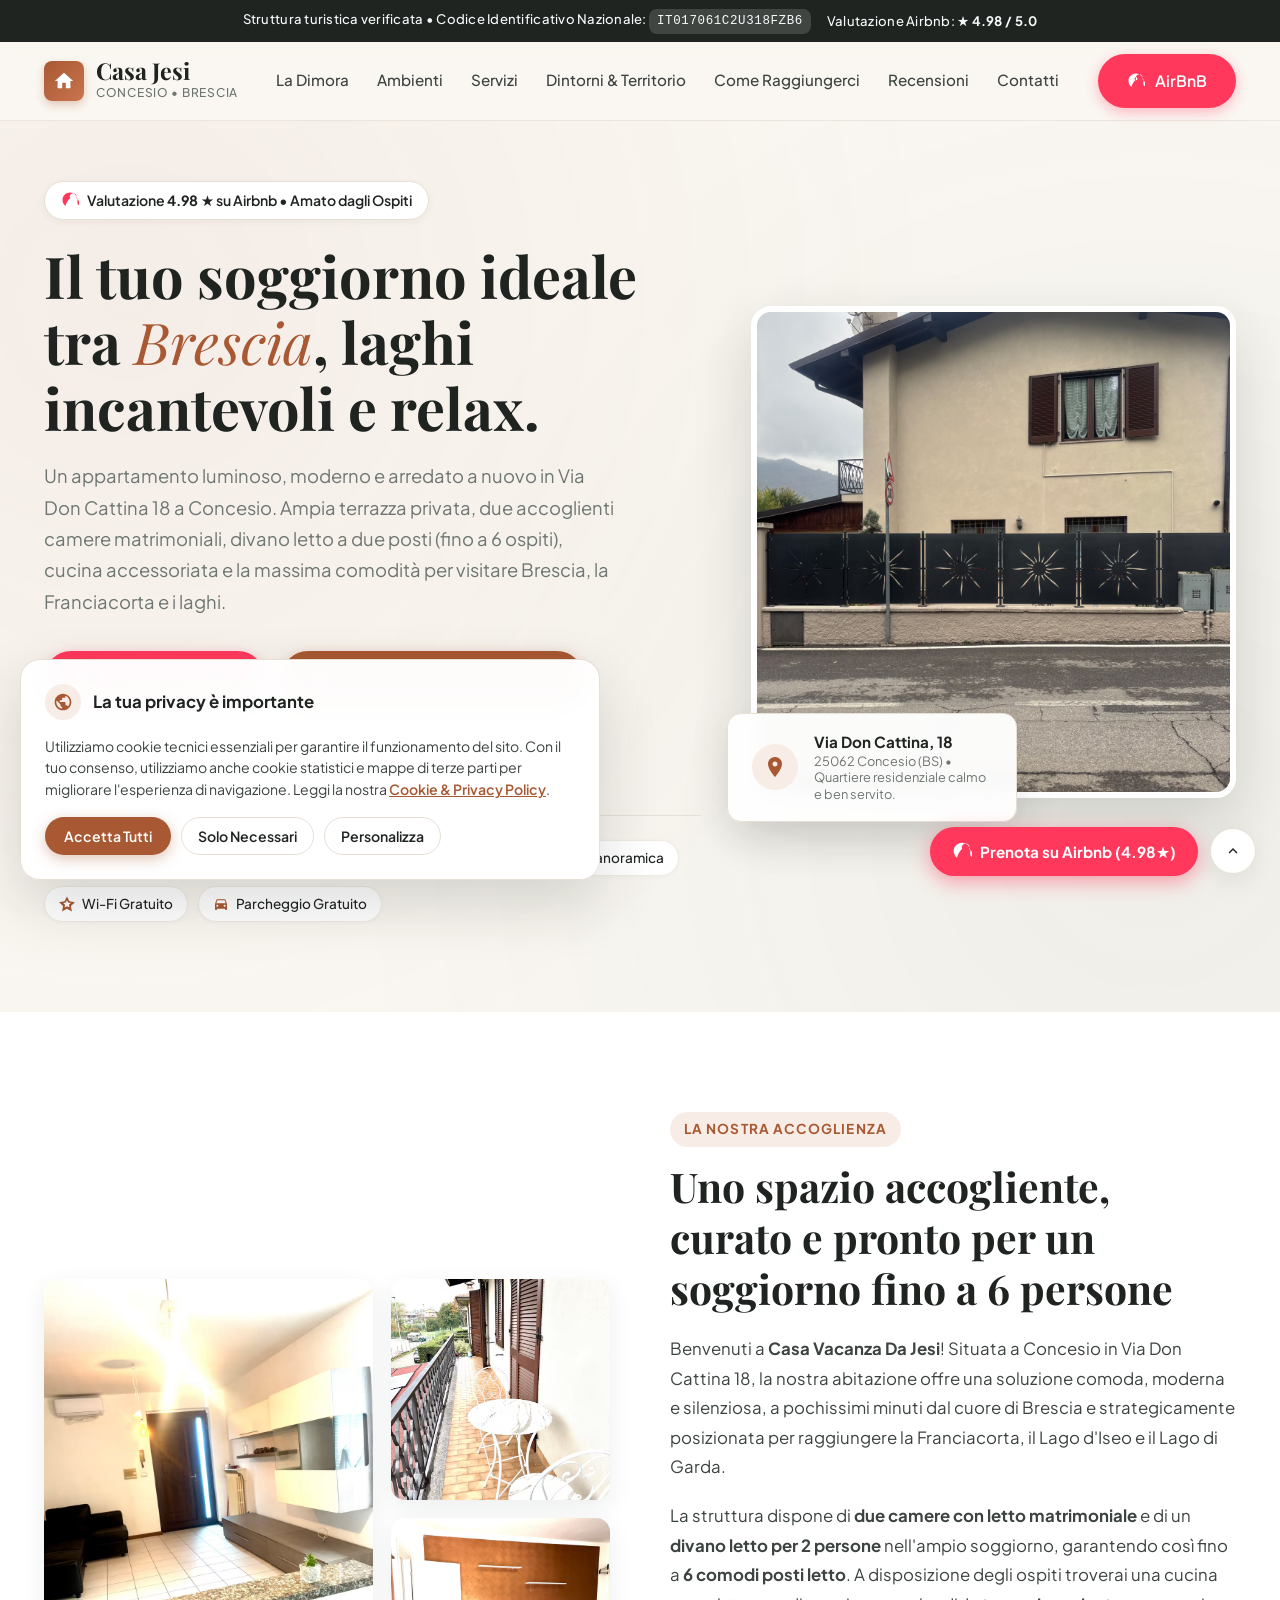
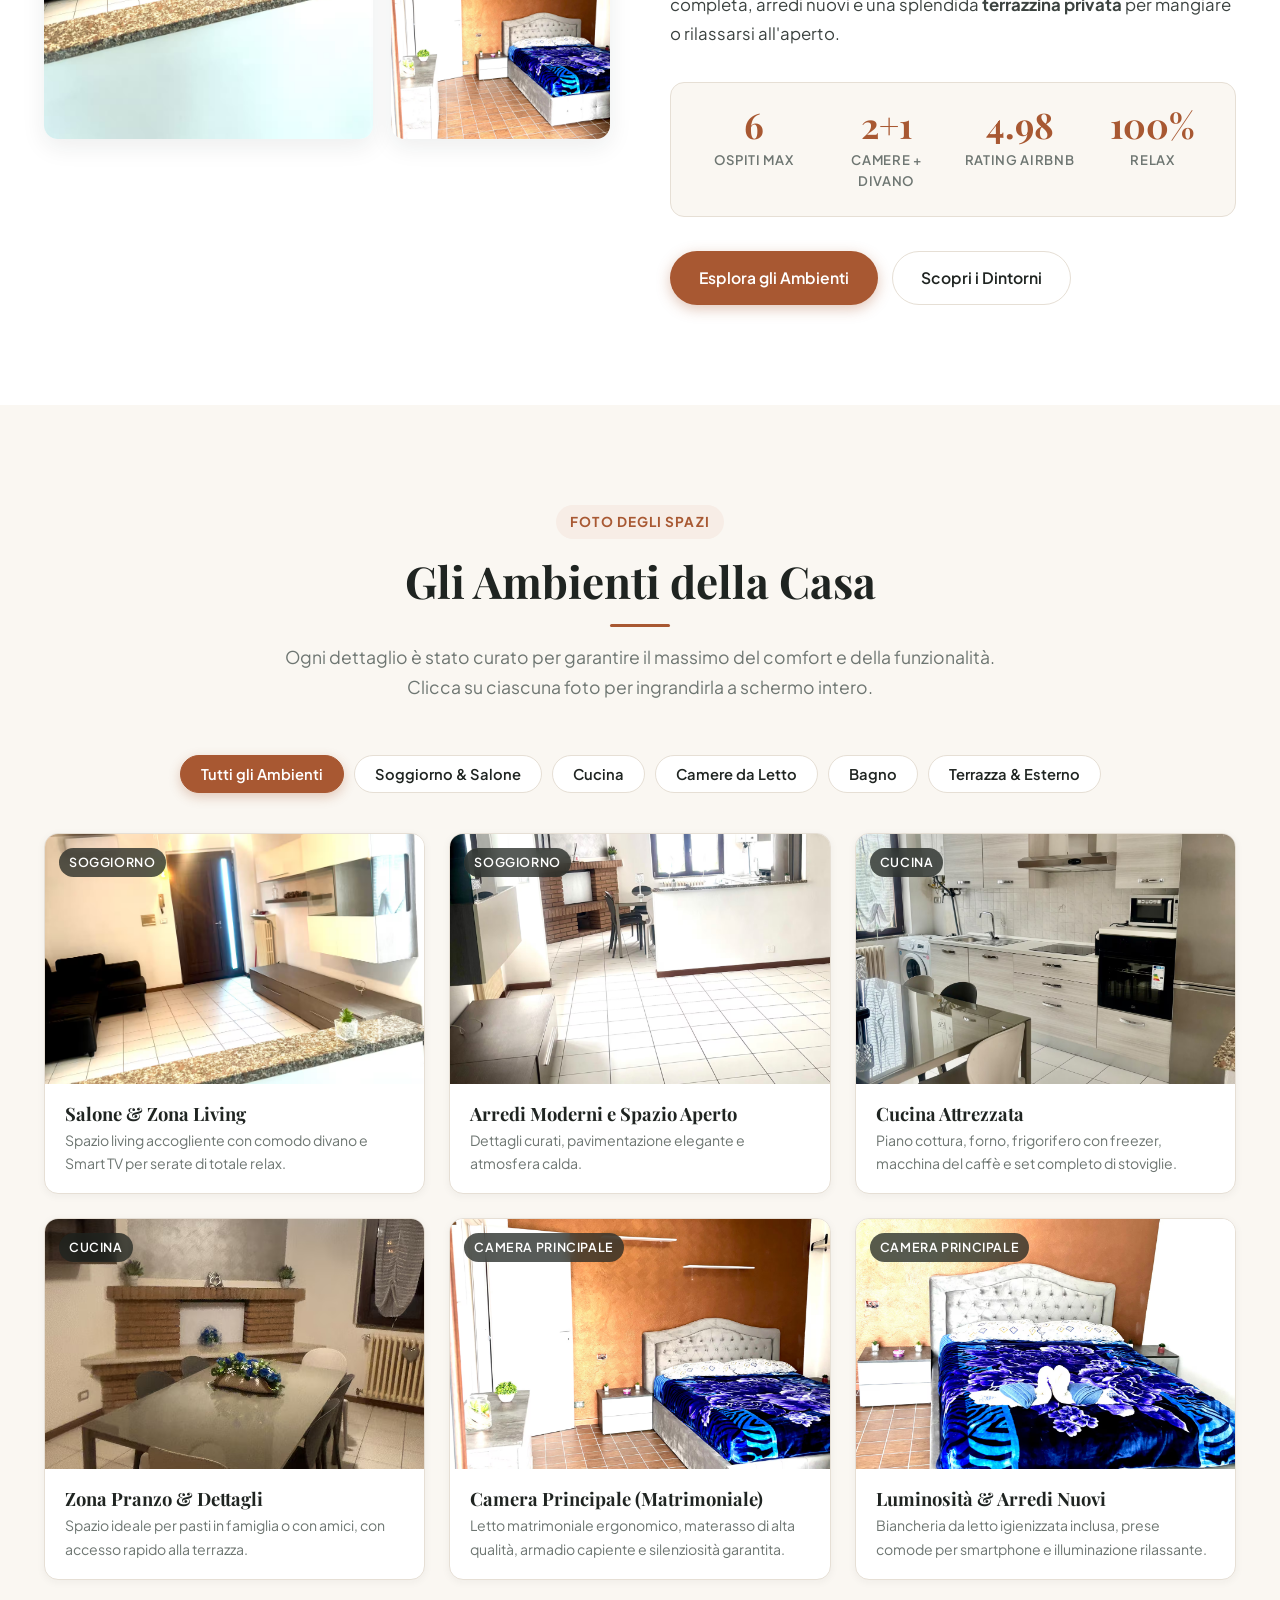
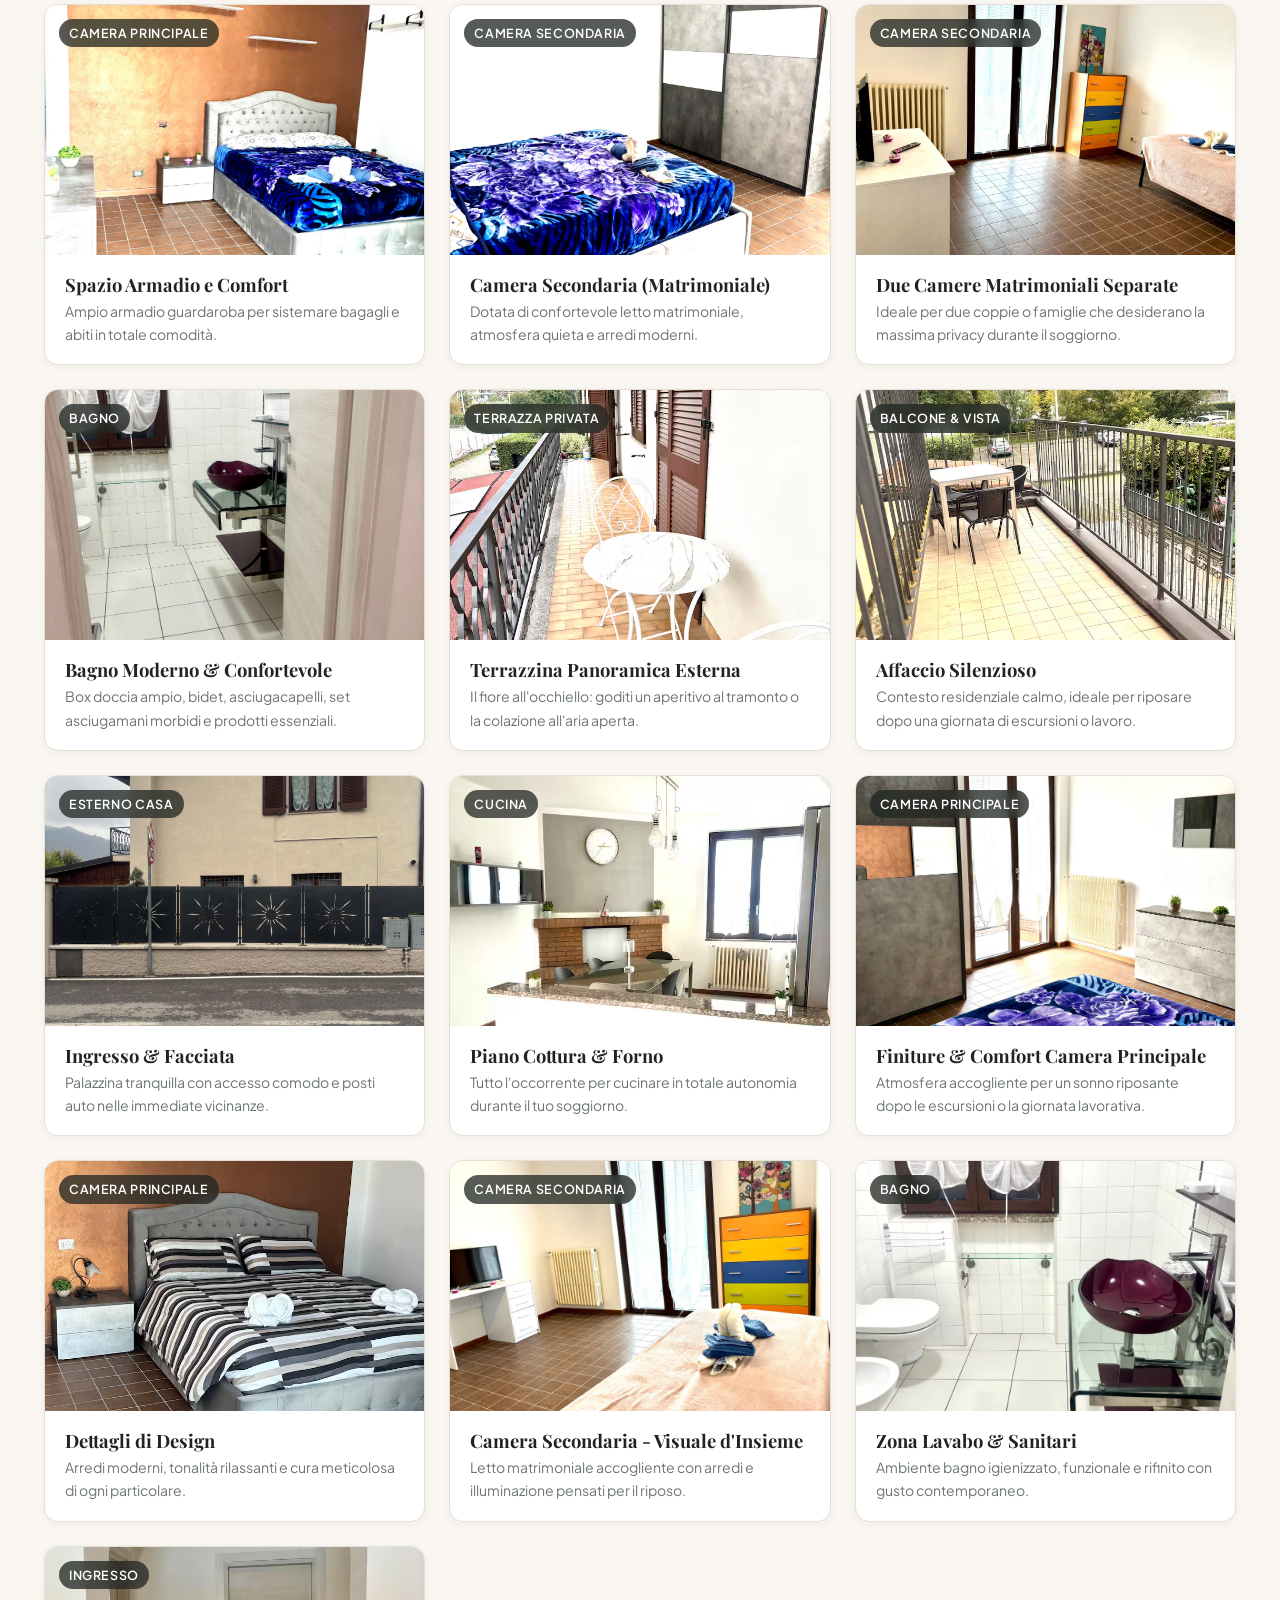
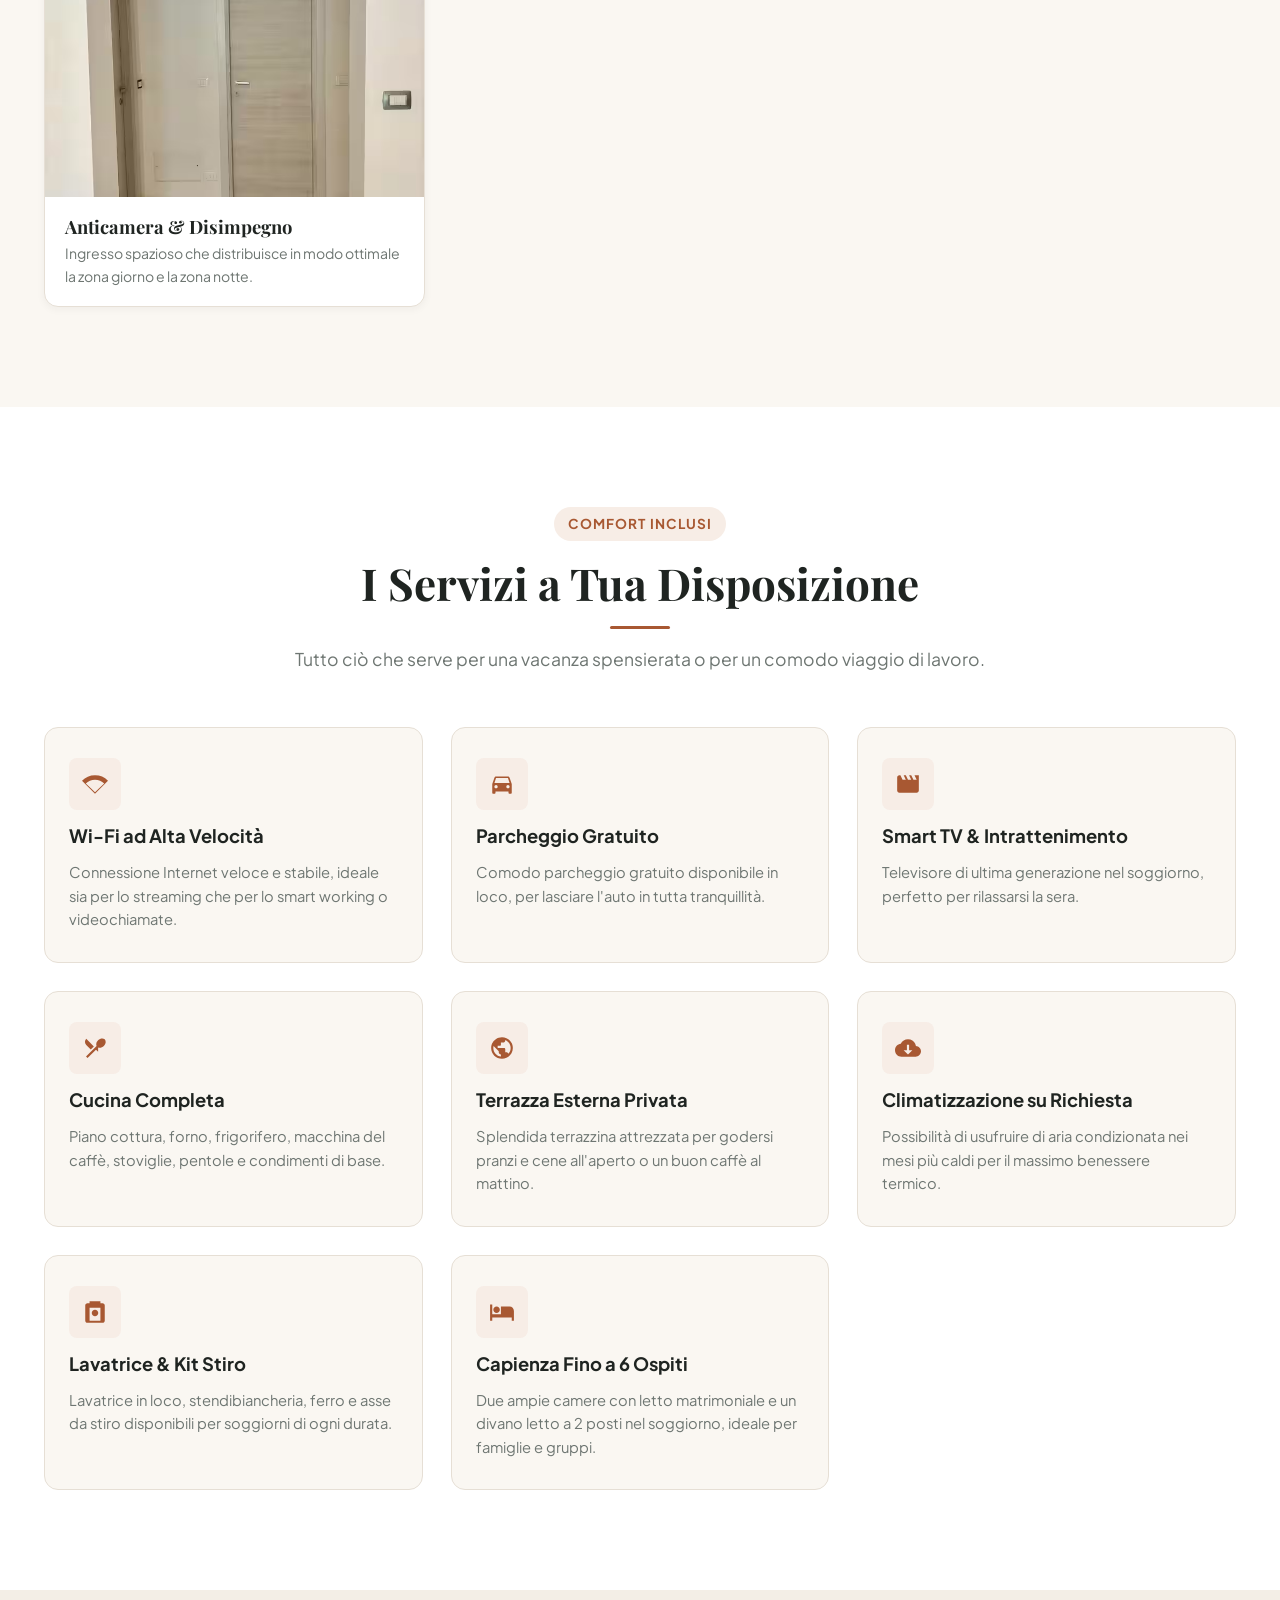
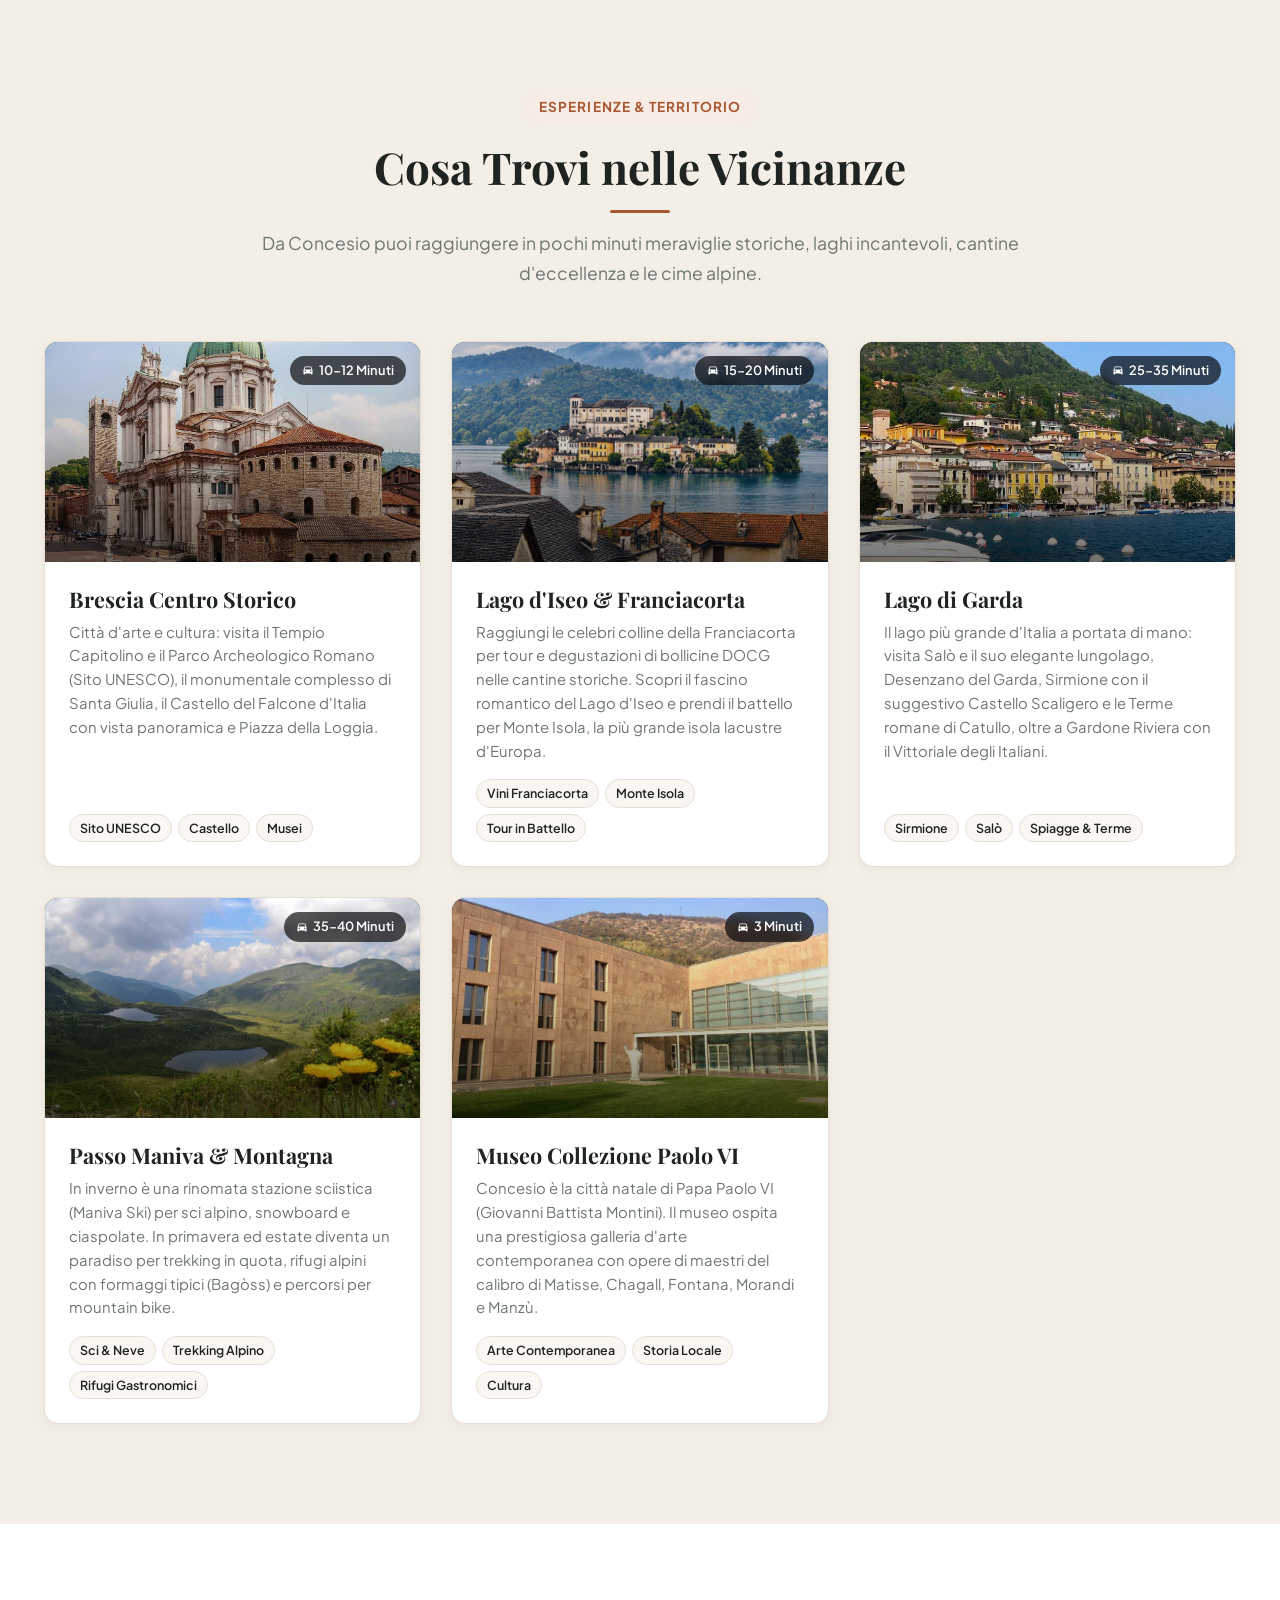
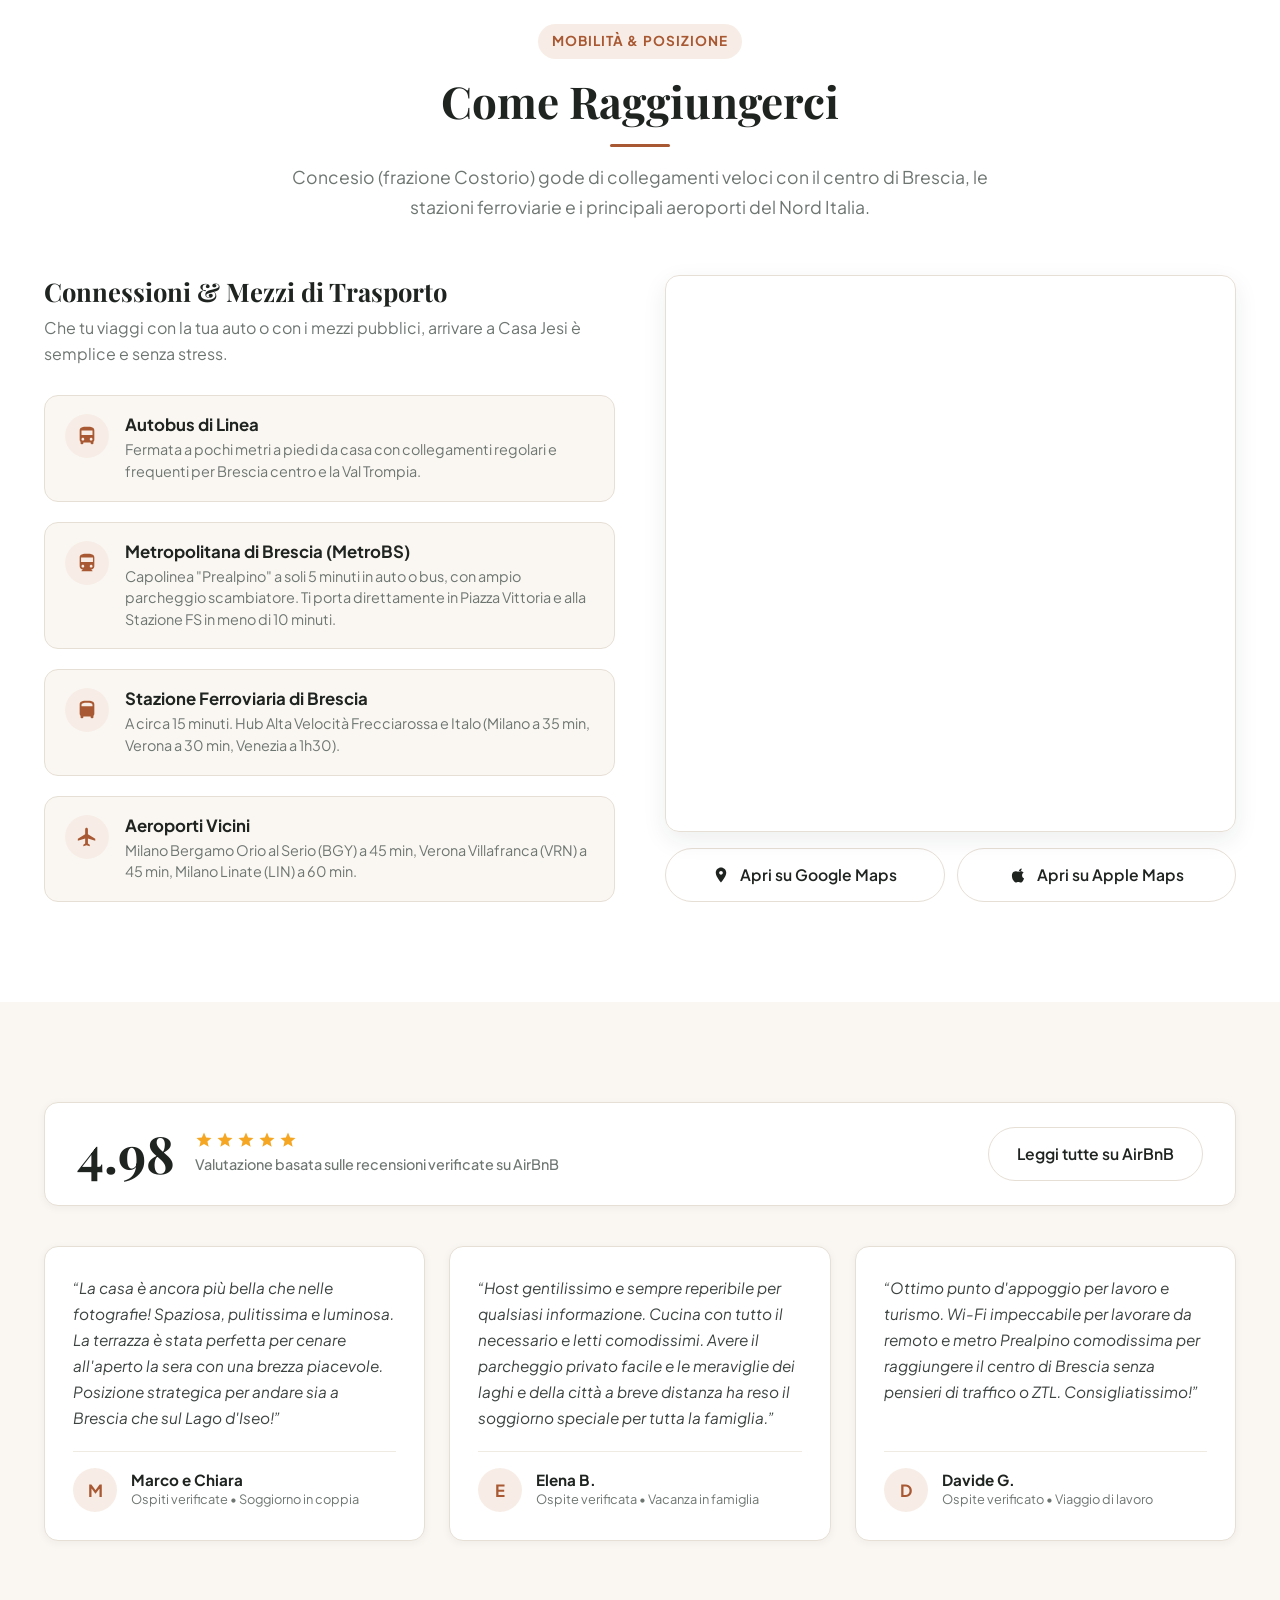
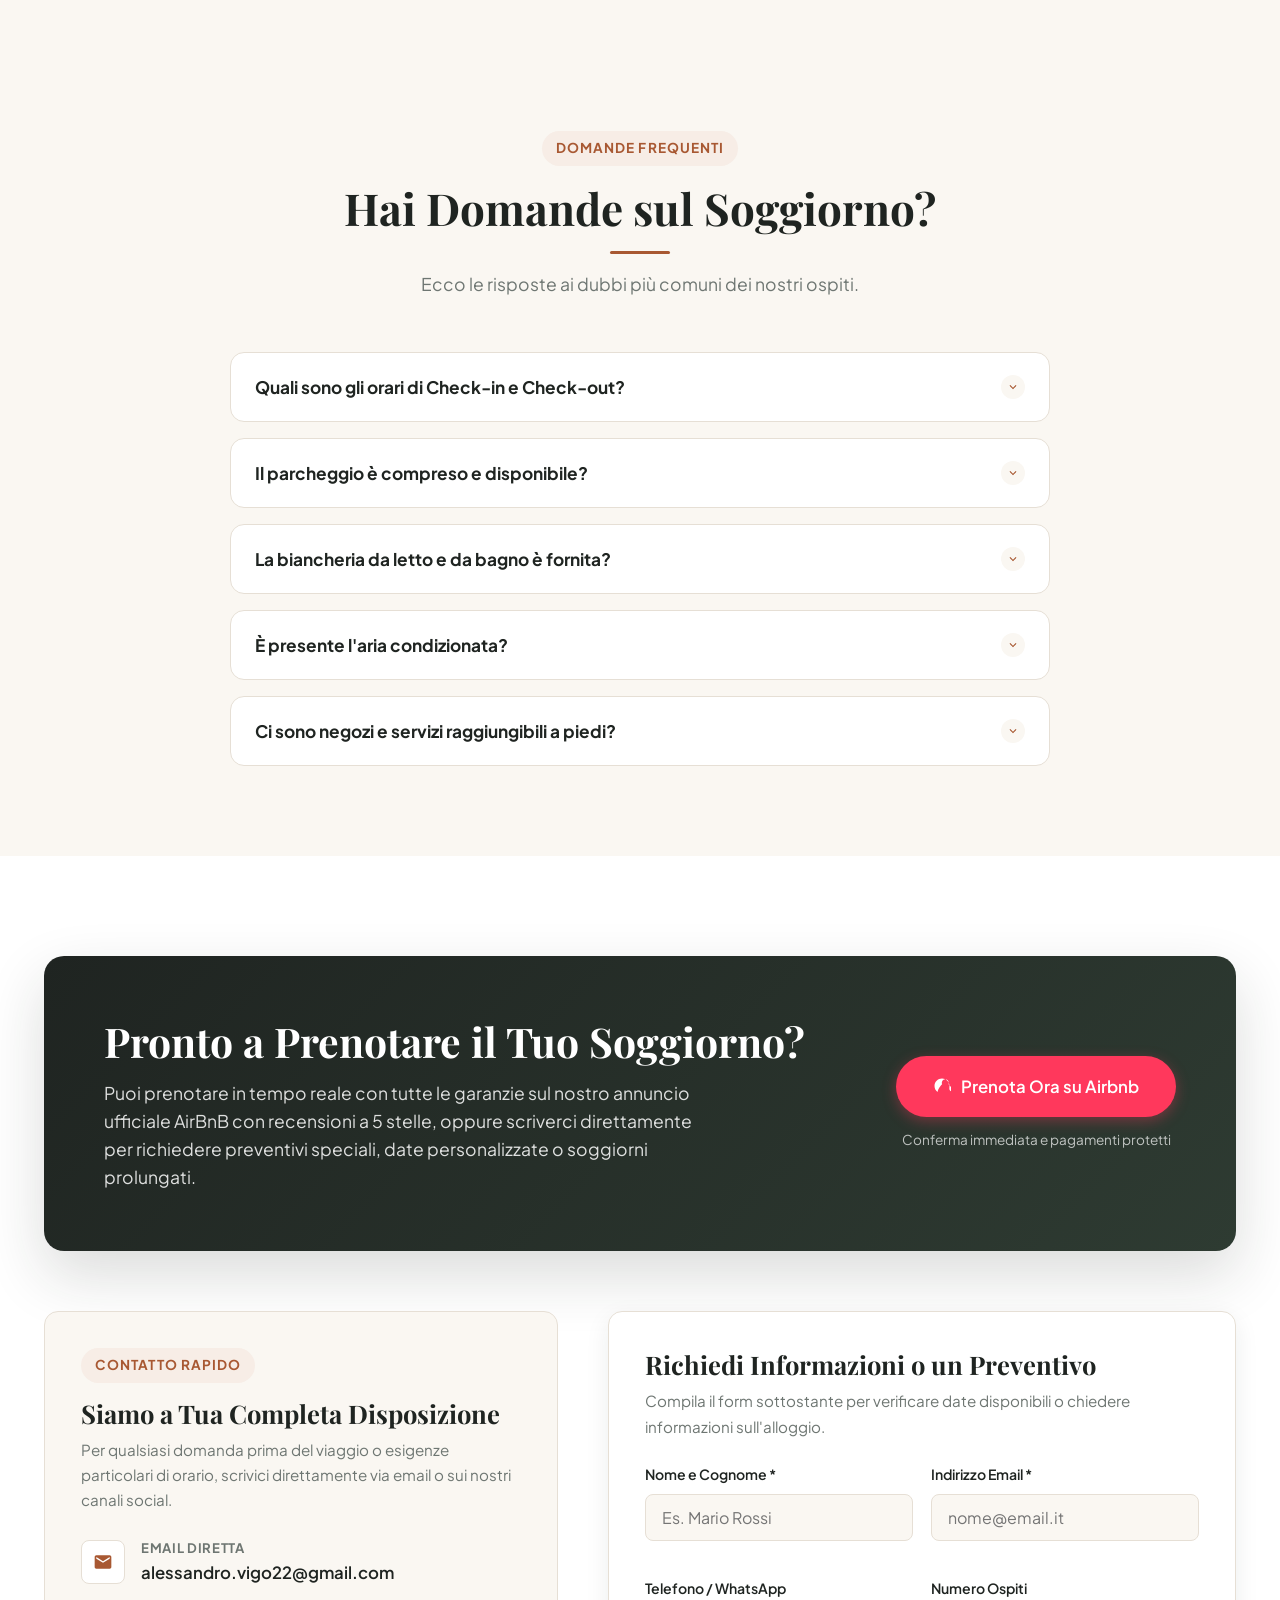
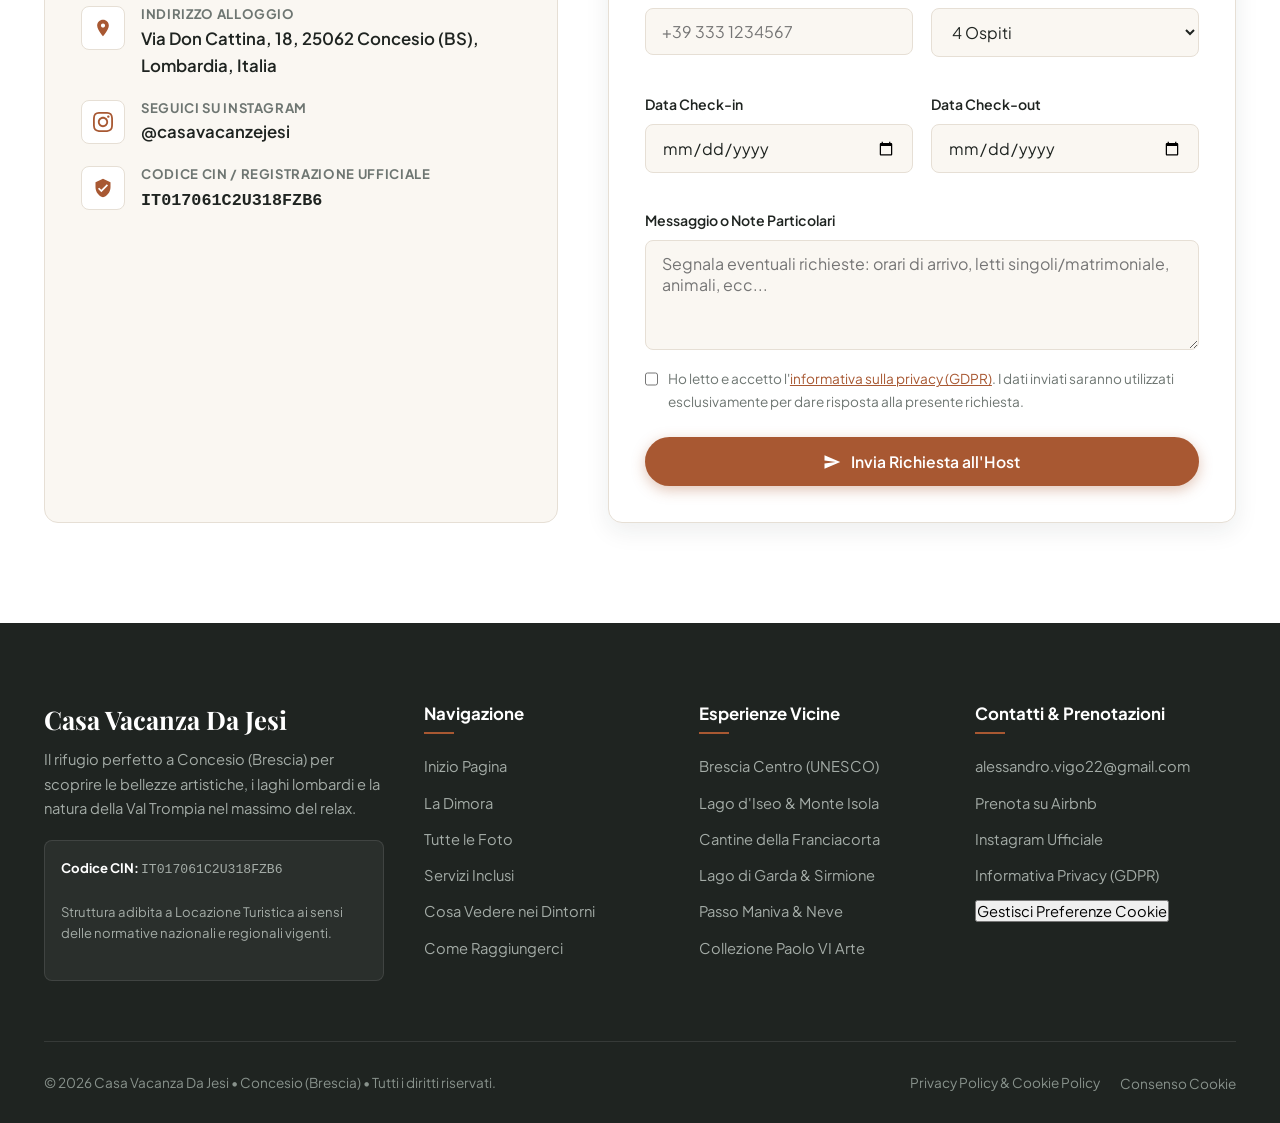
==== BB_Client_Concesio_1/index.html @ 8df3681d "Prima versione del Sito" ====
<!DOCTYPE html>
<html lang="it">
<head>
  <meta charset="UTF-8">
  <meta name="viewport" content="width=device-width, initial-scale=1.0, viewport-fit=cover">
  <meta http-equiv="X-UA-Compatible" content="ie=edge">

  <!-- SEO Primario & Meta Tags -->
  <title>Casa Vacanza Da Jesi | B&B e Alloggio a Concesio (Brescia) • Fino a 6 Ospiti • ★4.98 Airbnb</title>
  <meta name="description" content="Soggiorna a Casa Vacanza Da Jesi in Via Don Cattina, 18 a Concesio (Brescia). Fino a 6 ospiti, 2 camere matrimoniali, divano letto, terrazza, Wi-Fi e parcheggio gratuito.">
  <meta name="keywords" content="casa vacanze concesio, b&b concesio, alloggio brescia, appartamento don cattina concesio, b&b vicino lago d iseo, b&b lago di garda, franciacorta alloggi, passo maniva brescia">
  <meta name="author" content="Casa Vacanza Da Jesi">
  <meta name="theme-color" content="#1f2421">

  <!-- Open Graph / Facebook / WhatsApp -->
  <meta property="og:type" content="website">
  <meta property="og:url" content="https://casavacanzejesi.it/">
  <meta property="og:title" content="Casa Vacanza Da Jesi | Alloggio Confortevole a Concesio (Brescia)">
  <meta property="og:description" content="Elegante appartamento in Via Don Cattina 18 con terrazza privata, 2 camere matrimoniali, divano letto (fino a 6 ospiti), cucina attrezzata, parcheggio gratuito e Wi-Fi veloce. Valutazione 4.98 su Airbnb!">
  <meta property="og:image" content="assets/img_home/Casa_Esterna_1.jpeg">

  <!-- Twitter Card -->
  <meta name="twitter:card" content="summary_large_image">
  <meta name="twitter:title" content="Casa Vacanza Da Jesi - Concesio (Brescia)">
  <meta name="twitter:description" content="Alloggio per vacanze elegante e luminoso alle porte di Brescia. Fino a 6 ospiti.">
  <meta name="twitter:image" content="assets/img_home/Casa_Esterna_1.jpeg">

  <!-- Google Fonts ad alte prestazioni -->
  <link rel="preconnect" href="https://fonts.googleapis.com">
  <link rel="preconnect" href="https://fonts.gstatic.com" crossorigin>
  <link href="https://fonts.googleapis.com/css2?family=Playfair+Display:ital,wght@0,500;0,600;0,700;1,400&family=Plus+Jakarta+Sans:wght@400;500;600;700&display=swap" rel="stylesheet">

  <!-- Fogli di Stile Principale -->
  <link rel="stylesheet" href="css/style.css">

  <!-- Dati Strutturati JSON-LD per Motori di Ricerca (Schema.org LodgingBusiness) -->
  <script type="application/ld+json">
  {
    "@context": "https://schema.org",
    "@type": "LodgingBusiness",
    "name": "Casa Vacanza Da Jesi",
    "image": "assets/img_home/Casa_Esterna_1.jpeg",
    "description": "Appartamento vacanze e alloggio confortevole a Concesio, Brescia. Fino a 6 persone, terrazza, 2 camere matrimoniali, divano letto, climatizzazione e parcheggio.",
    "address": {
      "@type": "PostalAddress",
      "streetAddress": "Via Don Cattina, 18",
      "addressLocality": "Concesio",
      "addressRegion": "BS",
      "postalCode": "25062",
      "addressCountry": "IT"
    },
    "geo": {
      "@type": "GeoCoordinates",
      "latitude": 45.6022,
      "longitude": 10.2185
    },
    "aggregateRating": {
      "@type": "AggregateRating",
      "ratingValue": "4.98",
      "reviewCount": "50"
    },
    "identifier": "IT017061C2U318FZB6",
    "email": "alessandro.vigo22@gmail.com",
    "priceRange": "€€"
  }
  </script>
</head>
<body>

  <!-- Top Announcement Bar (CIN obbligatorio per Legge Italiana) -->
  <div class="top-announcement">
    <span>Struttura turistica verificata • Codice Identificativo Nazionale: <span class="cin-badge">IT017061C2U318FZB6</span></span>
    <span>Valutazione Airbnb: <strong>★ 4.98 / 5.0</strong></span>
  </div>

  <!-- Intestazione & Barra di Navigazione Principale -->
  <header class="site-header" role="banner">
    <div class="container">
      <nav class="nav-wrapper" role="navigation" aria-label="Navigazione Principale">
        
        <!-- Logo e Denominazione Struttura -->
        <a href="#hero" class="brand-logo" aria-label="Casa Vacanza Da Jesi - Torna all'inizio">
          <div class="brand-logo-icon">
            <svg viewBox="0 0 24 24"><path d="M10 20v-6h4v6h5v-8h3L12 3 2 12h3v8z"/></svg>
          </div>
          <div class="brand-title-wrap">
            <span class="brand-name">Casa Jesi</span>
            <span class="brand-tagline">Concesio • Brescia</span>
          </div>
        </a>

        <!-- Voci di Menu -->
        <ul class="nav-links">
          <li><a href="#la-casa" class="nav-link">La Dimora</a></li>
          <li><a href="#ambienti" class="nav-link">Ambienti</a></li>
          <li><a href="#servizi" class="nav-link">Servizi</a></li>
          <li><a href="#dintorni" class="nav-link">Dintorni & Territorio</a></li>
          <li><a href="#come-arrivare" class="nav-link">Come Raggiungerci</a></li>
          <li><a href="#recensioni" class="nav-link">Recensioni</a></li>
          <li><a href="#prenota" class="nav-link">Contatti</a></li>
        </ul>

        <!-- Gruppo CTA & Menu Mobile -->
        <div class="header-cta-group">
          <a href="https://www.airbnb.it/rooms/1531911886260116109" target="_blank" rel="noopener" class="btn btn-airbnb" title="Prenota direttamente su Airbnb">
            <svg viewBox="0 0 24 24" class="icon-airbnb"><path d="M12 2C6.48 2 2 6.48 2 12c0 3.31 1.61 6.24 4.09 8.04.16-.9.44-1.99.96-3.26.8-1.95 2-4.04 3.73-5.91.43-.46.88-.9 1.34-1.32-.23-.6-.38-1.24-.38-1.92 0-2.58 2.09-4.67 4.67-4.67s4.67 2.09 4.67 4.67c0 .68-.15 1.32-.38 1.92.46.42.91.86 1.34 1.32 1.73 1.87 2.93 3.96 3.73 5.91.52 1.27.8 2.36.96 3.26C20.39 18.24 22 15.31 22 12c0-5.52-4.48-10-10-10zm0 9c-1.1 0-2-.9-2-2s.9-2 2-2 2 .9 2 2-.9 2-2 2z"/></svg>
            <span>AirBnB</span>
          </a>

          <button class="mobile-menu-btn" aria-label="Apri o chiudi menu di navigazione" aria-expanded="false">
            <span></span>
            <span></span>
            <span></span>
          </button>
        </div>

      </nav>
    </div>
  </header>

  <main id="main-content">

    <!-- ==========================================================================
         HERO SECTION
         ========================================================================== -->
    <section id="hero" class="hero-section">
      <div class="container">
        <div class="hero-grid">
          
          <!-- Testi & Presentazione Hero -->
          <div class="hero-content">
            <div class="airbnb-badge-hero">
              <svg viewBox="0 0 24 24" class="icon-airbnb"><path d="M12 2C6.48 2 2 6.48 2 12c0 3.31 1.61 6.24 4.09 8.04.16-.9.44-1.99.96-3.26.8-1.95 2-4.04 3.73-5.91.43-.46.88-.9 1.34-1.32-.23-.6-.38-1.24-.38-1.92 0-2.58 2.09-4.67 4.67-4.67s4.67 2.09 4.67 4.67c0 .68-.15 1.32-.38 1.92.46.42.91.86 1.34 1.32 1.73 1.87 2.93 3.96 3.73 5.91.52 1.27.8 2.36.96 3.26C20.39 18.24 22 15.31 22 12c0-5.52-4.48-10-10-10z"/></svg>
              <span>Valutazione <strong>4.98 ★</strong> su Airbnb • Amato dagli Ospiti</span>
            </div>

            <h1 class="hero-title">
              Il tuo soggiorno ideale tra <span class="highlight">Brescia</span>, laghi incantevoli e relax.
            </h1>

            <p class="hero-description">
              Un appartamento luminoso, moderno e arredato a nuovo in Via Don Cattina 18 a Concesio. Ampia terrazza privata, due accoglienti camere matrimoniali, divano letto a due posti (fino a 6 ospiti), cucina accessoriata e la massima comodità per visitare Brescia, la Franciacorta e i laghi.
            </p>

            <div class="hero-actions">
              <a href="https://www.airbnb.it/rooms/1531911886260116109" target="_blank" rel="noopener" class="btn btn-airbnb">
                <svg viewBox="0 0 24 24"><path d="M12 21.35l-1.45-1.32C5.4 15.36 2 12.28 2 8.5 2 5.42 4.42 3 7.5 3c1.74 0 3.41.81 4.5 2.09C13.09 3.81 14.76 3 16.5 3 19.58 3 22 5.42 22 8.5c0 3.78-3.4 6.86-8.55 11.54L12 21.35z"/></svg>
                Prenota su AirBnB
              </a>
              <a href="#prenota" class="btn btn-primary">
                <svg viewBox="0 0 24 24"><path d="M20 4H4c-1.1 0-1.99.9-1.99 2L2 18c0 1.1.9 2 2 2h16c1.1 0 2-.9 2-2V6c0-1.1-.9-2-2-2zm0 4l-8 5-8-5V6l8 5 8-5v2z"/></svg>
                Richiedi Disponibilità Diretta
              </a>
              <a href="#ambienti" class="btn btn-outline">
                Guarda le Foto
              </a>
            </div>

            <div class="hero-features-pill">
              <span class="feature-pill-item">
                <svg viewBox="0 0 24 24"><path d="M16 11c1.66 0 2.99-1.34 2.99-3S17.66 5 16 5c-1.66 0-3 1.34-3 3s1.34 3 3 3zm-8 0c1.66 0 2.99-1.34 2.99-3S9.66 5 8 5C6.34 5 5 6.34 5 3s1.34 3 3 3zm0 2c-2.33 0-7 1.17-7 3.5V19h14v-2.5c0-2.33-4.67-3.5-7-3.5zm8 0c-.29 0-.62.02-.97.05 1.16.84 1.97 1.97 1.97 3.45V19h6v-2.5c0-2.33-4.67-3.5-7-3.5z"/></svg>
                Fino a 6 Ospiti
              </span>
              <span class="feature-pill-item">
                <svg viewBox="0 0 24 24"><path d="M7 13c1.66 0 3-1.34 3-3S8.66 7 7 7s-3 1.34-3 3 1.34 3 3 3zm12-6h-8v7H3V5H1v15h2v-3h18v3h2v-9c0-2.21-1.79-4-4-4z"/></svg>
                2 Camere Matrimoniali + Divano Letto
              </span>
              <span class="feature-pill-item">
                <svg viewBox="0 0 24 24"><path d="M12 3L2 12h3v8h14v-8h3L12 3zm0 12.5c-1.38 0-2.5-1.12-2.5-2.5s1.12-2.5 2.5-2.5 2.5 1.12 2.5 2.5-1.12 2.5-2.5 2.5z"/></svg>
                Terrazza Panoramica
              </span>
              <span class="feature-pill-item">
                <svg viewBox="0 0 24 24"><path d="M12 .587l3.668 7.431 8.2 1.192-5.934 5.784 1.399 8.163-7.333-3.856-7.333 3.856 1.399-8.163-5.934-5.784 8.2-1.192zm0 5.701l-1.782 3.61-3.985.579 2.883 2.81-.68 3.968 3.564-1.874 3.564 1.874-.68-3.968 2.883-2.81-3.985-.579z"/></svg>
                Wi-Fi Gratuito
              </span>
              <span class="feature-pill-item">
                <svg viewBox="0 0 24 24"><path d="M18.92 6.01C18.72 5.42 18.16 5 17.5 5h-11c-.66 0-1.21.42-1.42 1.01L3 12v8c0 .55.45 1 1 1h1c.55 0 1-.45 1-1v-1h12v1c0 .55.45 1 1 1h1c.55 0 1-.45 1-1v-8l-2.08-5.99zM6.5 16c-.83 0-1.5-.67-1.5-1.5S5.67 13 6.5 13s1.5.67 1.5 1.5S7.33 16 6.5 16zm11 0c-.83 0-1.5-.67-1.5-1.5s.67-1.5 1.5-1.5 1.5.67 1.5 1.5-.67 1.5-1.5 1.5zM5 11l1.5-4.5h11L19 11H5z"/></svg>
                Parcheggio Gratuito
              </span>
            </div>
          </div>

          <!-- Card Immagine Principale Hero con Floating Badge -->
          <div class="hero-visual">
            <div class="hero-card-main">
              <img src="assets/img_home/Casa_Esterna_1.jpeg" alt="Casa Vacanza Da Jesi - Esterno e Facciata della Casa" width="700" height="480" fetchpriority="high">
            </div>

            <div class="hero-floating-card">
              <div class="floating-icon">
                <svg viewBox="0 0 24 24"><path d="M12 2C8.13 2 5 5.13 5 9c0 5.25 7 13 7 13s7-7.75 7-13c0-3.87-3.13-7-7-7zm0 9.5c-1.38 0-2.5-1.12-2.5-2.5s1.12-2.5 2.5-2.5 2.5 1.12 2.5 2.5-1.12 2.5-2.5 2.5z"/></svg>
              </div>
              <div class="floating-text">
                <h4>Via Don Cattina, 18</h4>
                <p>25062 Concesio (BS) • Quartiere residenziale calmo e ben servito.</p>
              </div>
            </div>
          </div>

        </div>
      </div>
    </section>

    <!-- ==========================================================================
         SEZIONE LA DIMORA / ABOUT
         ========================================================================== */ -->
    <section id="la-casa" class="about-section">
      <div class="container">
        <div class="about-grid">
          
          <!-- Collage Immagini -->
          <div class="about-images-collage">
            <div class="collage-item main">
              <img src="assets/img_home/Salone_1.jpeg" alt="Ampio salone e living room moderna" loading="lazy">
            </div>
            <div class="collage-item sub">
              <img src="assets/img_home/Casa_Esterna_Terrazzo_1.jpeg" alt="Terrazzino per mangiare all'esterno" loading="lazy">
            </div>
            <div class="collage-item sub">
              <img src="assets/img_home/CameraLettoA_1.jpeg" alt="Camera matrimoniale accogliente e luminosa" loading="lazy">
            </div>
          </div>

          <!-- Testo Descrittivo -->
          <div class="about-text">
            <span class="section-badge">La Nostra Accoglienza</span>
            <h2>Uno spazio accogliente, curato e pronto per un soggiorno fino a 6 persone</h2>
            <p>
              Benvenuti a <strong>Casa Vacanza Da Jesi</strong>! Situata a Concesio in Via Don Cattina 18, la nostra abitazione offre una soluzione comoda, moderna e silenziosa, a pochissimi minuti dal cuore di Brescia e strategicamente posizionata per raggiungere la Franciacorta, il Lago d'Iseo e il Lago di Garda.
            </p>
            <p>
              La struttura dispone di <strong>due camere con letto matrimoniale</strong> e di un <strong>divano letto per 2 persone</strong> nell'ampio soggiorno, garantendo così fino a <strong>6 comodi posti letto</strong>. A disposizione degli ospiti troverai una cucina completa, arredi nuovi e una splendida <strong>terrazzina privata</strong> per mangiare o rilassarsi all'aperto.
            </p>

            <!-- Griglia Statistiche -->
            <div class="stats-grid">
              <div class="stat-item">
                <div class="stat-number">6</div>
                <div class="stat-label">Ospiti Max</div>
              </div>
              <div class="stat-item">
                <div class="stat-number">2+1</div>
                <div class="stat-label">Camere + Divano</div>
              </div>
              <div class="stat-item">
                <div class="stat-number">4.98</div>
                <div class="stat-label">Rating Airbnb</div>
              </div>
              <div class="stat-item">
                <div class="stat-number">100%</div>
                <div class="stat-label">Relax</div>
              </div>
            </div>

            <div style="display:flex; gap:14px; flex-wrap:wrap;">
              <a href="#ambienti" class="btn btn-primary">Esplora gli Ambienti</a>
              <a href="#dintorni" class="btn btn-outline">Scopri i Dintorni</a>
            </div>
          </div>

        </div>
      </div>
    </section>

    <!-- ==========================================================================
         GALLERIA AMBIENTI FOTOGRAFICA CON FILTRI E LIGHTBOX
         ========================================================================== -->
    <section id="ambienti" class="gallery-section">
      <div class="container">
        
        <div class="section-header">
          <span class="section-badge">Foto degli Spazi</span>
          <h2 class="section-title">Gli Ambienti della Casa</h2>
          <p class="section-subtitle">
            Ogni dettaglio è stato curato per garantire il massimo del comfort e della funzionalità. Clicca su ciascuna foto per ingrandirla a schermo intero.
          </p>
        </div>

        <!-- Filtri per Ambiente -->
        <div class="gallery-filter-tabs">
          <button type="button" class="filter-btn active" data-filter="all">Tutti gli Ambienti</button>
          <button type="button" class="filter-btn" data-filter="salone">Soggiorno & Salone</button>
          <button type="button" class="filter-btn" data-filter="cucina">Cucina</button>
          <button type="button" class="filter-btn" data-filter="camere">Camere da Letto</button>
          <button type="button" class="filter-btn" data-filter="bagno">Bagno</button>
          <button type="button" class="filter-btn" data-filter="esterno">Terrazza & Esterno</button>
        </div>

        <!-- Griglia Galleria con Immagini Originali -->
        <div class="gallery-grid">

          <!-- Salone -->
          <article class="gallery-card" data-category="salone">
            <div class="gallery-img-wrap">
              <span class="gallery-badge">Soggiorno</span>
              <img src="assets/img_home/Salone_1.jpeg" alt="Ampio Salone con divano confortevole e luce naturale" loading="lazy">
              <div class="gallery-zoom-overlay">
                <div class="gallery-zoom-icon">
                  <svg viewBox="0 0 24 24"><path d="M15.5 14h-.79l-.28-.27A6.471 6.471 0 0 0 16 9.5 6.5 6.5 0 1 0 9.5 16c1.61 0 3.09-.59 4.23-1.57l.27.28v.79l5 4.99L20.49 19l-4.99-5zm-6 0C7.01 14 5 11.99 5 9.5S7.01 5 9.5 5 14 7.01 14 9.5 11.99 14 9.5 14z"/></svg>
                </div>
              </div>
            </div>
            <div class="gallery-card-content">
              <h3 class="gallery-card-title">Salone & Zona Living</h3>
              <p class="gallery-card-desc">Spazio living accogliente con comodo divano e Smart TV per serate di totale relax.</p>
            </div>
          </article>

          <article class="gallery-card" data-category="salone">
            <div class="gallery-img-wrap">
              <span class="gallery-badge">Soggiorno</span>
              <img src="assets/img_home/Salone_2.jpeg" alt="Zona relax soggiorno panoramica" loading="lazy">
              <div class="gallery-zoom-overlay">
                <div class="gallery-zoom-icon">
                  <svg viewBox="0 0 24 24"><path d="M15.5 14h-.79l-.28-.27A6.471 6.471 0 0 0 16 9.5 6.5 6.5 0 1 0 9.5 16c1.61 0 3.09-.59 4.23-1.57l.27.28v.79l5 4.99L20.49 19l-4.99-5zm-6 0C7.01 14 5 11.99 5 9.5S7.01 5 9.5 5 14 7.01 14 9.5 11.99 14 9.5 14z"/></svg>
                </div>
              </div>
            </div>
            <div class="gallery-card-content">
              <h3 class="gallery-card-title">Arredi Moderni e Spazio Aperto</h3>
              <p class="gallery-card-desc">Dettagli curati, pavimentazione elegante e atmosfera calda.</p>
            </div>
          </article>

          <!-- Cucina -->
          <article class="gallery-card" data-category="cucina">
            <div class="gallery-img-wrap">
              <span class="gallery-badge">Cucina</span>
              <img src="assets/img_home/Cucina_1.jpeg" alt="Cucina moderna completamente accessoriata" loading="lazy">
              <div class="gallery-zoom-overlay">
                <div class="gallery-zoom-icon">
                  <svg viewBox="0 0 24 24"><path d="M15.5 14h-.79l-.28-.27A6.471 6.471 0 0 0 16 9.5 6.5 6.5 0 1 0 9.5 16c1.61 0 3.09-.59 4.23-1.57l.27.28v.79l5 4.99L20.49 19l-4.99-5zm-6 0C7.01 14 5 11.99 5 9.5S7.01 5 9.5 5 14 7.01 14 9.5 11.99 14 9.5 14z"/></svg>
                </div>
              </div>
            </div>
            <div class="gallery-card-content">
              <h3 class="gallery-card-title">Cucina Attrezzata</h3>
              <p class="gallery-card-desc">Piano cottura, forno, frigorifero con freezer, macchina del caffè e set completo di stoviglie.</p>
            </div>
          </article>

          <article class="gallery-card" data-category="cucina">
            <div class="gallery-img-wrap">
              <span class="gallery-badge">Cucina</span>
              <img src="assets/img_home/Cucina_3.jpeg" alt="Tavolo da pranzo e vista cucina" loading="lazy">
              <div class="gallery-zoom-overlay">
                <div class="gallery-zoom-icon">
                  <svg viewBox="0 0 24 24"><path d="M15.5 14h-.79l-.28-.27A6.471 6.471 0 0 0 16 9.5 6.5 6.5 0 1 0 9.5 16c1.61 0 3.09-.59 4.23-1.57l.27.28v.79l5 4.99L20.49 19l-4.99-5zm-6 0C7.01 14 5 11.99 5 9.5S7.01 5 9.5 5 14 7.01 14 9.5 11.99 14 9.5 14z"/></svg>
                </div>
              </div>
            </div>
            <div class="gallery-card-content">
              <h3 class="gallery-card-title">Zona Pranzo & Dettagli</h3>
              <p class="gallery-card-desc">Spazio ideale per pasti in famiglia o con amici, con accesso rapido alla terrazza.</p>
            </div>
          </article>

          <!-- Camera da Letto Principale -->
          <article class="gallery-card" data-category="camere">
            <div class="gallery-img-wrap">
              <span class="gallery-badge">Camera Principale</span>
              <img src="assets/img_home/CameraLettoA_1.jpeg" alt="Camera da letto matrimoniale principale spaziosa con letto confortevole" loading="lazy">
              <div class="gallery-zoom-overlay">
                <div class="gallery-zoom-icon">
                  <svg viewBox="0 0 24 24"><path d="M15.5 14h-.79l-.28-.27A6.471 6.471 0 0 0 16 9.5 6.5 6.5 0 1 0 9.5 16c1.61 0 3.09-.59 4.23-1.57l.27.28v.79l5 4.99L20.49 19l-4.99-5zm-6 0C7.01 14 5 11.99 5 9.5S7.01 5 9.5 5 14 7.01 14 9.5 11.99 14 9.5 14z"/></svg>
                </div>
              </div>
            </div>
            <div class="gallery-card-content">
              <h3 class="gallery-card-title">Camera Principale (Matrimoniale)</h3>
              <p class="gallery-card-desc">Letto matrimoniale ergonomico, materasso di alta qualità, armadio capiente e silenziosità garantita.</p>
            </div>
          </article>

          <article class="gallery-card" data-category="camere">
            <div class="gallery-img-wrap">
              <span class="gallery-badge">Camera Principale</span>
              <img src="assets/img_home/CameraLettoA_2.jpeg" alt="Dettaglio testiera e comodini camera da letto matrimoniale principale" loading="lazy">
              <div class="gallery-zoom-overlay">
                <div class="gallery-zoom-icon">
                  <svg viewBox="0 0 24 24"><path d="M15.5 14h-.79l-.28-.27A6.471 6.471 0 0 0 16 9.5 6.5 6.5 0 1 0 9.5 16c1.61 0 3.09-.59 4.23-1.57l.27.28v.79l5 4.99L20.49 19l-4.99-5zm-6 0C7.01 14 5 11.99 5 9.5S7.01 5 9.5 5 14 7.01 14 9.5 11.99 14 9.5 14z"/></svg>
                </div>
              </div>
            </div>
            <div class="gallery-card-content">
              <h3 class="gallery-card-title">Luminosità & Arredi Nuovi</h3>
              <p class="gallery-card-desc">Biancheria da letto igienizzata inclusa, prese comode per smartphone e illuminazione rilassante.</p>
            </div>
          </article>

          <article class="gallery-card" data-category="camere">
            <div class="gallery-img-wrap">
              <span class="gallery-badge">Camera Principale</span>
              <img src="assets/img_home/CameraLettoA_3.jpeg" alt="Vista prospettica della camera matrimoniale principale" loading="lazy">
              <div class="gallery-zoom-overlay">
                <div class="gallery-zoom-icon">
                  <svg viewBox="0 0 24 24"><path d="M15.5 14h-.79l-.28-.27A6.471 6.471 0 0 0 16 9.5 6.5 6.5 0 1 0 9.5 16c1.61 0 3.09-.59 4.23-1.57l.27.28v.79l5 4.99L20.49 19l-4.99-5zm-6 0C7.01 14 5 11.99 5 9.5S7.01 5 9.5 5 14 7.01 14 9.5 11.99 14 9.5 14z"/></svg>
                </div>
              </div>
            </div>
            <div class="gallery-card-content">
              <h3 class="gallery-card-title">Spazio Armadio e Comfort</h3>
              <p class="gallery-card-desc">Ampio armadio guardaroba per sistemare bagagli e abiti in totale comodità.</p>
            </div>
          </article>

          <!-- Seconda Camera da Letto (Matrimoniale) -->
          <article class="gallery-card" data-category="camere">
            <div class="gallery-img-wrap">
              <span class="gallery-badge">Camera Secondaria</span>
              <img src="assets/img_home/CameraLettoB_1.jpeg" alt="Seconda camera da letto matrimoniale accogliente" loading="lazy">
              <div class="gallery-zoom-overlay">
                <div class="gallery-zoom-icon">
                  <svg viewBox="0 0 24 24"><path d="M15.5 14h-.79l-.28-.27A6.471 6.471 0 0 0 16 9.5 6.5 6.5 0 1 0 9.5 16c1.61 0 3.09-.59 4.23-1.57l.27.28v.79l5 4.99L20.49 19l-4.99-5zm-6 0C7.01 14 5 11.99 5 9.5S7.01 5 9.5 5 14 7.01 14 9.5 11.99 14 9.5 14z"/></svg>
                </div>
              </div>
            </div>
            <div class="gallery-card-content">
              <h3 class="gallery-card-title">Camera Secondaria (Matrimoniale)</h3>
              <p class="gallery-card-desc">Dotata di confortevole letto matrimoniale, atmosfera quieta e arredi moderni.</p>
            </div>
          </article>

          <article class="gallery-card" data-category="camere">
            <div class="gallery-img-wrap">
              <span class="gallery-badge">Camera Secondaria</span>
              <img src="assets/img_home/CameraLettoB_2.jpeg" alt="Dettaglio seconda camera matrimoniale" loading="lazy">
              <div class="gallery-zoom-overlay">
                <div class="gallery-zoom-icon">
                  <svg viewBox="0 0 24 24"><path d="M15.5 14h-.79l-.28-.27A6.471 6.471 0 0 0 16 9.5 6.5 6.5 0 1 0 9.5 16c1.61 0 3.09-.59 4.23-1.57l.27.28v.79l5 4.99L20.49 19l-4.99-5zm-6 0C7.01 14 5 11.99 5 9.5S7.01 5 9.5 5 14 7.01 14 9.5 11.99 14 9.5 14z"/></svg>
                </div>
              </div>
            </div>
            <div class="gallery-card-content">
              <h3 class="gallery-card-title">Due Camere Matrimoniali Separate</h3>
              <p class="gallery-card-desc">Ideale per due coppie o famiglie che desiderano la massima privacy durante il soggiorno.</p>
            </div>
          </article>

          <!-- Bagno -->
          <article class="gallery-card" data-category="bagno">
            <div class="gallery-img-wrap">
              <span class="gallery-badge">Bagno</span>
              <img src="assets/img_home/Bagno_2.jpeg" alt="Bagno moderno con box doccia spazioso, sanitari e specchio" loading="lazy">
              <div class="gallery-zoom-overlay">
                <div class="gallery-zoom-icon">
                  <svg viewBox="0 0 24 24"><path d="M15.5 14h-.79l-.28-.27A6.471 6.471 0 0 0 16 9.5 6.5 6.5 0 1 0 9.5 16c1.61 0 3.09-.59 4.23-1.57l.27.28v.79l5 4.99L20.49 19l-4.99-5zm-6 0C7.01 14 5 11.99 5 9.5S7.01 5 9.5 5 14 7.01 14 9.5 11.99 14 9.5 14z"/></svg>
                </div>
              </div>
            </div>
            <div class="gallery-card-content">
              <h3 class="gallery-card-title">Bagno Moderno & Confortevole</h3>
              <p class="gallery-card-desc">Box doccia ampio, bidet, asciugacapelli, set asciugamani morbidi e prodotti essenziali.</p>
            </div>
          </article>

          <!-- Terrazza & Esterno -->
          <article class="gallery-card" data-category="esterno">
            <div class="gallery-img-wrap">
              <span class="gallery-badge">Terrazza Privata</span>
              <img src="assets/img_home/Casa_Esterna_Terrazzo_1.jpeg" alt="Terrazzino privato con tavolo per pranzi all'aperto" loading="lazy">
              <div class="gallery-zoom-overlay">
                <div class="gallery-zoom-icon">
                  <svg viewBox="0 0 24 24"><path d="M15.5 14h-.79l-.28-.27A6.471 6.471 0 0 0 16 9.5 6.5 6.5 0 1 0 9.5 16c1.61 0 3.09-.59 4.23-1.57l.27.28v.79l5 4.99L20.49 19l-4.99-5zm-6 0C7.01 14 5 11.99 5 9.5S7.01 5 9.5 5 14 7.01 14 9.5 11.99 14 9.5 14z"/></svg>
                </div>
              </div>
            </div>
            <div class="gallery-card-content">
              <h3 class="gallery-card-title">Terrazzina Panoramica Esterna</h3>
              <p class="gallery-card-desc">Il fiore all'occhiello: goditi un aperitivo al tramonto o la colazione all'aria aperta.</p>
            </div>
          </article>

          <article class="gallery-card" data-category="esterno">
            <div class="gallery-img-wrap">
              <span class="gallery-badge">Balcone & Vista</span>
              <img src="assets/img_home/Casa_Esterna_Balcone_1.jpeg" alt="Balcone con affaccio tranquillo" loading="lazy">
              <div class="gallery-zoom-overlay">
                <div class="gallery-zoom-icon">
                  <svg viewBox="0 0 24 24"><path d="M15.5 14h-.79l-.28-.27A6.471 6.471 0 0 0 16 9.5 6.5 6.5 0 1 0 9.5 16c1.61 0 3.09-.59 4.23-1.57l.27.28v.79l5 4.99L20.49 19l-4.99-5zm-6 0C7.01 14 5 11.99 5 9.5S7.01 5 9.5 5 14 7.01 14 9.5 11.99 14 9.5 14z"/></svg>
                </div>
              </div>
            </div>
            <div class="gallery-card-content">
              <h3 class="gallery-card-title">Affaccio Silenzioso</h3>
              <p class="gallery-card-desc">Contesto residenziale calmo, ideale per riposare dopo una giornata di escursioni o lavoro.</p>
            </div>
          </article>

          <!-- Foto Esterne & Facciata -->
          <article class="gallery-card" data-category="esterno">
            <div class="gallery-img-wrap">
              <span class="gallery-badge">Esterno Casa</span>
              <img src="assets/img_home/Casa_Esterna_1.jpeg" alt="Edificio e contesto esterno di Casa Jesi" loading="lazy">
              <div class="gallery-zoom-overlay">
                <div class="gallery-zoom-icon">
                  <svg viewBox="0 0 24 24"><path d="M15.5 14h-.79l-.28-.27A6.471 6.471 0 0 0 16 9.5 6.5 6.5 0 1 0 9.5 16c1.61 0 3.09-.59 4.23-1.57l.27.28v.79l5 4.99L20.49 19l-4.99-5zm-6 0C7.01 14 5 11.99 5 9.5S7.01 5 9.5 5 14 7.01 14 9.5 11.99 14 9.5 14z"/></svg>
                </div>
              </div>
            </div>
            <div class="gallery-card-content">
              <h3 class="gallery-card-title">Ingresso & Facciata</h3>
              <p class="gallery-card-desc">Palazzina tranquilla con accesso comodo e posti auto nelle immediate vicinanze.</p>
            </div>
          </article>

          <!-- Altre foto Cucina -->
          <article class="gallery-card" data-category="cucina">
            <div class="gallery-img-wrap">
              <span class="gallery-badge">Cucina</span>
              <img src="assets/img_home/Cucina_2.jpeg" alt="Elettrodomestici cucina e dettagli" loading="lazy">
              <div class="gallery-zoom-overlay">
                <div class="gallery-zoom-icon">
                  <svg viewBox="0 0 24 24"><path d="M15.5 14h-.79l-.28-.27A6.471 6.471 0 0 0 16 9.5 6.5 6.5 0 1 0 9.5 16c1.61 0 3.09-.59 4.23-1.57l.27.28v.79l5 4.99L20.49 19l-4.99-5zm-6 0C7.01 14 5 11.99 5 9.5S7.01 5 9.5 5 14 7.01 14 9.5 11.99 14 9.5 14z"/></svg>
                </div>
              </div>
            </div>
            <div class="gallery-card-content">
              <h3 class="gallery-card-title">Piano Cottura & Forno</h3>
              <p class="gallery-card-desc">Tutto l'occorrente per cucinare in totale autonomia durante il tuo soggiorno.</p>
            </div>
          </article>

          <!-- Altre foto Camere -->
          <article class="gallery-card" data-category="camere">
            <div class="gallery-img-wrap">
              <span class="gallery-badge">Camera Principale</span>
              <img src="assets/img_home/CameraLettoA_4.jpeg" alt="Dettaglio finiture e arredi Camera Matrimoniale Principale" loading="lazy">
              <div class="gallery-zoom-overlay">
                <div class="gallery-zoom-icon">
                  <svg viewBox="0 0 24 24"><path d="M15.5 14h-.79l-.28-.27A6.471 6.471 0 0 0 16 9.5 6.5 6.5 0 1 0 9.5 16c1.61 0 3.09-.59 4.23-1.57l.27.28v.79l5 4.99L20.49 19l-4.99-5zm-6 0C7.01 14 5 11.99 5 9.5S7.01 5 9.5 5 14 7.01 14 9.5 11.99 14 9.5 14z"/></svg>
                </div>
              </div>
            </div>
            <div class="gallery-card-content">
              <h3 class="gallery-card-title">Finiture & Comfort Camera Principale</h3>
              <p class="gallery-card-desc">Atmosfera accogliente per un sonno riposante dopo le escursioni o la giornata lavorativa.</p>
            </div>
          </article>

          <article class="gallery-card" data-category="camere">
            <div class="gallery-img-wrap">
              <span class="gallery-badge">Camera Principale</span>
              <img src="assets/img_home/CameraLettoA_5.jpeg" alt="Angolo specchio e dettagli Camera Matrimoniale Principale" loading="lazy">
              <div class="gallery-zoom-overlay">
                <div class="gallery-zoom-icon">
                  <svg viewBox="0 0 24 24"><path d="M15.5 14h-.79l-.28-.27A6.471 6.471 0 0 0 16 9.5 6.5 6.5 0 1 0 9.5 16c1.61 0 3.09-.59 4.23-1.57l.27.28v.79l5 4.99L20.49 19l-4.99-5zm-6 0C7.01 14 5 11.99 5 9.5S7.01 5 9.5 5 14 7.01 14 9.5 11.99 14 9.5 14z"/></svg>
                </div>
              </div>
            </div>
            <div class="gallery-card-content">
              <h3 class="gallery-card-title">Dettagli di Design</h3>
              <p class="gallery-card-desc">Arredi moderni, tonalità rilassanti e cura meticolosa di ogni particolare.</p>
            </div>
          </article>

          <article class="gallery-card" data-category="camere">
            <div class="gallery-img-wrap">
              <span class="gallery-badge">Camera Secondaria</span>
              <img src="assets/img_home/CameraLettoB_3.jpeg" alt="Seconda Camera Matrimoniale vista completa" loading="lazy">
              <div class="gallery-zoom-overlay">
                <div class="gallery-zoom-icon">
                  <svg viewBox="0 0 24 24"><path d="M15.5 14h-.79l-.28-.27A6.471 6.471 0 0 0 16 9.5 6.5 6.5 0 1 0 9.5 16c1.61 0 3.09-.59 4.23-1.57l.27.28v.79l5 4.99L20.49 19l-4.99-5zm-6 0C7.01 14 5 11.99 5 9.5S7.01 5 9.5 5 14 7.01 14 9.5 11.99 14 9.5 14z"/></svg>
                </div>
              </div>
            </div>
            <div class="gallery-card-content">
              <h3 class="gallery-card-title">Camera Secondaria - Visuale d'Insieme</h3>
              <p class="gallery-card-desc">Letto matrimoniale accogliente con arredi e illuminazione pensati per il riposo.</p>
            </div>
          </article>

          <!-- Bagno 1 e Anticamera -->
          <article class="gallery-card" data-category="bagno">
            <div class="gallery-img-wrap">
              <span class="gallery-badge">Bagno</span>
              <img src="assets/img_home/Bagno_1.jpeg" alt="Dettaglio lavabo e specchio bagno" loading="lazy">
              <div class="gallery-zoom-overlay">
                <div class="gallery-zoom-icon">
                  <svg viewBox="0 0 24 24"><path d="M15.5 14h-.79l-.28-.27A6.471 6.471 0 0 0 16 9.5 6.5 6.5 0 1 0 9.5 16c1.61 0 3.09-.59 4.23-1.57l.27.28v.79l5 4.99L20.49 19l-4.99-5zm-6 0C7.01 14 5 11.99 5 9.5S7.01 5 9.5 5 14 7.01 14 9.5 11.99 14 9.5 14z"/></svg>
                </div>
              </div>
            </div>
            <div class="gallery-card-content">
              <h3 class="gallery-card-title">Zona Lavabo & Sanitari</h3>
              <p class="gallery-card-desc">Ambiente bagno igienizzato, funzionale e rifinito con gusto contemporaneo.</p>
            </div>
          </article>

          <article class="gallery-card" data-category="salone">
            <div class="gallery-img-wrap">
              <span class="gallery-badge">Ingresso</span>
              <img src="assets/img_home/Anticamera_1.jpeg" alt="Anticamera e corridoio d'ingresso" loading="lazy">
              <div class="gallery-zoom-overlay">
                <div class="gallery-zoom-icon">
                  <svg viewBox="0 0 24 24"><path d="M15.5 14h-.79l-.28-.27A6.471 6.471 0 0 0 16 9.5 6.5 6.5 0 1 0 9.5 16c1.61 0 3.09-.59 4.23-1.57l.27.28v.79l5 4.99L20.49 19l-4.99-5zm-6 0C7.01 14 5 11.99 5 9.5S7.01 5 9.5 5 14 7.01 14 9.5 11.99 14 9.5 14z"/></svg>
                </div>
              </div>
            </div>
            <div class="gallery-card-content">
              <h3 class="gallery-card-title">Anticamera & Disimpegno</h3>
              <p class="gallery-card-desc">Ingresso spazioso che distribuisce in modo ottimale la zona giorno e la zona notte.</p>
            </div>
          </article>
        </div>

      </div>
    </section>

    <!-- Lightbox Modale per Visualizzazione Schermo Intero -->
    <div class="lightbox-modal" role="dialog" aria-modal="true" aria-label="Visualizzatore immagini a schermo intero">
      <div class="lightbox-container">
        <button type="button" class="lightbox-btn lightbox-close-btn" aria-label="Chiudi visualizzatore">&times;</button>
        <button type="button" class="lightbox-btn lightbox-nav-btn lightbox-prev-btn" aria-label="Immagine precedente">&#10094;</button>
        <button type="button" class="lightbox-btn lightbox-nav-btn lightbox-next-btn" aria-label="Immagine successiva">&#10095;</button>

        <div class="lightbox-img-wrapper">
          <img src="" alt="" class="lightbox-img">
        </div>

        <div class="lightbox-caption-bar">
          <span class="lightbox-caption-title">Ambiente</span>
          <span class="lightbox-caption-counter">1 / 12</span>
        </div>
      </div>
    </div>

    <!-- ==========================================================================
         SEZIONE SERVIZI & COMFORT
         ========================================================================== -->
    <section id="servizi" class="amenities-section">
      <div class="container">
        
        <div class="section-header">
          <span class="section-badge">Comfort Inclusi</span>
          <h2 class="section-title">I Servizi a Tua Disposizione</h2>
          <p class="section-subtitle">
            Tutto ciò che serve per una vacanza spensierata o per un comodo viaggio di lavoro.
          </p>
        </div>

        <div class="amenities-grid">
          
          <div class="amenity-card">
            <div class="amenity-icon-box">
              <svg viewBox="0 0 24 24"><path d="M12 4C7.31 4 3.07 5.9 0 8.98L12 21 24 8.98A16.88 16.88 0 0 0 12 4zm0 4c3.31 0 6.33 1.34 8.5 3.51L12 19.5 3.5 11.51C5.67 9.34 8.69 8 12 8z"/></svg>
            </div>
            <h3>Wi-Fi ad Alta Velocità</h3>
            <p>Connessione Internet veloce e stabile, ideale sia per lo streaming che per lo smart working o videochiamate.</p>
          </div>

          <div class="amenity-card">
            <div class="amenity-icon-box">
              <svg viewBox="0 0 24 24"><path d="M18.92 6.01C18.72 5.42 18.16 5 17.5 5h-11c-.66 0-1.21.42-1.42 1.01L3 12v8c0 .55.45 1 1 1h1c.55 0 1-.45 1-1v-1h12v1c0 .55.45 1 1 1h1c.55 0 1-.45 1-1v-8l-2.08-5.99zM6.5 16c-.83 0-1.5-.67-1.5-1.5S5.67 13 6.5 13s1.5.67 1.5 1.5S7.33 16 6.5 16zm11 0c-.83 0-1.5-.67-1.5-1.5s.67-1.5 1.5-1.5 1.5.67 1.5 1.5-.67 1.5-1.5 1.5zM5 11l1.5-4.5h11L19 11H5z"/></svg>
            </div>
            <h3>Parcheggio Gratuito</h3>
            <p>Comodo parcheggio gratuito disponibile in loco, per lasciare l'auto in tutta tranquillità.</p>
          </div>

          <div class="amenity-card">
            <div class="amenity-icon-box">
              <svg viewBox="0 0 24 24"><path d="M18 4l2 4h-3l-2-4h-2l2 4h-3l-2-4H8l2 4H7L5 4H4c-1.1 0-1.99.9-1.99 2L2 18c0 1.1.9 2 2 2h16c1.1 0 2-.9 2-2V4h-4z"/></svg>
            </div>
            <h3>Smart TV & Intrattenimento</h3>
            <p>Televisore di ultima generazione nel soggiorno, perfetto per rilassarsi la sera.</p>
          </div>

          <div class="amenity-card">
            <div class="amenity-icon-box">
              <svg viewBox="0 0 24 24"><path d="M8.1 13.34l2.83-2.83L3.91 3.5c-1.56 1.56-1.56 4.09 0 5.66l4.19 4.18zm6.78-1.81c1.53.71 3.68.21 5.27-1.38 1.91-1.91 2.28-4.65.81-6.12-1.46-1.46-4.2-1.1-6.12.81-1.59 1.59-2.09 3.74-1.38 5.27L3.7 19.87l1.41 1.41 7.78-7.78 1.99 1.99z"/></svg>
            </div>
            <h3>Cucina Completa</h3>
            <p>Piano cottura, forno, frigorifero, macchina del caffè, stoviglie, pentole e condimenti di base.</p>
          </div>

          <div class="amenity-card">
            <div class="amenity-icon-box">
              <svg viewBox="0 0 24 24"><path d="M12 2C6.48 2 2 6.48 2 12s4.48 10 10 10 10-4.48 10-10S17.52 2 12 2zm-1 17.93c-3.95-.49-7-3.85-7-7.93 0-.62.08-1.21.21-1.79L9 15v1c0 1.1.9 2 2 2v1.93zm6.9-2.54c-.26-.81-1-1.39-1.9-1.39h-1v-3c0-.55-.45-1-1-1H8v-2h2c.55 0 1-.45 1-1V7h2c1.1 0 2-.9 2-2v-.41c2.93 1.19 5 4.06 5 7.41 0 2.08-.8 3.97-2.1 5.39z"/></svg>
            </div>
            <h3>Terrazza Esterna Privata</h3>
            <p>Splendida terrazzina attrezzata per godersi pranzi e cene all'aperto o un buon caffè al mattino.</p>
          </div>

          <div class="amenity-card">
            <div class="amenity-icon-box">
              <svg viewBox="0 0 24 24"><path d="M19.35 10.04C18.67 6.59 15.64 4 12 4 9.11 4 6.6 5.64 5.35 8.04 2.34 8.36 0 10.91 0 14c0 3.31 2.69 6 6 6h13c2.76 0 5-2.24 5-5 0-2.64-2.05-4.78-4.65-4.96zM12 18l-4-4h3V9h2v5h3l-4 4z"/></svg>
            </div>
            <h3>Climatizzazione su Richiesta</h3>
            <p>Possibilità di usufruire di aria condizionata nei mesi più caldi per il massimo benessere termico.</p>
          </div>

          <div class="amenity-card">
            <div class="amenity-icon-box">
              <svg viewBox="0 0 24 24"><path d="M10 4h4v2h-4zm7 0h2c1.1 0 2 .9 2 2v14c0 1.1-.9 2-2 2H5c-1.1 0-2-.9-2-2V6c0-1.1.9-2 2-2h2V2h10v2zm0 4H7v12h10V8zm-5 2c1.66 0 3 1.34 3 3s-1.34 3-3 3-3-1.34-3-3 1.34-3 3-3z"/></svg>
            </div>
            <h3>Lavatrice & Kit Stiro</h3>
            <p>Lavatrice in loco, stendibiancheria, ferro e asse da stiro disponibili per soggiorni di ogni durata.</p>
          </div>

          <div class="amenity-card">
            <div class="amenity-icon-box">
              <svg viewBox="0 0 24 24"><path d="M7 13c1.66 0 3-1.34 3-3S8.66 7 7 7s-3 1.34-3 3 1.34 3 3 3zm12-6h-8v7H3V5H1v15h2v-3h18v3h2v-9c0-2.21-1.79-4-4-4z"/></svg>
            </div>
            <h3>Capienza Fino a 6 Ospiti</h3>
            <p>Due ampie camere con letto matrimoniale e un divano letto a 2 posti nel soggiorno, ideale per famiglie e gruppi.</p>
          </div>

        </div>

      </div>
    </section>

    <!-- ==========================================================================
         SEZIONE DINTORNI & TERRITORIO (COSA VEDERE NEI DINTORNI)
         ========================================================================== -->
    <section id="dintorni" class="surroundings-section">
      <div class="container">
        
        <div class="section-header">
          <span class="section-badge">Esperienze & Territorio</span>
          <h2 class="section-title">Cosa Trovi nelle Vicinanze</h2>
          <p class="section-subtitle">
            Da Concesio puoi raggiungere in pochi minuti meraviglie storiche, laghi incantevoli, cantine d'eccellenza e le cime alpine.
          </p>
        </div>

        <div class="attractions-grid">

          <!-- Card 1: Brescia Centro Storico -->
          <article class="attraction-card">
            <div class="attraction-header-visual">
              <img src="assets/img_dintorni/brescia_centro.jpg" alt="Brescia Centro Storico e Tempio Capitolino" class="attraction-img" loading="lazy">
              <div class="attraction-img-overlay"></div>
              <span class="attraction-distance">
                <svg viewBox="0 0 24 24"><path d="M18.92 6.01C18.72 5.42 18.16 5 17.5 5h-11c-.66 0-1.21.42-1.42 1.01L3 12v8c0 .55.45 1 1 1h1c.55 0 1-.45 1-1v-1h12v1c0 .55.45 1 1 1h1c.55 0 1-.45 1-1v-8l-2.08-5.99zM6.5 16c-.83 0-1.5-.67-1.5-1.5S5.67 13 6.5 13s1.5.67 1.5 1.5S7.33 16 6.5 16zm11 0c-.83 0-1.5-.67-1.5-1.5s.67-1.5 1.5-1.5 1.5.67 1.5 1.5-.67 1.5-1.5 1.5zM5 11l1.5-4.5h11L19 11H5z"/></svg>
                10-12 Minuti
              </span>
            </div>
            <div class="attraction-content">
              <h3>Brescia Centro Storico</h3>
              <p>
                Città d'arte e cultura: visita il Tempio Capitolino e il Parco Archeologico Romano (Sito UNESCO), il monumentale complesso di Santa Giulia, il Castello del Falcone d'Italia con vista panoramica e Piazza della Loggia.
              </p>
              <div class="attraction-tags">
                <span class="attraction-tag">Sito UNESCO</span>
                <span class="attraction-tag">Castello</span>
                <span class="attraction-tag">Musei</span>
              </div>
            </div>
          </article>

          <!-- Card 2: Franciacorta & Lago d'Iseo -->
          <article class="attraction-card">
            <div class="attraction-header-visual">
              <img src="assets/img_dintorni/lago_iseo_franciacorta.jpg" alt="Lago d'Iseo e colline della Franciacorta" class="attraction-img" loading="lazy">
              <div class="attraction-img-overlay"></div>
              <span class="attraction-distance">
                <svg viewBox="0 0 24 24"><path d="M18.92 6.01C18.72 5.42 18.16 5 17.5 5h-11c-.66 0-1.21.42-1.42 1.01L3 12v8c0 .55.45 1 1 1h1c.55 0 1-.45 1-1v-1h12v1c0 .55.45 1 1 1h1c.55 0 1-.45 1-1v-8l-2.08-5.99zM6.5 16c-.83 0-1.5-.67-1.5-1.5S5.67 13 6.5 13s1.5.67 1.5 1.5S7.33 16 6.5 16zm11 0c-.83 0-1.5-.67-1.5-1.5s.67-1.5 1.5-1.5 1.5.67 1.5 1.5-.67 1.5-1.5 1.5zM5 11l1.5-4.5h11L19 11H5z"/></svg>
                15-20 Minuti
              </span>
            </div>
            <div class="attraction-content">
              <h3>Lago d'Iseo & Franciacorta</h3>
              <p>
                Raggiungi le celebri colline della Franciacorta per tour e degustazioni di bollicine DOCG nelle cantine storiche. Scopri il fascino romantico del Lago d'Iseo e prendi il battello per Monte Isola, la più grande isola lacustre d'Europa.
              </p>
              <div class="attraction-tags">
                <span class="attraction-tag">Vini Franciacorta</span>
                <span class="attraction-tag">Monte Isola</span>
                <span class="attraction-tag">Tour in Battello</span>
              </div>
            </div>
          </article>

          <!-- Card 3: Lago di Garda -->
          <article class="attraction-card">
            <div class="attraction-header-visual">
              <img src="assets/img_dintorni/lago_garda.jpg" alt="Lago di Garda, Salò e Sirmione" class="attraction-img" loading="lazy">
              <div class="attraction-img-overlay"></div>
              <span class="attraction-distance">
                <svg viewBox="0 0 24 24"><path d="M18.92 6.01C18.72 5.42 18.16 5 17.5 5h-11c-.66 0-1.21.42-1.42 1.01L3 12v8c0 .55.45 1 1 1h1c.55 0 1-.45 1-1v-1h12v1c0 .55.45 1 1 1h1c.55 0 1-.45 1-1v-8l-2.08-5.99zM6.5 16c-.83 0-1.5-.67-1.5-1.5S5.67 13 6.5 13s1.5.67 1.5 1.5S7.33 16 6.5 16zm11 0c-.83 0-1.5-.67-1.5-1.5s.67-1.5 1.5-1.5 1.5.67 1.5 1.5-.67 1.5-1.5 1.5zM5 11l1.5-4.5h11L19 11H5z"/></svg>
                25-35 Minuti
              </span>
            </div>
            <div class="attraction-content">
              <h3>Lago di Garda</h3>
              <p>
                Il lago più grande d'Italia a portata di mano: visita Salò e il suo elegante lungolago, Desenzano del Garda, Sirmione con il suggestivo Castello Scaligero e le Terme romane di Catullo, oltre a Gardone Riviera con il Vittoriale degli Italiani.
              </p>
              <div class="attraction-tags">
                <span class="attraction-tag">Sirmione</span>
                <span class="attraction-tag">Salò</span>
                <span class="attraction-tag">Spiagge & Terme</span>
              </div>
            </div>
          </article>

          <!-- Card 4: Passo Maniva & Val Trompia -->
          <article class="attraction-card">
            <div class="attraction-header-visual">
              <img src="assets/img_dintorni/passo_maniva.jpg" alt="Passo Maniva neve, sci e trekking" class="attraction-img" loading="lazy">
              <div class="attraction-img-overlay"></div>
              <span class="attraction-distance">
                <svg viewBox="0 0 24 24"><path d="M18.92 6.01C18.72 5.42 18.16 5 17.5 5h-11c-.66 0-1.21.42-1.42 1.01L3 12v8c0 .55.45 1 1 1h1c.55 0 1-.45 1-1v-1h12v1c0 .55.45 1 1 1h1c.55 0 1-.45 1-1v-8l-2.08-5.99zM6.5 16c-.83 0-1.5-.67-1.5-1.5S5.67 13 6.5 13s1.5.67 1.5 1.5S7.33 16 6.5 16zm11 0c-.83 0-1.5-.67-1.5-1.5s.67-1.5 1.5-1.5 1.5.67 1.5 1.5-.67 1.5-1.5 1.5zM5 11l1.5-4.5h11L19 11H5z"/></svg>
                35-40 Minuti
              </span>
            </div>
            <div class="attraction-content">
              <h3>Passo Maniva & Montagna</h3>
              <p>
                In inverno è una rinomata stazione sciistica (Maniva Ski) per sci alpino, snowboard e ciaspolate. In primavera ed estate diventa un paradiso per trekking in quota, rifugi alpini con formaggi tipici (Bagòss) e percorsi per mountain bike.
              </p>
              <div class="attraction-tags">
                <span class="attraction-tag">Sci & Neve</span>
                <span class="attraction-tag">Trekking Alpino</span>
                <span class="attraction-tag">Rifugi Gastronomici</span>
              </div>
            </div>
          </article>

          <!-- Card 5: Cultura a Concesio - Collezione Paolo VI -->
          <article class="attraction-card">
            <div class="attraction-header-visual">
              <img src="assets/img_dintorni/cultura_concesio.jpg" alt="Collezione Paolo VI Museo di Arte Contemporanea Concesio" class="attraction-img" loading="lazy">
              <div class="attraction-img-overlay"></div>
              <span class="attraction-distance">
                <svg viewBox="0 0 24 24"><path d="M18.92 6.01C18.72 5.42 18.16 5 17.5 5h-11c-.66 0-1.21.42-1.42 1.01L3 12v8c0 .55.45 1 1 1h1c.55 0 1-.45 1-1v-1h12v1c0 .55.45 1 1 1h1c.55 0 1-.45 1-1v-8l-2.08-5.99zM6.5 16c-.83 0-1.5-.67-1.5-1.5S5.67 13 6.5 13s1.5.67 1.5 1.5S7.33 16 6.5 16zm11 0c-.83 0-1.5-.67-1.5-1.5s.67-1.5 1.5-1.5 1.5.67 1.5 1.5-.67 1.5-1.5 1.5zM5 11l1.5-4.5h11L19 11H5z"/></svg>
                3 Minuti
              </span>
            </div>
            <div class="attraction-content">
              <h3>Museo Collezione Paolo VI</h3>
              <p>
                Concesio è la città natale di Papa Paolo VI (Giovanni Battista Montini). Il museo ospita una prestigiosa galleria d'arte contemporanea con opere di maestri del calibro di Matisse, Chagall, Fontana, Morandi e Manzù.
              </p>
              <div class="attraction-tags">
                <span class="attraction-tag">Arte Contemporanea</span>
                <span class="attraction-tag">Storia Locale</span>
                <span class="attraction-tag">Cultura</span>
              </div>
            </div>
          </article>

        </div>

      </div>
    </section>

    <!-- ==========================================================================
         COME RAGGIUNGERCI, TRASPORTI & MAPPA INTERATTIVA
         ========================================================================== -->
    <section id="come-arrivare" class="transport-section">
      <div class="container">
        
        <div class="section-header">
          <span class="section-badge">Mobilità & Posizione</span>
          <h2 class="section-title">Come Raggiungerci</h2>
          <p class="section-subtitle">
            Concesio (frazione Costorio) gode di collegamenti veloci con il centro di Brescia, le stazioni ferroviarie e i principali aeroporti del Nord Italia.
          </p>
        </div>

        <div class="transport-layout">
          
          <!-- Lista Opzioni Trasporti -->
          <div class="transport-info-box">
            <h3 style="font-size: 1.6rem; margin-bottom: 8px;">Connessioni & Mezzi di Trasporto</h3>
            <p style="color: var(--color-text-muted);">
              Che tu viaggi con la tua auto o con i mezzi pubblici, arrivare a Casa Jesi è semplice e senza stress.
            </p>

            <div class="transport-list">
              
              <div class="transport-item">
                <div class="transport-item-icon">
                  <svg viewBox="0 0 24 24"><path d="M4 16c0 .88.39 1.67 1 2.22V20c0 .55.45 1 1 1h1c.55 0 1-.45 1-1v-1h8v1c0 .55.45 1 1 1h1c.55 0 1-.45 1-1v-1.78c.61-.55 1-1.34 1-2.22V6c0-3.5-3.58-4-8-4s-8 .5-8 4v10zm3.5 1c-.83 0-1.5-.67-1.5-1.5S6.67 14 7.5 14s1.5.67 1.5 1.5S8.33 17 7.5 17zm9 0c-.83 0-1.5-.67-1.5-1.5s.67-1.5 1.5-1.5 1.5.67 1.5 1.5-.67 1.5-1.5 1.5zm1.5-6H6V6h12v5z"/></svg>
                </div>
                <div class="transport-item-text">
                  <h4>Autobus di Linea</h4>
                  <p>Fermata a pochi metri a piedi da casa con collegamenti regolari e frequenti per Brescia centro e la Val Trompia.</p>
                </div>
              </div>

              <div class="transport-item">
                <div class="transport-item-icon">
                  <svg viewBox="0 0 24 24"><path d="M12 2c-4 0-8 .5-8 4v9.5C4 17.43 5.57 19 7.5 19L6 20.5v.5h12v-.5L16.5 19c1.93 0 3.5-1.57 3.5-3.5V6c0-3.5-4-4-8-4zM7.5 17c-.83 0-1.5-.67-1.5-1.5S6.67 14 7.5 14s1.5.67 1.5 1.5S8.33 17 7.5 17zm9 0c-.83 0-1.5-.67-1.5-1.5s.67-1.5 1.5-1.5 1.5.67 1.5 1.5-.67 1.5-1.5 1.5zm2-6H5.5V6H18.5v5z"/></svg>
                </div>
                <div class="transport-item-text">
                  <h4>Metropolitana di Brescia (MetroBS)</h4>
                  <p>Capolinea "Prealpino" a soli 5 minuti in auto o bus, con ampio parcheggio scambiatore. Ti porta direttamente in Piazza Vittoria e alla Stazione FS in meno di 10 minuti.</p>
                </div>
              </div>

              <div class="transport-item">
                <div class="transport-item-icon">
                  <svg viewBox="0 0 24 24"><path d="M12 2c-4.42 0-8 .5-8 4v10c0 .88.39 1.67 1 2.22V20c0 .55.45 1 1 1h1c.55 0 1-.45 1-1v-1h8v1c0 .55.45 1 1 1h1c.55 0 1-.45 1-1v-1.78c.61-.55 1-1.34 1-2.22V6c0-3.5-3.58-4-8-4zm0 2c3.5 0 6 .4 6 2.5V8H6V6.5C6 4.4 8.5 4 12 4z"/></svg>
                </div>
                <div class="transport-item-text">
                  <h4>Stazione Ferroviaria di Brescia</h4>
                  <p>A circa 15 minuti. Hub Alta Velocità Frecciarossa e Italo (Milano a 35 min, Verona a 30 min, Venezia a 1h30).</p>
                </div>
              </div>

              <div class="transport-item">
                <div class="transport-item-icon">
                  <svg viewBox="0 0 24 24"><path d="M21 16v-2l-8-5V3.5c0-.83-.67-1.5-1.5-1.5S10 2.67 10 3.5V9l-8 5v2l8-2.5V19l-2 1.5V22l3.5-1 3.5 1v-1.5L13 19v-5.5l8 2.5z"/></svg>
                </div>
                <div class="transport-item-text">
                  <h4>Aeroporti Vicini</h4>
                  <p>Milano Bergamo Orio al Serio (BGY) a 45 min, Verona Villafranca (VRN) a 45 min, Milano Linate (LIN) a 60 min.</p>
                </div>
              </div>

            </div>
          </div>

          <!-- Mappa Interattiva & Indicazioni -->
          <div class="map-container-wrap">
            <div class="map-card">
              <!-- Mappa Google Maps incorporata con PIN esatto su Via Don Cattina 18, Concesio -->
              <iframe 
                src="https://maps.google.com/maps?q=Via+Don+Cattina+18,+25062+Concesio+BS&amp;t=&amp;z=16&amp;ie=UTF8&amp;iwloc=&amp;output=embed" 
                title="Mappa Posizione Esatta Casa Vacanza Da Jesi - Via Don Cattina 18, Concesio" 
                loading="lazy" 
                referrerpolicy="no-referrer-when-downgrade" 
                allowfullscreen>
              </iframe>
            </div>

            <div class="map-actions">
              <a href="https://maps.google.com/?q=Via+Don+Cattina+18,+25062+Concesio+BS" target="_blank" rel="noopener" class="btn btn-outline" style="flex:1;">
                <svg viewBox="0 0 24 24"><path d="M12 2C8.13 2 5 5.13 5 9c0 5.25 7 13 7 13s7-7.75 7-13c0-3.87-3.13-7-7-7zm0 9.5c-1.38 0-2.5-1.12-2.5-2.5s1.12-2.5 2.5-2.5 2.5 1.12 2.5 2.5-1.12 2.5-2.5 2.5z"/></svg>
                Apri su Google Maps
              </a>
              <a href="https://maps.apple.com/?q=Via+Don+Cattina+18,+25062+Concesio+BS" target="_blank" rel="noopener" class="btn btn-outline" style="flex:1;">
                <svg viewBox="0 0 24 24"><path d="M18.71 19.5c-.83 1.24-1.71 2.45-3.05 2.47-1.34.03-1.77-.79-3.29-.79-1.53 0-2 .77-3.27.82-1.31.05-2.3-1.32-3.14-2.53C4.25 17 2.94 12.45 4.7 9.39c.87-1.52 2.43-2.48 4.12-2.51 1.28-.02 2.5.87 3.29.87.78 0 2.26-1.07 3.81-.91.65.03 2.47.26 3.64 1.98-.09.06-2.17 1.28-2.15 3.81.03 3.02 2.65 4.03 2.68 4.04-.03.07-.42 1.44-1.38 2.83M15.97 6.37c.63-.78 1.06-1.85.94-2.94-.92.04-2.07.63-2.73 1.4-.58.67-1.1 1.77-.96 2.83 1.04.08 2.12-.51 2.75-1.29z"/></svg>
                Apri su Apple Maps
              </a>
            </div>
          </div>

        </div>

      </div>
    </section>

    <!-- ==========================================================================
         SEZIONE RECENSIONI DEGLI OSPITI AIRBNB
         ========================================================================== -->
    <section id="recensioni" class="reviews-section">
      <div class="container">
        
        <div class="reviews-header-card">
          <div class="reviews-summary-left">
            <div class="score-display">4.98</div>
            <div class="score-stars-wrap">
              <div class="score-stars">
                <svg viewBox="0 0 24 24"><path d="M12 17.27L18.18 21l-1.64-7.03L22 9.24l-7.19-.61L12 2 9.19 8.63 2 9.24l5.46 4.73L5.82 21z"/></svg>
                <svg viewBox="0 0 24 24"><path d="M12 17.27L18.18 21l-1.64-7.03L22 9.24l-7.19-.61L12 2 9.19 8.63 2 9.24l5.46 4.73L5.82 21z"/></svg>
                <svg viewBox="0 0 24 24"><path d="M12 17.27L18.18 21l-1.64-7.03L22 9.24l-7.19-.61L12 2 9.19 8.63 2 9.24l5.46 4.73L5.82 21z"/></svg>
                <svg viewBox="0 0 24 24"><path d="M12 17.27L18.18 21l-1.64-7.03L22 9.24l-7.19-.61L12 2 9.19 8.63 2 9.24l5.46 4.73L5.82 21z"/></svg>
                <svg viewBox="0 0 24 24"><path d="M12 17.27L18.18 21l-1.64-7.03L22 9.24l-7.19-.61L12 2 9.19 8.63 2 9.24l5.46 4.73L5.82 21z"/></svg>
              </div>
              <span class="score-caption">Valutazione basata sulle recensioni verificate su AirBnB</span>
            </div>
          </div>

          <a href="https://www.airbnb.it/rooms/1531911886260116109" target="_blank" rel="noopener" class="btn btn-outline">
            Leggi tutte su AirBnB
          </a>
        </div>

        <div class="reviews-grid">
          
          <div class="review-card">
            <p class="review-text">
              “La casa è ancora più bella che nelle fotografie! Spaziosa, pulitissima e luminosa. La terrazza è stata perfetta per cenare all'aperto la sera con una brezza piacevole. Posizione strategica per andare sia a Brescia che sul Lago d'Iseo!”
            </p>
            <div class="review-author-wrap">
              <div class="author-avatar">M</div>
              <div class="author-info">
                <h4>Marco e Chiara</h4>
                <p>Ospiti verificate • Soggiorno in coppia</p>
              </div>
            </div>
          </div>

          <div class="review-card">
            <p class="review-text">
              “Host gentilissimo e sempre reperibile per qualsiasi informazione. Cucina con tutto il necessario e letti comodissimi. Avere il parcheggio privato facile e le meraviglie dei laghi e della città a breve distanza ha reso il soggiorno speciale per tutta la famiglia.”
            </p>
            <div class="review-author-wrap">
              <div class="author-avatar">E</div>
              <div class="author-info">
                <h4>Elena B.</h4>
                <p>Ospite verificata • Vacanza in famiglia</p>
              </div>
            </div>
          </div>

          <div class="review-card">
            <p class="review-text">
              “Ottimo punto d'appoggio per lavoro e turismo. Wi-Fi impeccabile per lavorare da remoto e metro Prealpino comodissima per raggiungere il centro di Brescia senza pensieri di traffico o ZTL. Consigliatissimo!”
            </p>
            <div class="review-author-wrap">
              <div class="author-avatar">D</div>
              <div class="author-info">
                <h4>Davide G.</h4>
                <p>Ospite verificato • Viaggio di lavoro</p>
              </div>
            </div>
          </div>

        </div>

      </div>
    </section>

    <!-- ==========================================================================
         DOMANDE FREQUENTI (FAQ)
         ========================================================================== -->
    <section class="faq-section">
      <div class="container">
        
        <div class="section-header">
          <span class="section-badge">Domande Frequenti</span>
          <h2 class="section-title">Hai Domande sul Soggiorno?</h2>
          <p class="section-subtitle">Ecco le risposte ai dubbi più comuni dei nostri ospiti.</p>
        </div>

        <div class="faq-accordion">
          
          <div class="faq-item">
            <button type="button" class="faq-question">
              <span>Quali sono gli orari di Check-in e Check-out?</span>
              <div class="faq-toggle-icon">
                <svg viewBox="0 0 24 24"><path d="M7.41 8.59L12 13.17l4.59-4.58L18 10l-6 6-6-6 1.41-1.41z"/></svg>
              </div>
            </button>
            <div class="faq-answer">
              <div class="faq-answer-inner">
                Il check-in è concordabile in base alle tue esigenze (generalmente a partire dalle ore 15:00), con massima disponibilità per accogliervi al vostro arrivo. Il check-out è previsto entro le ore 10:00 o 11:00 per consentire l'accurata pulizia e sanificazione degli ambienti.
              </div>
            </div>
          </div>

          <div class="faq-item">
            <button type="button" class="faq-question">
              <span>Il parcheggio è compreso e disponibile?</span>
              <div class="faq-toggle-icon">
                <svg viewBox="0 0 24 24"><path d="M7.41 8.59L12 13.17l4.59-4.58L18 10l-6 6-6-6 1.41-1.41z"/></svg>
              </div>
            </button>
            <div class="faq-answer">
              <div class="faq-answer-inner">
                Sì! C'è ampia disponibilità di parcheggio comodo e gratuito proprio adiacente alla struttura, senza alcuna difficoltà nel trovare posto a qualunque ora del giorno o della notte.
              </div>
            </div>
          </div>

          <div class="faq-item">
            <button type="button" class="faq-question">
              <span>La biancheria da letto e da bagno è fornita?</span>
              <div class="faq-toggle-icon">
                <svg viewBox="0 0 24 24"><path d="M7.41 8.59L12 13.17l4.59-4.58L18 10l-6 6-6-6 1.41-1.41z"/></svg>
              </div>
            </button>
            <div class="faq-answer">
              <div class="faq-answer-inner">
                Certamente. Forniamo lenzuola pulite, piumoni/coperte, set completo di asciugamani per ogni ospite, asciugacapelli e sapone per garantire un soggiorno piacevole sin dal primo istante.
              </div>
            </div>
          </div>

          <div class="faq-item">
            <button type="button" class="faq-question">
              <span>È presente l'aria condizionata?</span>
              <div class="faq-toggle-icon">
                <svg viewBox="0 0 24 24"><path d="M7.41 8.59L12 13.17l4.59-4.58L18 10l-6 6-6-6 1.41-1.41z"/></svg>
              </div>
            </button>
            <div class="faq-answer">
              <div class="faq-answer-inner">
                Sì, è disponibile l'aria condizionata su richiesta a pagamento per i periodi estivi.
              </div>
            </div>
          </div>

          <div class="faq-item">
            <button type="button" class="faq-question">
              <span>Ci sono negozi e servizi raggiungibili a piedi?</span>
              <div class="faq-toggle-icon">
                <svg viewBox="0 0 24 24"><path d="M7.41 8.59L12 13.17l4.59-4.58L18 10l-6 6-6-6 1.41-1.41z"/></svg>
              </div>
            </button>
            <div class="faq-answer">
              <div class="faq-answer-inner">
                Sì, nelle immediate vicinanze troverai supermercati, panetterie, farmacia, tabaccheria, bar, ristoranti, pizzerie e la fermata dei bus di linea.
              </div>
            </div>
          </div>

        </div>

      </div>
    </section>

    <!-- ==========================================================================
         BANNER PRENOTAZIONE RAPIDA & FORM DI CONTATTO DIRETTO
         ========================================================================== -->
    <section id="prenota" class="booking-section">
      <div class="container">
        
        <!-- Big Banner Airbnb -->
        <div class="booking-banner-card">
          <div class="booking-banner-text">
            <h2>Pronto a Prenotare il Tuo Soggiorno?</h2>
            <p>
              Puoi prenotare in tempo reale con tutte le garanzie sul nostro annuncio ufficiale AirBnB con recensioni a 5 stelle, oppure scriverci direttamente per richiedere preventivi speciali, date personalizzate o soggiorni prolungati.
            </p>
          </div>
          <div class="booking-banner-action">
            <a href="https://www.airbnb.it/rooms/1531911886260116109" target="_blank" rel="noopener" class="btn btn-airbnb" style="padding: 16px 36px; font-size: 1.05rem;">
              <svg viewBox="0 0 24 24"><path d="M12 2C6.48 2 2 6.48 2 12c0 3.31 1.61 6.24 4.09 8.04.16-.9.44-1.99.96-3.26.8-1.95 2-4.04 3.73-5.91.43-.46.88-.9 1.34-1.32-.23-.6-.38-1.24-.38-1.92 0-2.58 2.09-4.67 4.67-4.67s4.67 2.09 4.67 4.67c0 .68-.15 1.32-.38 1.92.46.42.91.86 1.34 1.32 1.73 1.87 2.93 3.96 3.73 5.91.52 1.27.8 2.36.96 3.26C20.39 18.24 22 15.31 22 12c0-5.52-4.48-10-10-10z"/></svg>
              Prenota Ora su Airbnb
            </a>
            <span style="font-size:0.85rem; color: rgba(255,255,255,0.7);">Conferma immediata e pagamenti protetti</span>
          </div>
        </div>

        <!-- Layout Contatto Diretto & Modulo -->
        <div class="contact-layout">
          
          <!-- Dati di Contatto Rapido -->
          <div class="contact-direct-card">
            <div>
              <span class="section-badge">Contatto Rapido</span>
              <h3>Siamo a Tua Completa Disposizione</h3>
              <p style="color:var(--color-text-muted); font-size: 0.95rem; margin-top:8px;">
                Per qualsiasi domanda prima del viaggio o esigenze particolari di orario, scrivici direttamente via email o sui nostri canali social.
              </p>
            </div>

            <div class="contact-items-list">
              
              <div class="contact-entry">
                <div class="contact-entry-icon">
                  <svg viewBox="0 0 24 24"><path d="M20 4H4c-1.1 0-1.99.9-1.99 2L2 18c0 1.1.9 2 2 2h16c1.1 0 2-.9 2-2V6c0-1.1-.9-2-2-2zm0 4l-8 5-8-5V6l8 5 8-5v2z"/></svg>
                </div>
                <div class="contact-entry-content">
                  <h5>Email Diretta</h5>
                  <a href="mailto:alessandro.vigo22@gmail.com">alessandro.vigo22@gmail.com</a>
                </div>
              </div>

              <div class="contact-entry">
                <div class="contact-entry-icon">
                  <svg viewBox="0 0 24 24"><path d="M12 2C8.13 2 5 5.13 5 9c0 5.25 7 13 7 13s7-7.75 7-13c0-3.87-3.13-7-7-7zm0 9.5c-1.38 0-2.5-1.12-2.5-2.5s1.12-2.5 2.5-2.5 2.5 1.12 2.5 2.5-1.12 2.5-2.5 2.5z"/></svg>
                </div>
                <div class="contact-entry-content">
                  <h5>Indirizzo Alloggio</h5>
                  <p>Via Don Cattina, 18, 25062 Concesio (BS), Lombardia, Italia</p>
                </div>
              </div>

              <div class="contact-entry">
                <div class="contact-entry-icon">
                  <svg viewBox="0 0 24 24"><path d="M12 2.163c3.204 0 3.584.012 4.85.07 3.252.148 4.771 1.691 4.919 4.919.058 1.265.069 1.645.069 4.849 0 3.205-.012 3.584-.069 4.849-.149 3.225-1.664 4.771-4.919 4.919-1.266.058-1.644.07-4.85.07-3.204 0-3.584-.012-4.849-.07-3.26-.149-4.771-1.699-4.919-4.92-.058-1.265-.07-1.644-.07-4.849 0-3.204.013-3.583.07-4.849.149-3.227 1.664-4.771 4.919-4.919 1.266-.057 1.645-.069 4.849-.069zm0-2.163c-3.259 0-3.667.014-4.947.072-4.358.2-6.78 2.618-6.98 6.98-.059 1.281-.073 1.689-.073 4.948 0 3.259.014 3.668.072 4.948.2 4.358 2.618 6.78 6.98 6.98 1.281.058 1.689.072 4.948.072 3.259 0 3.668-.014 4.948-.072 4.354-.2 6.782-2.618 6.979-6.98.059-1.28.073-1.689.073-4.948 0-3.259-.014-3.667-.072-4.947-.196-4.354-2.617-6.78-6.979-6.98-1.281-.059-1.69-.073-4.949-.073zm0 5.838c-3.403 0-6.162 2.759-6.162 6.162s2.759 6.163 6.162 6.163 6.162-2.759 6.162-6.163c0-3.403-2.759-6.162-6.162-6.162zm0 10.162c-2.209 0-4-1.79-4-4 0-2.209 1.791-4 4-4s4 1.791 4 4c0 2.21-1.791 4-4 4zm6.406-11.845c-.796 0-1.441.645-1.441 1.44s.645 1.44 1.441 1.44c.795 0 1.439-.645 1.439-1.44s-.644-1.44-1.439-1.44z"/></svg>
                </div>
                <div class="contact-entry-content">
                  <h5>Seguici su Instagram</h5>
                  <a href="https://casavacanzejesi.it/" target="_blank" rel="noopener">@casavacanzejesi</a>
                </div>
              </div>

              <div class="contact-entry">
                <div class="contact-entry-icon">
                  <svg viewBox="0 0 24 24"><path d="M12 1L3 5v6c0 5.55 3.84 10.74 9 12 5.16-1.26 9-6.45 9-12V5l-9-4zm-2 16l-4-4 1.41-1.41L10 14.17l6.59-6.59L18 9l-8 8z"/></svg>
                </div>
                <div class="contact-entry-content">
                  <h5>Codice CIN / Registrazione Ufficiale</h5>
                  <p><code>IT017061C2U318FZB6</code></p>
                </div>
              </div>

            </div>
          </div>

          <!-- Modulo di Richiesta Disponibilità -->
          <div class="booking-form-card">
            <h3>Richiedi Informazioni o un Preventivo</h3>
            <p>Compila il form sottostante per verificare date disponibili o chiedere informazioni sull'alloggio.</p>

            <form id="bookingForm">
              <div class="form-grid-row">
                <div class="form-group">
                  <label for="name">Nome e Cognome *</label>
                  <input type="text" id="name" class="form-control" placeholder="Es. Mario Rossi" required>
                </div>
                <div class="form-group">
                  <label for="email">Indirizzo Email *</label>
                  <input type="email" id="email" class="form-control" placeholder="nome@email.it" required>
                </div>
              </div>

              <div class="form-grid-row">
                <div class="form-group">
                  <label for="phone">Telefono / WhatsApp</label>
                  <input type="tel" id="phone" class="form-control" placeholder="+39 333 1234567">
                </div>
                <div class="form-group">
                  <label for="guests">Numero Ospiti</label>
                  <select id="guests" class="form-control">
                    <option value="1">1 Ospite</option>
                    <option value="2">2 Ospiti</option>
                    <option value="3">3 Ospiti</option>
                    <option value="4" selected>4 Ospiti</option>
                    <option value="5">5 Ospiti</option>
                    <option value="6">6 Ospiti (Massimo alloggio)</option>
                  </select>
                </div>
              </div>

              <div class="form-grid-row">
                <div class="form-group">
                  <label for="checkin">Data Check-in</label>
                  <input type="date" id="checkin" class="form-control">
                </div>
                <div class="form-group">
                  <label for="checkout">Data Check-out</label>
                  <input type="date" id="checkout" class="form-control">
                </div>
              </div>

              <div class="form-group">
                <label for="message">Messaggio o Note Particolari</label>
                <textarea id="message" class="form-control" placeholder="Segnala eventuali richieste: orari di arrivo, letti singoli/matrimoniale, animali, ecc..."></textarea>
              </div>

              <div class="form-privacy-check">
                <input type="checkbox" id="privacyCheck" required>
                <label for="privacyCheck">
                  Ho letto e accetto l'<a href="privacy-cookie-policy.html" target="_blank">informativa sulla privacy (GDPR)</a>. I dati inviati saranno utilizzati esclusivamente per dare risposta alla presente richiesta.
                </label>
              </div>

              <button type="submit" class="btn btn-primary" style="width: 100%; padding: 14px;">
                <svg viewBox="0 0 24 24"><path d="M2.01 21L23 12 2.01 3 2 10l15 2-15 2z"/></svg>
                Invia Richiesta all'Host
              </button>

              <div id="formAlert" class="form-alert"></div>
            </form>
          </div>

        </div>

      </div>
    </section>

  </main>

  <!-- ==========================================================================
       FOOTER CON DATI LEGALI COMPLETI & PRIVACY
       ========================================================================== -->
  <footer class="site-footer" role="contentinfo">
    <div class="container">
      
      <div class="footer-grid">
        
        <div class="footer-brand">
          <h3>Casa Vacanza Da Jesi</h3>
          <p>
            Il rifugio perfetto a Concesio (Brescia) per scoprire le bellezze artistiche, i laghi lombardi e la natura della Val Trompia nel massimo del relax.
          </p>
          <div class="footer-legal-box">
            <p><strong>Codice CIN:</strong> <code>IT017061C2U318FZB6</code></p>
            <p>Struttura adibita a Locazione Turistica ai sensi delle normative nazionali e regionali vigenti.</p>
          </div>
        </div>

        <div class="footer-col">
          <h4>Navigazione</h4>
          <ul class="footer-links">
            <li><a href="#hero">Inizio Pagina</a></li>
            <li><a href="#la-casa">La Dimora</a></li>
            <li><a href="#ambienti">Tutte le Foto</a></li>
            <li><a href="#servizi">Servizi Inclusi</a></li>
            <li><a href="#dintorni">Cosa Vedere nei Dintorni</a></li>
            <li><a href="#come-arrivare">Come Raggiungerci</a></li>
          </ul>
        </div>

        <div class="footer-col">
          <h4>Esperienze Vicine</h4>
          <ul class="footer-links">
            <li><a href="#dintorni">Brescia Centro (UNESCO)</a></li>
            <li><a href="#dintorni">Lago d'Iseo & Monte Isola</a></li>
            <li><a href="#dintorni">Cantine della Franciacorta</a></li>
            <li><a href="#dintorni">Lago di Garda & Sirmione</a></li>
            <li><a href="#dintorni">Passo Maniva & Neve</a></li>
            <li><a href="#dintorni">Collezione Paolo VI Arte</a></li>
          </ul>
        </div>

        <div class="footer-col">
          <h4>Contatti & Prenotazioni</h4>
          <ul class="footer-links">
            <li><a href="mailto:alessandro.vigo22@gmail.com">alessandro.vigo22@gmail.com</a></li>
            <li><a href="https://www.airbnb.it/rooms/1531911886260116109" target="_blank" rel="noopener">Prenota su Airbnb</a></li>
            <li><a href="https://casavacanzejesi.it/" target="_blank" rel="noopener">Instagram Ufficiale</a></li>
            <li><a href="privacy-cookie-policy.html">Informativa Privacy (GDPR)</a></li>
            <li><button type="button" class="manage-cookies-trigger" style="text-align:left;">Gestisci Preferenze Cookie</button></li>
          </ul>
        </div>

      </div>

      <div class="footer-bottom">
        <p>&copy; 2026 Casa Vacanza Da Jesi • Concesio (Brescia) • Tutti i diritti riservati.</p>
        <div class="footer-legal-links">
          <a href="privacy-cookie-policy.html">Privacy Policy & Cookie Policy</a>
          <button type="button" class="manage-cookies-trigger">Consenso Cookie</button>
        </div>
      </div>

    </div>
  </footer>

  <!-- ==========================================================================
       PULSANTE FLOTTANTE PRENOTAZIONE AIRBNB & TORNA SU
       ========================================================================== -->
  <div class="floating-booking-bar">
    <a href="https://www.airbnb.it/rooms/1531911886260116109" target="_blank" rel="noopener" class="floating-airbnb-btn" title="Prenota direttamente su Airbnb">
      <svg viewBox="0 0 24 24"><path d="M12 2C6.48 2 2 6.48 2 12c0 3.31 1.61 6.24 4.09 8.04.16-.9.44-1.99.96-3.26.8-1.95 2-4.04 3.73-5.91.43-.46.88-.9 1.34-1.32-.23-.6-.38-1.24-.38-1.92 0-2.58 2.09-4.67 4.67-4.67s4.67 2.09 4.67 4.67c0 .68-.15 1.32-.38 1.92.46.42.91.86 1.34 1.32 1.73 1.87 2.93 3.96 3.73 5.91.52 1.27.8 2.36.96 3.26C20.39 18.24 22 15.31 22 12c0-5.52-4.48-10-10-10z"/></svg>
      <span>Prenota su Airbnb (4.98★)</span>
    </a>
    <button type="button" class="back-to-top-btn" aria-label="Torna all'inizio della pagina">
      <svg viewBox="0 0 24 24"><path d="M7.41 15.41L12 10.83l4.59 4.58L18 14l-6-6-6 6z"/></svg>
    </button>
  </div>

  <!-- ==========================================================================
       BANNER COOKIE CONFORME GDPR (TUTELA LEGALE)
       ========================================================================== -->
  <aside class="cookie-banner" id="cookieBanner" aria-label="Informativa e Consenso Cookie">
    <div class="cookie-header">
      <div class="cookie-header-icon">
        <svg viewBox="0 0 24 24"><path d="M12 2C6.48 2 2 6.48 2 12s4.48 10 10 10 10-4.48 10-10S17.52 2 12 2zm-1 17.93c-3.95-.49-7-3.85-7-7.93 0-.62.08-1.21.21-1.79L9 15v1c0 1.1.9 2 2 2v1.93zm6.9-2.54c-.26-.81-1-1.39-1.9-1.39h-1v-3c0-.55-.45-1-1-1H8v-2h2c.55 0 1-.45 1-1V7h2c1.1 0 2-.9 2-2v-.41c2.93 1.19 5 4.06 5 7.41 0 2.08-.8 3.97-2.1 5.39z"/></svg>
      </div>
      <h4>La tua privacy è importante</h4>
    </div>
    <p>
      Utilizziamo cookie tecnici essenziali per garantire il funzionamento del sito. Con il tuo consenso, utilizziamo anche cookie statistici e mappe di terze parti per migliorare l'esperienza di navigazione. Leggi la nostra <a href="privacy-cookie-policy.html">Cookie & Privacy Policy</a>.
    </p>
    <div class="cookie-actions">
      <button type="button" class="btn btn-primary cookie-btn-primary" id="cookieAcceptAll">Accetta Tutti</button>
      <button type="button" class="btn btn-outline cookie-btn-secondary" id="cookieReject">Solo Necessari</button>
      <button type="button" class="btn btn-outline cookie-btn-secondary" id="cookieCustomize">Personalizza</button>
    </div>
  </aside>

  <!-- ==========================================================================
       MODALE PERSONALIZZAZIONE COOKIE
       ========================================================================== -->
  <div class="cookie-modal-overlay" id="cookieModal" role="dialog" aria-modal="true" aria-labelledby="cookieModalTitle">
    <div class="cookie-modal">
      <div class="cookie-modal-header">
        <h3 id="cookieModalTitle">Preferenze sui Cookie & Consenso</h3>
        <button type="button" class="cookie-modal-close" id="cookieModalClose" aria-label="Chiudi modale">&times;</button>
      </div>
      <div class="cookie-modal-body">
        <p>
          In conformità al Regolamento UE 2016/679 (GDPR) e alle disposizioni del Garante per la Privacy, puoi personalizzare quali categorie di cookie abilitare durante la tua visita:
        </p>
        
        <div class="cookie-category">
          <div class="cookie-cat-top">
            <h4>Cookie Tecnici e di Navigazione</h4>
            <span class="cookie-cat-status">Sempre Attivi</span>
          </div>
          <p>Indispensabili per consentire la corretta fruizione dei contenuti, navigare tra le sezioni del sito e memorizzare le tue preferenze di consenso. Non richiedono consenso preventivo.</p>
        </div>

        <div class="cookie-category">
          <div class="cookie-cat-top">
            <h4>Cookie Analitici Anonimizzati</h4>
            <label class="switch">
              <input type="checkbox" id="cookieAnalytics" checked>
              <span class="slider"></span>
            </label>
          </div>
          <p>Ci permettono di raccogliere statistiche anonime ed aggregate sul numero di visitatori al fine di migliorare la chiarezza e le prestazioni delle pagine.</p>
        </div>

        <div class="cookie-category">
          <div class="cookie-cat-top">
            <h4>Mappe Interattive & Servizi Esterni</h4>
            <label class="switch">
              <input type="checkbox" id="cookieMarketing">
              <span class="slider"></span>
            </label>
          </div>
          <p>Consentono l'integrazione di servizi multimediali esterni, come la mappa Google Maps della posizione o widget social.</p>
        </div>
      </div>
      <div class="cookie-modal-footer">
        <button type="button" class="btn btn-outline" onclick="document.getElementById('cookieModal').classList.remove('active');">Annulla</button>
        <button type="button" class="btn btn-primary" id="cookieSavePrefs">Salva le Mie Preferenze</button>
      </div>
    </div>
  </div>

  <!-- Script Funzionale -->
  <script src="js/main.js"></script>
</body>
</html>
---- BB_Client_Concesio_1/css/style.css ----
/* ==========================================================================
   CASA VACANZA DA JESI - CONCESIO (BRESCIA)
   Stile Elegante, Moderno e Totalmente Responsive
   ========================================================================== */

:root {
  /* Palette cromatica calda e raffinata */
  --color-primary: #a85832;
  --color-primary-hover: #8e4725;
  --color-primary-light: #f7ede6;
  --color-primary-rgb: 168, 88, 50;

  --color-accent: #2e5339;
  --color-accent-light: #eaf2ec;
  --color-gold: #c59b27;
  --color-airbnb: #ff385c;
  --color-airbnb-hover: #e00b41;

  --color-dark: #1f2421;
  --color-dark-surface: #2b322e;
  --color-text: #3c4340;
  --color-text-muted: #6e7672;
  --color-text-light: #f8f9fa;

  --color-bg: #faf7f2;
  --color-bg-alt: #f3eee6;
  --color-white: #ffffff;
  --color-border: #e6dfd5;
  --color-border-subtle: #efeae2;

  /* Tipografia */
  --font-serif: 'Playfair Display', Georgia, serif;
  --font-sans: 'Plus Jakarta Sans', -apple-system, BlinkMacSystemFont, 'Segoe UI', Roboto, Helvetica, Arial, sans-serif;

  /* Transizioni ed ombreggiature */
  --transition-fast: 0.2s cubic-bezier(0.16, 1, 0.3, 1);
  --transition-normal: 0.35s cubic-bezier(0.16, 1, 0.3, 1);
  --shadow-sm: 0 2px 8px rgba(31, 36, 33, 0.05);
  --shadow-md: 0 8px 24px rgba(31, 36, 33, 0.08);
  --shadow-lg: 0 16px 40px rgba(31, 36, 33, 0.12);
  --shadow-xl: 0 24px 60px rgba(31, 36, 33, 0.16);

  /* Spaziature e raggio */
  --radius-sm: 8px;
  --radius-md: 14px;
  --radius-lg: 20px;
  --radius-full: 9999px;
  --container-max: 1240px;
}

/* Reset universale */
*, *::before, *::after {
  box-sizing: border-box;
  margin: 0;
  padding: 0;
}

html {
  font-size: 16px;
  scroll-behavior: smooth;
  scroll-padding-top: 80px;
  -webkit-text-size-adjust: 100%;
}

body {
  font-family: var(--font-sans);
  background-color: var(--color-bg);
  color: var(--color-text);
  line-height: 1.65;
  -webkit-font-smoothing: antialiased;
  -moz-osx-font-smoothing: grayscale;
  overflow-x: hidden;
}

img {
  max-width: 100%;
  height: auto;
  display: block;
}

a {
  color: inherit;
  text-decoration: none;
  transition: color var(--transition-fast);
}

button, input, select, textarea {
  font-family: inherit;
  font-size: inherit;
}

ul {
  list-style: none;
}

.container {
  width: 100%;
  max-width: var(--container-max);
  margin-left: auto;
  margin-right: auto;
  padding-left: 24px;
  padding-right: 24px;
}

/* ==========================================================================
   TIPOGRAFIA & TITOLI
   ========================================================================== */

h1, h2, h3, h4, h5, h6 {
  font-family: var(--font-serif);
  color: var(--color-dark);
  line-height: 1.25;
  font-weight: 700;
}

.section-badge {
  display: inline-flex;
  align-items: center;
  gap: 8px;
  padding: 6px 14px;
  background-color: var(--color-primary-light);
  color: var(--color-primary);
  font-size: 0.85rem;
  font-weight: 700;
  letter-spacing: 0.08em;
  text-transform: uppercase;
  border-radius: var(--radius-full);
  margin-bottom: 14px;
}

.section-badge svg {
  width: 14px;
  height: 14px;
  fill: currentColor;
}

.section-header {
  text-align: center;
  max-width: 760px;
  margin: 0 auto 52px;
}

.section-title {
  font-size: clamp(2rem, 3.5vw, 2.75rem);
  margin-bottom: 16px;
  position: relative;
}

.section-title::after {
  content: '';
  display: block;
  width: 60px;
  height: 3px;
  background-color: var(--color-primary);
  margin: 16px auto 0;
  border-radius: 2px;
}

.section-subtitle {
  font-size: 1.1rem;
  color: var(--color-text-muted);
  line-height: 1.7;
}

/* ==========================================================================
   PULSANTI & COMPONENTI UI
   ========================================================================== */

.btn {
  display: inline-flex;
  align-items: center;
  justify-content: center;
  gap: 10px;
  padding: 13px 28px;
  border-radius: var(--radius-full);
  font-weight: 600;
  font-size: 0.98rem;
  cursor: pointer;
  border: 1px solid transparent;
  transition: all var(--transition-normal);
  text-align: center;
  white-space: nowrap;
}

.btn svg {
  width: 18px;
  height: 18px;
  fill: currentColor;
  flex-shrink: 0;
  transition: transform var(--transition-fast);
}

.btn:hover svg {
  transform: translateX(3px);
}

.btn-primary {
  background-color: var(--color-primary);
  color: var(--color-white);
  box-shadow: 0 4px 14px rgba(var(--color-primary-rgb), 0.35);
}

.btn-primary:hover {
  background-color: var(--color-primary-hover);
  box-shadow: 0 6px 20px rgba(var(--color-primary-rgb), 0.45);
  transform: translateY(-2px);
}

.btn-airbnb {
  background-color: var(--color-airbnb);
  color: var(--color-white);
  box-shadow: 0 4px 14px rgba(255, 56, 92, 0.35);
}

.btn-airbnb:hover {
  background-color: var(--color-airbnb-hover);
  box-shadow: 0 6px 20px rgba(255, 56, 92, 0.45);
  transform: translateY(-2px);
}

.btn-outline {
  background-color: transparent;
  color: var(--color-dark);
  border-color: var(--color-border);
}

.btn-outline:hover {
  background-color: var(--color-white);
  border-color: var(--color-primary);
  color: var(--color-primary);
  transform: translateY(-2px);
  box-shadow: var(--shadow-sm);
}

.btn-white {
  background-color: var(--color-white);
  color: var(--color-dark);
  box-shadow: var(--shadow-md);
}

.btn-white:hover {
  background-color: var(--color-primary-light);
  color: var(--color-primary);
  transform: translateY(-2px);
}

/* ==========================================================================
   TOP BAR AVVISO & CIN IDENTIFICATIVO
   ========================================================================== */

.top-announcement {
  background-color: var(--color-dark);
  color: var(--color-text-light);
  font-size: 0.82rem;
  padding: 8px 16px;
  display: flex;
  align-items: center;
  justify-content: center;
  gap: 16px;
  text-align: center;
  font-weight: 500;
  letter-spacing: 0.02em;
}

.top-announcement a {
  color: #ff9d76;
  text-decoration: underline;
  margin-left: 6px;
}

.top-announcement a:hover {
  color: var(--color-white);
}

.cin-badge {
  display: inline-block;
  background: rgba(255, 255, 255, 0.15);
  padding: 2px 8px;
  border-radius: var(--radius-sm);
  font-family: monospace;
  font-size: 0.78rem;
  letter-spacing: 0.05em;
}

/* ==========================================================================
   HEADER & NAVBAR
   ========================================================================== */

.site-header {
  position: sticky;
  top: 0;
  z-index: 1000;
  background-color: rgba(250, 247, 242, 0.95);
  backdrop-filter: blur(12px);
  -webkit-backdrop-filter: blur(12px);
  border-bottom: 1px solid rgba(230, 223, 213, 0.7);
  transition: all var(--transition-normal);
}

.site-header.scrolled {
  background-color: rgba(255, 255, 255, 0.98);
  box-shadow: var(--shadow-md);
  border-bottom-color: var(--color-border);
}

.nav-wrapper {
  display: flex;
  align-items: center;
  justify-content: space-between;
  height: 78px;
}

.brand-logo {
  display: flex;
  align-items: center;
  gap: 12px;
  font-family: var(--font-serif);
  font-size: 1.45rem;
  font-weight: 700;
  color: var(--color-dark);
}

.brand-logo-icon {
  width: 40px;
  height: 40px;
  background: linear-gradient(135deg, var(--color-primary), #c9754f);
  color: var(--color-white);
  border-radius: var(--radius-sm);
  display: flex;
  align-items: center;
  justify-content: center;
  box-shadow: 0 4px 10px rgba(var(--color-primary-rgb), 0.3);
}

.brand-logo-icon svg {
  width: 22px;
  height: 22px;
  fill: currentColor;
}

.brand-title-wrap {
  display: flex;
  flex-direction: column;
}

.brand-name {
  line-height: 1.1;
}

.brand-tagline {
  font-family: var(--font-sans);
  font-size: 0.75rem;
  font-weight: 500;
  color: var(--color-text-muted);
  letter-spacing: 0.06em;
  text-transform: uppercase;
}

.nav-links {
  display: flex;
  align-items: center;
  gap: 28px;
}

.nav-link {
  font-size: 0.95rem;
  font-weight: 500;
  color: var(--color-text);
  position: relative;
  padding: 6px 0;
}

.nav-link::after {
  content: '';
  position: absolute;
  bottom: 0;
  left: 0;
  width: 0;
  height: 2px;
  background-color: var(--color-primary);
  transition: width var(--transition-fast);
}

.nav-link:hover {
  color: var(--color-primary);
}

.nav-link:hover::after {
  width: 100%;
}

.header-cta-group {
  display: flex;
  align-items: center;
  gap: 12px;
}

.mobile-menu-btn {
  display: none;
  background: transparent;
  border: none;
  width: 44px;
  height: 44px;
  cursor: pointer;
  padding: 8px;
  flex-direction: column;
  justify-content: space-around;
  z-index: 1100;
}

.mobile-menu-btn span {
  display: block;
  width: 100%;
  height: 2.5px;
  background-color: var(--color-dark);
  border-radius: 2px;
  transition: all var(--transition-fast);
}

.mobile-menu-btn.active span:nth-child(1) {
  transform: translateY(8px) rotate(45deg);
}

.mobile-menu-btn.active span:nth-child(2) {
  opacity: 0;
}

.mobile-menu-btn.active span:nth-child(3) {
  transform: translateY(-8px) rotate(-45deg);
}

/* ==========================================================================
   HERO SECTION
   ========================================================================== */

.hero-section {
  position: relative;
  min-height: calc(100vh - 120px);
  display: flex;
  align-items: center;
  padding: 60px 0 90px;
  background: radial-gradient(circle at 10% 20%, rgba(168, 88, 50, 0.06) 0%, transparent 60%),
              radial-gradient(circle at 90% 80%, rgba(46, 83, 57, 0.05) 0%, transparent 60%),
              var(--color-bg);
  overflow: hidden;
}

.hero-grid {
  display: grid;
  grid-template-columns: 1.15fr 0.85fr;
  gap: 50px;
  align-items: center;
}

.hero-content {
  z-index: 2;
}

.airbnb-badge-hero {
  display: inline-flex;
  align-items: center;
  gap: 8px;
  background: var(--color-white);
  border: 1px solid var(--color-border);
  padding: 7px 16px;
  border-radius: var(--radius-full);
  font-size: 0.88rem;
  font-weight: 600;
  color: var(--color-dark);
  box-shadow: var(--shadow-sm);
  margin-bottom: 22px;
}

.airbnb-badge-hero svg.icon-airbnb {
  width: 18px;
  height: 18px;
  fill: var(--color-airbnb);
}

.airbnb-badge-hero .rating-stars {
  color: #f5a623;
  display: inline-flex;
  gap: 2px;
}

.hero-title {
  font-size: clamp(2.4rem, 4.5vw, 3.8rem);
  line-height: 1.15;
  margin-bottom: 20px;
  color: var(--color-dark);
}

.hero-title span.highlight {
  color: var(--color-primary);
  font-style: italic;
  font-weight: 400;
}

.hero-description {
  font-size: 1.15rem;
  line-height: 1.7;
  color: var(--color-text-muted);
  margin-bottom: 34px;
  max-width: 580px;
}

.hero-actions {
  display: flex;
  flex-wrap: wrap;
  gap: 16px;
  margin-bottom: 40px;
}

.hero-features-pill {
  display: flex;
  flex-wrap: wrap;
  gap: 10px;
  padding-top: 24px;
  border-top: 1px solid var(--color-border);
}

.feature-pill-item {
  display: inline-flex;
  align-items: center;
  gap: 7px;
  padding: 6px 14px;
  background: var(--color-white);
  border: 1px solid var(--color-border-subtle);
  border-radius: var(--radius-full);
  font-size: 0.85rem;
  font-weight: 500;
  color: var(--color-dark);
  box-shadow: 0 1px 4px rgba(0,0,0,0.03);
}

.feature-pill-item svg {
  width: 16px;
  height: 16px;
  fill: var(--color-primary);
}

/* Immagine Hero Visual */
.hero-visual {
  position: relative;
  z-index: 1;
}

.hero-card-main {
  position: relative;
  border-radius: var(--radius-lg);
  overflow: hidden;
  box-shadow: var(--shadow-xl);
  border: 6px solid var(--color-white);
}

.hero-card-main img {
  width: 100%;
  height: 480px;
  object-fit: cover;
  transition: transform 0.6s ease;
}

.hero-card-main:hover img {
  transform: scale(1.03);
}

.hero-floating-card {
  position: absolute;
  bottom: -24px;
  left: -24px;
  background: rgba(255, 255, 255, 0.95);
  backdrop-filter: blur(10px);
  padding: 18px 24px;
  border-radius: var(--radius-md);
  box-shadow: var(--shadow-lg);
  border: 1px solid var(--color-border);
  display: flex;
  align-items: center;
  gap: 16px;
  max-width: 290px;
}

.floating-icon {
  width: 46px;
  height: 46px;
  border-radius: 50%;
  background: var(--color-primary-light);
  color: var(--color-primary);
  display: flex;
  align-items: center;
  justify-content: center;
  flex-shrink: 0;
}

.floating-icon svg {
  width: 24px;
  height: 24px;
  fill: currentColor;
}

.floating-text h4 {
  font-family: var(--font-sans);
  font-size: 0.95rem;
  font-weight: 700;
  margin-bottom: 2px;
}

.floating-text p {
  font-size: 0.8rem;
  color: var(--color-text-muted);
  line-height: 1.3;
}

/* ==========================================================================
   SEZIONE PANORAMICA CASA & PUNTI DI FORZA
   ========================================================================== */

.about-section {
  padding: 100px 0;
  background-color: var(--color-white);
}

.about-grid {
  display: grid;
  grid-template-columns: 1fr 1fr;
  gap: 60px;
  align-items: center;
}

.about-images-collage {
  position: relative;
  display: grid;
  grid-template-columns: 1.2fr 0.8fr;
  gap: 18px;
}

.collage-item {
  border-radius: var(--radius-md);
  overflow: hidden;
  box-shadow: var(--shadow-md);
}

.collage-item img {
  width: 100%;
  height: 100%;
  object-fit: cover;
  transition: transform var(--transition-normal);
}

.collage-item:hover img {
  transform: scale(1.05);
}

.collage-item.main {
  grid-row: span 2;
  height: 460px;
}

.collage-item.sub {
  height: 221px;
}

.about-text h2 {
  font-size: clamp(2rem, 3.2vw, 2.6rem);
  margin-bottom: 20px;
}

.about-text p {
  font-size: 1.05rem;
  color: var(--color-text);
  margin-bottom: 20px;
  line-height: 1.75;
}

.stats-grid {
  display: grid;
  grid-template-columns: repeat(4, 1fr);
  gap: 16px;
  margin: 34px 0;
  padding: 24px;
  background: var(--color-bg);
  border-radius: var(--radius-md);
  border: 1px solid var(--color-border);
}

.stat-item {
  text-align: center;
}

.stat-number {
  font-family: var(--font-serif);
  font-size: 2.2rem;
  font-weight: 700;
  color: var(--color-primary);
  line-height: 1;
  margin-bottom: 6px;
}

.stat-label {
  font-size: 0.82rem;
  font-weight: 600;
  color: var(--color-text-muted);
  text-transform: uppercase;
  letter-spacing: 0.05em;
}

/* ==========================================================================
   GALLERIA AMBIENTI (INTERATTIVA & LIGHTBOX)
   ========================================================================== */

.gallery-section {
  padding: 100px 0;
  background-color: var(--color-bg);
}

.gallery-filter-tabs {
  display: flex;
  align-items: center;
  justify-content: center;
  flex-wrap: wrap;
  gap: 10px;
  margin-bottom: 40px;
}

.filter-btn {
  background: var(--color-white);
  border: 1px solid var(--color-border);
  padding: 9px 20px;
  border-radius: var(--radius-full);
  font-size: 0.92rem;
  font-weight: 600;
  color: var(--color-dark);
  cursor: pointer;
  transition: all var(--transition-fast);
}

.filter-btn:hover {
  background: var(--color-primary-light);
  border-color: var(--color-primary);
  color: var(--color-primary);
}

.filter-btn.active {
  background: var(--color-primary);
  color: var(--color-white);
  border-color: var(--color-primary);
  box-shadow: 0 4px 12px rgba(var(--color-primary-rgb), 0.3);
}

.gallery-grid {
  display: grid;
  grid-template-columns: repeat(auto-fill, minmax(350px, 1fr));
  gap: 24px;
}

.gallery-card {
  position: relative;
  background: var(--color-white);
  border-radius: var(--radius-md);
  overflow: hidden;
  box-shadow: var(--shadow-sm);
  border: 1px solid var(--color-border);
  cursor: pointer;
  transition: all var(--transition-normal);
}

.gallery-card:hover {
  transform: translateY(-6px);
  box-shadow: var(--shadow-lg);
  border-color: var(--color-primary-light);
}

.gallery-img-wrap {
  position: relative;
  width: 100%;
  height: 250px;
  overflow: hidden;
  background-color: #eee;
}

.gallery-img-wrap img {
  width: 100%;
  height: 100%;
  object-fit: cover;
  transition: transform 0.5s ease;
}

.gallery-card:hover .gallery-img-wrap img {
  transform: scale(1.08);
}

.gallery-badge {
  position: absolute;
  top: 14px;
  left: 14px;
  background: rgba(31, 36, 33, 0.75);
  backdrop-filter: blur(6px);
  color: var(--color-white);
  font-size: 0.78rem;
  font-weight: 600;
  text-transform: uppercase;
  letter-spacing: 0.05em;
  padding: 4px 10px;
  border-radius: var(--radius-full);
}

.gallery-zoom-overlay {
  position: absolute;
  inset: 0;
  background: rgba(0, 0, 0, 0.35);
  display: flex;
  align-items: center;
  justify-content: center;
  opacity: 0;
  transition: opacity var(--transition-fast);
}

.gallery-zoom-icon {
  width: 48px;
  height: 48px;
  border-radius: 50%;
  background: var(--color-white);
  color: var(--color-dark);
  display: flex;
  align-items: center;
  justify-content: center;
  box-shadow: var(--shadow-md);
  transform: scale(0.8);
  transition: transform var(--transition-fast);
}

.gallery-zoom-icon svg {
  width: 22px;
  height: 22px;
  fill: currentColor;
}

.gallery-card:hover .gallery-zoom-overlay {
  opacity: 1;
}

.gallery-card:hover .gallery-zoom-icon {
  transform: scale(1);
}

.gallery-card-content {
  padding: 18px 20px;
}

.gallery-card-title {
  font-size: 1.15rem;
  margin-bottom: 4px;
}

.gallery-card-desc {
  font-size: 0.88rem;
  color: var(--color-text-muted);
}

/* ==========================================================================
   LIGHTBOX MODALE
   ========================================================================== */

.lightbox-modal {
  position: fixed;
  inset: 0;
  z-index: 2000;
  background-color: rgba(15, 18, 16, 0.94);
  backdrop-filter: blur(10px);
  display: flex;
  align-items: center;
  justify-content: center;
  padding: 24px;
  opacity: 0;
  pointer-events: none;
  transition: opacity var(--transition-normal);
}

.lightbox-modal.active {
  opacity: 1;
  pointer-events: auto;
}

.lightbox-container {
  position: relative;
  max-width: 1050px;
  width: 100%;
  display: flex;
  flex-direction: column;
  align-items: center;
}

.lightbox-img-wrapper {
  max-height: 80vh;
  width: 100%;
  display: flex;
  align-items: center;
  justify-content: center;
}

.lightbox-img {
  max-width: 100%;
  max-height: 75vh;
  object-fit: contain;
  border-radius: var(--radius-sm);
  box-shadow: 0 20px 50px rgba(0,0,0,0.5);
  border: 1px solid rgba(255,255,255,0.1);
}

.lightbox-caption-bar {
  margin-top: 16px;
  color: var(--color-white);
  text-align: center;
  display: flex;
  justify-content: space-between;
  width: 100%;
  align-items: center;
  font-size: 0.95rem;
}

.lightbox-caption-title {
  font-weight: 600;
  font-family: var(--font-serif);
  font-size: 1.2rem;
}

.lightbox-caption-counter {
  color: rgba(255, 255, 255, 0.6);
  font-size: 0.9rem;
}

.lightbox-btn {
  background: rgba(255, 255, 255, 0.15);
  border: 1px solid rgba(255, 255, 255, 0.2);
  color: var(--color-white);
  width: 48px;
  height: 48px;
  border-radius: 50%;
  display: flex;
  align-items: center;
  justify-content: center;
  cursor: pointer;
  transition: all var(--transition-fast);
}

.lightbox-btn:hover {
  background: var(--color-primary);
  border-color: var(--color-primary);
}

.lightbox-btn svg {
  width: 22px;
  height: 22px;
  fill: currentColor;
}

.lightbox-close-btn {
  position: absolute;
  top: -54px;
  right: 0;
}

.lightbox-nav-btn {
  position: absolute;
  top: 50%;
  transform: translateY(-50%);
}

.lightbox-prev-btn {
  left: -64px;
}

.lightbox-next-btn {
  right: -64px;
}

/* ==========================================================================
   SERVIZI & COMFORT
   ========================================================================== */

.amenities-section {
  padding: 100px 0;
  background-color: var(--color-white);
}

.amenities-grid {
  display: grid;
  grid-template-columns: repeat(auto-fill, minmax(280px, 1fr));
  gap: 28px;
}

.amenity-card {
  background: var(--color-bg);
  border: 1px solid var(--color-border);
  padding: 30px 24px;
  border-radius: var(--radius-md);
  transition: all var(--transition-normal);
  display: flex;
  flex-direction: column;
  gap: 14px;
}

.amenity-card:hover {
  background: var(--color-white);
  border-color: var(--color-primary-light);
  transform: translateY(-4px);
  box-shadow: var(--shadow-md);
}

.amenity-icon-box {
  width: 52px;
  height: 52px;
  border-radius: var(--radius-sm);
  background: var(--color-primary-light);
  color: var(--color-primary);
  display: flex;
  align-items: center;
  justify-content: center;
}

.amenity-icon-box svg {
  width: 26px;
  height: 26px;
  fill: currentColor;
}

.amenity-card h3 {
  font-family: var(--font-sans);
  font-size: 1.15rem;
  font-weight: 700;
  color: var(--color-dark);
}

.amenity-card p {
  font-size: 0.92rem;
  color: var(--color-text-muted);
  line-height: 1.6;
}

/* ==========================================================================
   DINTORNI & TERRITORIO (COSA VEDERE DA COSTORIO)
   ========================================================================== */

.surroundings-section {
  padding: 100px 0;
  background-color: var(--color-bg-alt);
}

.attractions-grid {
  display: grid;
  grid-template-columns: repeat(3, 1fr);
  gap: 30px;
}

.attraction-card {
  background: var(--color-white);
  border-radius: var(--radius-md);
  overflow: hidden;
  box-shadow: var(--shadow-sm);
  border: 1px solid var(--color-border);
  display: flex;
  flex-direction: column;
  transition: all var(--transition-normal);
}

.attraction-card:hover {
  transform: translateY(-6px);
  box-shadow: var(--shadow-lg);
  border-color: var(--color-primary);
}

.attraction-header-visual {
  position: relative;
  height: 220px;
  background-color: var(--color-dark-surface);
  overflow: hidden;
}

.attraction-img {
  width: 100%;
  height: 100%;
  object-fit: cover;
  transition: transform 0.6s cubic-bezier(0.16, 1, 0.3, 1);
}

.attraction-card:hover .attraction-img {
  transform: scale(1.08);
}

.attraction-img-overlay {
  position: absolute;
  inset: 0;
  background: linear-gradient(to top, rgba(0, 0, 0, 0.55) 0%, rgba(0, 0, 0, 0.1) 60%, transparent 100%);
  pointer-events: none;
}

.attraction-icon-badge svg {
  width: 32px;
  height: 32px;
  fill: currentColor;
}

.attraction-distance {
  position: absolute;
  top: 14px;
  right: 14px;
  z-index: 2;
  background: rgba(0, 0, 0, 0.65);
  backdrop-filter: blur(4px);
  color: var(--color-white);
  padding: 4px 12px;
  border-radius: var(--radius-full);
  font-size: 0.8rem;
  font-weight: 600;
  display: flex;
  align-items: center;
  gap: 5px;
}

.attraction-distance svg {
  width: 12px;
  height: 12px;
  fill: currentColor;
}

.attraction-content {
  padding: 24px;
  flex: 1;
  display: flex;
  flex-direction: column;
}

.attraction-content h3 {
  font-size: 1.35rem;
  margin-bottom: 8px;
}

.attraction-content p {
  font-size: 0.93rem;
  color: var(--color-text-muted);
  line-height: 1.6;
  margin-bottom: 16px;
  flex: 1;
}

.attraction-tags {
  display: flex;
  flex-wrap: wrap;
  gap: 6px;
}

.attraction-tag {
  background: var(--color-bg);
  border: 1px solid var(--color-border);
  color: var(--color-dark);
  font-size: 0.78rem;
  font-weight: 600;
  padding: 3px 10px;
  border-radius: var(--radius-full);
}

/* ==========================================================================
   COME RAGGIUNGERCI & TRASPORTI & MAPPA
   ========================================================================== */

.transport-section {
  padding: 100px 0;
  background-color: var(--color-white);
}

.transport-layout {
  display: grid;
  grid-template-columns: 1fr 1fr;
  gap: 50px;
  align-items: stretch;
}

.transport-info-box {
  display: flex;
  flex-direction: column;
  justify-content: center;
}

.transport-list {
  display: flex;
  flex-direction: column;
  gap: 20px;
  margin-top: 28px;
}

.transport-item {
  display: flex;
  align-items: flex-start;
  gap: 16px;
  padding: 18px 20px;
  background: var(--color-bg);
  border: 1px solid var(--color-border);
  border-radius: var(--radius-md);
  transition: all var(--transition-fast);
}

.transport-item:hover {
  background: var(--color-white);
  border-color: var(--color-primary-light);
  box-shadow: var(--shadow-sm);
  transform: translateX(4px);
}

.transport-item-icon {
  width: 44px;
  height: 44px;
  border-radius: 50%;
  background: var(--color-primary-light);
  color: var(--color-primary);
  display: flex;
  align-items: center;
  justify-content: center;
  flex-shrink: 0;
}

.transport-item-icon svg {
  width: 22px;
  height: 22px;
  fill: currentColor;
}

.transport-item-text h4 {
  font-family: var(--font-sans);
  font-size: 1.05rem;
  font-weight: 700;
  color: var(--color-dark);
  margin-bottom: 4px;
}

.transport-item-text p {
  font-size: 0.9rem;
  color: var(--color-text-muted);
  line-height: 1.5;
}

.map-container-wrap {
  display: flex;
  flex-direction: column;
  gap: 16px;
}

.map-card {
  position: relative;
  width: 100%;
  height: 100%;
  min-height: 420px;
  border-radius: var(--radius-md);
  overflow: hidden;
  box-shadow: var(--shadow-md);
  border: 1px solid var(--color-border);
}

.map-card iframe {
  width: 100%;
  height: 100%;
  min-height: 420px;
  border: none;
}

.map-actions {
  display: flex;
  gap: 12px;
  flex-wrap: wrap;
}

/* ==========================================================================
   RECENSIONI OSPITI AIRBNB
   ========================================================================== */

.reviews-section {
  padding: 100px 0;
  background-color: var(--color-bg);
}

.reviews-header-card {
  background: var(--color-white);
  border: 1px solid var(--color-border);
  border-radius: var(--radius-md);
  padding: 24px 32px;
  margin-bottom: 40px;
  display: flex;
  align-items: center;
  justify-content: space-between;
  box-shadow: var(--shadow-sm);
}

.reviews-summary-left {
  display: flex;
  align-items: center;
  gap: 20px;
}

.score-display {
  font-family: var(--font-serif);
  font-size: 3.2rem;
  font-weight: 700;
  color: var(--color-dark);
  line-height: 1;
}

.score-stars-wrap {
  display: flex;
  flex-direction: column;
  gap: 4px;
}

.score-stars {
  color: #f5a623;
  display: flex;
  gap: 3px;
}

.score-stars svg {
  width: 18px;
  height: 18px;
  fill: currentColor;
}

.score-caption {
  font-size: 0.9rem;
  color: var(--color-text-muted);
  font-weight: 500;
}

.reviews-grid {
  display: grid;
  grid-template-columns: repeat(3, 1fr);
  gap: 24px;
}

.review-card {
  background: var(--color-white);
  border: 1px solid var(--color-border);
  padding: 28px;
  border-radius: var(--radius-md);
  box-shadow: var(--shadow-sm);
  display: flex;
  flex-direction: column;
  justify-content: space-between;
  transition: all var(--transition-normal);
}

.review-card:hover {
  transform: translateY(-4px);
  box-shadow: var(--shadow-md);
  border-color: var(--color-primary-light);
}

.review-text {
  font-size: 0.96rem;
  line-height: 1.7;
  color: var(--color-text);
  margin-bottom: 20px;
  font-style: italic;
  position: relative;
}

.review-author-wrap {
  display: flex;
  align-items: center;
  gap: 14px;
  border-top: 1px solid var(--color-border-subtle);
  padding-top: 16px;
}

.author-avatar {
  width: 44px;
  height: 44px;
  border-radius: 50%;
  background: var(--color-primary-light);
  color: var(--color-primary);
  font-weight: 700;
  font-size: 1.05rem;
  display: flex;
  align-items: center;
  justify-content: center;
}

.author-info h4 {
  font-family: var(--font-sans);
  font-size: 0.95rem;
  font-weight: 700;
  color: var(--color-dark);
}

.author-info p {
  font-size: 0.8rem;
  color: var(--color-text-muted);
}

/* ==========================================================================
   BANNER AIRBNB & FORM PRENOTAZIONE / CONTATTI
   ========================================================================== */

.booking-section {
  padding: 100px 0;
  background-color: var(--color-white);
}

.booking-banner-card {
  background: linear-gradient(135deg, #1f2421 0%, #2e3b32 100%);
  border-radius: var(--radius-lg);
  padding: 60px;
  color: var(--color-white);
  box-shadow: var(--shadow-xl);
  margin-bottom: 60px;
  display: flex;
  align-items: center;
  justify-content: space-between;
  gap: 40px;
}

.booking-banner-text h2 {
  color: var(--color-white);
  font-size: clamp(2rem, 3.2vw, 2.6rem);
  margin-bottom: 12px;
}

.booking-banner-text p {
  color: rgba(255, 255, 255, 0.85);
  font-size: 1.1rem;
  max-width: 600px;
  line-height: 1.6;
}

.booking-banner-action {
  flex-shrink: 0;
  display: flex;
  flex-direction: column;
  gap: 12px;
  align-items: center;
}

.contact-layout {
  display: grid;
  grid-template-columns: 0.9fr 1.1fr;
  gap: 50px;
}

.contact-direct-card {
  background: var(--color-bg);
  border: 1px solid var(--color-border);
  border-radius: var(--radius-md);
  padding: 36px;
  display: flex;
  flex-direction: column;
  gap: 28px;
}

.contact-direct-card h3 {
  font-size: 1.6rem;
}

.contact-items-list {
  display: flex;
  flex-direction: column;
  gap: 20px;
}

.contact-entry {
  display: flex;
  align-items: flex-start;
  gap: 16px;
}

.contact-entry-icon {
  width: 44px;
  height: 44px;
  border-radius: var(--radius-sm);
  background: var(--color-white);
  border: 1px solid var(--color-border);
  color: var(--color-primary);
  display: flex;
  align-items: center;
  justify-content: center;
  flex-shrink: 0;
}

.contact-entry-icon svg {
  width: 20px;
  height: 20px;
  fill: currentColor;
}

.contact-entry-content h5 {
  font-family: var(--font-sans);
  font-size: 0.82rem;
  text-transform: uppercase;
  letter-spacing: 0.05em;
  color: var(--color-text-muted);
  margin-bottom: 2px;
}

.contact-entry-content a,
.contact-entry-content p {
  font-size: 1.05rem;
  font-weight: 600;
  color: var(--color-dark);
}

.contact-entry-content a:hover {
  color: var(--color-primary);
}

/* Modulo di Contatto & Richiesta Disponibilità */
.booking-form-card {
  background: var(--color-white);
  border: 1px solid var(--color-border);
  border-radius: var(--radius-md);
  padding: 36px;
  box-shadow: var(--shadow-md);
}

.booking-form-card h3 {
  font-size: 1.6rem;
  margin-bottom: 8px;
}

.booking-form-card p {
  color: var(--color-text-muted);
  font-size: 0.95rem;
  margin-bottom: 24px;
}

.form-grid-row {
  display: grid;
  grid-template-columns: 1fr 1fr;
  gap: 18px;
  margin-bottom: 18px;
}

.form-group {
  display: flex;
  flex-direction: column;
  gap: 8px;
  margin-bottom: 18px;
}

.form-group label {
  font-size: 0.88rem;
  font-weight: 600;
  color: var(--color-dark);
}

.form-control {
  width: 100%;
  padding: 12px 16px;
  border: 1px solid var(--color-border);
  border-radius: var(--radius-sm);
  background-color: var(--color-bg);
  color: var(--color-dark);
  transition: all var(--transition-fast);
}

.form-control:focus {
  outline: none;
  background-color: var(--color-white);
  border-color: var(--color-primary);
  box-shadow: 0 0 0 3px rgba(var(--color-primary-rgb), 0.15);
}

textarea.form-control {
  resize: vertical;
  min-height: 110px;
}

.form-privacy-check {
  display: flex;
  align-items: flex-start;
  gap: 10px;
  margin-bottom: 24px;
  font-size: 0.85rem;
  color: var(--color-text-muted);
}

.form-privacy-check input[type="checkbox"] {
  margin-top: 3px;
  accent-color: var(--color-primary);
  width: 16px;
  height: 16px;
}

.form-privacy-check a {
  color: var(--color-primary);
  text-decoration: underline;
}

.form-alert {
  padding: 14px 18px;
  border-radius: var(--radius-sm);
  margin-top: 18px;
  font-size: 0.92rem;
  display: none;
}

.form-alert.success {
  background-color: #eaf5ea;
  color: #1e6b24;
  border: 1px solid #c2e2c4;
}

/* ==========================================================================
   DOMANDE FREQUENTI (FAQ ACCORDION)
   ========================================================================== */

.faq-section {
  padding: 90px 0;
  background-color: var(--color-bg);
}

.faq-accordion {
  max-width: 820px;
  margin: 0 auto;
  display: flex;
  flex-direction: column;
  gap: 16px;
}

.faq-item {
  background: var(--color-white);
  border: 1px solid var(--color-border);
  border-radius: var(--radius-md);
  overflow: hidden;
  transition: all var(--transition-fast);
}

.faq-item:hover {
  border-color: var(--color-primary-light);
}

.faq-question {
  width: 100%;
  text-align: left;
  background: none;
  border: none;
  padding: 22px 24px;
  font-size: 1.08rem;
  font-weight: 700;
  color: var(--color-dark);
  cursor: pointer;
  display: flex;
  align-items: center;
  justify-content: space-between;
  gap: 16px;
}

.faq-toggle-icon {
  width: 24px;
  height: 24px;
  border-radius: 50%;
  background: var(--color-bg);
  display: flex;
  align-items: center;
  justify-content: center;
  flex-shrink: 0;
  transition: transform var(--transition-fast);
}

.faq-toggle-icon svg {
  width: 14px;
  height: 14px;
  fill: var(--color-primary);
}

.faq-item.active .faq-toggle-icon {
  transform: rotate(180deg);
  background: var(--color-primary);
}

.faq-item.active .faq-toggle-icon svg {
  fill: var(--color-white);
}

.faq-answer {
  max-height: 0;
  overflow: hidden;
  transition: max-height var(--transition-normal);
}

.faq-answer-inner {
  padding: 0 24px 22px;
  font-size: 0.96rem;
  color: var(--color-text);
  line-height: 1.65;
}

/* ==========================================================================
   FOOTER COMPLETO & DATI LEGALI
   ========================================================================== */

.site-footer {
  background-color: var(--color-dark);
  color: #c5cbc7;
  padding: 80px 0 30px;
  font-size: 0.92rem;
}

.footer-grid {
  display: grid;
  grid-template-columns: 1.3fr 0.9fr 0.9fr 1fr;
  gap: 40px;
  margin-bottom: 60px;
}

.footer-brand h3 {
  font-family: var(--font-serif);
  color: var(--color-white);
  font-size: 1.6rem;
  margin-bottom: 12px;
}

.footer-brand p {
  line-height: 1.65;
  margin-bottom: 20px;
  color: #a4aca7;
}

.footer-col h4 {
  font-family: var(--font-sans);
  color: var(--color-white);
  font-size: 1.05rem;
  font-weight: 700;
  margin-bottom: 20px;
  position: relative;
}

.footer-col h4::after {
  content: '';
  display: block;
  width: 30px;
  height: 2px;
  background-color: var(--color-primary);
  margin-top: 8px;
}

.footer-links {
  display: flex;
  flex-direction: column;
  gap: 12px;
}

.footer-links a {
  color: #a4aca7;
}

.footer-links a:hover {
  color: var(--color-white);
  transform: translateX(4px);
  display: inline-block;
}

.footer-legal-box {
  background: rgba(255, 255, 255, 0.05);
  border: 1px solid rgba(255, 255, 255, 0.1);
  padding: 16px;
  border-radius: var(--radius-sm);
  font-size: 0.82rem;
  line-height: 1.6;
}

.footer-legal-box strong {
  color: var(--color-white);
}

.footer-bottom {
  border-top: 1px solid rgba(255, 255, 255, 0.1);
  padding-top: 30px;
  display: flex;
  align-items: center;
  justify-content: space-between;
  flex-wrap: wrap;
  gap: 20px;
  font-size: 0.85rem;
  color: #88928c;
}

.footer-legal-links {
  display: flex;
  gap: 20px;
  flex-wrap: wrap;
}

.footer-legal-links a,
.footer-legal-links button {
  color: #88928c;
  background: none;
  border: none;
  cursor: pointer;
  font-size: inherit;
  padding: 0;
}

.footer-legal-links a:hover,
.footer-legal-links button:hover {
  color: var(--color-white);
  text-decoration: underline;
}

/* ==========================================================================
   COOKIE BANNER & PREFERENCE MODAL (CONFORME GDPR)
   ========================================================================== */

.cookie-banner {
  position: fixed;
  bottom: 20px;
  left: 20px;
  right: 20px;
  max-width: 580px;
  background: rgba(255, 255, 255, 0.98);
  backdrop-filter: blur(14px);
  -webkit-backdrop-filter: blur(14px);
  border: 1px solid var(--color-border);
  border-radius: var(--radius-lg);
  padding: 24px;
  box-shadow: var(--shadow-xl);
  z-index: 9999;
  display: none;
  flex-direction: column;
  gap: 16px;
  animation: slideUpCookie 0.4s cubic-bezier(0.16, 1, 0.3, 1) forwards;
}

@keyframes slideUpCookie {
  from {
    opacity: 0;
    transform: translateY(30px);
  }
  to {
    opacity: 1;
    transform: translateY(0);
  }
}

.cookie-banner.show {
  display: flex;
}

.cookie-header {
  display: flex;
  align-items: center;
  gap: 12px;
}

.cookie-header-icon {
  width: 36px;
  height: 36px;
  border-radius: 50%;
  background: var(--color-primary-light);
  color: var(--color-primary);
  display: flex;
  align-items: center;
  justify-content: center;
  flex-shrink: 0;
}

.cookie-header-icon svg {
  width: 20px;
  height: 20px;
  fill: currentColor;
}

.cookie-header h4 {
  font-family: var(--font-sans);
  font-size: 1.05rem;
  font-weight: 700;
  color: var(--color-dark);
}

.cookie-banner p {
  font-size: 0.88rem;
  color: var(--color-text);
  line-height: 1.55;
}

.cookie-banner p a {
  color: var(--color-primary);
  text-decoration: underline;
  font-weight: 600;
}

.cookie-actions {
  display: flex;
  flex-wrap: wrap;
  gap: 10px;
  align-items: center;
}

.cookie-btn-primary {
  padding: 9px 18px;
  font-size: 0.88rem;
}

.cookie-btn-secondary {
  padding: 9px 16px;
  font-size: 0.88rem;
}

/* Modale Preferenze Cookie & Privacy */
.cookie-modal-overlay {
  position: fixed;
  inset: 0;
  background: rgba(15, 18, 16, 0.7);
  backdrop-filter: blur(6px);
  z-index: 10000;
  display: flex;
  align-items: center;
  justify-content: center;
  padding: 20px;
  opacity: 0;
  pointer-events: none;
  transition: opacity var(--transition-fast);
}

.cookie-modal-overlay.active {
  opacity: 1;
  pointer-events: auto;
}

.cookie-modal {
  background: var(--color-white);
  border-radius: var(--radius-lg);
  max-width: 680px;
  width: 100%;
  max-height: 88vh;
  display: flex;
  flex-direction: column;
  box-shadow: var(--shadow-xl);
  overflow: hidden;
}

.cookie-modal-header {
  padding: 24px 28px;
  border-bottom: 1px solid var(--color-border);
  display: flex;
  align-items: center;
  justify-content: space-between;
}

.cookie-modal-header h3 {
  font-size: 1.35rem;
}

.cookie-modal-close {
  background: none;
  border: none;
  cursor: pointer;
  color: var(--color-text-muted);
  width: 32px;
  height: 32px;
  border-radius: 50%;
  display: flex;
  align-items: center;
  justify-content: center;
}

.cookie-modal-close:hover {
  background: var(--color-bg);
  color: var(--color-dark);
}

.cookie-modal-body {
  padding: 28px;
  overflow-y: auto;
  display: flex;
  flex-direction: column;
  gap: 24px;
}

.cookie-category {
  border: 1px solid var(--color-border);
  border-radius: var(--radius-md);
  padding: 18px 20px;
  background: var(--color-bg);
}

.cookie-cat-top {
  display: flex;
  align-items: center;
  justify-content: space-between;
  margin-bottom: 8px;
}

.cookie-cat-top h4 {
  font-family: var(--font-sans);
  font-size: 1.02rem;
  font-weight: 700;
}

.cookie-cat-status {
  font-size: 0.82rem;
  font-weight: 700;
  color: var(--color-accent);
  background: var(--color-accent-light);
  padding: 3px 10px;
  border-radius: var(--radius-full);
}

.cookie-category p {
  font-size: 0.88rem;
  color: var(--color-text-muted);
  line-height: 1.5;
}

/* Switch toggle */
.switch {
  position: relative;
  display: inline-block;
  width: 44px;
  height: 24px;
}

.switch input {
  opacity: 0;
  width: 0;
  height: 0;
}

.slider {
  position: absolute;
  cursor: pointer;
  inset: 0;
  background-color: #ccc;
  transition: 0.3s;
  border-radius: 34px;
}

.slider:before {
  position: absolute;
  content: "";
  height: 18px;
  width: 18px;
  left: 3px;
  bottom: 3px;
  background-color: white;
  transition: 0.3s;
  border-radius: 50%;
}

input:checked + .slider {
  background-color: var(--color-primary);
}

input:checked + .slider:before {
  transform: translateX(20px);
}

.cookie-modal-footer {
  padding: 18px 28px;
  border-top: 1px solid var(--color-border);
  display: flex;
  justify-content: flex-end;
  gap: 12px;
  background: var(--color-bg);
}

/* ==========================================================================
   PULSANTE FLOTTANTE DI PRENOTAZIONE RAPIDA & SCROLL TOP
   ========================================================================== */

.floating-booking-bar {
  position: fixed;
  bottom: 24px;
  right: 24px;
  z-index: 900;
  display: flex;
  align-items: center;
  gap: 12px;
}

.floating-airbnb-btn {
  background-color: var(--color-airbnb);
  color: var(--color-white);
  padding: 12px 22px;
  border-radius: var(--radius-full);
  font-weight: 700;
  font-size: 0.95rem;
  box-shadow: 0 6px 20px rgba(255, 56, 92, 0.45);
  display: flex;
  align-items: center;
  gap: 8px;
  transition: all var(--transition-fast);
}

.floating-airbnb-btn:hover {
  background-color: var(--color-airbnb-hover);
  transform: translateY(-3px) scale(1.02);
  box-shadow: 0 10px 25px rgba(255, 56, 92, 0.55);
}

.floating-airbnb-btn svg {
  width: 20px;
  height: 20px;
  fill: currentColor;
}

.back-to-top-btn {
  width: 46px;
  height: 46px;
  border-radius: 50%;
  background: var(--color-white);
  border: 1px solid var(--color-border);
  color: var(--color-dark);
  display: flex;
  align-items: center;
  justify-content: center;
  box-shadow: var(--shadow-md);
  cursor: pointer;
  opacity: 0;
  visibility: hidden;
  transition: all var(--transition-fast);
}

.back-to-top-btn.visible {
  opacity: 1;
  visibility: visible;
}

.back-to-top-btn:hover {
  background: var(--color-primary);
  color: var(--color-white);
  border-color: var(--color-primary);
  transform: translateY(-3px);
}

.back-to-top-btn svg {
  width: 18px;
  height: 18px;
  fill: currentColor;
}

/* ==========================================================================
   RESPONSIVE DESIGN (MOBILE, TABLET, DESKTOP)
   ========================================================================== */

@media (max-width: 1024px) {
  .hero-grid {
    grid-template-columns: 1fr;
    gap: 40px;
  }

  .hero-card-main img {
    height: 400px;
  }

  .about-grid {
    grid-template-columns: 1fr;
    gap: 40px;
  }

  .attractions-grid {
    grid-template-columns: repeat(2, 1fr);
  }

  .transport-layout {
    grid-template-columns: 1fr;
  }

  .reviews-grid {
    grid-template-columns: 1fr;
  }

  .contact-layout {
    grid-template-columns: 1fr;
  }

  .footer-grid {
    grid-template-columns: repeat(2, 1fr);
  }
}

@media (max-width: 768px) {
  .site-header {
    height: 70px;
  }

  .nav-wrapper {
    height: 70px;
  }

  .mobile-menu-btn {
    display: flex;
  }

  .nav-links {
    position: fixed;
    top: 70px;
    left: 0;
    right: 0;
    background: var(--color-white);
    flex-direction: column;
    padding: 30px 24px;
    gap: 20px;
    box-shadow: var(--shadow-lg);
    border-bottom: 1px solid var(--color-border);
    transform: translateY(-120%);
    opacity: 0;
    pointer-events: none;
    transition: all var(--transition-normal);
  }

  .nav-links.active {
    transform: translateY(0);
    opacity: 1;
    pointer-events: auto;
  }

  .header-cta-group .btn-airbnb {
    display: none;
  }

  .stats-grid {
    grid-template-columns: repeat(2, 1fr);
    gap: 20px;
  }

  .attractions-grid {
    grid-template-columns: 1fr;
  }

  .gallery-grid {
    grid-template-columns: 1fr;
  }

  .form-grid-row {
    grid-template-columns: 1fr;
  }

  .booking-banner-card {
    flex-direction: column;
    text-align: center;
    padding: 36px 24px;
  }

  .booking-banner-action {
    width: 100%;
  }

  .booking-banner-action .btn {
    width: 100%;
  }

  .reviews-header-card {
    flex-direction: column;
    gap: 16px;
    text-align: center;
  }

  .reviews-summary-left {
    flex-direction: column;
  }

  .footer-grid {
    grid-template-columns: 1fr;
    gap: 32px;
  }

  .footer-bottom {
    flex-direction: column;
    text-align: center;
  }

  .lightbox-prev-btn {
    left: 10px;
  }

  .lightbox-next-btn {
    right: 10px;
  }

  .lightbox-close-btn {
    top: 10px;
    right: 10px;
  }

  .floating-booking-bar {
    left: 16px;
    right: 16px;
    bottom: 16px;
    justify-content: space-between;
  }

  .floating-airbnb-btn {
    flex: 1;
    justify-content: center;
  }
}
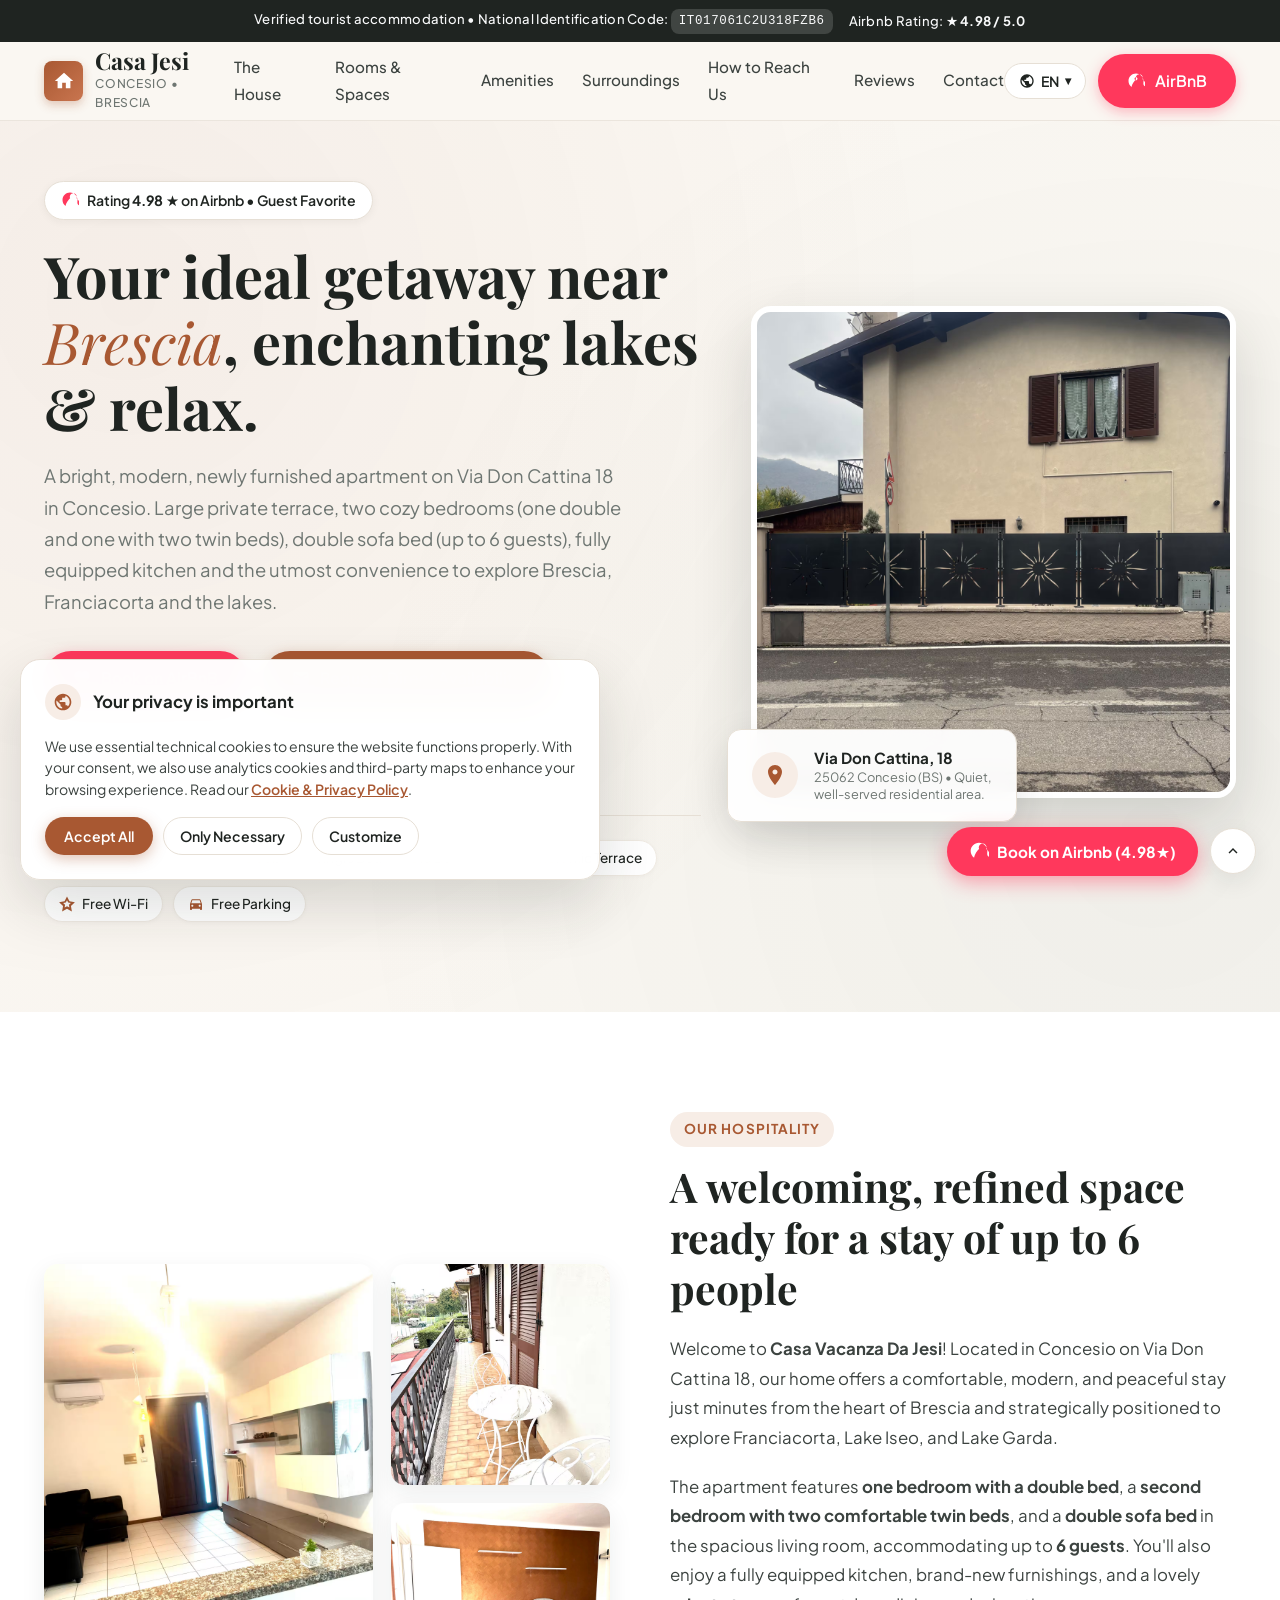
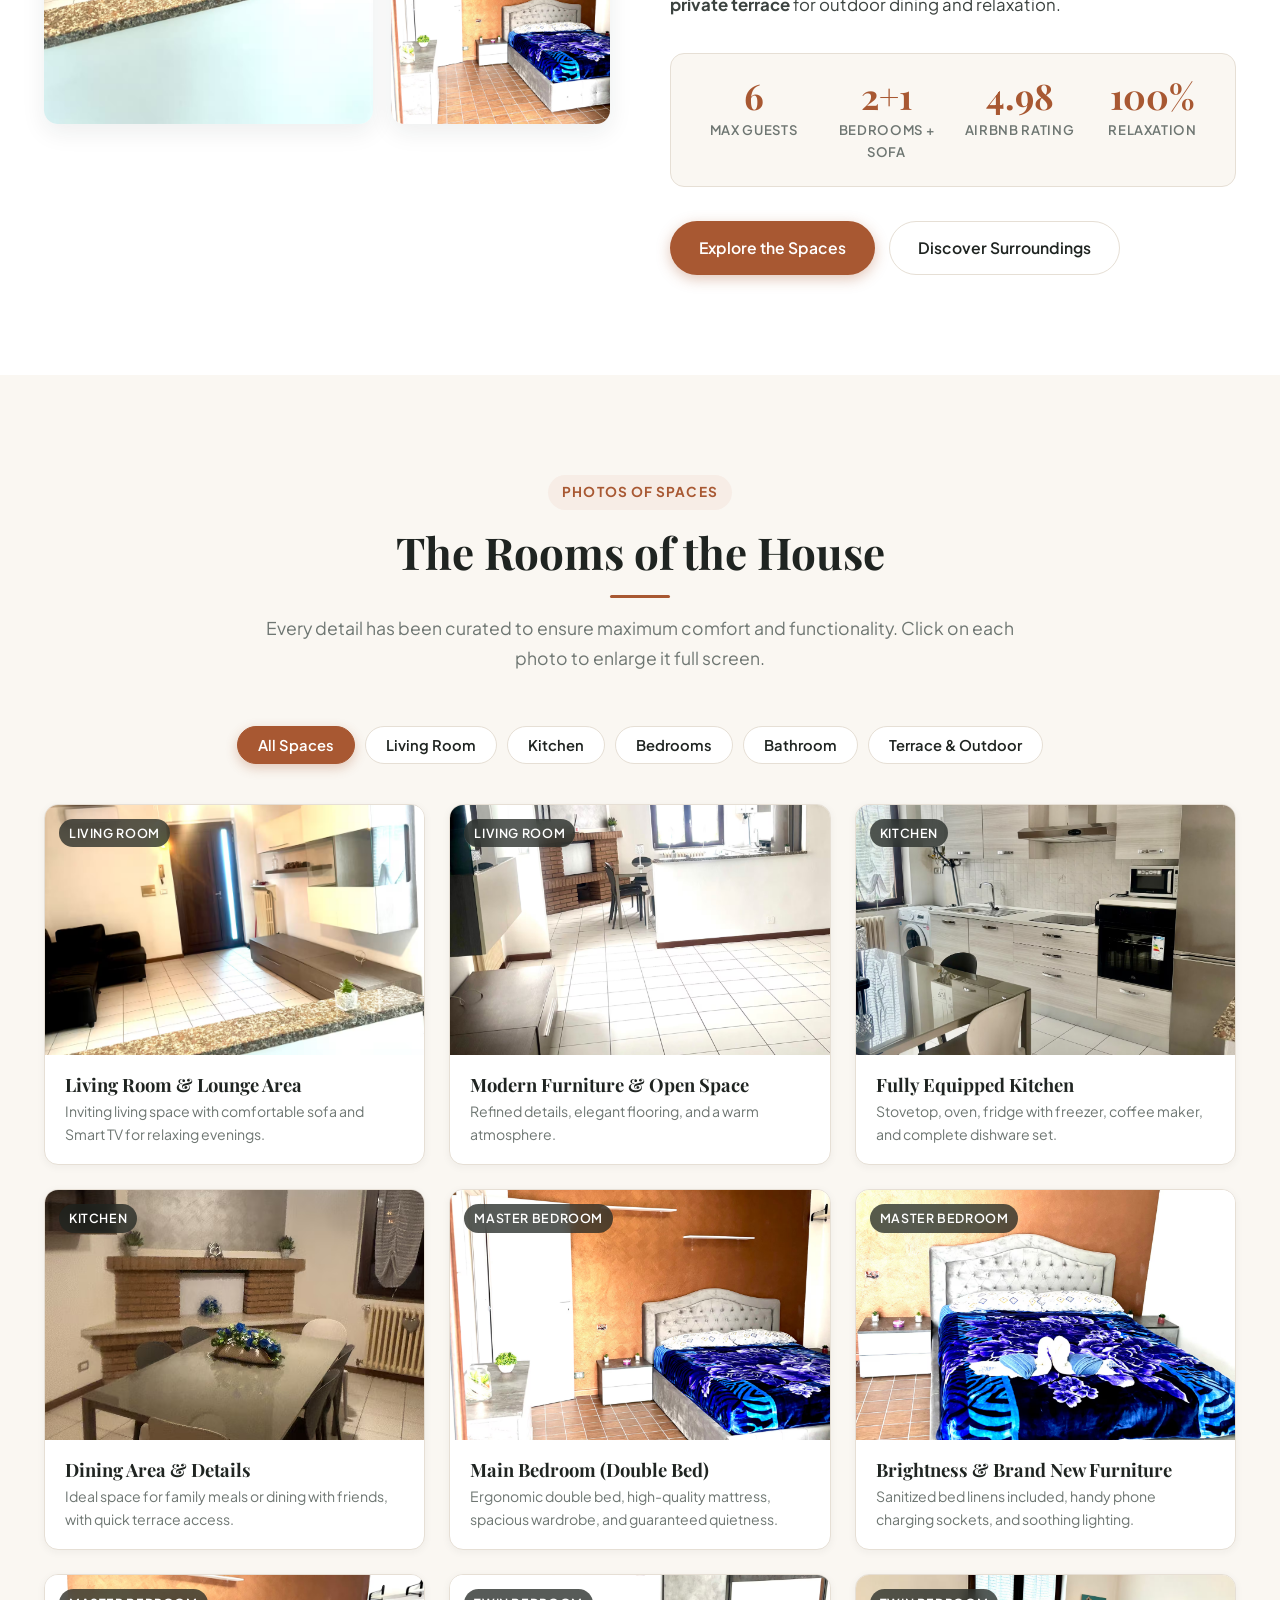
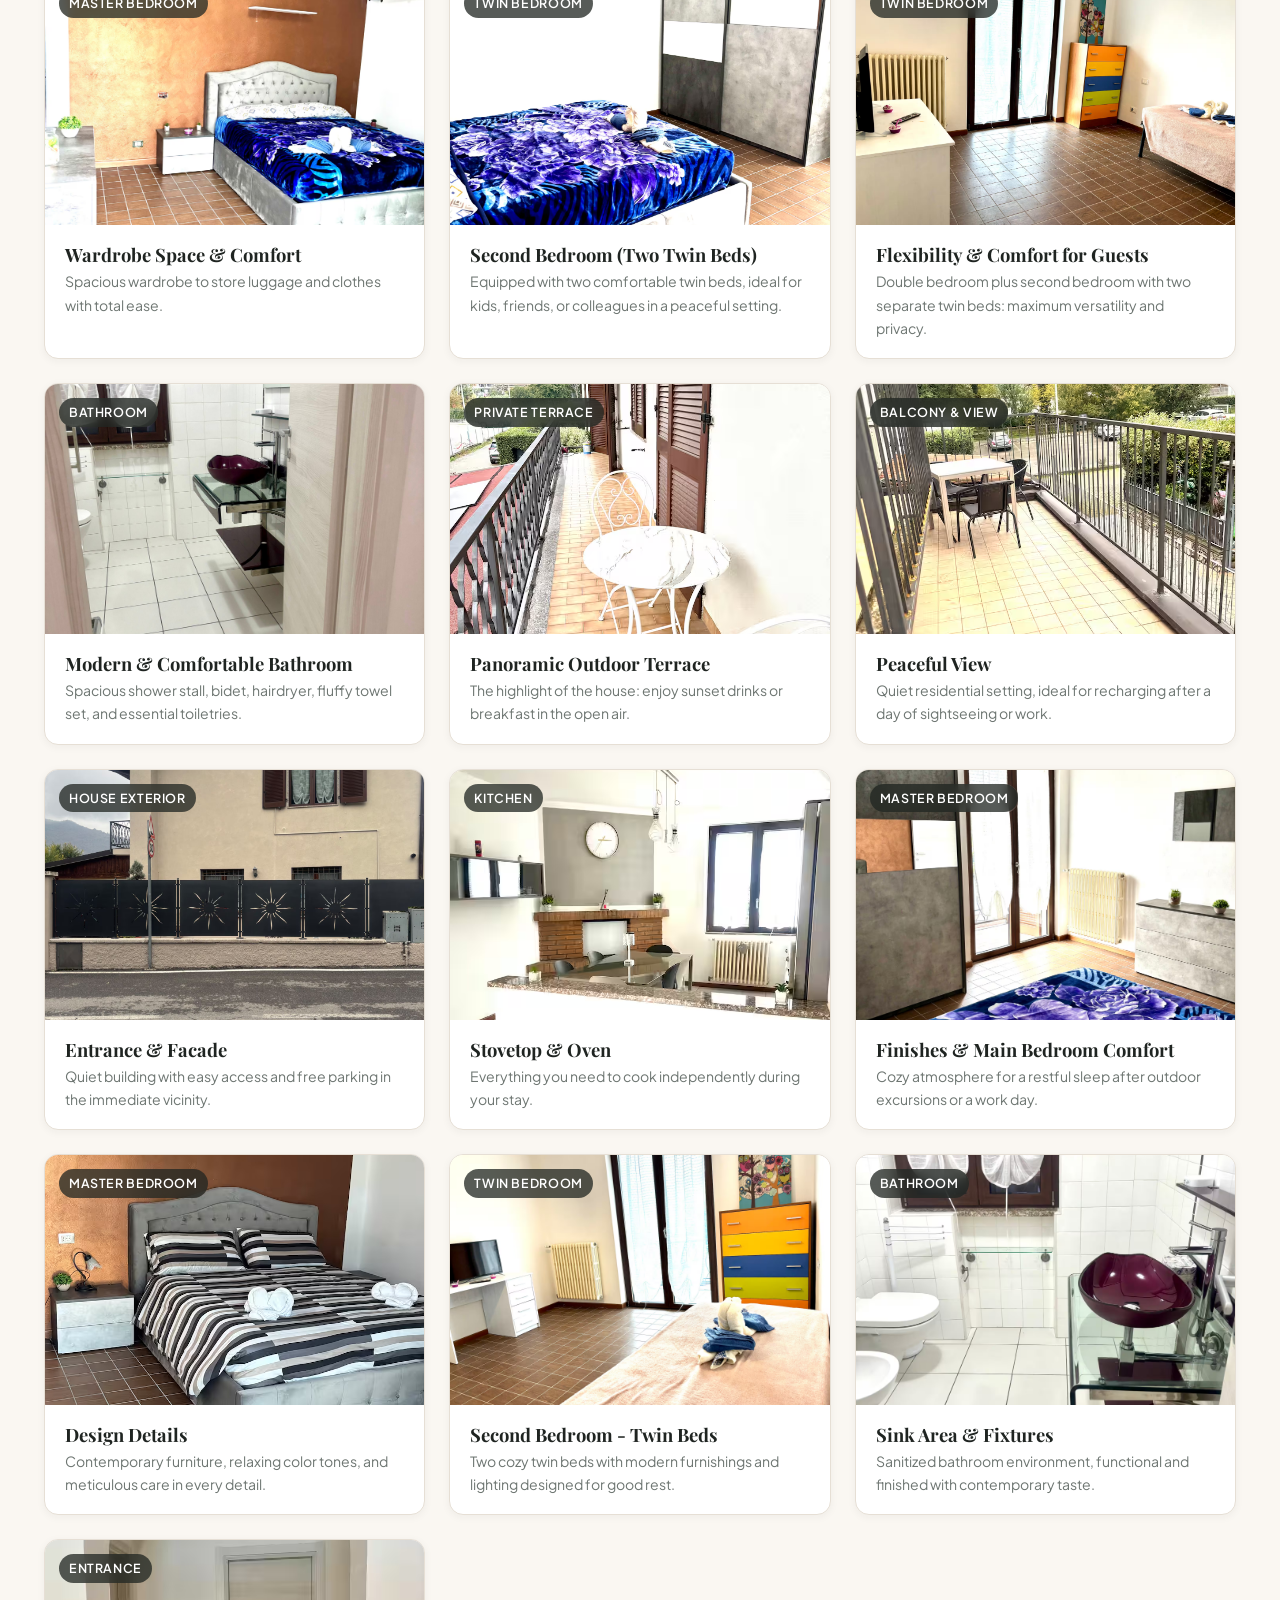
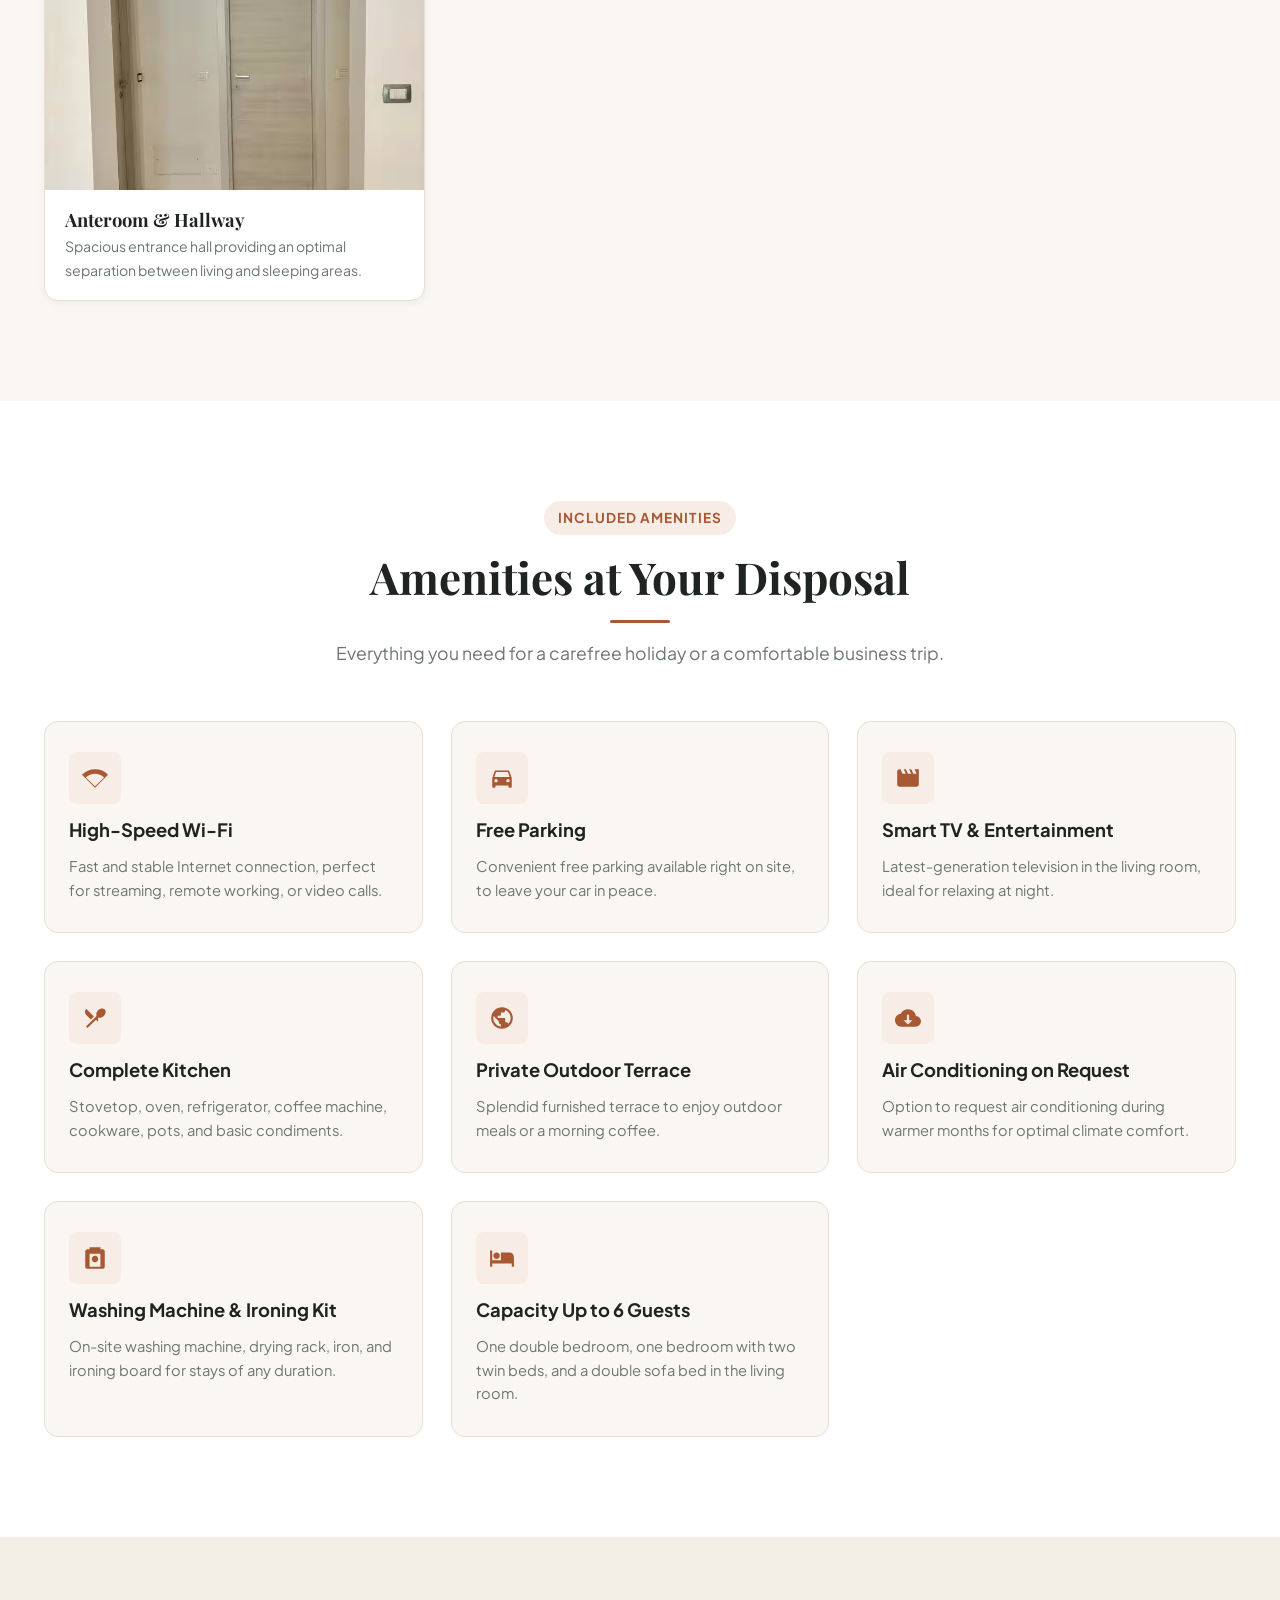
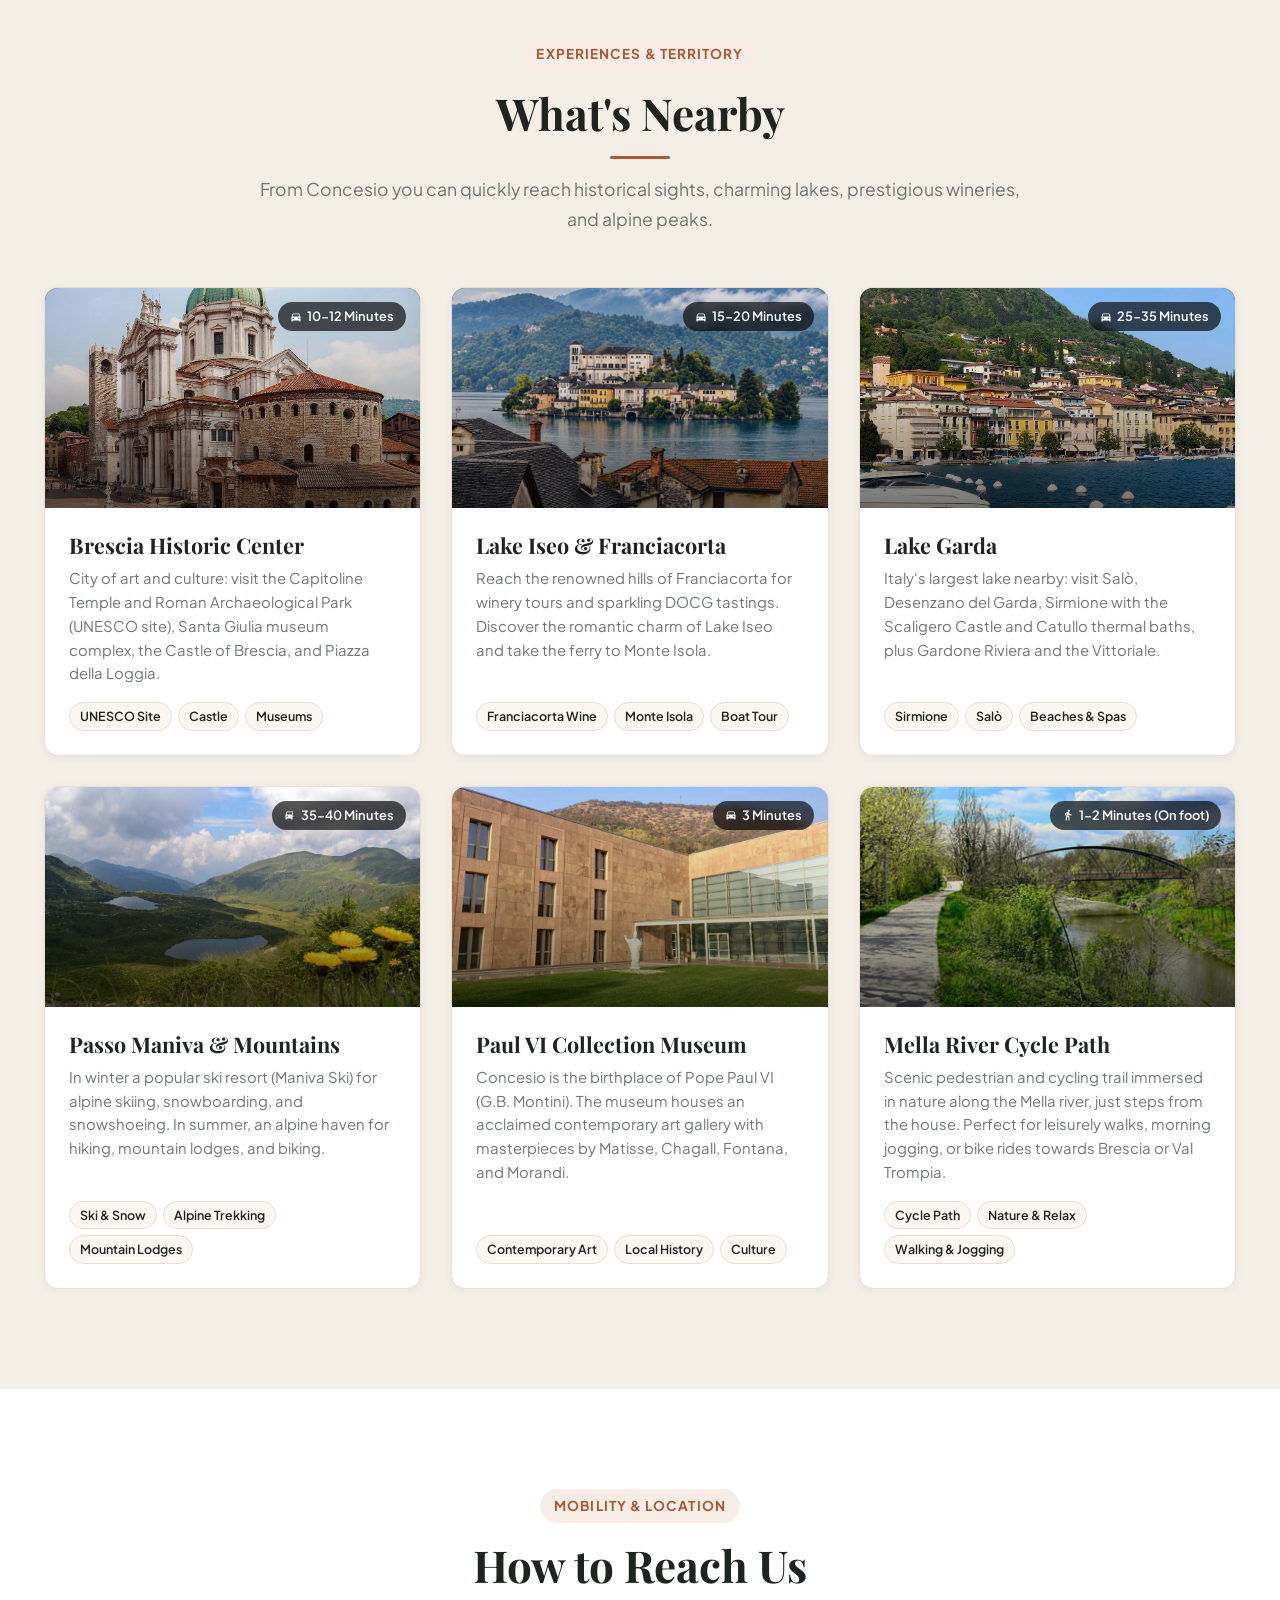
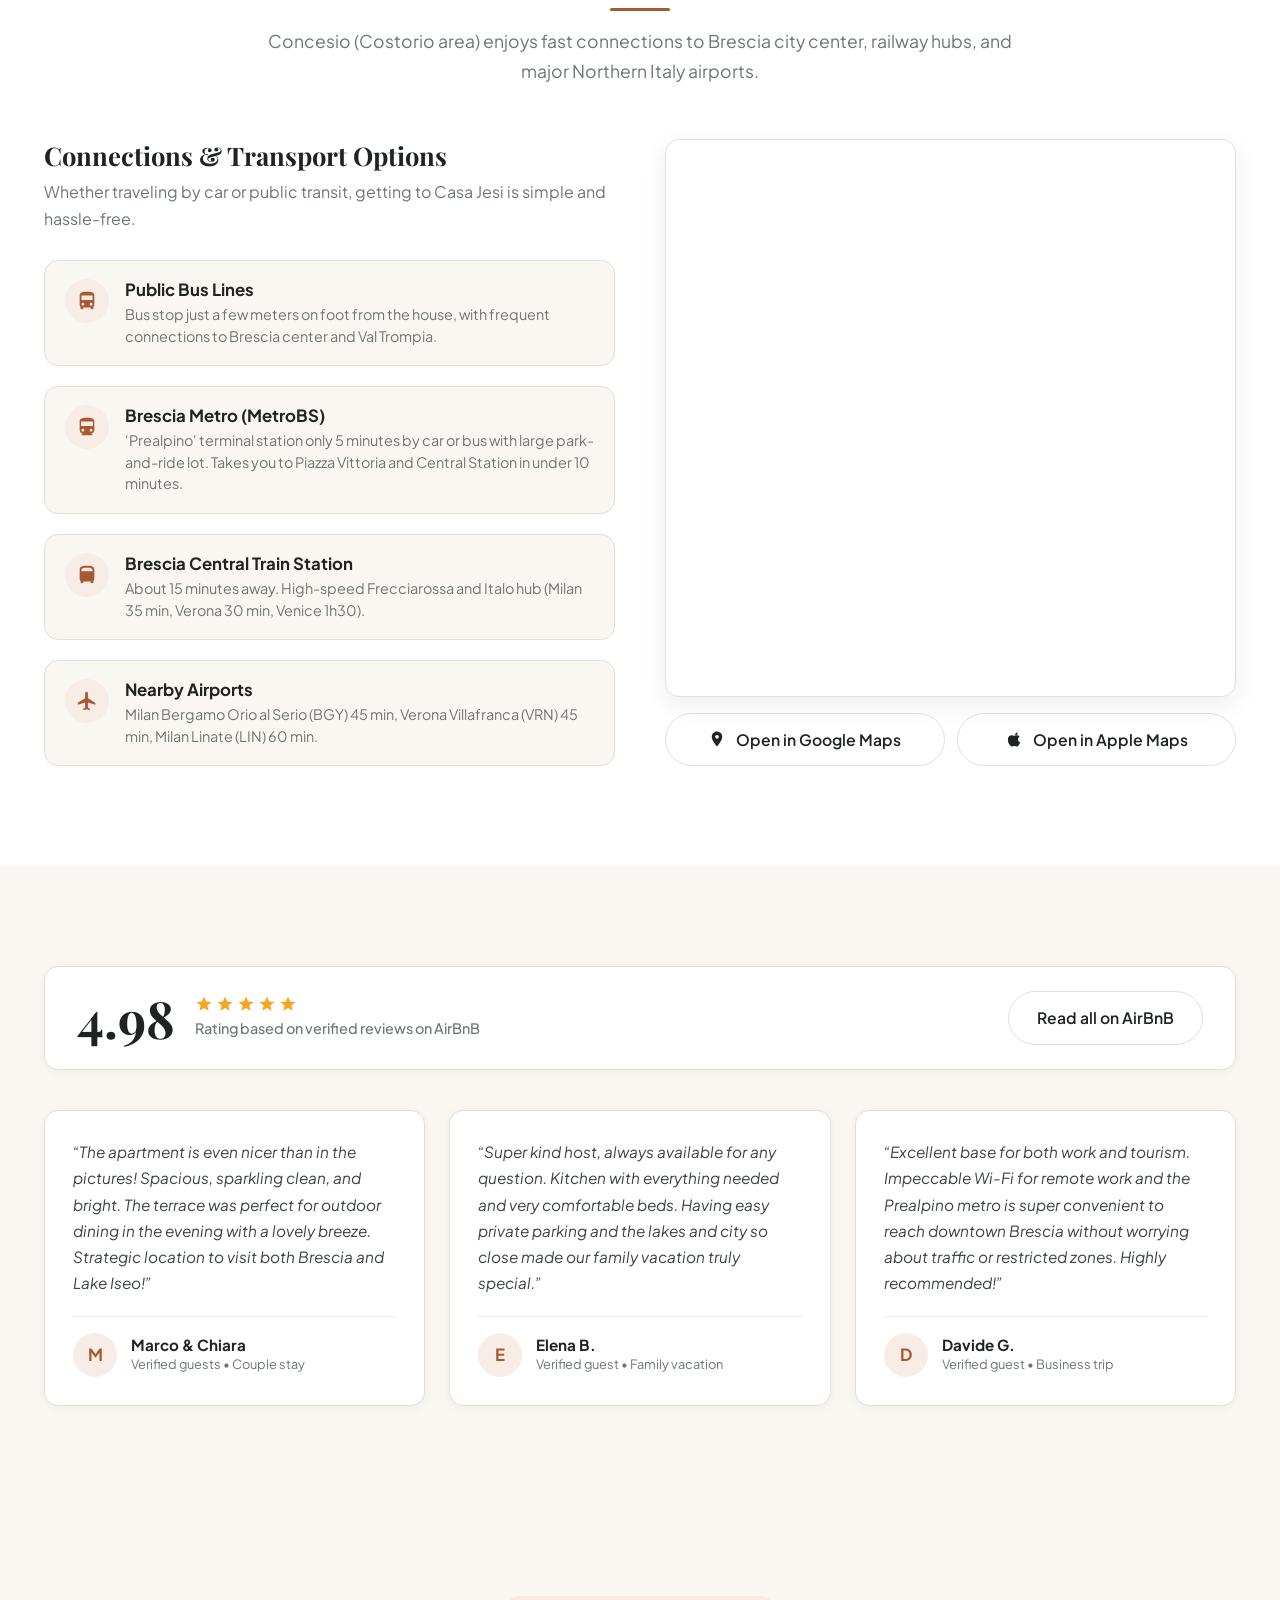
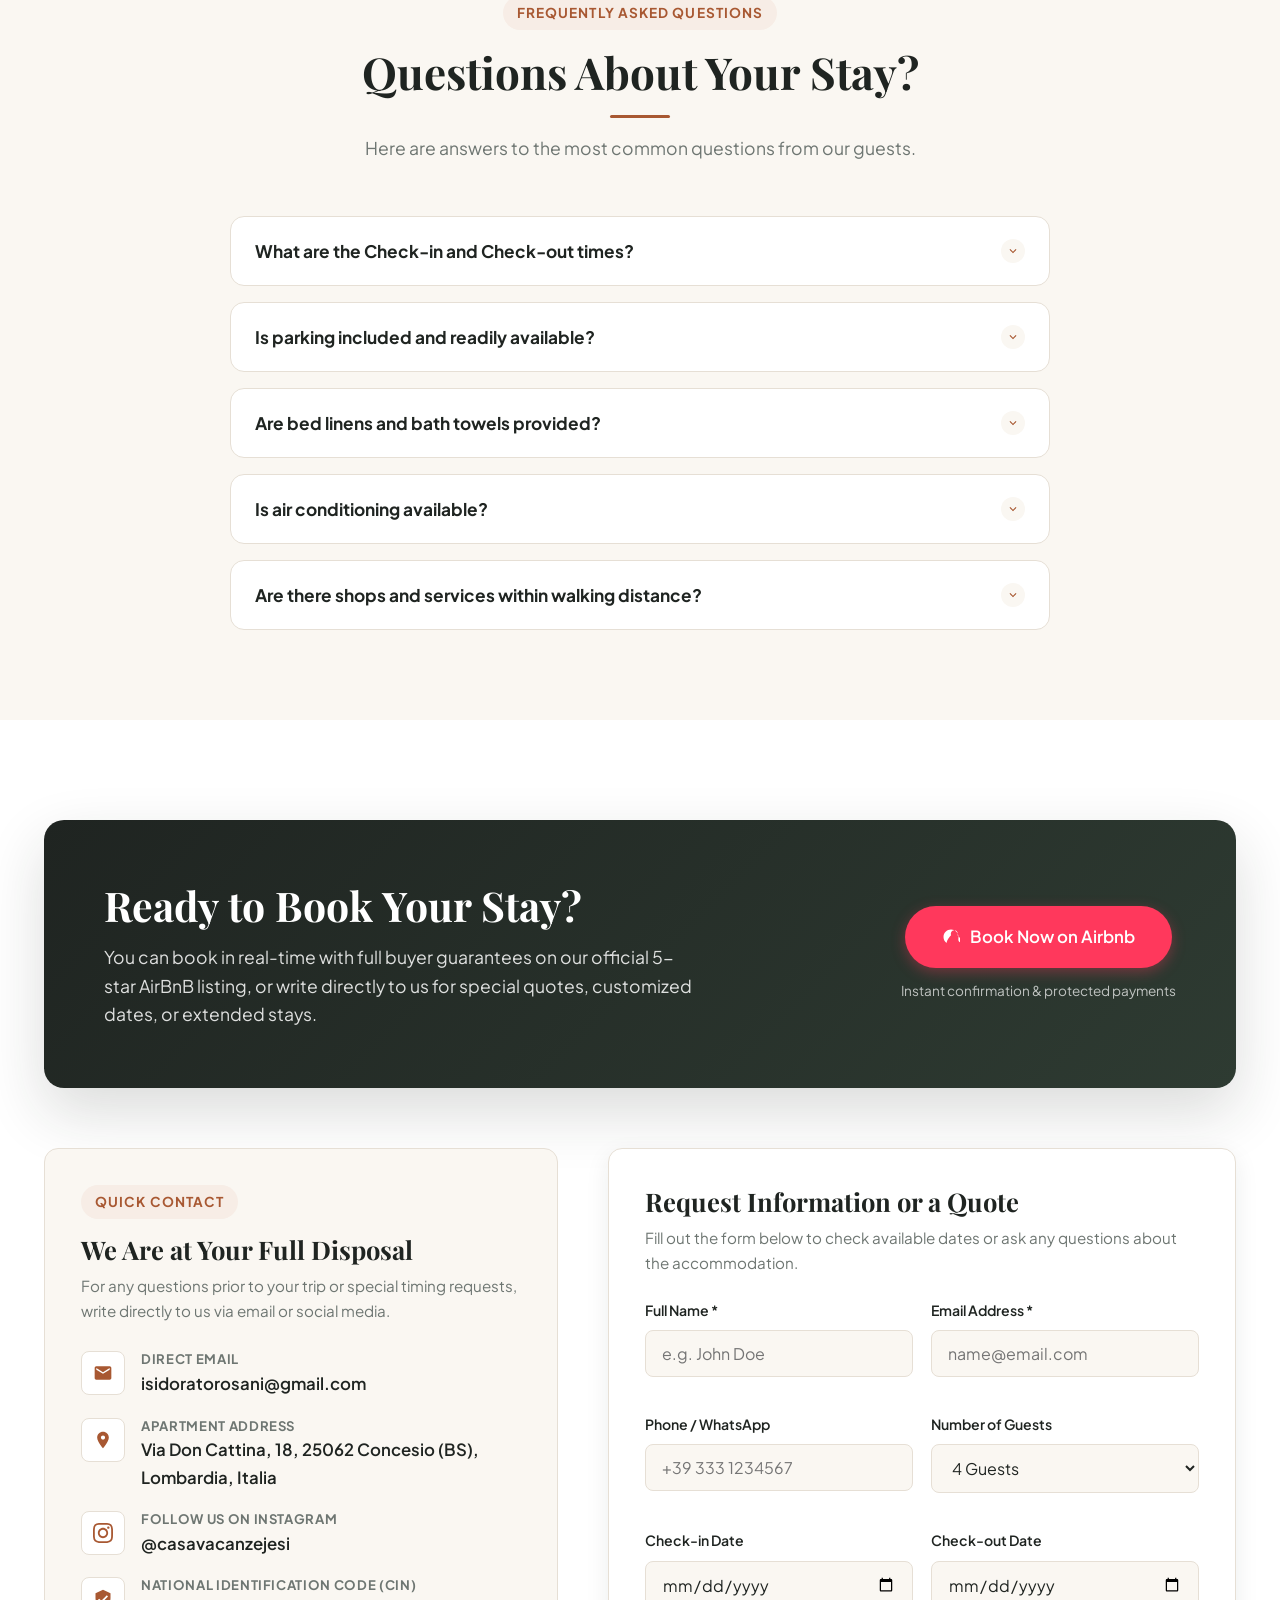
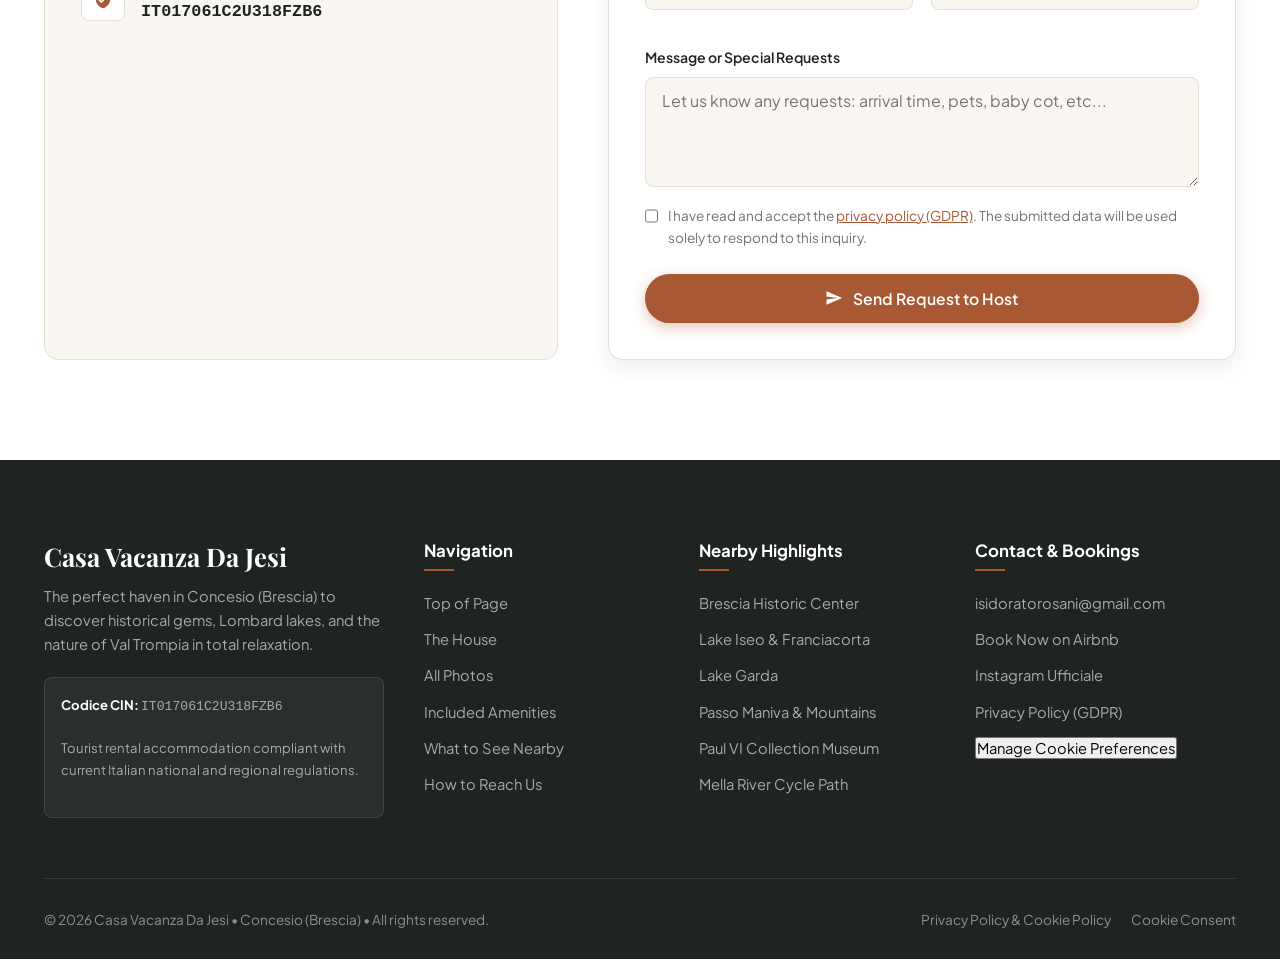
==== commit 16bed692: "SEO: robots.txt, sitemap.xml, canonical, translations and carousels" ====
--- a/BB_Client_Concesio_1/index.html
+++ b/BB_Client_Concesio_1/index.html
@@ -7,23 +7,24 @@
 
   <!-- SEO Primario & Meta Tags -->
   <title>Casa Vacanza Da Jesi | B&B e Alloggio a Concesio (Brescia) • Fino a 6 Ospiti • ★4.98 Airbnb</title>
-  <meta name="description" content="Soggiorna a Casa Vacanza Da Jesi in Via Don Cattina, 18 a Concesio (Brescia). Fino a 6 ospiti, 2 camere matrimoniali, divano letto, terrazza, Wi-Fi e parcheggio gratuito.">
-  <meta name="keywords" content="casa vacanze concesio, b&b concesio, alloggio brescia, appartamento don cattina concesio, b&b vicino lago d iseo, b&b lago di garda, franciacorta alloggi, passo maniva brescia">
+  <meta name="description" content="Soggiorna a Casa Vacanza Da Jesi in Via Don Cattina, 18 a Concesio (Brescia). Fino a 6 ospiti, 1 camera matrimoniale, 1 camera con 2 letti singoli, divano letto, terrazza, Wi-Fi e parcheggio gratuito.">
+  <meta name="keywords" content="casa vacanze concesio, b&b concesio, alloggio brescia, appartamento don cattina concesio, b&b vicino lago d iseo, b&b lago di garda, franciacorta alloggi, passo maniva brescia, casa jesi">
   <meta name="author" content="Casa Vacanza Da Jesi">
   <meta name="theme-color" content="#1f2421">
+  <link rel="canonical" href="https://www.casajesi.com/">
 
   <!-- Open Graph / Facebook / WhatsApp -->
   <meta property="og:type" content="website">
-  <meta property="og:url" content="https://casavacanzejesi.it/">
+  <meta property="og:url" content="https://www.casajesi.com/">
   <meta property="og:title" content="Casa Vacanza Da Jesi | Alloggio Confortevole a Concesio (Brescia)">
-  <meta property="og:description" content="Elegante appartamento in Via Don Cattina 18 con terrazza privata, 2 camere matrimoniali, divano letto (fino a 6 ospiti), cucina attrezzata, parcheggio gratuito e Wi-Fi veloce. Valutazione 4.98 su Airbnb!">
-  <meta property="og:image" content="assets/img_home/Casa_Esterna_1.jpeg">
+  <meta property="og:description" content="Elegante appartamento in Via Don Cattina 18 con terrazza privata, 1 camera matrimoniale, 1 camera con 2 letti singoli, divano letto (fino a 6 ospiti), cucina attrezzata, parcheggio gratuito e Wi-Fi veloce. Valutazione 4.98 su Airbnb!">
+  <meta property="og:image" content="https://www.casajesi.com/assets/img_home/Casa_Esterna_1.jpeg">
 
   <!-- Twitter Card -->
   <meta name="twitter:card" content="summary_large_image">
   <meta name="twitter:title" content="Casa Vacanza Da Jesi - Concesio (Brescia)">
   <meta name="twitter:description" content="Alloggio per vacanze elegante e luminoso alle porte di Brescia. Fino a 6 ospiti.">
-  <meta name="twitter:image" content="assets/img_home/Casa_Esterna_1.jpeg">
+  <meta name="twitter:image" content="https://www.casajesi.com/assets/img_home/Casa_Esterna_1.jpeg">
 
   <!-- Google Fonts ad alte prestazioni -->
   <link rel="preconnect" href="https://fonts.googleapis.com">
@@ -39,8 +40,9 @@
     "@context": "https://schema.org",
     "@type": "LodgingBusiness",
     "name": "Casa Vacanza Da Jesi",
-    "image": "assets/img_home/Casa_Esterna_1.jpeg",
-    "description": "Appartamento vacanze e alloggio confortevole a Concesio, Brescia. Fino a 6 persone, terrazza, 2 camere matrimoniali, divano letto, climatizzazione e parcheggio.",
+    "url": "https://www.casajesi.com/",
+    "image": "https://www.casajesi.com/assets/img_home/Casa_Esterna_1.jpeg",
+    "description": "Appartamento vacanze e alloggio confortevole a Concesio, Brescia. Fino a 6 persone, terrazza, 1 camera matrimoniale, 1 camera con 2 letti singoli, divano letto, climatizzazione e parcheggio.",
     "address": {
       "@type": "PostalAddress",
       "streetAddress": "Via Don Cattina, 18",
@@ -60,7 +62,7 @@
       "reviewCount": "50"
     },
     "identifier": "IT017061C2U318FZB6",
-    "email": "alessandro.vigo22@gmail.com",
+    "email": "isidoratorosani@gmail.com",
     "priceRange": "€€"
   }
   </script>
@@ -69,8 +71,8 @@
 
   <!-- Top Announcement Bar (CIN obbligatorio per Legge Italiana) -->
   <div class="top-announcement">
-    <span>Struttura turistica verificata • Codice Identificativo Nazionale: <span class="cin-badge">IT017061C2U318FZB6</span></span>
-    <span>Valutazione Airbnb: <strong>★ 4.98 / 5.0</strong></span>
+    <span><span data-i18n="announcement_cin">Struttura turistica verificata • Codice Identificativo Nazionale: </span><span class="cin-badge">IT017061C2U318FZB6</span></span>
+    <span><span data-i18n="announcement_rating">Valutazione Airbnb: </span><strong>★ 4.98 / 5.0</strong></span>
   </div>
 
   <!-- Intestazione & Barra di Navigazione Principale -->
@@ -91,20 +93,48 @@
 
         <!-- Voci di Menu -->
         <ul class="nav-links">
-          <li><a href="#la-casa" class="nav-link">La Dimora</a></li>
-          <li><a href="#ambienti" class="nav-link">Ambienti</a></li>
-          <li><a href="#servizi" class="nav-link">Servizi</a></li>
-          <li><a href="#dintorni" class="nav-link">Dintorni & Territorio</a></li>
-          <li><a href="#come-arrivare" class="nav-link">Come Raggiungerci</a></li>
-          <li><a href="#recensioni" class="nav-link">Recensioni</a></li>
-          <li><a href="#prenota" class="nav-link">Contatti</a></li>
+          <li><a href="#la-casa" class="nav-link" data-i18n="nav_dimora">La Dimora</a></li>
+          <li><a href="#ambienti" class="nav-link" data-i18n="nav_ambienti">Ambienti</a></li>
+          <li><a href="#servizi" class="nav-link" data-i18n="nav_servizi">Servizi</a></li>
+          <li><a href="#dintorni" class="nav-link" data-i18n="nav_dintorni">Dintorni & Territorio</a></li>
+          <li><a href="#come-arrivare" class="nav-link" data-i18n="nav_arrivare">Come Raggiungerci</a></li>
+          <li><a href="#recensioni" class="nav-link" data-i18n="nav_recensioni">Recensioni</a></li>
+          <li><a href="#prenota" class="nav-link" data-i18n="nav_contatti">Contatti</a></li>
+          <li class="mobile-lang-row">
+            <span class="mobile-lang-label" data-i18n="mobile_lang_label">Lingua:</span>
+            <div class="mobile-lang-pills">
+              <button type="button" class="lang-pill active" data-lang="it">🇮🇹 IT</button>
+              <button type="button" class="lang-pill" data-lang="en">🇬🇧 EN</button>
+              <button type="button" class="lang-pill" data-lang="es">🇪🇸 ES</button>
+            </div>
+          </li>
         </ul>
 
         <!-- Gruppo CTA & Menu Mobile -->
         <div class="header-cta-group">
+          <!-- Selettore Lingua Header -->
+          <div class="lang-selector-wrap">
+            <button type="button" class="lang-btn-current" id="langToggleBtn" aria-label="Seleziona lingua / Select language" aria-expanded="false">
+              <svg viewBox="0 0 24 24" class="icon-globe"><path d="M12 2C6.48 2 2 6.48 2 12s4.48 10 10 10 10-4.48 10-10S17.52 2 12 2zm-1 17.93c-3.95-.49-7-3.85-7-7.93 0-.62.08-1.21.21-1.79L9 15v1c0 1.1.9 2 2 2v1.93zm6.9-2.54c-.26-.81-1-1.39-1.9-1.39h-1v-3c0-.55-.45-1-1-1H8v-2h2c.55 0 1-.45 1-1V7h2c1.1 0 2-.9 2-2v-.41c2.93 1.19 5 4.06 5 7.41 0 2.08-.8 3.97-2.1 5.39z"/></svg>
+              <span class="current-lang-code">IT</span>
+              <span class="lang-arrow">▾</span>
+            </button>
+            <div class="lang-dropdown">
+              <button type="button" class="lang-option active" data-lang="it">
+                <span class="lang-flag">🇮🇹</span> Italiano
+              </button>
+              <button type="button" class="lang-option" data-lang="en">
+                <span class="lang-flag">🇬🇧</span> English
+              </button>
+              <button type="button" class="lang-option" data-lang="es">
+                <span class="lang-flag">🇪🇸</span> Español
+              </button>
+            </div>
+          </div>
+
           <a href="https://www.airbnb.it/rooms/1531911886260116109" target="_blank" rel="noopener" class="btn btn-airbnb" title="Prenota direttamente su Airbnb">
             <svg viewBox="0 0 24 24" class="icon-airbnb"><path d="M12 2C6.48 2 2 6.48 2 12c0 3.31 1.61 6.24 4.09 8.04.16-.9.44-1.99.96-3.26.8-1.95 2-4.04 3.73-5.91.43-.46.88-.9 1.34-1.32-.23-.6-.38-1.24-.38-1.92 0-2.58 2.09-4.67 4.67-4.67s4.67 2.09 4.67 4.67c0 .68-.15 1.32-.38 1.92.46.42.91.86 1.34 1.32 1.73 1.87 2.93 3.96 3.73 5.91.52 1.27.8 2.36.96 3.26C20.39 18.24 22 15.31 22 12c0-5.52-4.48-10-10-10zm0 9c-1.1 0-2-.9-2-2s.9-2 2-2 2 .9 2 2-.9 2-2 2z"/></svg>
-            <span>AirBnB</span>
+            <span data-i18n="btn_airbnb">AirBnB</span>
           </a>
 
           <button class="mobile-menu-btn" aria-label="Apri o chiudi menu di navigazione" aria-expanded="false">
@@ -131,27 +161,27 @@
           <div class="hero-content">
             <div class="airbnb-badge-hero">
               <svg viewBox="0 0 24 24" class="icon-airbnb"><path d="M12 2C6.48 2 2 6.48 2 12c0 3.31 1.61 6.24 4.09 8.04.16-.9.44-1.99.96-3.26.8-1.95 2-4.04 3.73-5.91.43-.46.88-.9 1.34-1.32-.23-.6-.38-1.24-.38-1.92 0-2.58 2.09-4.67 4.67-4.67s4.67 2.09 4.67 4.67c0 .68-.15 1.32-.38 1.92.46.42.91.86 1.34 1.32 1.73 1.87 2.93 3.96 3.73 5.91.52 1.27.8 2.36.96 3.26C20.39 18.24 22 15.31 22 12c0-5.52-4.48-10-10-10z"/></svg>
-              <span>Valutazione <strong>4.98 ★</strong> su Airbnb • Amato dagli Ospiti</span>
-            </div>
-
-            <h1 class="hero-title">
+              <span data-i18n="hero_badge">Valutazione <strong>4.98 ★</strong> su Airbnb • Amato dagli Ospiti</span>
+            </div>
+
+            <h1 class="hero-title" data-i18n="hero_title">
               Il tuo soggiorno ideale tra <span class="highlight">Brescia</span>, laghi incantevoli e relax.
             </h1>
 
-            <p class="hero-description">
-              Un appartamento luminoso, moderno e arredato a nuovo in Via Don Cattina 18 a Concesio. Ampia terrazza privata, due accoglienti camere matrimoniali, divano letto a due posti (fino a 6 ospiti), cucina accessoriata e la massima comodità per visitare Brescia, la Franciacorta e i laghi.
+            <p class="hero-description" data-i18n="hero_desc">
+              Un appartamento luminoso, moderno e arredato a nuovo in Via Don Cattina 18 a Concesio. Ampia terrazza privata, due accoglienti camere da letto (una matrimoniale e una con due letti singoli), divano letto a due posti (fino a 6 ospiti), cucina accessoriata e la massima comodità per visitare Brescia, la Franciacorta e i laghi.
             </p>
 
             <div class="hero-actions">
               <a href="https://www.airbnb.it/rooms/1531911886260116109" target="_blank" rel="noopener" class="btn btn-airbnb">
                 <svg viewBox="0 0 24 24"><path d="M12 21.35l-1.45-1.32C5.4 15.36 2 12.28 2 8.5 2 5.42 4.42 3 7.5 3c1.74 0 3.41.81 4.5 2.09C13.09 3.81 14.76 3 16.5 3 19.58 3 22 5.42 22 8.5c0 3.78-3.4 6.86-8.55 11.54L12 21.35z"/></svg>
-                Prenota su AirBnB
+                <span data-i18n="hero_btn_airbnb">Prenota su AirBnB</span>
               </a>
               <a href="#prenota" class="btn btn-primary">
                 <svg viewBox="0 0 24 24"><path d="M20 4H4c-1.1 0-1.99.9-1.99 2L2 18c0 1.1.9 2 2 2h16c1.1 0 2-.9 2-2V6c0-1.1-.9-2-2-2zm0 4l-8 5-8-5V6l8 5 8-5v2z"/></svg>
-                Richiedi Disponibilità Diretta
+                <span data-i18n="hero_btn_direct">Richiedi Disponibilità Diretta</span>
               </a>
-              <a href="#ambienti" class="btn btn-outline">
+              <a href="#ambienti" class="btn btn-outline" data-i18n="hero_btn_photos">
                 Guarda le Foto
               </a>
             </div>
@@ -159,23 +189,23 @@
             <div class="hero-features-pill">
               <span class="feature-pill-item">
                 <svg viewBox="0 0 24 24"><path d="M16 11c1.66 0 2.99-1.34 2.99-3S17.66 5 16 5c-1.66 0-3 1.34-3 3s1.34 3 3 3zm-8 0c1.66 0 2.99-1.34 2.99-3S9.66 5 8 5C6.34 5 5 6.34 5 3s1.34 3 3 3zm0 2c-2.33 0-7 1.17-7 3.5V19h14v-2.5c0-2.33-4.67-3.5-7-3.5zm8 0c-.29 0-.62.02-.97.05 1.16.84 1.97 1.97 1.97 3.45V19h6v-2.5c0-2.33-4.67-3.5-7-3.5z"/></svg>
-                Fino a 6 Ospiti
+                <span data-i18n="hero_pill_guests">Fino a 6 Ospiti</span>
               </span>
               <span class="feature-pill-item">
                 <svg viewBox="0 0 24 24"><path d="M7 13c1.66 0 3-1.34 3-3S8.66 7 7 7s-3 1.34-3 3 1.34 3 3 3zm12-6h-8v7H3V5H1v15h2v-3h18v3h2v-9c0-2.21-1.79-4-4-4z"/></svg>
-                2 Camere Matrimoniali + Divano Letto
+                <span data-i18n="hero_pill_beds">1 Matrimoniale + 2 Singoli + Divano Letto</span>
               </span>
               <span class="feature-pill-item">
                 <svg viewBox="0 0 24 24"><path d="M12 3L2 12h3v8h14v-8h3L12 3zm0 12.5c-1.38 0-2.5-1.12-2.5-2.5s1.12-2.5 2.5-2.5 2.5 1.12 2.5 2.5-1.12 2.5-2.5 2.5z"/></svg>
-                Terrazza Panoramica
+                <span data-i18n="hero_pill_terrace">Terrazza Panoramica</span>
               </span>
               <span class="feature-pill-item">
                 <svg viewBox="0 0 24 24"><path d="M12 .587l3.668 7.431 8.2 1.192-5.934 5.784 1.399 8.163-7.333-3.856-7.333 3.856 1.399-8.163-5.934-5.784 8.2-1.192zm0 5.701l-1.782 3.61-3.985.579 2.883 2.81-.68 3.968 3.564-1.874 3.564 1.874-.68-3.968 2.883-2.81-3.985-.579z"/></svg>
-                Wi-Fi Gratuito
+                <span data-i18n="hero_pill_wifi">Wi-Fi Gratuito</span>
               </span>
               <span class="feature-pill-item">
                 <svg viewBox="0 0 24 24"><path d="M18.92 6.01C18.72 5.42 18.16 5 17.5 5h-11c-.66 0-1.21.42-1.42 1.01L3 12v8c0 .55.45 1 1 1h1c.55 0 1-.45 1-1v-1h12v1c0 .55.45 1 1 1h1c.55 0 1-.45 1-1v-8l-2.08-5.99zM6.5 16c-.83 0-1.5-.67-1.5-1.5S5.67 13 6.5 13s1.5.67 1.5 1.5S7.33 16 6.5 16zm11 0c-.83 0-1.5-.67-1.5-1.5s.67-1.5 1.5-1.5 1.5.67 1.5 1.5-.67 1.5-1.5 1.5zM5 11l1.5-4.5h11L19 11H5z"/></svg>
-                Parcheggio Gratuito
+                <span data-i18n="hero_pill_parking">Parcheggio Gratuito</span>
               </span>
             </div>
           </div>
@@ -191,8 +221,8 @@
                 <svg viewBox="0 0 24 24"><path d="M12 2C8.13 2 5 5.13 5 9c0 5.25 7 13 7 13s7-7.75 7-13c0-3.87-3.13-7-7-7zm0 9.5c-1.38 0-2.5-1.12-2.5-2.5s1.12-2.5 2.5-2.5 2.5 1.12 2.5 2.5-1.12 2.5-2.5 2.5z"/></svg>
               </div>
               <div class="floating-text">
-                <h4>Via Don Cattina, 18</h4>
-                <p>25062 Concesio (BS) • Quartiere residenziale calmo e ben servito.</p>
+                <h4 data-i18n="hero_floating_title">Via Don Cattina, 18</h4>
+                <p data-i18n="hero_floating_desc">25062 Concesio (BS) • Quartiere residenziale calmo e ben servito.</p>
               </div>
             </div>
           </div>
@@ -223,38 +253,38 @@
 
           <!-- Testo Descrittivo -->
           <div class="about-text">
-            <span class="section-badge">La Nostra Accoglienza</span>
-            <h2>Uno spazio accogliente, curato e pronto per un soggiorno fino a 6 persone</h2>
-            <p>
+            <span class="section-badge" data-i18n="about_badge">La Nostra Accoglienza</span>
+            <h2 data-i18n="about_title">Uno spazio accogliente, curato e pronto per un soggiorno fino a 6 persone</h2>
+            <p data-i18n="about_p1">
               Benvenuti a <strong>Casa Vacanza Da Jesi</strong>! Situata a Concesio in Via Don Cattina 18, la nostra abitazione offre una soluzione comoda, moderna e silenziosa, a pochissimi minuti dal cuore di Brescia e strategicamente posizionata per raggiungere la Franciacorta, il Lago d'Iseo e il Lago di Garda.
             </p>
-            <p>
-              La struttura dispone di <strong>due camere con letto matrimoniale</strong> e di un <strong>divano letto per 2 persone</strong> nell'ampio soggiorno, garantendo così fino a <strong>6 comodi posti letto</strong>. A disposizione degli ospiti troverai una cucina completa, arredi nuovi e una splendida <strong>terrazzina privata</strong> per mangiare o rilassarsi all'aperto.
+            <p data-i18n="about_p2">
+              La struttura dispone di <strong>una camera con letto matrimoniale</strong>, una <strong>seconda camera con due comodi letti singoli</strong> e di un <strong>divano letto per 2 persone</strong> nell'ampio soggiorno, garantendo così fino a <strong>6 comodi posti letto</strong>. A disposizione degli ospiti troverai una cucina completa, arredi nuovi e una splendida <strong>terrazzina privata</strong> per mangiare o rilassarsi all'aperto.
             </p>
 
             <!-- Griglia Statistiche -->
             <div class="stats-grid">
               <div class="stat-item">
                 <div class="stat-number">6</div>
-                <div class="stat-label">Ospiti Max</div>
+                <div class="stat-label" data-i18n="stat_guests">Ospiti Max</div>
               </div>
               <div class="stat-item">
                 <div class="stat-number">2+1</div>
-                <div class="stat-label">Camere + Divano</div>
+                <div class="stat-label" data-i18n="stat_rooms">Camere + Divano</div>
               </div>
               <div class="stat-item">
                 <div class="stat-number">4.98</div>
-                <div class="stat-label">Rating Airbnb</div>
+                <div class="stat-label" data-i18n="stat_rating">Rating Airbnb</div>
               </div>
               <div class="stat-item">
                 <div class="stat-number">100%</div>
-                <div class="stat-label">Relax</div>
+                <div class="stat-label" data-i18n="stat_relax">Relax</div>
               </div>
             </div>
 
             <div style="display:flex; gap:14px; flex-wrap:wrap;">
-              <a href="#ambienti" class="btn btn-primary">Esplora gli Ambienti</a>
-              <a href="#dintorni" class="btn btn-outline">Scopri i Dintorni</a>
+              <a href="#ambienti" class="btn btn-primary" data-i18n="about_btn_explore">Esplora gli Ambienti</a>
+              <a href="#dintorni" class="btn btn-outline" data-i18n="about_btn_surroundings">Scopri i Dintorni</a>
             </div>
           </div>
 
@@ -269,21 +299,27 @@
       <div class="container">
         
         <div class="section-header">
-          <span class="section-badge">Foto degli Spazi</span>
-          <h2 class="section-title">Gli Ambienti della Casa</h2>
-          <p class="section-subtitle">
+          <span class="section-badge" data-i18n="gallery_badge">Foto degli Spazi</span>
+          <h2 class="section-title" data-i18n="gallery_title">Gli Ambienti della Casa</h2>
+          <p class="section-subtitle" data-i18n="gallery_subtitle">
             Ogni dettaglio è stato curato per garantire il massimo del comfort e della funzionalità. Clicca su ciascuna foto per ingrandirla a schermo intero.
           </p>
         </div>
 
         <!-- Filtri per Ambiente -->
         <div class="gallery-filter-tabs">
-          <button type="button" class="filter-btn active" data-filter="all">Tutti gli Ambienti</button>
-          <button type="button" class="filter-btn" data-filter="salone">Soggiorno & Salone</button>
-          <button type="button" class="filter-btn" data-filter="cucina">Cucina</button>
-          <button type="button" class="filter-btn" data-filter="camere">Camere da Letto</button>
-          <button type="button" class="filter-btn" data-filter="bagno">Bagno</button>
-          <button type="button" class="filter-btn" data-filter="esterno">Terrazza & Esterno</button>
+          <button type="button" class="filter-btn active" data-filter="all" data-i18n="filter_all">Tutti gli Ambienti</button>
+          <button type="button" class="filter-btn" data-filter="salone" data-i18n="filter_living">Soggiorno & Salone</button>
+          <button type="button" class="filter-btn" data-filter="cucina" data-i18n="filter_kitchen">Cucina</button>
+          <button type="button" class="filter-btn" data-filter="camere" data-i18n="filter_bedrooms">Camere da Letto</button>
+          <button type="button" class="filter-btn" data-filter="bagno" data-i18n="filter_bathroom">Bagno</button>
+          <button type="button" class="filter-btn" data-filter="esterno" data-i18n="filter_outdoor">Terrazza & Esterno</button>
+        </div>
+
+        <!-- Indicatore di scorrimento orizzontale (solo mobile) -->
+        <div class="carousel-hint-mobile">
+          <span data-i18n="hint_swipe">Scorri per esplorare</span>
+          <svg viewBox="0 0 24 24"><path d="M5 13h11.86l-5.43 5.43 1.42 1.42L21.14 12l-8.29-7.85-1.42 1.42L16.86 11H5v2z"/></svg>
         </div>
 
         <!-- Griglia Galleria con Immagini Originali -->
@@ -292,7 +328,7 @@
           <!-- Salone -->
           <article class="gallery-card" data-category="salone">
             <div class="gallery-img-wrap">
-              <span class="gallery-badge">Soggiorno</span>
+              <span class="gallery-badge" data-i18n="card_badge_salone">Soggiorno</span>
               <img src="assets/img_home/Salone_1.jpeg" alt="Ampio Salone con divano confortevole e luce naturale" loading="lazy">
               <div class="gallery-zoom-overlay">
                 <div class="gallery-zoom-icon">
@@ -301,14 +337,14 @@
               </div>
             </div>
             <div class="gallery-card-content">
-              <h3 class="gallery-card-title">Salone & Zona Living</h3>
-              <p class="gallery-card-desc">Spazio living accogliente con comodo divano e Smart TV per serate di totale relax.</p>
+              <h3 class="gallery-card-title" data-i18n="card_living_1_title">Salone & Zona Living</h3>
+              <p class="gallery-card-desc" data-i18n="card_living_1_desc">Spazio living accogliente con comodo divano e Smart TV per serate di totale relax.</p>
             </div>
           </article>
 
           <article class="gallery-card" data-category="salone">
             <div class="gallery-img-wrap">
-              <span class="gallery-badge">Soggiorno</span>
+              <span class="gallery-badge" data-i18n="card_badge_salone">Soggiorno</span>
               <img src="assets/img_home/Salone_2.jpeg" alt="Zona relax soggiorno panoramica" loading="lazy">
               <div class="gallery-zoom-overlay">
                 <div class="gallery-zoom-icon">
@@ -317,15 +353,15 @@
               </div>
             </div>
             <div class="gallery-card-content">
-              <h3 class="gallery-card-title">Arredi Moderni e Spazio Aperto</h3>
-              <p class="gallery-card-desc">Dettagli curati, pavimentazione elegante e atmosfera calda.</p>
+              <h3 class="gallery-card-title" data-i18n="card_living_2_title">Arredi Moderni e Spazio Aperto</h3>
+              <p class="gallery-card-desc" data-i18n="card_living_2_desc">Dettagli curati, pavimentazione elegante e atmosfera calda.</p>
             </div>
           </article>
 
           <!-- Cucina -->
           <article class="gallery-card" data-category="cucina">
             <div class="gallery-img-wrap">
-              <span class="gallery-badge">Cucina</span>
+              <span class="gallery-badge" data-i18n="card_badge_cucina">Cucina</span>
               <img src="assets/img_home/Cucina_1.jpeg" alt="Cucina moderna completamente accessoriata" loading="lazy">
               <div class="gallery-zoom-overlay">
                 <div class="gallery-zoom-icon">
@@ -334,14 +370,14 @@
               </div>
             </div>
             <div class="gallery-card-content">
-              <h3 class="gallery-card-title">Cucina Attrezzata</h3>
-              <p class="gallery-card-desc">Piano cottura, forno, frigorifero con freezer, macchina del caffè e set completo di stoviglie.</p>
+              <h3 class="gallery-card-title" data-i18n="card_kitchen_1_title">Cucina Attrezzata</h3>
+              <p class="gallery-card-desc" data-i18n="card_kitchen_1_desc">Piano cottura, forno, frigorifero con freezer, macchina del caffè e set completo di stoviglie.</p>
             </div>
           </article>
 
           <article class="gallery-card" data-category="cucina">
             <div class="gallery-img-wrap">
-              <span class="gallery-badge">Cucina</span>
+              <span class="gallery-badge" data-i18n="card_badge_cucina">Cucina</span>
               <img src="assets/img_home/Cucina_3.jpeg" alt="Tavolo da pranzo e vista cucina" loading="lazy">
               <div class="gallery-zoom-overlay">
                 <div class="gallery-zoom-icon">
@@ -350,15 +386,15 @@
               </div>
             </div>
             <div class="gallery-card-content">
-              <h3 class="gallery-card-title">Zona Pranzo & Dettagli</h3>
-              <p class="gallery-card-desc">Spazio ideale per pasti in famiglia o con amici, con accesso rapido alla terrazza.</p>
+              <h3 class="gallery-card-title" data-i18n="card_kitchen_2_title">Zona Pranzo & Dettagli</h3>
+              <p class="gallery-card-desc" data-i18n="card_kitchen_2_desc">Spazio ideale per pasti in famiglia o con amici, con accesso rapido alla terrazza.</p>
             </div>
           </article>
 
           <!-- Camera da Letto Principale -->
           <article class="gallery-card" data-category="camere">
             <div class="gallery-img-wrap">
-              <span class="gallery-badge">Camera Principale</span>
+              <span class="gallery-badge" data-i18n="card_badge_principale">Camera Principale</span>
               <img src="assets/img_home/CameraLettoA_1.jpeg" alt="Camera da letto matrimoniale principale spaziosa con letto confortevole" loading="lazy">
               <div class="gallery-zoom-overlay">
                 <div class="gallery-zoom-icon">
@@ -367,14 +403,14 @@
               </div>
             </div>
             <div class="gallery-card-content">
-              <h3 class="gallery-card-title">Camera Principale (Matrimoniale)</h3>
-              <p class="gallery-card-desc">Letto matrimoniale ergonomico, materasso di alta qualità, armadio capiente e silenziosità garantita.</p>
+              <h3 class="gallery-card-title" data-i18n="card_bed_a1_title">Camera Principale (Matrimoniale)</h3>
+              <p class="gallery-card-desc" data-i18n="card_bed_a1_desc">Letto matrimoniale ergonomico, materasso di alta qualità, armadio capiente e silenziosità garantita.</p>
             </div>
           </article>
 
           <article class="gallery-card" data-category="camere">
             <div class="gallery-img-wrap">
-              <span class="gallery-badge">Camera Principale</span>
+              <span class="gallery-badge" data-i18n="card_badge_principale">Camera Principale</span>
               <img src="assets/img_home/CameraLettoA_2.jpeg" alt="Dettaglio testiera e comodini camera da letto matrimoniale principale" loading="lazy">
               <div class="gallery-zoom-overlay">
                 <div class="gallery-zoom-icon">
@@ -383,14 +419,14 @@
               </div>
             </div>
             <div class="gallery-card-content">
-              <h3 class="gallery-card-title">Luminosità & Arredi Nuovi</h3>
-              <p class="gallery-card-desc">Biancheria da letto igienizzata inclusa, prese comode per smartphone e illuminazione rilassante.</p>
+              <h3 class="gallery-card-title" data-i18n="card_bed_a2_title">Luminosità & Arredi Nuovi</h3>
+              <p class="gallery-card-desc" data-i18n="card_bed_a2_desc">Biancheria da letto igienizzata inclusa, prese comode per smartphone e illuminazione rilassante.</p>
             </div>
           </article>
 
           <article class="gallery-card" data-category="camere">
             <div class="gallery-img-wrap">
-              <span class="gallery-badge">Camera Principale</span>
+              <span class="gallery-badge" data-i18n="card_badge_principale">Camera Principale</span>
               <img src="assets/img_home/CameraLettoA_3.jpeg" alt="Vista prospettica della camera matrimoniale principale" loading="lazy">
               <div class="gallery-zoom-overlay">
                 <div class="gallery-zoom-icon">
@@ -399,48 +435,48 @@
               </div>
             </div>
             <div class="gallery-card-content">
-              <h3 class="gallery-card-title">Spazio Armadio e Comfort</h3>
-              <p class="gallery-card-desc">Ampio armadio guardaroba per sistemare bagagli e abiti in totale comodità.</p>
-            </div>
-          </article>
-
-          <!-- Seconda Camera da Letto (Matrimoniale) -->
+              <h3 class="gallery-card-title" data-i18n="card_bed_a3_title">Spazio Armadio e Comfort</h3>
+              <p class="gallery-card-desc" data-i18n="card_bed_a3_desc">Ampio armadio guardaroba per sistemare bagagli e abiti in totale comodità.</p>
+            </div>
+          </article>
+
+          <!-- Seconda Camera da Letto (Due Letti Singoli) -->
           <article class="gallery-card" data-category="camere">
             <div class="gallery-img-wrap">
-              <span class="gallery-badge">Camera Secondaria</span>
-              <img src="assets/img_home/CameraLettoB_1.jpeg" alt="Seconda camera da letto matrimoniale accogliente" loading="lazy">
-              <div class="gallery-zoom-overlay">
-                <div class="gallery-zoom-icon">
-                  <svg viewBox="0 0 24 24"><path d="M15.5 14h-.79l-.28-.27A6.471 6.471 0 0 0 16 9.5 6.5 6.5 0 1 0 9.5 16c1.61 0 3.09-.59 4.23-1.57l.27.28v.79l5 4.99L20.49 19l-4.99-5zm-6 0C7.01 14 5 11.99 5 9.5S7.01 5 9.5 5 14 7.01 14 9.5 11.99 14 9.5 14z"/></svg>
-                </div>
-              </div>
-            </div>
-            <div class="gallery-card-content">
-              <h3 class="gallery-card-title">Camera Secondaria (Matrimoniale)</h3>
-              <p class="gallery-card-desc">Dotata di confortevole letto matrimoniale, atmosfera quieta e arredi moderni.</p>
+              <span class="gallery-badge" data-i18n="card_badge_secondaria">Camera Singoli</span>
+              <img src="assets/img_home/CameraLettoB_1.jpeg" alt="Seconda camera da letto con due comodi letti singoli" loading="lazy">
+              <div class="gallery-zoom-overlay">
+                <div class="gallery-zoom-icon">
+                  <svg viewBox="0 0 24 24"><path d="M15.5 14h-.79l-.28-.27A6.471 6.471 0 0 0 16 9.5 6.5 6.5 0 1 0 9.5 16c1.61 0 3.09-.59 4.23-1.57l.27.28v.79l5 4.99L20.49 19l-4.99-5zm-6 0C7.01 14 5 11.99 5 9.5S7.01 5 9.5 5 14 7.01 14 9.5 11.99 14 9.5 14z"/></svg>
+                </div>
+              </div>
+            </div>
+            <div class="gallery-card-content">
+              <h3 class="gallery-card-title" data-i18n="card_bed_b1_title">Camera Secondaria (Due Letti Singoli)</h3>
+              <p class="gallery-card-desc" data-i18n="card_bed_b1_desc">Dotata di due comodi letti singoli, ideale per bambini, amici o colleghi in un'atmosfera quieta.</p>
             </div>
           </article>
 
           <article class="gallery-card" data-category="camere">
             <div class="gallery-img-wrap">
-              <span class="gallery-badge">Camera Secondaria</span>
-              <img src="assets/img_home/CameraLettoB_2.jpeg" alt="Dettaglio seconda camera matrimoniale" loading="lazy">
-              <div class="gallery-zoom-overlay">
-                <div class="gallery-zoom-icon">
-                  <svg viewBox="0 0 24 24"><path d="M15.5 14h-.79l-.28-.27A6.471 6.471 0 0 0 16 9.5 6.5 6.5 0 1 0 9.5 16c1.61 0 3.09-.59 4.23-1.57l.27.28v.79l5 4.99L20.49 19l-4.99-5zm-6 0C7.01 14 5 11.99 5 9.5S7.01 5 9.5 5 14 7.01 14 9.5 11.99 14 9.5 14z"/></svg>
-                </div>
-              </div>
-            </div>
-            <div class="gallery-card-content">
-              <h3 class="gallery-card-title">Due Camere Matrimoniali Separate</h3>
-              <p class="gallery-card-desc">Ideale per due coppie o famiglie che desiderano la massima privacy durante il soggiorno.</p>
+              <span class="gallery-badge" data-i18n="card_badge_secondaria">Camera Singoli</span>
+              <img src="assets/img_home/CameraLettoB_2.jpeg" alt="Dettaglio seconda camera con due comodi letti singoli" loading="lazy">
+              <div class="gallery-zoom-overlay">
+                <div class="gallery-zoom-icon">
+                  <svg viewBox="0 0 24 24"><path d="M15.5 14h-.79l-.28-.27A6.471 6.471 0 0 0 16 9.5 6.5 6.5 0 1 0 9.5 16c1.61 0 3.09-.59 4.23-1.57l.27.28v.79l5 4.99L20.49 19l-4.99-5zm-6 0C7.01 14 5 11.99 5 9.5S7.01 5 9.5 5 14 7.01 14 9.5 11.99 14 9.5 14z"/></svg>
+                </div>
+              </div>
+            </div>
+            <div class="gallery-card-content">
+              <h3 class="gallery-card-title" data-i18n="card_bed_b2_title">Flessibilità & Comfort per Ospiti</h3>
+              <p class="gallery-card-desc" data-i18n="card_bed_b2_desc">Camera matrimoniale e seconda camera con due letti singoli separati: versatilità e privacy.</p>
             </div>
           </article>
 
           <!-- Bagno -->
           <article class="gallery-card" data-category="bagno">
             <div class="gallery-img-wrap">
-              <span class="gallery-badge">Bagno</span>
+              <span class="gallery-badge" data-i18n="card_badge_bagno">Bagno</span>
               <img src="assets/img_home/Bagno_2.jpeg" alt="Bagno moderno con box doccia spazioso, sanitari e specchio" loading="lazy">
               <div class="gallery-zoom-overlay">
                 <div class="gallery-zoom-icon">
@@ -449,15 +485,15 @@
               </div>
             </div>
             <div class="gallery-card-content">
-              <h3 class="gallery-card-title">Bagno Moderno & Confortevole</h3>
-              <p class="gallery-card-desc">Box doccia ampio, bidet, asciugacapelli, set asciugamani morbidi e prodotti essenziali.</p>
+              <h3 class="gallery-card-title" data-i18n="card_bath_1_title">Bagno Moderno & Confortevole</h3>
+              <p class="gallery-card-desc" data-i18n="card_bath_1_desc">Box doccia ampio, bidet, asciugacapelli, set asciugamani morbidi e prodotti essenziali.</p>
             </div>
           </article>
 
           <!-- Terrazza & Esterno -->
           <article class="gallery-card" data-category="esterno">
             <div class="gallery-img-wrap">
-              <span class="gallery-badge">Terrazza Privata</span>
+              <span class="gallery-badge" data-i18n="card_badge_terrazza">Terrazza Privata</span>
               <img src="assets/img_home/Casa_Esterna_Terrazzo_1.jpeg" alt="Terrazzino privato con tavolo per pranzi all'aperto" loading="lazy">
               <div class="gallery-zoom-overlay">
                 <div class="gallery-zoom-icon">
@@ -466,14 +502,14 @@
               </div>
             </div>
             <div class="gallery-card-content">
-              <h3 class="gallery-card-title">Terrazzina Panoramica Esterna</h3>
-              <p class="gallery-card-desc">Il fiore all'occhiello: goditi un aperitivo al tramonto o la colazione all'aria aperta.</p>
+              <h3 class="gallery-card-title" data-i18n="card_outdoor_1_title">Terrazzina Panoramica Esterna</h3>
+              <p class="gallery-card-desc" data-i18n="card_outdoor_1_desc">Il fiore all'occhiello: goditi un aperitivo al tramonto o la colazione all'aria aperta.</p>
             </div>
           </article>
 
           <article class="gallery-card" data-category="esterno">
             <div class="gallery-img-wrap">
-              <span class="gallery-badge">Balcone & Vista</span>
+              <span class="gallery-badge" data-i18n="card_badge_balcone">Balcone & Vista</span>
               <img src="assets/img_home/Casa_Esterna_Balcone_1.jpeg" alt="Balcone con affaccio tranquillo" loading="lazy">
               <div class="gallery-zoom-overlay">
                 <div class="gallery-zoom-icon">
@@ -482,15 +518,15 @@
               </div>
             </div>
             <div class="gallery-card-content">
-              <h3 class="gallery-card-title">Affaccio Silenzioso</h3>
-              <p class="gallery-card-desc">Contesto residenziale calmo, ideale per riposare dopo una giornata di escursioni o lavoro.</p>
+              <h3 class="gallery-card-title" data-i18n="card_outdoor_2_title">Affaccio Silenzioso</h3>
+              <p class="gallery-card-desc" data-i18n="card_outdoor_2_desc">Contesto residenziale calmo, ideale per riposare dopo una giornata di escursioni o lavoro.</p>
             </div>
           </article>
 
           <!-- Foto Esterne & Facciata -->
           <article class="gallery-card" data-category="esterno">
             <div class="gallery-img-wrap">
-              <span class="gallery-badge">Esterno Casa</span>
+              <span class="gallery-badge" data-i18n="card_badge_esterno">Esterno Casa</span>
               <img src="assets/img_home/Casa_Esterna_1.jpeg" alt="Edificio e contesto esterno di Casa Jesi" loading="lazy">
               <div class="gallery-zoom-overlay">
                 <div class="gallery-zoom-icon">
@@ -499,15 +535,15 @@
               </div>
             </div>
             <div class="gallery-card-content">
-              <h3 class="gallery-card-title">Ingresso & Facciata</h3>
-              <p class="gallery-card-desc">Palazzina tranquilla con accesso comodo e posti auto nelle immediate vicinanze.</p>
+              <h3 class="gallery-card-title" data-i18n="card_outdoor_3_title">Ingresso & Facciata</h3>
+              <p class="gallery-card-desc" data-i18n="card_outdoor_3_desc">Palazzina tranquilla con accesso comodo e posti auto nelle immediate vicinanze.</p>
             </div>
           </article>
 
           <!-- Altre foto Cucina -->
           <article class="gallery-card" data-category="cucina">
             <div class="gallery-img-wrap">
-              <span class="gallery-badge">Cucina</span>
+              <span class="gallery-badge" data-i18n="card_badge_cucina">Cucina</span>
               <img src="assets/img_home/Cucina_2.jpeg" alt="Elettrodomestici cucina e dettagli" loading="lazy">
               <div class="gallery-zoom-overlay">
                 <div class="gallery-zoom-icon">
@@ -516,15 +552,15 @@
               </div>
             </div>
             <div class="gallery-card-content">
-              <h3 class="gallery-card-title">Piano Cottura & Forno</h3>
-              <p class="gallery-card-desc">Tutto l'occorrente per cucinare in totale autonomia durante il tuo soggiorno.</p>
+              <h3 class="gallery-card-title" data-i18n="card_kitchen_3_title">Piano Cottura & Forno</h3>
+              <p class="gallery-card-desc" data-i18n="card_kitchen_3_desc">Tutto l'occorrente per cucinare in totale autonomia durante il tuo soggiorno.</p>
             </div>
           </article>
 
           <!-- Altre foto Camere -->
           <article class="gallery-card" data-category="camere">
             <div class="gallery-img-wrap">
-              <span class="gallery-badge">Camera Principale</span>
+              <span class="gallery-badge" data-i18n="card_badge_principale">Camera Principale</span>
               <img src="assets/img_home/CameraLettoA_4.jpeg" alt="Dettaglio finiture e arredi Camera Matrimoniale Principale" loading="lazy">
               <div class="gallery-zoom-overlay">
                 <div class="gallery-zoom-icon">
@@ -533,14 +569,14 @@
               </div>
             </div>
             <div class="gallery-card-content">
-              <h3 class="gallery-card-title">Finiture & Comfort Camera Principale</h3>
-              <p class="gallery-card-desc">Atmosfera accogliente per un sonno riposante dopo le escursioni o la giornata lavorativa.</p>
+              <h3 class="gallery-card-title" data-i18n="card_bed_a4_title">Finiture & Comfort Camera Principale</h3>
+              <p class="gallery-card-desc" data-i18n="card_bed_a4_desc">Atmosfera accogliente per un sonno riposante dopo le escursioni o la giornata lavorativa.</p>
             </div>
           </article>
 
           <article class="gallery-card" data-category="camere">
             <div class="gallery-img-wrap">
-              <span class="gallery-badge">Camera Principale</span>
+              <span class="gallery-badge" data-i18n="card_badge_principale">Camera Principale</span>
               <img src="assets/img_home/CameraLettoA_5.jpeg" alt="Angolo specchio e dettagli Camera Matrimoniale Principale" loading="lazy">
               <div class="gallery-zoom-overlay">
                 <div class="gallery-zoom-icon">
@@ -549,31 +585,31 @@
               </div>
             </div>
             <div class="gallery-card-content">
-              <h3 class="gallery-card-title">Dettagli di Design</h3>
-              <p class="gallery-card-desc">Arredi moderni, tonalità rilassanti e cura meticolosa di ogni particolare.</p>
+              <h3 class="gallery-card-title" data-i18n="card_bed_a5_title">Dettagli di Design</h3>
+              <p class="gallery-card-desc" data-i18n="card_bed_a5_desc">Arredi moderni, tonalità rilassanti e cura meticolosa di ogni particolare.</p>
             </div>
           </article>
 
           <article class="gallery-card" data-category="camere">
             <div class="gallery-img-wrap">
-              <span class="gallery-badge">Camera Secondaria</span>
-              <img src="assets/img_home/CameraLettoB_3.jpeg" alt="Seconda Camera Matrimoniale vista completa" loading="lazy">
-              <div class="gallery-zoom-overlay">
-                <div class="gallery-zoom-icon">
-                  <svg viewBox="0 0 24 24"><path d="M15.5 14h-.79l-.28-.27A6.471 6.471 0 0 0 16 9.5 6.5 6.5 0 1 0 9.5 16c1.61 0 3.09-.59 4.23-1.57l.27.28v.79l5 4.99L20.49 19l-4.99-5zm-6 0C7.01 14 5 11.99 5 9.5S7.01 5 9.5 5 14 7.01 14 9.5 11.99 14 9.5 14z"/></svg>
-                </div>
-              </div>
-            </div>
-            <div class="gallery-card-content">
-              <h3 class="gallery-card-title">Camera Secondaria - Visuale d'Insieme</h3>
-              <p class="gallery-card-desc">Letto matrimoniale accogliente con arredi e illuminazione pensati per il riposo.</p>
+              <span class="gallery-badge" data-i18n="card_badge_secondaria">Camera Singoli</span>
+              <img src="assets/img_home/CameraLettoB_3.jpeg" alt="Seconda Camera con due letti singoli vista completa" loading="lazy">
+              <div class="gallery-zoom-overlay">
+                <div class="gallery-zoom-icon">
+                  <svg viewBox="0 0 24 24"><path d="M15.5 14h-.79l-.28-.27A6.471 6.471 0 0 0 16 9.5 6.5 6.5 0 1 0 9.5 16c1.61 0 3.09-.59 4.23-1.57l.27.28v.79l5 4.99L20.49 19l-4.99-5zm-6 0C7.01 14 5 11.99 5 9.5S7.01 5 9.5 5 14 7.01 14 9.5 11.99 14 9.5 14z"/></svg>
+                </div>
+              </div>
+            </div>
+            <div class="gallery-card-content">
+              <h3 class="gallery-card-title" data-i18n="card_bed_b3_title">Camera Secondaria - Letti Singoli</h3>
+              <p class="gallery-card-desc" data-i18n="card_bed_b3_desc">Due letti singoli accoglienti con arredi moderni e illuminazione pensati per il riposo.</p>
             </div>
           </article>
 
           <!-- Bagno 1 e Anticamera -->
           <article class="gallery-card" data-category="bagno">
             <div class="gallery-img-wrap">
-              <span class="gallery-badge">Bagno</span>
+              <span class="gallery-badge" data-i18n="card_badge_bagno">Bagno</span>
               <img src="assets/img_home/Bagno_1.jpeg" alt="Dettaglio lavabo e specchio bagno" loading="lazy">
               <div class="gallery-zoom-overlay">
                 <div class="gallery-zoom-icon">
@@ -582,14 +618,14 @@
               </div>
             </div>
             <div class="gallery-card-content">
-              <h3 class="gallery-card-title">Zona Lavabo & Sanitari</h3>
-              <p class="gallery-card-desc">Ambiente bagno igienizzato, funzionale e rifinito con gusto contemporaneo.</p>
+              <h3 class="gallery-card-title" data-i18n="card_bath_2_title">Zona Lavabo & Sanitari</h3>
+              <p class="gallery-card-desc" data-i18n="card_bath_2_desc">Ambiente bagno igienizzato, funzionale e rifinito con gusto contemporaneo.</p>
             </div>
           </article>
 
           <article class="gallery-card" data-category="salone">
             <div class="gallery-img-wrap">
-              <span class="gallery-badge">Ingresso</span>
+              <span class="gallery-badge" data-i18n="card_badge_ingresso">Ingresso</span>
               <img src="assets/img_home/Anticamera_1.jpeg" alt="Anticamera e corridoio d'ingresso" loading="lazy">
               <div class="gallery-zoom-overlay">
                 <div class="gallery-zoom-icon">
@@ -598,8 +634,8 @@
               </div>
             </div>
             <div class="gallery-card-content">
-              <h3 class="gallery-card-title">Anticamera & Disimpegno</h3>
-              <p class="gallery-card-desc">Ingresso spazioso che distribuisce in modo ottimale la zona giorno e la zona notte.</p>
+              <h3 class="gallery-card-title" data-i18n="card_hall_title">Anticamera & Disimpegno</h3>
+              <p class="gallery-card-desc" data-i18n="card_hall_desc">Ingresso spazioso che distribuisce in modo ottimale la zona giorno e la zona notte.</p>
             </div>
           </article>
         </div>
@@ -632,11 +668,17 @@
       <div class="container">
         
         <div class="section-header">
-          <span class="section-badge">Comfort Inclusi</span>
-          <h2 class="section-title">I Servizi a Tua Disposizione</h2>
-          <p class="section-subtitle">
+          <span class="section-badge" data-i18n="amenities_badge">Comfort Inclusi</span>
+          <h2 class="section-title" data-i18n="amenities_title">I Servizi a Tua Disposizione</h2>
+          <p class="section-subtitle" data-i18n="amenities_subtitle">
             Tutto ciò che serve per una vacanza spensierata o per un comodo viaggio di lavoro.
           </p>
+        </div>
+
+        <!-- Indicatore di scorrimento orizzontale (solo mobile) -->
+        <div class="carousel-hint-mobile">
+          <span data-i18n="hint_swipe">Scorri per esplorare</span>
+          <svg viewBox="0 0 24 24"><path d="M5 13h11.86l-5.43 5.43 1.42 1.42L21.14 12l-8.29-7.85-1.42 1.42L16.86 11H5v2z"/></svg>
         </div>
 
         <div class="amenities-grid">
@@ -645,64 +687,64 @@
             <div class="amenity-icon-box">
               <svg viewBox="0 0 24 24"><path d="M12 4C7.31 4 3.07 5.9 0 8.98L12 21 24 8.98A16.88 16.88 0 0 0 12 4zm0 4c3.31 0 6.33 1.34 8.5 3.51L12 19.5 3.5 11.51C5.67 9.34 8.69 8 12 8z"/></svg>
             </div>
-            <h3>Wi-Fi ad Alta Velocità</h3>
-            <p>Connessione Internet veloce e stabile, ideale sia per lo streaming che per lo smart working o videochiamate.</p>
+            <h3 data-i18n="amenity_wifi_title">Wi-Fi ad Alta Velocità</h3>
+            <p data-i18n="amenity_wifi_desc">Connessione Internet veloce e stabile, ideale sia per lo streaming che per lo smart working o videochiamate.</p>
           </div>
 
           <div class="amenity-card">
             <div class="amenity-icon-box">
               <svg viewBox="0 0 24 24"><path d="M18.92 6.01C18.72 5.42 18.16 5 17.5 5h-11c-.66 0-1.21.42-1.42 1.01L3 12v8c0 .55.45 1 1 1h1c.55 0 1-.45 1-1v-1h12v1c0 .55.45 1 1 1h1c.55 0 1-.45 1-1v-8l-2.08-5.99zM6.5 16c-.83 0-1.5-.67-1.5-1.5S5.67 13 6.5 13s1.5.67 1.5 1.5S7.33 16 6.5 16zm11 0c-.83 0-1.5-.67-1.5-1.5s.67-1.5 1.5-1.5 1.5.67 1.5 1.5-.67 1.5-1.5 1.5zM5 11l1.5-4.5h11L19 11H5z"/></svg>
             </div>
-            <h3>Parcheggio Gratuito</h3>
-            <p>Comodo parcheggio gratuito disponibile in loco, per lasciare l'auto in tutta tranquillità.</p>
+            <h3 data-i18n="amenity_parking_title">Parcheggio Gratuito</h3>
+            <p data-i18n="amenity_parking_desc">Comodo parcheggio gratuito disponibile in loco, per lasciare l'auto in tutta tranquillità.</p>
           </div>
 
           <div class="amenity-card">
             <div class="amenity-icon-box">
               <svg viewBox="0 0 24 24"><path d="M18 4l2 4h-3l-2-4h-2l2 4h-3l-2-4H8l2 4H7L5 4H4c-1.1 0-1.99.9-1.99 2L2 18c0 1.1.9 2 2 2h16c1.1 0 2-.9 2-2V4h-4z"/></svg>
             </div>
-            <h3>Smart TV & Intrattenimento</h3>
-            <p>Televisore di ultima generazione nel soggiorno, perfetto per rilassarsi la sera.</p>
+            <h3 data-i18n="amenity_tv_title">Smart TV & Intrattenimento</h3>
+            <p data-i18n="amenity_tv_desc">Televisore di ultima generazione nel soggiorno, perfetto per rilassarsi la sera.</p>
           </div>
 
           <div class="amenity-card">
             <div class="amenity-icon-box">
               <svg viewBox="0 0 24 24"><path d="M8.1 13.34l2.83-2.83L3.91 3.5c-1.56 1.56-1.56 4.09 0 5.66l4.19 4.18zm6.78-1.81c1.53.71 3.68.21 5.27-1.38 1.91-1.91 2.28-4.65.81-6.12-1.46-1.46-4.2-1.1-6.12.81-1.59 1.59-2.09 3.74-1.38 5.27L3.7 19.87l1.41 1.41 7.78-7.78 1.99 1.99z"/></svg>
             </div>
-            <h3>Cucina Completa</h3>
-            <p>Piano cottura, forno, frigorifero, macchina del caffè, stoviglie, pentole e condimenti di base.</p>
+            <h3 data-i18n="amenity_kitchen_title">Cucina Completa</h3>
+            <p data-i18n="amenity_kitchen_desc">Piano cottura, forno, frigorifero, macchina del caffè, stoviglie, pentole e condimenti di base.</p>
           </div>
 
           <div class="amenity-card">
             <div class="amenity-icon-box">
               <svg viewBox="0 0 24 24"><path d="M12 2C6.48 2 2 6.48 2 12s4.48 10 10 10 10-4.48 10-10S17.52 2 12 2zm-1 17.93c-3.95-.49-7-3.85-7-7.93 0-.62.08-1.21.21-1.79L9 15v1c0 1.1.9 2 2 2v1.93zm6.9-2.54c-.26-.81-1-1.39-1.9-1.39h-1v-3c0-.55-.45-1-1-1H8v-2h2c.55 0 1-.45 1-1V7h2c1.1 0 2-.9 2-2v-.41c2.93 1.19 5 4.06 5 7.41 0 2.08-.8 3.97-2.1 5.39z"/></svg>
             </div>
-            <h3>Terrazza Esterna Privata</h3>
-            <p>Splendida terrazzina attrezzata per godersi pranzi e cene all'aperto o un buon caffè al mattino.</p>
+            <h3 data-i18n="amenity_terrace_title">Terrazza Esterna Privata</h3>
+            <p data-i18n="amenity_terrace_desc">Splendida terrazzina attrezzata per godersi pranzi e cene all'aperto o un buon caffè al mattino.</p>
           </div>
 
           <div class="amenity-card">
             <div class="amenity-icon-box">
               <svg viewBox="0 0 24 24"><path d="M19.35 10.04C18.67 6.59 15.64 4 12 4 9.11 4 6.6 5.64 5.35 8.04 2.34 8.36 0 10.91 0 14c0 3.31 2.69 6 6 6h13c2.76 0 5-2.24 5-5 0-2.64-2.05-4.78-4.65-4.96zM12 18l-4-4h3V9h2v5h3l-4 4z"/></svg>
             </div>
-            <h3>Climatizzazione su Richiesta</h3>
-            <p>Possibilità di usufruire di aria condizionata nei mesi più caldi per il massimo benessere termico.</p>
+            <h3 data-i18n="amenity_ac_title">Climatizzazione su Richiesta</h3>
+            <p data-i18n="amenity_ac_desc">Possibilità di usufruire di aria condizionata nei mesi più caldi per il massimo benessere termico.</p>
           </div>
 
           <div class="amenity-card">
             <div class="amenity-icon-box">
               <svg viewBox="0 0 24 24"><path d="M10 4h4v2h-4zm7 0h2c1.1 0 2 .9 2 2v14c0 1.1-.9 2-2 2H5c-1.1 0-2-.9-2-2V6c0-1.1.9-2 2-2h2V2h10v2zm0 4H7v12h10V8zm-5 2c1.66 0 3 1.34 3 3s-1.34 3-3 3-3-1.34-3-3 1.34-3 3-3z"/></svg>
             </div>
-            <h3>Lavatrice & Kit Stiro</h3>
-            <p>Lavatrice in loco, stendibiancheria, ferro e asse da stiro disponibili per soggiorni di ogni durata.</p>
+            <h3 data-i18n="amenity_laundry_title">Lavatrice & Kit Stiro</h3>
+            <p data-i18n="amenity_laundry_desc">Lavatrice in loco, stendibiancheria, ferro e asse da stiro disponibili per soggiorni di ogni durata.</p>
           </div>
 
           <div class="amenity-card">
             <div class="amenity-icon-box">
               <svg viewBox="0 0 24 24"><path d="M7 13c1.66 0 3-1.34 3-3S8.66 7 7 7s-3 1.34-3 3 1.34 3 3 3zm12-6h-8v7H3V5H1v15h2v-3h18v3h2v-9c0-2.21-1.79-4-4-4z"/></svg>
             </div>
-            <h3>Capienza Fino a 6 Ospiti</h3>
-            <p>Due ampie camere con letto matrimoniale e un divano letto a 2 posti nel soggiorno, ideale per famiglie e gruppi.</p>
+            <h3 data-i18n="amenity_capacity_title">Capienza Fino a 6 Ospiti</h3>
+            <p data-i18n="amenity_capacity_desc">Una camera matrimoniale, una camera con due comodi letti singoli e divano letto a 2 posti in soggiorno.</p>
           </div>
 
         </div>
@@ -717,11 +759,17 @@
       <div class="container">
         
         <div class="section-header">
-          <span class="section-badge">Esperienze & Territorio</span>
-          <h2 class="section-title">Cosa Trovi nelle Vicinanze</h2>
-          <p class="section-subtitle">
+          <span class="section-badge" data-i18n="surroundings_badge">Esperienze & Territorio</span>
+          <h2 class="section-title" data-i18n="surroundings_title">Cosa Trovi nelle Vicinanze</h2>
+          <p class="section-subtitle" data-i18n="surroundings_subtitle">
             Da Concesio puoi raggiungere in pochi minuti meraviglie storiche, laghi incantevoli, cantine d'eccellenza e le cime alpine.
           </p>
+        </div>
+
+        <!-- Indicatore di scorrimento orizzontale (solo mobile) -->
+        <div class="carousel-hint-mobile">
+          <span data-i18n="hint_swipe">Scorri per esplorare</span>
+          <svg viewBox="0 0 24 24"><path d="M5 13h11.86l-5.43 5.43 1.42 1.42L21.14 12l-8.29-7.85-1.42 1.42L16.86 11H5v2z"/></svg>
         </div>
 
         <div class="attractions-grid">
@@ -733,18 +781,18 @@
               <div class="attraction-img-overlay"></div>
               <span class="attraction-distance">
                 <svg viewBox="0 0 24 24"><path d="M18.92 6.01C18.72 5.42 18.16 5 17.5 5h-11c-.66 0-1.21.42-1.42 1.01L3 12v8c0 .55.45 1 1 1h1c.55 0 1-.45 1-1v-1h12v1c0 .55.45 1 1 1h1c.55 0 1-.45 1-1v-8l-2.08-5.99zM6.5 16c-.83 0-1.5-.67-1.5-1.5S5.67 13 6.5 13s1.5.67 1.5 1.5S7.33 16 6.5 16zm11 0c-.83 0-1.5-.67-1.5-1.5s.67-1.5 1.5-1.5 1.5.67 1.5 1.5-.67 1.5-1.5 1.5zM5 11l1.5-4.5h11L19 11H5z"/></svg>
-                10-12 Minuti
+                <span data-i18n="dist_brescia">10-12 Minuti</span>
               </span>
             </div>
             <div class="attraction-content">
-              <h3>Brescia Centro Storico</h3>
-              <p>
+              <h3 data-i18n="attraction_brescia_title">Brescia Centro Storico</h3>
+              <p data-i18n="attraction_brescia_desc">
                 Città d'arte e cultura: visita il Tempio Capitolino e il Parco Archeologico Romano (Sito UNESCO), il monumentale complesso di Santa Giulia, il Castello del Falcone d'Italia con vista panoramica e Piazza della Loggia.
               </p>
               <div class="attraction-tags">
-                <span class="attraction-tag">Sito UNESCO</span>
-                <span class="attraction-tag">Castello</span>
-                <span class="attraction-tag">Musei</span>
+                <span class="attraction-tag" data-i18n="tag_unesco">Sito UNESCO</span>
+                <span class="attraction-tag" data-i18n="tag_castle">Castello</span>
+                <span class="attraction-tag" data-i18n="tag_museums">Musei</span>
               </div>
             </div>
           </article>
@@ -756,18 +804,18 @@
               <div class="attraction-img-overlay"></div>
               <span class="attraction-distance">
                 <svg viewBox="0 0 24 24"><path d="M18.92 6.01C18.72 5.42 18.16 5 17.5 5h-11c-.66 0-1.21.42-1.42 1.01L3 12v8c0 .55.45 1 1 1h1c.55 0 1-.45 1-1v-1h12v1c0 .55.45 1 1 1h1c.55 0 1-.45 1-1v-8l-2.08-5.99zM6.5 16c-.83 0-1.5-.67-1.5-1.5S5.67 13 6.5 13s1.5.67 1.5 1.5S7.33 16 6.5 16zm11 0c-.83 0-1.5-.67-1.5-1.5s.67-1.5 1.5-1.5 1.5.67 1.5 1.5-.67 1.5-1.5 1.5zM5 11l1.5-4.5h11L19 11H5z"/></svg>
-                15-20 Minuti
+                <span data-i18n="dist_iseo">15-20 Minuti</span>
               </span>
             </div>
             <div class="attraction-content">
-              <h3>Lago d'Iseo & Franciacorta</h3>
-              <p>
+              <h3 data-i18n="attraction_iseo_title">Lago d'Iseo & Franciacorta</h3>
+              <p data-i18n="attraction_iseo_desc">
                 Raggiungi le celebri colline della Franciacorta per tour e degustazioni di bollicine DOCG nelle cantine storiche. Scopri il fascino romantico del Lago d'Iseo e prendi il battello per Monte Isola, la più grande isola lacustre d'Europa.
               </p>
               <div class="attraction-tags">
-                <span class="attraction-tag">Vini Franciacorta</span>
-                <span class="attraction-tag">Monte Isola</span>
-                <span class="attraction-tag">Tour in Battello</span>
+                <span class="attraction-tag" data-i18n="tag_wine">Vini Franciacorta</span>
+                <span class="attraction-tag" data-i18n="tag_monte_isola">Monte Isola</span>
+                <span class="attraction-tag" data-i18n="tag_boat">Tour in Battello</span>
               </div>
             </div>
           </article>
@@ -779,18 +827,18 @@
               <div class="attraction-img-overlay"></div>
               <span class="attraction-distance">
                 <svg viewBox="0 0 24 24"><path d="M18.92 6.01C18.72 5.42 18.16 5 17.5 5h-11c-.66 0-1.21.42-1.42 1.01L3 12v8c0 .55.45 1 1 1h1c.55 0 1-.45 1-1v-1h12v1c0 .55.45 1 1 1h1c.55 0 1-.45 1-1v-8l-2.08-5.99zM6.5 16c-.83 0-1.5-.67-1.5-1.5S5.67 13 6.5 13s1.5.67 1.5 1.5S7.33 16 6.5 16zm11 0c-.83 0-1.5-.67-1.5-1.5s.67-1.5 1.5-1.5 1.5.67 1.5 1.5-.67 1.5-1.5 1.5zM5 11l1.5-4.5h11L19 11H5z"/></svg>
-                25-35 Minuti
+                <span data-i18n="dist_garda">25-35 Minuti</span>
               </span>
             </div>
             <div class="attraction-content">
-              <h3>Lago di Garda</h3>
-              <p>
+              <h3 data-i18n="attraction_garda_title">Lago di Garda</h3>
+              <p data-i18n="attraction_garda_desc">
                 Il lago più grande d'Italia a portata di mano: visita Salò e il suo elegante lungolago, Desenzano del Garda, Sirmione con il suggestivo Castello Scaligero e le Terme romane di Catullo, oltre a Gardone Riviera con il Vittoriale degli Italiani.
               </p>
               <div class="attraction-tags">
-                <span class="attraction-tag">Sirmione</span>
-                <span class="attraction-tag">Salò</span>
-                <span class="attraction-tag">Spiagge & Terme</span>
+                <span class="attraction-tag" data-i18n="tag_sirmione">Sirmione</span>
+                <span class="attraction-tag" data-i18n="tag_salo">Salò</span>
+                <span class="attraction-tag" data-i18n="tag_thermal">Spiagge & Terme</span>
               </div>
             </div>
           </article>
@@ -801,19 +849,19 @@
               <img src="assets/img_dintorni/passo_maniva.jpg" alt="Passo Maniva neve, sci e trekking" class="attraction-img" loading="lazy">
               <div class="attraction-img-overlay"></div>
               <span class="attraction-distance">
-                <svg viewBox="0 0 24 24"><path d="M18.92 6.01C18.72 5.42 18.16 5 17.5 5h-11c-.66 0-1.21.42-1.42 1.01L3 12v8c0 .55.45 1 1 1h1c.55 0 1-.45 1-1v-1h12v1c0 .55.45 1 1 1h1c.55 0 1-.45 1-1v-8l-2.08-5.99zM6.5 16c-.83 0-1.5-.67-1.5-1.5S5.67 13 6.5 13s1.5.67 1.5 1.5S7.33 16 6.5 16zm11 0c-.83 0-1.5-.67-1.5-1.5s.67-1.5 1.5-1.5 1.5.67 1.5 1.5-.67 1.5-1.5 1.5zM5 11l1.5-4.5h11L19 11H5z"/></svg>
-                35-40 Minuti
+                <svg viewBox="0 0 24 24"><path d="M18.92 6.01C18.72 5.42 18.16 5 17.5 5h-11c-.66 0-1.21.42-1.42 1.01L3 12v8c0 .55.45 1 1 1h1c.55 0 1-.45 1-1v-1h8v1c0 .55.45 1 1 1h1c.55 0 1-.45 1-1v-8l-2.08-5.99zM6.5 16c-.83 0-1.5-.67-1.5-1.5S5.67 13 6.5 13s1.5.67 1.5 1.5S7.33 16 6.5 16zm11 0c-.83 0-1.5-.67-1.5-1.5s.67-1.5 1.5-1.5 1.5.67 1.5 1.5-.67 1.5-1.5 1.5zM5 11l1.5-4.5h11L19 11H5z"/></svg>
+                <span data-i18n="dist_maniva">35-40 Minuti</span>
               </span>
             </div>
             <div class="attraction-content">
-              <h3>Passo Maniva & Montagna</h3>
-              <p>
+              <h3 data-i18n="attraction_maniva_title">Passo Maniva & Montagna</h3>
+              <p data-i18n="attraction_maniva_desc">
                 In inverno è una rinomata stazione sciistica (Maniva Ski) per sci alpino, snowboard e ciaspolate. In primavera ed estate diventa un paradiso per trekking in quota, rifugi alpini con formaggi tipici (Bagòss) e percorsi per mountain bike.
               </p>
               <div class="attraction-tags">
-                <span class="attraction-tag">Sci & Neve</span>
-                <span class="attraction-tag">Trekking Alpino</span>
-                <span class="attraction-tag">Rifugi Gastronomici</span>
+                <span class="attraction-tag" data-i18n="tag_ski">Sci & Neve</span>
+                <span class="attraction-tag" data-i18n="tag_trekking">Trekking Alpino</span>
+                <span class="attraction-tag" data-i18n="tag_food">Rifugi Gastronomici</span>
               </div>
             </div>
           </article>
@@ -825,18 +873,41 @@
               <div class="attraction-img-overlay"></div>
               <span class="attraction-distance">
                 <svg viewBox="0 0 24 24"><path d="M18.92 6.01C18.72 5.42 18.16 5 17.5 5h-11c-.66 0-1.21.42-1.42 1.01L3 12v8c0 .55.45 1 1 1h1c.55 0 1-.45 1-1v-1h12v1c0 .55.45 1 1 1h1c.55 0 1-.45 1-1v-8l-2.08-5.99zM6.5 16c-.83 0-1.5-.67-1.5-1.5S5.67 13 6.5 13s1.5.67 1.5 1.5S7.33 16 6.5 16zm11 0c-.83 0-1.5-.67-1.5-1.5s.67-1.5 1.5-1.5 1.5.67 1.5 1.5-.67 1.5-1.5 1.5zM5 11l1.5-4.5h11L19 11H5z"/></svg>
-                3 Minuti
+                <span data-i18n="dist_paolo">3 Minuti</span>
               </span>
             </div>
             <div class="attraction-content">
-              <h3>Museo Collezione Paolo VI</h3>
-              <p>
+              <h3 data-i18n="attraction_paolo_title">Museo Collezione Paolo VI</h3>
+              <p data-i18n="attraction_paolo_desc">
                 Concesio è la città natale di Papa Paolo VI (Giovanni Battista Montini). Il museo ospita una prestigiosa galleria d'arte contemporanea con opere di maestri del calibro di Matisse, Chagall, Fontana, Morandi e Manzù.
               </p>
               <div class="attraction-tags">
-                <span class="attraction-tag">Arte Contemporanea</span>
-                <span class="attraction-tag">Storia Locale</span>
-                <span class="attraction-tag">Cultura</span>
+                <span class="attraction-tag" data-i18n="tag_art">Arte Contemporanea</span>
+                <span class="attraction-tag" data-i18n="tag_history">Storia Locale</span>
+                <span class="attraction-tag" data-i18n="tag_culture">Cultura</span>
+              </div>
+            </div>
+          </article>
+
+          <!-- Card 6: Pista Ciclabile del Fiume Mella -->
+          <article class="attraction-card">
+            <div class="attraction-header-visual">
+              <img src="assets/img_dintorni/ciclo_bici_mella.jpg" alt="Pista Ciclabile del Fiume Mella nel verde" class="attraction-img" loading="lazy">
+              <div class="attraction-img-overlay"></div>
+              <span class="attraction-distance">
+                <svg viewBox="0 0 24 24"><path d="M13.5 5.5c1.1 0 2-.9 2-2s-.9-2-2-2-2 .9-2 2 .9 2 2 2zM9.8 8.9L7 23h2.1l1.8-8 2.1 2v6h2v-7.5l-2.1-2 .6-3C14.8 12 16.8 13 19 13v-2c-1.9 0-3.5-1-4.3-2.4l-1-1.6c-.4-.6-1-1-1.7-1-.3 0-.5.1-.8.1L6 8.3V13h2V9.6l1.8-.7"/></svg>
+                <span data-i18n="dist_mella">1-2 Minuti (A piedi)</span>
+              </span>
+            </div>
+            <div class="attraction-content">
+              <h3 data-i18n="attraction_mella_title">Pista Ciclabile del Fiume Mella</h3>
+              <p data-i18n="attraction_mella_desc">
+                Suggestivo percorso ciclopedonale immerso nel verde che costeggia il fiume Mella, raggiungibile a due passi da casa. Ideale per passeggiate rilassanti, jogging mattutino o escursioni in bici verso Brescia o la Val Trompia.
+              </p>
+              <div class="attraction-tags">
+                <span class="attraction-tag" data-i18n="tag_bike">Pista Ciclabile</span>
+                <span class="attraction-tag" data-i18n="tag_nature">Natura & Relax</span>
+                <span class="attraction-tag" data-i18n="tag_walk">Passeggiate</span>
               </div>
             </div>
           </article>
@@ -853,9 +924,9 @@
       <div class="container">
         
         <div class="section-header">
-          <span class="section-badge">Mobilità & Posizione</span>
-          <h2 class="section-title">Come Raggiungerci</h2>
-          <p class="section-subtitle">
+          <span class="section-badge" data-i18n="transport_badge">Mobilità & Posizione</span>
+          <h2 class="section-title" data-i18n="transport_title">Come Raggiungerci</h2>
+          <p class="section-subtitle" data-i18n="transport_subtitle">
             Concesio (frazione Costorio) gode di collegamenti veloci con il centro di Brescia, le stazioni ferroviarie e i principali aeroporti del Nord Italia.
           </p>
         </div>
@@ -864,8 +935,8 @@
           
           <!-- Lista Opzioni Trasporti -->
           <div class="transport-info-box">
-            <h3 style="font-size: 1.6rem; margin-bottom: 8px;">Connessioni & Mezzi di Trasporto</h3>
-            <p style="color: var(--color-text-muted);">
+            <h3 style="font-size: 1.6rem; margin-bottom: 8px;" data-i18n="transport_box_title">Connessioni & Mezzi di Trasporto</h3>
+            <p style="color: var(--color-text-muted);" data-i18n="transport_box_desc">
               Che tu viaggi con la tua auto o con i mezzi pubblici, arrivare a Casa Jesi è semplice e senza stress.
             </p>
 
@@ -876,8 +947,8 @@
                   <svg viewBox="0 0 24 24"><path d="M4 16c0 .88.39 1.67 1 2.22V20c0 .55.45 1 1 1h1c.55 0 1-.45 1-1v-1h8v1c0 .55.45 1 1 1h1c.55 0 1-.45 1-1v-1.78c.61-.55 1-1.34 1-2.22V6c0-3.5-3.58-4-8-4s-8 .5-8 4v10zm3.5 1c-.83 0-1.5-.67-1.5-1.5S6.67 14 7.5 14s1.5.67 1.5 1.5S8.33 17 7.5 17zm9 0c-.83 0-1.5-.67-1.5-1.5s.67-1.5 1.5-1.5 1.5.67 1.5 1.5-.67 1.5-1.5 1.5zm1.5-6H6V6h12v5z"/></svg>
                 </div>
                 <div class="transport-item-text">
-                  <h4>Autobus di Linea</h4>
-                  <p>Fermata a pochi metri a piedi da casa con collegamenti regolari e frequenti per Brescia centro e la Val Trompia.</p>
+                  <h4 data-i18n="transport_bus_title">Autobus di Linea</h4>
+                  <p data-i18n="transport_bus_desc">Fermata a pochi metri a piedi da casa con collegamenti regolari e frequenti per Brescia centro e la Val Trompia.</p>
                 </div>
               </div>
 
@@ -886,8 +957,8 @@
                   <svg viewBox="0 0 24 24"><path d="M12 2c-4 0-8 .5-8 4v9.5C4 17.43 5.57 19 7.5 19L6 20.5v.5h12v-.5L16.5 19c1.93 0 3.5-1.57 3.5-3.5V6c0-3.5-4-4-8-4zM7.5 17c-.83 0-1.5-.67-1.5-1.5S6.67 14 7.5 14s1.5.67 1.5 1.5S8.33 17 7.5 17zm9 0c-.83 0-1.5-.67-1.5-1.5s.67-1.5 1.5-1.5 1.5.67 1.5 1.5-.67 1.5-1.5 1.5zm2-6H5.5V6H18.5v5z"/></svg>
                 </div>
                 <div class="transport-item-text">
-                  <h4>Metropolitana di Brescia (MetroBS)</h4>
-                  <p>Capolinea "Prealpino" a soli 5 minuti in auto o bus, con ampio parcheggio scambiatore. Ti porta direttamente in Piazza Vittoria e alla Stazione FS in meno di 10 minuti.</p>
+                  <h4 data-i18n="transport_metro_title">Metropolitana di Brescia (MetroBS)</h4>
+                  <p data-i18n="transport_metro_desc">Capolinea "Prealpino" a soli 5 minuti in auto o bus, con ampio parcheggio scambiatore. Ti porta direttamente in Piazza Vittoria e alla Stazione FS in meno di 10 minuti.</p>
                 </div>
               </div>
 
@@ -896,8 +967,8 @@
                   <svg viewBox="0 0 24 24"><path d="M12 2c-4.42 0-8 .5-8 4v10c0 .88.39 1.67 1 2.22V20c0 .55.45 1 1 1h1c.55 0 1-.45 1-1v-1h8v1c0 .55.45 1 1 1h1c.55 0 1-.45 1-1v-1.78c.61-.55 1-1.34 1-2.22V6c0-3.5-3.58-4-8-4zm0 2c3.5 0 6 .4 6 2.5V8H6V6.5C6 4.4 8.5 4 12 4z"/></svg>
                 </div>
                 <div class="transport-item-text">
-                  <h4>Stazione Ferroviaria di Brescia</h4>
-                  <p>A circa 15 minuti. Hub Alta Velocità Frecciarossa e Italo (Milano a 35 min, Verona a 30 min, Venezia a 1h30).</p>
+                  <h4 data-i18n="transport_train_title">Stazione Ferroviaria di Brescia</h4>
+                  <p data-i18n="transport_train_desc">A circa 15 minuti. Hub Alta Velocità Frecciarossa e Italo (Milano a 35 min, Verona a 30 min, Venezia a 1h30).</p>
                 </div>
               </div>
 
@@ -906,8 +977,8 @@
                   <svg viewBox="0 0 24 24"><path d="M21 16v-2l-8-5V3.5c0-.83-.67-1.5-1.5-1.5S10 2.67 10 3.5V9l-8 5v2l8-2.5V19l-2 1.5V22l3.5-1 3.5 1v-1.5L13 19v-5.5l8 2.5z"/></svg>
                 </div>
                 <div class="transport-item-text">
-                  <h4>Aeroporti Vicini</h4>
-                  <p>Milano Bergamo Orio al Serio (BGY) a 45 min, Verona Villafranca (VRN) a 45 min, Milano Linate (LIN) a 60 min.</p>
+                  <h4 data-i18n="transport_air_title">Aeroporti Vicini</h4>
+                  <p data-i18n="transport_air_desc">Milano Bergamo Orio al Serio (BGY) a 45 min, Verona Villafranca (VRN) a 45 min, Milano Linate (LIN) a 60 min.</p>
                 </div>
               </div>
 
@@ -930,11 +1001,11 @@
             <div class="map-actions">
               <a href="https://maps.google.com/?q=Via+Don+Cattina+18,+25062+Concesio+BS" target="_blank" rel="noopener" class="btn btn-outline" style="flex:1;">
                 <svg viewBox="0 0 24 24"><path d="M12 2C8.13 2 5 5.13 5 9c0 5.25 7 13 7 13s7-7.75 7-13c0-3.87-3.13-7-7-7zm0 9.5c-1.38 0-2.5-1.12-2.5-2.5s1.12-2.5 2.5-2.5 2.5 1.12 2.5 2.5-1.12 2.5-2.5 2.5z"/></svg>
-                Apri su Google Maps
+                <span data-i18n="btn_google_maps">Apri su Google Maps</span>
               </a>
               <a href="https://maps.apple.com/?q=Via+Don+Cattina+18,+25062+Concesio+BS" target="_blank" rel="noopener" class="btn btn-outline" style="flex:1;">
                 <svg viewBox="0 0 24 24"><path d="M18.71 19.5c-.83 1.24-1.71 2.45-3.05 2.47-1.34.03-1.77-.79-3.29-.79-1.53 0-2 .77-3.27.82-1.31.05-2.3-1.32-3.14-2.53C4.25 17 2.94 12.45 4.7 9.39c.87-1.52 2.43-2.48 4.12-2.51 1.28-.02 2.5.87 3.29.87.78 0 2.26-1.07 3.81-.91.65.03 2.47.26 3.64 1.98-.09.06-2.17 1.28-2.15 3.81.03 3.02 2.65 4.03 2.68 4.04-.03.07-.42 1.44-1.38 2.83M15.97 6.37c.63-.78 1.06-1.85.94-2.94-.92.04-2.07.63-2.73 1.4-.58.67-1.1 1.77-.96 2.83 1.04.08 2.12-.51 2.75-1.29z"/></svg>
-                Apri su Apple Maps
+                <span data-i18n="btn_apple_maps">Apri su Apple Maps</span>
               </a>
             </div>
           </div>
@@ -961,52 +1032,58 @@
                 <svg viewBox="0 0 24 24"><path d="M12 17.27L18.18 21l-1.64-7.03L22 9.24l-7.19-.61L12 2 9.19 8.63 2 9.24l5.46 4.73L5.82 21z"/></svg>
                 <svg viewBox="0 0 24 24"><path d="M12 17.27L18.18 21l-1.64-7.03L22 9.24l-7.19-.61L12 2 9.19 8.63 2 9.24l5.46 4.73L5.82 21z"/></svg>
               </div>
-              <span class="score-caption">Valutazione basata sulle recensioni verificate su AirBnB</span>
-            </div>
-          </div>
-
-          <a href="https://www.airbnb.it/rooms/1531911886260116109" target="_blank" rel="noopener" class="btn btn-outline">
+              <span class="score-caption" data-i18n="reviews_caption">Valutazione basata sulle recensioni verificate su AirBnB</span>
+            </div>
+          </div>
+
+          <a href="https://www.airbnb.it/rooms/1531911886260116109" target="_blank" rel="noopener" class="btn btn-outline" data-i18n="reviews_btn_airbnb">
             Leggi tutte su AirBnB
           </a>
+        </div>
+
+        <!-- Indicatore di scorrimento orizzontale (solo mobile) -->
+        <div class="carousel-hint-mobile">
+          <span data-i18n="hint_swipe_reviews">Scorri per leggere le recensioni</span>
+          <svg viewBox="0 0 24 24"><path d="M5 13h11.86l-5.43 5.43 1.42 1.42L21.14 12l-8.29-7.85-1.42 1.42L16.86 11H5v2z"/></svg>
         </div>
 
         <div class="reviews-grid">
           
           <div class="review-card">
-            <p class="review-text">
+            <p class="review-text" data-i18n="review_1_text">
               “La casa è ancora più bella che nelle fotografie! Spaziosa, pulitissima e luminosa. La terrazza è stata perfetta per cenare all'aperto la sera con una brezza piacevole. Posizione strategica per andare sia a Brescia che sul Lago d'Iseo!”
             </p>
             <div class="review-author-wrap">
               <div class="author-avatar">M</div>
               <div class="author-info">
-                <h4>Marco e Chiara</h4>
-                <p>Ospiti verificate • Soggiorno in coppia</p>
+                <h4 data-i18n="review_1_author">Marco e Chiara</h4>
+                <p data-i18n="review_1_stay">Ospiti verificate • Soggiorno in coppia</p>
               </div>
             </div>
           </div>
 
           <div class="review-card">
-            <p class="review-text">
+            <p class="review-text" data-i18n="review_2_text">
               “Host gentilissimo e sempre reperibile per qualsiasi informazione. Cucina con tutto il necessario e letti comodissimi. Avere il parcheggio privato facile e le meraviglie dei laghi e della città a breve distanza ha reso il soggiorno speciale per tutta la famiglia.”
             </p>
             <div class="review-author-wrap">
               <div class="author-avatar">E</div>
               <div class="author-info">
-                <h4>Elena B.</h4>
-                <p>Ospite verificata • Vacanza in famiglia</p>
+                <h4 data-i18n="review_2_author">Elena B.</h4>
+                <p data-i18n="review_2_stay">Ospite verificata • Vacanza in famiglia</p>
               </div>
             </div>
           </div>
 
           <div class="review-card">
-            <p class="review-text">
+            <p class="review-text" data-i18n="review_3_text">
               “Ottimo punto d'appoggio per lavoro e turismo. Wi-Fi impeccabile per lavorare da remoto e metro Prealpino comodissima per raggiungere il centro di Brescia senza pensieri di traffico o ZTL. Consigliatissimo!”
             </p>
             <div class="review-author-wrap">
               <div class="author-avatar">D</div>
               <div class="author-info">
-                <h4>Davide G.</h4>
-                <p>Ospite verificato • Viaggio di lavoro</p>
+                <h4 data-i18n="review_3_author">Davide G.</h4>
+                <p data-i18n="review_3_stay">Ospite verificato • Viaggio di lavoro</p>
               </div>
             </div>
           </div>
@@ -1023,22 +1100,22 @@
       <div class="container">
         
         <div class="section-header">
-          <span class="section-badge">Domande Frequenti</span>
-          <h2 class="section-title">Hai Domande sul Soggiorno?</h2>
-          <p class="section-subtitle">Ecco le risposte ai dubbi più comuni dei nostri ospiti.</p>
+          <span class="section-badge" data-i18n="faq_badge">Domande Frequenti</span>
+          <h2 class="section-title" data-i18n="faq_title">Hai Domande sul Soggiorno?</h2>
+          <p class="section-subtitle" data-i18n="faq_subtitle">Ecco le risposte ai dubbi più comuni dei nostri ospiti.</p>
         </div>
 
         <div class="faq-accordion">
           
           <div class="faq-item">
             <button type="button" class="faq-question">
-              <span>Quali sono gli orari di Check-in e Check-out?</span>
+              <span data-i18n="faq_q1">Quali sono gli orari di Check-in e Check-out?</span>
               <div class="faq-toggle-icon">
                 <svg viewBox="0 0 24 24"><path d="M7.41 8.59L12 13.17l4.59-4.58L18 10l-6 6-6-6 1.41-1.41z"/></svg>
               </div>
             </button>
             <div class="faq-answer">
-              <div class="faq-answer-inner">
+              <div class="faq-answer-inner" data-i18n="faq_a1">
                 Il check-in è concordabile in base alle tue esigenze (generalmente a partire dalle ore 15:00), con massima disponibilità per accogliervi al vostro arrivo. Il check-out è previsto entro le ore 10:00 o 11:00 per consentire l'accurata pulizia e sanificazione degli ambienti.
               </div>
             </div>
@@ -1046,13 +1123,13 @@
 
           <div class="faq-item">
             <button type="button" class="faq-question">
-              <span>Il parcheggio è compreso e disponibile?</span>
+              <span data-i18n="faq_q2">Il parcheggio è compreso e disponibile?</span>
               <div class="faq-toggle-icon">
                 <svg viewBox="0 0 24 24"><path d="M7.41 8.59L12 13.17l4.59-4.58L18 10l-6 6-6-6 1.41-1.41z"/></svg>
               </div>
             </button>
             <div class="faq-answer">
-              <div class="faq-answer-inner">
+              <div class="faq-answer-inner" data-i18n="faq_a2">
                 Sì! C'è ampia disponibilità di parcheggio comodo e gratuito proprio adiacente alla struttura, senza alcuna difficoltà nel trovare posto a qualunque ora del giorno o della notte.
               </div>
             </div>
@@ -1060,13 +1137,13 @@
 
           <div class="faq-item">
             <button type="button" class="faq-question">
-              <span>La biancheria da letto e da bagno è fornita?</span>
+              <span data-i18n="faq_q3">La biancheria da letto e da bagno è fornita?</span>
               <div class="faq-toggle-icon">
                 <svg viewBox="0 0 24 24"><path d="M7.41 8.59L12 13.17l4.59-4.58L18 10l-6 6-6-6 1.41-1.41z"/></svg>
               </div>
             </button>
             <div class="faq-answer">
-              <div class="faq-answer-inner">
+              <div class="faq-answer-inner" data-i18n="faq_a3">
                 Certamente. Forniamo lenzuola pulite, piumoni/coperte, set completo di asciugamani per ogni ospite, asciugacapelli e sapone per garantire un soggiorno piacevole sin dal primo istante.
               </div>
             </div>
@@ -1074,13 +1151,13 @@
 
           <div class="faq-item">
             <button type="button" class="faq-question">
-              <span>È presente l'aria condizionata?</span>
+              <span data-i18n="faq_q4">È presente l'aria condizionata?</span>
               <div class="faq-toggle-icon">
                 <svg viewBox="0 0 24 24"><path d="M7.41 8.59L12 13.17l4.59-4.58L18 10l-6 6-6-6 1.41-1.41z"/></svg>
               </div>
             </button>
             <div class="faq-answer">
-              <div class="faq-answer-inner">
+              <div class="faq-answer-inner" data-i18n="faq_a4">
                 Sì, è disponibile l'aria condizionata su richiesta a pagamento per i periodi estivi.
               </div>
             </div>
@@ -1088,13 +1165,13 @@
 
           <div class="faq-item">
             <button type="button" class="faq-question">
-              <span>Ci sono negozi e servizi raggiungibili a piedi?</span>
+              <span data-i18n="faq_q5">Ci sono negozi e servizi raggiungibili a piedi?</span>
               <div class="faq-toggle-icon">
                 <svg viewBox="0 0 24 24"><path d="M7.41 8.59L12 13.17l4.59-4.58L18 10l-6 6-6-6 1.41-1.41z"/></svg>
               </div>
             </button>
             <div class="faq-answer">
-              <div class="faq-answer-inner">
+              <div class="faq-answer-inner" data-i18n="faq_a5">
                 Sì, nelle immediate vicinanze troverai supermercati, panetterie, farmacia, tabaccheria, bar, ristoranti, pizzerie e la fermata dei bus di linea.
               </div>
             </div>
@@ -1114,17 +1191,17 @@
         <!-- Big Banner Airbnb -->
         <div class="booking-banner-card">
           <div class="booking-banner-text">
-            <h2>Pronto a Prenotare il Tuo Soggiorno?</h2>
-            <p>
+            <h2 data-i18n="booking_banner_title">Pronto a Prenotare il Tuo Soggiorno?</h2>
+            <p data-i18n="booking_banner_desc">
               Puoi prenotare in tempo reale con tutte le garanzie sul nostro annuncio ufficiale AirBnB con recensioni a 5 stelle, oppure scriverci direttamente per richiedere preventivi speciali, date personalizzate o soggiorni prolungati.
             </p>
           </div>
           <div class="booking-banner-action">
-            <a href="https://www.airbnb.it/rooms/1531911886260116109" target="_blank" rel="noopener" class="btn btn-airbnb" style="padding: 16px 36px; font-size: 1.05rem;">
+            <a href="https://www.airbnb.it/rooms/1531911886260116109" target="_blank" rel="noopener" class="btn btn-airbnb">
               <svg viewBox="0 0 24 24"><path d="M12 2C6.48 2 2 6.48 2 12c0 3.31 1.61 6.24 4.09 8.04.16-.9.44-1.99.96-3.26.8-1.95 2-4.04 3.73-5.91.43-.46.88-.9 1.34-1.32-.23-.6-.38-1.24-.38-1.92 0-2.58 2.09-4.67 4.67-4.67s4.67 2.09 4.67 4.67c0 .68-.15 1.32-.38 1.92.46.42.91.86 1.34 1.32 1.73 1.87 2.93 3.96 3.73 5.91.52 1.27.8 2.36.96 3.26C20.39 18.24 22 15.31 22 12c0-5.52-4.48-10-10-10z"/></svg>
-              Prenota Ora su Airbnb
+              <span data-i18n="booking_banner_btn">Prenota Ora su Airbnb</span>
             </a>
-            <span style="font-size:0.85rem; color: rgba(255,255,255,0.7);">Conferma immediata e pagamenti protetti</span>
+            <span style="font-size:0.85rem; color: rgba(255,255,255,0.7);" data-i18n="booking_banner_guarantee">Conferma immediata e pagamenti protetti</span>
           </div>
         </div>
 
@@ -1134,9 +1211,9 @@
           <!-- Dati di Contatto Rapido -->
           <div class="contact-direct-card">
             <div>
-              <span class="section-badge">Contatto Rapido</span>
-              <h3>Siamo a Tua Completa Disposizione</h3>
-              <p style="color:var(--color-text-muted); font-size: 0.95rem; margin-top:8px;">
+              <span class="section-badge" data-i18n="contact_direct_badge">Contatto Rapido</span>
+              <h3 data-i18n="contact_direct_title">Siamo a Tua Completa Disposizione</h3>
+              <p style="color:var(--color-text-muted); font-size: 0.95rem; margin-top:8px;" data-i18n="contact_direct_desc">
                 Per qualsiasi domanda prima del viaggio o esigenze particolari di orario, scrivici direttamente via email o sui nostri canali social.
               </p>
             </div>
@@ -1148,8 +1225,8 @@
                   <svg viewBox="0 0 24 24"><path d="M20 4H4c-1.1 0-1.99.9-1.99 2L2 18c0 1.1.9 2 2 2h16c1.1 0 2-.9 2-2V6c0-1.1-.9-2-2-2zm0 4l-8 5-8-5V6l8 5 8-5v2z"/></svg>
                 </div>
                 <div class="contact-entry-content">
-                  <h5>Email Diretta</h5>
-                  <a href="mailto:alessandro.vigo22@gmail.com">alessandro.vigo22@gmail.com</a>
+                  <h5 data-i18n="contact_email_title">Email Diretta</h5>
+                  <a href="mailto:isidoratorosani@gmail.com">isidoratorosani@gmail.com</a>
                 </div>
               </div>
 
@@ -1158,7 +1235,7 @@
                   <svg viewBox="0 0 24 24"><path d="M12 2C8.13 2 5 5.13 5 9c0 5.25 7 13 7 13s7-7.75 7-13c0-3.87-3.13-7-7-7zm0 9.5c-1.38 0-2.5-1.12-2.5-2.5s1.12-2.5 2.5-2.5 2.5 1.12 2.5 2.5-1.12 2.5-2.5 2.5z"/></svg>
                 </div>
                 <div class="contact-entry-content">
-                  <h5>Indirizzo Alloggio</h5>
+                  <h5 data-i18n="contact_address_title">Indirizzo Alloggio</h5>
                   <p>Via Don Cattina, 18, 25062 Concesio (BS), Lombardia, Italia</p>
                 </div>
               </div>
@@ -1168,7 +1245,7 @@
                   <svg viewBox="0 0 24 24"><path d="M12 2.163c3.204 0 3.584.012 4.85.07 3.252.148 4.771 1.691 4.919 4.919.058 1.265.069 1.645.069 4.849 0 3.205-.012 3.584-.069 4.849-.149 3.225-1.664 4.771-4.919 4.919-1.266.058-1.644.07-4.85.07-3.204 0-3.584-.012-4.849-.07-3.26-.149-4.771-1.699-4.919-4.92-.058-1.265-.07-1.644-.07-4.849 0-3.204.013-3.583.07-4.849.149-3.227 1.664-4.771 4.919-4.919 1.266-.057 1.645-.069 4.849-.069zm0-2.163c-3.259 0-3.667.014-4.947.072-4.358.2-6.78 2.618-6.98 6.98-.059 1.281-.073 1.689-.073 4.948 0 3.259.014 3.668.072 4.948.2 4.358 2.618 6.78 6.98 6.98 1.281.058 1.689.072 4.948.072 3.259 0 3.668-.014 4.948-.072 4.354-.2 6.782-2.618 6.979-6.98.059-1.28.073-1.689.073-4.948 0-3.259-.014-3.667-.072-4.947-.196-4.354-2.617-6.78-6.979-6.98-1.281-.059-1.69-.073-4.949-.073zm0 5.838c-3.403 0-6.162 2.759-6.162 6.162s2.759 6.163 6.162 6.163 6.162-2.759 6.162-6.163c0-3.403-2.759-6.162-6.162-6.162zm0 10.162c-2.209 0-4-1.79-4-4 0-2.209 1.791-4 4-4s4 1.791 4 4c0 2.21-1.791 4-4 4zm6.406-11.845c-.796 0-1.441.645-1.441 1.44s.645 1.44 1.441 1.44c.795 0 1.439-.645 1.439-1.44s-.644-1.44-1.439-1.44z"/></svg>
                 </div>
                 <div class="contact-entry-content">
-                  <h5>Seguici su Instagram</h5>
+                  <h5 data-i18n="contact_insta_title">Seguici su Instagram</h5>
                   <a href="https://casavacanzejesi.it/" target="_blank" rel="noopener">@casavacanzejesi</a>
                 </div>
               </div>
@@ -1178,7 +1255,7 @@
                   <svg viewBox="0 0 24 24"><path d="M12 1L3 5v6c0 5.55 3.84 10.74 9 12 5.16-1.26 9-6.45 9-12V5l-9-4zm-2 16l-4-4 1.41-1.41L10 14.17l6.59-6.59L18 9l-8 8z"/></svg>
                 </div>
                 <div class="contact-entry-content">
-                  <h5>Codice CIN / Registrazione Ufficiale</h5>
+                  <h5 data-i18n="contact_cin_title">Codice CIN / Registrazione Ufficiale</h5>
                   <p><code>IT017061C2U318FZB6</code></p>
                 </div>
               </div>
@@ -1188,65 +1265,65 @@
 
           <!-- Modulo di Richiesta Disponibilità -->
           <div class="booking-form-card">
-            <h3>Richiedi Informazioni o un Preventivo</h3>
-            <p>Compila il form sottostante per verificare date disponibili o chiedere informazioni sull'alloggio.</p>
+            <h3 data-i18n="form_title">Richiedi Informazioni o un Preventivo</h3>
+            <p data-i18n="form_desc">Compila il form sottostante per verificare date disponibili o chiedere informazioni sull'alloggio.</p>
 
             <form id="bookingForm">
               <div class="form-grid-row">
                 <div class="form-group">
-                  <label for="name">Nome e Cognome *</label>
-                  <input type="text" id="name" class="form-control" placeholder="Es. Mario Rossi" required>
+                  <label for="name" data-i18n="form_name_label">Nome e Cognome *</label>
+                  <input type="text" id="name" class="form-control" placeholder="Es. Mario Rossi" data-i18n-placeholder="form_name_placeholder" required>
                 </div>
                 <div class="form-group">
-                  <label for="email">Indirizzo Email *</label>
-                  <input type="email" id="email" class="form-control" placeholder="nome@email.it" required>
+                  <label for="email" data-i18n="form_email_label">Indirizzo Email *</label>
+                  <input type="email" id="email" class="form-control" placeholder="nome@email.it" data-i18n-placeholder="form_email_placeholder" required>
                 </div>
               </div>
 
               <div class="form-grid-row">
                 <div class="form-group">
-                  <label for="phone">Telefono / WhatsApp</label>
-                  <input type="tel" id="phone" class="form-control" placeholder="+39 333 1234567">
+                  <label for="phone" data-i18n="form_phone_label">Telefono / WhatsApp</label>
+                  <input type="tel" id="phone" class="form-control" placeholder="+39 333 1234567" data-i18n-placeholder="form_phone_placeholder">
                 </div>
                 <div class="form-group">
-                  <label for="guests">Numero Ospiti</label>
+                  <label for="guests" data-i18n="form_guests_label">Numero Ospiti</label>
                   <select id="guests" class="form-control">
-                    <option value="1">1 Ospite</option>
-                    <option value="2">2 Ospiti</option>
-                    <option value="3">3 Ospiti</option>
-                    <option value="4" selected>4 Ospiti</option>
-                    <option value="5">5 Ospiti</option>
-                    <option value="6">6 Ospiti (Massimo alloggio)</option>
+                    <option value="1" data-i18n="form_guest_1">1 Ospite</option>
+                    <option value="2" data-i18n="form_guest_2">2 Ospiti</option>
+                    <option value="3" data-i18n="form_guest_3">3 Ospiti</option>
+                    <option value="4" selected data-i18n="form_guest_4">4 Ospiti</option>
+                    <option value="5" data-i18n="form_guest_5">5 Ospiti</option>
+                    <option value="6" data-i18n="form_guests_opt_max">6 Ospiti (Massimo alloggio)</option>
                   </select>
                 </div>
               </div>
 
               <div class="form-grid-row">
                 <div class="form-group">
-                  <label for="checkin">Data Check-in</label>
+                  <label for="checkin" data-i18n="form_checkin_label">Data Check-in</label>
                   <input type="date" id="checkin" class="form-control">
                 </div>
                 <div class="form-group">
-                  <label for="checkout">Data Check-out</label>
+                  <label for="checkout" data-i18n="form_checkout_label">Data Check-out</label>
                   <input type="date" id="checkout" class="form-control">
                 </div>
               </div>
 
               <div class="form-group">
-                <label for="message">Messaggio o Note Particolari</label>
-                <textarea id="message" class="form-control" placeholder="Segnala eventuali richieste: orari di arrivo, letti singoli/matrimoniale, animali, ecc..."></textarea>
+                <label for="message" data-i18n="form_message_label">Messaggio o Note Particolari</label>
+                <textarea id="message" class="form-control" placeholder="Segnala eventuali richieste: orari di arrivo, letti singoli/matrimoniale, animali, ecc..." data-i18n-placeholder="form_message_placeholder"></textarea>
               </div>
 
               <div class="form-privacy-check">
                 <input type="checkbox" id="privacyCheck" required>
-                <label for="privacyCheck">
+                <label for="privacyCheck" data-i18n="form_privacy_text">
                   Ho letto e accetto l'<a href="privacy-cookie-policy.html" target="_blank">informativa sulla privacy (GDPR)</a>. I dati inviati saranno utilizzati esclusivamente per dare risposta alla presente richiesta.
                 </label>
               </div>
 
               <button type="submit" class="btn btn-primary" style="width: 100%; padding: 14px;">
                 <svg viewBox="0 0 24 24"><path d="M2.01 21L23 12 2.01 3 2 10l15 2-15 2z"/></svg>
-                Invia Richiesta all'Host
+                <span data-i18n="form_submit_btn">Invia Richiesta all'Host</span>
               </button>
 
               <div id="formAlert" class="form-alert"></div>
@@ -1270,57 +1347,57 @@
         
         <div class="footer-brand">
           <h3>Casa Vacanza Da Jesi</h3>
-          <p>
+          <p data-i18n="footer_desc">
             Il rifugio perfetto a Concesio (Brescia) per scoprire le bellezze artistiche, i laghi lombardi e la natura della Val Trompia nel massimo del relax.
           </p>
           <div class="footer-legal-box">
             <p><strong>Codice CIN:</strong> <code>IT017061C2U318FZB6</code></p>
-            <p>Struttura adibita a Locazione Turistica ai sensi delle normative nazionali e regionali vigenti.</p>
+            <p data-i18n="footer_legal">Struttura adibita a Locazione Turistica ai sensi delle normative nazionali e regionali vigenti.</p>
           </div>
         </div>
 
         <div class="footer-col">
-          <h4>Navigazione</h4>
+          <h4 data-i18n="footer_nav_title">Navigazione</h4>
           <ul class="footer-links">
-            <li><a href="#hero">Inizio Pagina</a></li>
-            <li><a href="#la-casa">La Dimora</a></li>
-            <li><a href="#ambienti">Tutte le Foto</a></li>
-            <li><a href="#servizi">Servizi Inclusi</a></li>
-            <li><a href="#dintorni">Cosa Vedere nei Dintorni</a></li>
-            <li><a href="#come-arrivare">Come Raggiungerci</a></li>
+            <li><a href="#hero" data-i18n="footer_link_home">Inizio Pagina</a></li>
+            <li><a href="#la-casa" data-i18n="footer_link_house">La Dimora</a></li>
+            <li><a href="#ambienti" data-i18n="footer_link_photos">Tutte le Foto</a></li>
+            <li><a href="#servizi" data-i18n="footer_link_amenities">Servizi Inclusi</a></li>
+            <li><a href="#dintorni" data-i18n="footer_link_surroundings">Cosa Vedere nei Dintorni</a></li>
+            <li><a href="#come-arrivare" data-i18n="footer_link_reach">Come Raggiungerci</a></li>
           </ul>
         </div>
 
         <div class="footer-col">
-          <h4>Esperienze Vicine</h4>
+          <h4 data-i18n="footer_exp_title">Esperienze Vicine</h4>
           <ul class="footer-links">
-            <li><a href="#dintorni">Brescia Centro (UNESCO)</a></li>
-            <li><a href="#dintorni">Lago d'Iseo & Monte Isola</a></li>
-            <li><a href="#dintorni">Cantine della Franciacorta</a></li>
-            <li><a href="#dintorni">Lago di Garda & Sirmione</a></li>
-            <li><a href="#dintorni">Passo Maniva & Neve</a></li>
-            <li><a href="#dintorni">Collezione Paolo VI Arte</a></li>
+            <li><a href="#dintorni" data-i18n="attraction_brescia_title">Brescia Centro Storico</a></li>
+            <li><a href="#dintorni" data-i18n="attraction_iseo_title">Lago d'Iseo & Franciacorta</a></li>
+            <li><a href="#dintorni" data-i18n="attraction_garda_title">Lago di Garda</a></li>
+            <li><a href="#dintorni" data-i18n="attraction_maniva_title">Passo Maniva & Montagna</a></li>
+            <li><a href="#dintorni" data-i18n="attraction_paolo_title">Museo Collezione Paolo VI</a></li>
+            <li><a href="#dintorni" data-i18n="attraction_mella_title">Pista Ciclabile del Fiume Mella</a></li>
           </ul>
         </div>
 
         <div class="footer-col">
-          <h4>Contatti & Prenotazioni</h4>
+          <h4 data-i18n="footer_contact_title">Contatti & Prenotazioni</h4>
           <ul class="footer-links">
-            <li><a href="mailto:alessandro.vigo22@gmail.com">alessandro.vigo22@gmail.com</a></li>
-            <li><a href="https://www.airbnb.it/rooms/1531911886260116109" target="_blank" rel="noopener">Prenota su Airbnb</a></li>
+            <li><a href="mailto:isidoratorosani@gmail.com">isidoratorosani@gmail.com</a></li>
+            <li><a href="https://www.airbnb.it/rooms/1531911886260116109" target="_blank" rel="noopener" data-i18n="booking_banner_btn">Prenota su Airbnb</a></li>
             <li><a href="https://casavacanzejesi.it/" target="_blank" rel="noopener">Instagram Ufficiale</a></li>
-            <li><a href="privacy-cookie-policy.html">Informativa Privacy (GDPR)</a></li>
-            <li><button type="button" class="manage-cookies-trigger" style="text-align:left;">Gestisci Preferenze Cookie</button></li>
+            <li><a href="privacy-cookie-policy.html" data-i18n="footer_link_privacy">Informativa Privacy (GDPR)</a></li>
+            <li><button type="button" class="manage-cookies-trigger" style="text-align:left;" data-i18n="footer_link_cookies">Gestisci Preferenze Cookie</button></li>
           </ul>
         </div>
 
       </div>
 
       <div class="footer-bottom">
-        <p>&copy; 2026 Casa Vacanza Da Jesi • Concesio (Brescia) • Tutti i diritti riservati.</p>
+        <p data-i18n="footer_copy">&copy; 2026 Casa Vacanza Da Jesi • Concesio (Brescia) • Tutti i diritti riservati.</p>
         <div class="footer-legal-links">
           <a href="privacy-cookie-policy.html">Privacy Policy & Cookie Policy</a>
-          <button type="button" class="manage-cookies-trigger">Consenso Cookie</button>
+          <button type="button" class="manage-cookies-trigger" data-i18n="footer_link_consent">Consenso Cookie</button>
         </div>
       </div>
 
@@ -1333,7 +1410,7 @@
   <div class="floating-booking-bar">
     <a href="https://www.airbnb.it/rooms/1531911886260116109" target="_blank" rel="noopener" class="floating-airbnb-btn" title="Prenota direttamente su Airbnb">
       <svg viewBox="0 0 24 24"><path d="M12 2C6.48 2 2 6.48 2 12c0 3.31 1.61 6.24 4.09 8.04.16-.9.44-1.99.96-3.26.8-1.95 2-4.04 3.73-5.91.43-.46.88-.9 1.34-1.32-.23-.6-.38-1.24-.38-1.92 0-2.58 2.09-4.67 4.67-4.67s4.67 2.09 4.67 4.67c0 .68-.15 1.32-.38 1.92.46.42.91.86 1.34 1.32 1.73 1.87 2.93 3.96 3.73 5.91.52 1.27.8 2.36.96 3.26C20.39 18.24 22 15.31 22 12c0-5.52-4.48-10-10-10z"/></svg>
-      <span>Prenota su Airbnb (4.98★)</span>
+      <span data-i18n="floating_btn_text">Prenota su Airbnb (4.98★)</span>
     </a>
     <button type="button" class="back-to-top-btn" aria-label="Torna all'inizio della pagina">
       <svg viewBox="0 0 24 24"><path d="M7.41 15.41L12 10.83l4.59 4.58L18 14l-6-6-6 6z"/></svg>
@@ -1348,15 +1425,15 @@
       <div class="cookie-header-icon">
         <svg viewBox="0 0 24 24"><path d="M12 2C6.48 2 2 6.48 2 12s4.48 10 10 10 10-4.48 10-10S17.52 2 12 2zm-1 17.93c-3.95-.49-7-3.85-7-7.93 0-.62.08-1.21.21-1.79L9 15v1c0 1.1.9 2 2 2v1.93zm6.9-2.54c-.26-.81-1-1.39-1.9-1.39h-1v-3c0-.55-.45-1-1-1H8v-2h2c.55 0 1-.45 1-1V7h2c1.1 0 2-.9 2-2v-.41c2.93 1.19 5 4.06 5 7.41 0 2.08-.8 3.97-2.1 5.39z"/></svg>
       </div>
-      <h4>La tua privacy è importante</h4>
+      <h4 data-i18n="cookie_title">La tua privacy è importante</h4>
     </div>
-    <p>
+    <p data-i18n="cookie_desc">
       Utilizziamo cookie tecnici essenziali per garantire il funzionamento del sito. Con il tuo consenso, utilizziamo anche cookie statistici e mappe di terze parti per migliorare l'esperienza di navigazione. Leggi la nostra <a href="privacy-cookie-policy.html">Cookie & Privacy Policy</a>.
     </p>
     <div class="cookie-actions">
-      <button type="button" class="btn btn-primary cookie-btn-primary" id="cookieAcceptAll">Accetta Tutti</button>
-      <button type="button" class="btn btn-outline cookie-btn-secondary" id="cookieReject">Solo Necessari</button>
-      <button type="button" class="btn btn-outline cookie-btn-secondary" id="cookieCustomize">Personalizza</button>
+      <button type="button" class="btn btn-primary cookie-btn-primary" id="cookieAcceptAll" data-i18n="cookie_accept_all">Accetta Tutti</button>
+      <button type="button" class="btn btn-outline cookie-btn-secondary" id="cookieReject" data-i18n="cookie_reject">Solo Necessari</button>
+      <button type="button" class="btn btn-outline cookie-btn-secondary" id="cookieCustomize" data-i18n="cookie_customize">Personalizza</button>
     </div>
   </aside>
 
@@ -1411,7 +1488,8 @@
     </div>
   </div>
 
-  <!-- Script Funzionale -->
+  <!-- Script Funzionali e Traduzioni -->
+  <script src="js/translations.js"></script>
   <script src="js/main.js"></script>
 </body>
 </html>
--- a/BB_Client_Concesio_1/css/style.css
+++ b/BB_Client_Concesio_1/css/style.css
@@ -395,6 +395,161 @@
   gap: 12px;
 }
 
+/* ==========================================================================
+   SELETTORE LINGUA (I18N MULTILINGUA)
+   ========================================================================== */
+.lang-selector-wrap {
+  position: relative;
+  display: inline-block;
+}
+
+.lang-btn-current {
+  display: inline-flex;
+  align-items: center;
+  gap: 6px;
+  background-color: var(--color-white);
+  border: 1px solid var(--color-border);
+  padding: 8px 14px;
+  border-radius: var(--radius-full);
+  font-family: var(--font-sans);
+  font-size: 0.88rem;
+  font-weight: 600;
+  color: var(--color-dark);
+  cursor: pointer;
+  transition: all var(--transition-fast);
+}
+
+.lang-btn-current:hover,
+.lang-btn-current[aria-expanded="true"] {
+  border-color: var(--color-primary);
+  color: var(--color-primary);
+  box-shadow: var(--shadow-sm);
+}
+
+.lang-btn-current .icon-globe {
+  width: 16px;
+  height: 16px;
+  fill: currentColor;
+}
+
+.lang-btn-current .lang-arrow {
+  font-size: 0.72rem;
+  transition: transform var(--transition-fast);
+}
+
+.lang-btn-current[aria-expanded="true"] .lang-arrow {
+  transform: rotate(180deg);
+}
+
+.lang-dropdown {
+  position: absolute;
+  top: calc(100% + 8px);
+  right: 0;
+  background: var(--color-white);
+  border: 1px solid var(--color-border);
+  border-radius: var(--radius-md);
+  box-shadow: var(--shadow-lg);
+  padding: 6px;
+  min-width: 145px;
+  display: none;
+  flex-direction: column;
+  gap: 2px;
+  z-index: 1200;
+  animation: fadeInDown 0.2s ease-out;
+}
+
+.lang-dropdown.show {
+  display: flex;
+}
+
+@keyframes fadeInDown {
+  from {
+    opacity: 0;
+    transform: translateY(-6px);
+  }
+  to {
+    opacity: 1;
+    transform: translateY(0);
+  }
+}
+
+.lang-option {
+  display: flex;
+  align-items: center;
+  gap: 8px;
+  background: transparent;
+  border: none;
+  border-radius: var(--radius-sm);
+  padding: 8px 12px;
+  font-family: var(--font-sans);
+  font-size: 0.88rem;
+  font-weight: 500;
+  color: var(--color-text);
+  cursor: pointer;
+  text-align: left;
+  width: 100%;
+  transition: background var(--transition-fast), color var(--transition-fast);
+}
+
+.lang-option:hover {
+  background-color: var(--color-bg);
+  color: var(--color-primary);
+}
+
+.lang-option.active {
+  background-color: var(--color-primary-light);
+  color: var(--color-primary);
+  font-weight: 700;
+}
+
+.lang-flag {
+  font-size: 1.1rem;
+}
+
+/* Pills lingua all'interno del menu mobile drawer */
+.mobile-lang-row {
+  display: none;
+  width: 100%;
+}
+
+.mobile-lang-label {
+  font-size: 0.82rem;
+  text-transform: uppercase;
+  letter-spacing: 0.05em;
+  font-weight: 700;
+  color: var(--color-text-muted);
+}
+
+.mobile-lang-pills {
+  display: flex;
+  gap: 8px;
+  width: 100%;
+}
+
+.lang-pill {
+  flex: 1;
+  display: inline-flex;
+  align-items: center;
+  justify-content: center;
+  gap: 6px;
+  padding: 9px 12px;
+  border-radius: var(--radius-full);
+  border: 1px solid var(--color-border);
+  background: var(--color-bg);
+  font-family: var(--font-sans);
+  font-size: 0.86rem;
+  font-weight: 600;
+  color: var(--color-dark);
+  cursor: pointer;
+  transition: all var(--transition-fast);
+}
+
+.lang-pill.active {
+  background: var(--color-primary);
+  color: var(--color-white);
+  border-color: var(--color-primary);
+}
+
 .mobile-menu-btn {
   display: none;
   background: transparent;
@@ -711,6 +866,10 @@
 .gallery-section {
   padding: 100px 0;
   background-color: var(--color-bg);
+}
+
+.carousel-hint-mobile {
+  display: none;
 }
 
 .gallery-filter-tabs {
@@ -1436,6 +1595,11 @@
   align-items: center;
 }
 
+.booking-banner-action .btn {
+  padding: 16px 36px;
+  font-size: 1.05rem;
+}
+
 .contact-layout {
   display: grid;
   grid-template-columns: 0.9fr 1.1fr;
@@ -1487,6 +1651,11 @@
   fill: currentColor;
 }
 
+.contact-entry-content {
+  min-width: 0;
+  flex: 1;
+}
+
 .contact-entry-content h5 {
   font-family: var(--font-sans);
   font-size: 0.82rem;
@@ -1501,6 +1670,8 @@
   font-size: 1.05rem;
   font-weight: 600;
   color: var(--color-dark);
+  overflow-wrap: anywhere;
+  word-break: break-word;
 }
 
 .contact-entry-content a:hover {
@@ -2165,7 +2336,7 @@
   }
 
   .contact-layout {
-    grid-template-columns: 1fr;
+    grid-template-columns: minmax(0, 1fr);
   }
 
   .footer-grid {
@@ -2213,27 +2384,226 @@
     display: none;
   }
 
+  .lang-btn-current {
+    padding: 6px 11px;
+    font-size: 0.82rem;
+    gap: 4px;
+  }
+
+  .mobile-lang-row {
+    display: flex;
+    flex-direction: column;
+    gap: 10px;
+    padding-top: 16px;
+    margin-top: 6px;
+    border-top: 1px solid var(--color-border);
+  }
+
   .stats-grid {
     grid-template-columns: repeat(2, 1fr);
     gap: 20px;
   }
 
+  .about-section,
+  .gallery-section,
+  .amenities-section,
+  .surroundings-section,
+  .transport-section,
+  .reviews-section,
+  .booking-section,
+  .faq-section {
+    padding: 60px 0;
+  }
+
+  .section-header {
+    margin-bottom: 30px;
+  }
+
+  /* Indicatore di scorrimento orizzontale mobile */
+  .carousel-hint-mobile {
+    display: inline-flex;
+    align-items: center;
+    gap: 8px;
+    font-size: 0.82rem;
+    font-weight: 600;
+    color: var(--color-primary);
+    background: var(--color-primary-light);
+    padding: 6px 14px;
+    border-radius: var(--radius-full);
+    margin-bottom: 18px;
+  }
+
+  .carousel-hint-mobile svg {
+    width: 14px;
+    height: 14px;
+    fill: currentColor;
+    animation: swipePulse 1.8s infinite ease-in-out;
+  }
+
+  @keyframes swipePulse {
+    0%, 100% { transform: translateX(0); }
+    50% { transform: translateX(5px); }
+  }
+
+  /* Filtri Galleria su Mobile: barra a scorrimento orizzontale fluida */
+  .gallery-filter-tabs {
+    justify-content: flex-start;
+    flex-wrap: nowrap;
+    overflow-x: auto;
+    -webkit-overflow-scrolling: touch;
+    gap: 8px;
+    margin-left: -24px;
+    margin-right: -24px;
+    padding-left: 24px;
+    padding-right: 24px;
+    padding-bottom: 8px;
+    margin-bottom: 16px;
+    scrollbar-width: none;
+  }
+
+  .gallery-filter-tabs::-webkit-scrollbar {
+    display: none;
+  }
+
+  .filter-btn {
+    flex: 0 0 auto;
+    white-space: nowrap;
+    padding: 8px 16px;
+    font-size: 0.86rem;
+  }
+
+  /* Carosello Galleria Mobile (Swipe orizzontale + Peek) */
+  .gallery-grid {
+    display: flex;
+    overflow-x: auto;
+    scroll-snap-type: x mandatory;
+    scroll-padding-left: 24px;
+    -webkit-overflow-scrolling: touch;
+    gap: 16px;
+    margin-left: -24px;
+    margin-right: -24px;
+    padding-left: 24px;
+    padding-right: 24px;
+    padding-bottom: 16px;
+    scrollbar-width: none;
+  }
+
+  .gallery-grid::-webkit-scrollbar {
+    display: none;
+  }
+
+  .gallery-card {
+    flex: 0 0 82%;
+    max-width: 320px;
+    scroll-snap-align: start;
+    box-shadow: var(--shadow-sm);
+  }
+
+  .gallery-img-wrap {
+    height: 220px;
+  }
+
+  /* Carosello Esperienze Dintorni Mobile (Swipe orizzontale + Peek) */
   .attractions-grid {
-    grid-template-columns: 1fr;
-  }
-
-  .gallery-grid {
-    grid-template-columns: 1fr;
+    display: flex;
+    overflow-x: auto;
+    scroll-snap-type: x mandatory;
+    scroll-padding-left: 24px;
+    -webkit-overflow-scrolling: touch;
+    gap: 16px;
+    margin-left: -24px;
+    margin-right: -24px;
+    padding-left: 24px;
+    padding-right: 24px;
+    padding-bottom: 16px;
+    scrollbar-width: none;
+  }
+
+  .attractions-grid::-webkit-scrollbar {
+    display: none;
+  }
+
+  .attraction-card {
+    flex: 0 0 84%;
+    max-width: 330px;
+    scroll-snap-align: start;
+    display: flex;
+    flex-direction: column;
+    box-shadow: var(--shadow-sm);
+  }
+
+  .attraction-header-visual {
+    height: 190px;
+  }
+
+  .attraction-content {
+    flex: 1;
+    display: flex;
+    flex-direction: column;
+    justify-content: space-between;
+    padding: 20px;
+  }
+
+  /* Carosello Servizi Mobile (Swipe orizzontale + Peek) */
+  .amenities-grid {
+    display: flex;
+    overflow-x: auto;
+    scroll-snap-type: x mandatory;
+    scroll-padding-left: 24px;
+    -webkit-overflow-scrolling: touch;
+    gap: 16px;
+    margin-left: -24px;
+    margin-right: -24px;
+    padding-left: 24px;
+    padding-right: 24px;
+    padding-bottom: 16px;
+    scrollbar-width: none;
+  }
+
+  .amenities-grid::-webkit-scrollbar {
+    display: none;
+  }
+
+  .amenity-card {
+    flex: 0 0 80%;
+    max-width: 300px;
+    scroll-snap-align: start;
+    box-shadow: var(--shadow-sm);
+  }
+
+  .contact-layout {
+    grid-template-columns: minmax(0, 1fr);
+    gap: 28px;
+  }
+
+  .contact-direct-card,
+  .booking-form-card {
+    padding: 28px 20px;
+    border-radius: var(--radius-md);
+  }
+
+  .contact-entry {
+    gap: 14px;
+  }
+
+  .contact-entry-content a,
+  .contact-entry-content p {
+    font-size: 0.98rem;
+    overflow-wrap: anywhere;
+    word-break: break-word;
   }
 
   .form-grid-row {
     grid-template-columns: 1fr;
+    gap: 14px;
+    margin-bottom: 14px;
   }
 
   .booking-banner-card {
     flex-direction: column;
     text-align: center;
-    padding: 36px 24px;
+    padding: 32px 20px;
+    gap: 24px;
   }
 
   .booking-banner-action {
@@ -2242,6 +2612,8 @@
 
   .booking-banner-action .btn {
     width: 100%;
+    padding: 14px 20px;
+    font-size: 1rem;
   }
 
   .reviews-header-card {
@@ -2252,6 +2624,36 @@
 
   .reviews-summary-left {
     flex-direction: column;
+  }
+
+  /* Carosello Recensioni Mobile (Swipe orizzontale + Peek) */
+  .reviews-grid {
+    display: flex;
+    overflow-x: auto;
+    scroll-snap-type: x mandatory;
+    scroll-padding-left: 24px;
+    -webkit-overflow-scrolling: touch;
+    gap: 16px;
+    margin-left: -24px;
+    margin-right: -24px;
+    padding-left: 24px;
+    padding-right: 24px;
+    padding-bottom: 16px;
+    scrollbar-width: none;
+  }
+
+  .reviews-grid::-webkit-scrollbar {
+    display: none;
+  }
+
+  .review-card {
+    flex: 0 0 85%;
+    max-width: 330px;
+    scroll-snap-align: start;
+    box-shadow: var(--shadow-sm);
+    display: flex;
+    flex-direction: column;
+    justify-content: space-between;
   }
 
   .footer-grid {
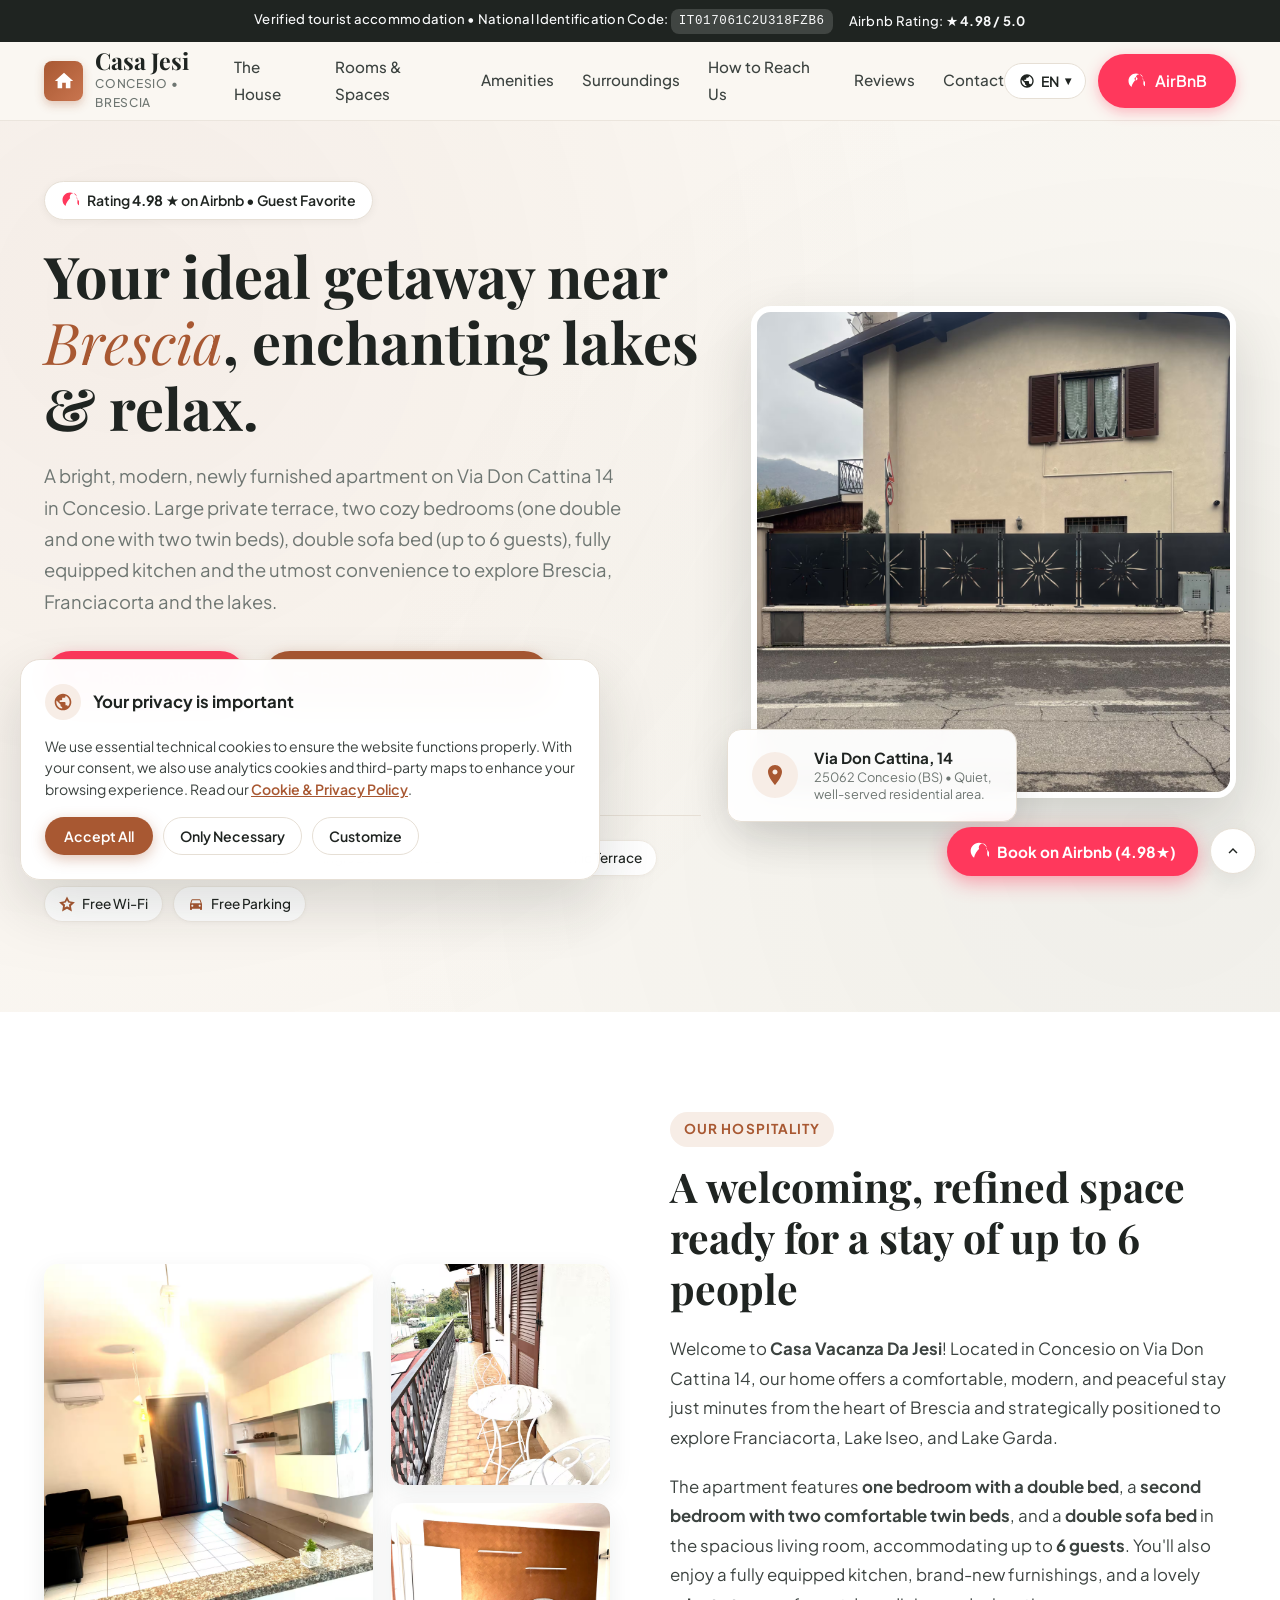
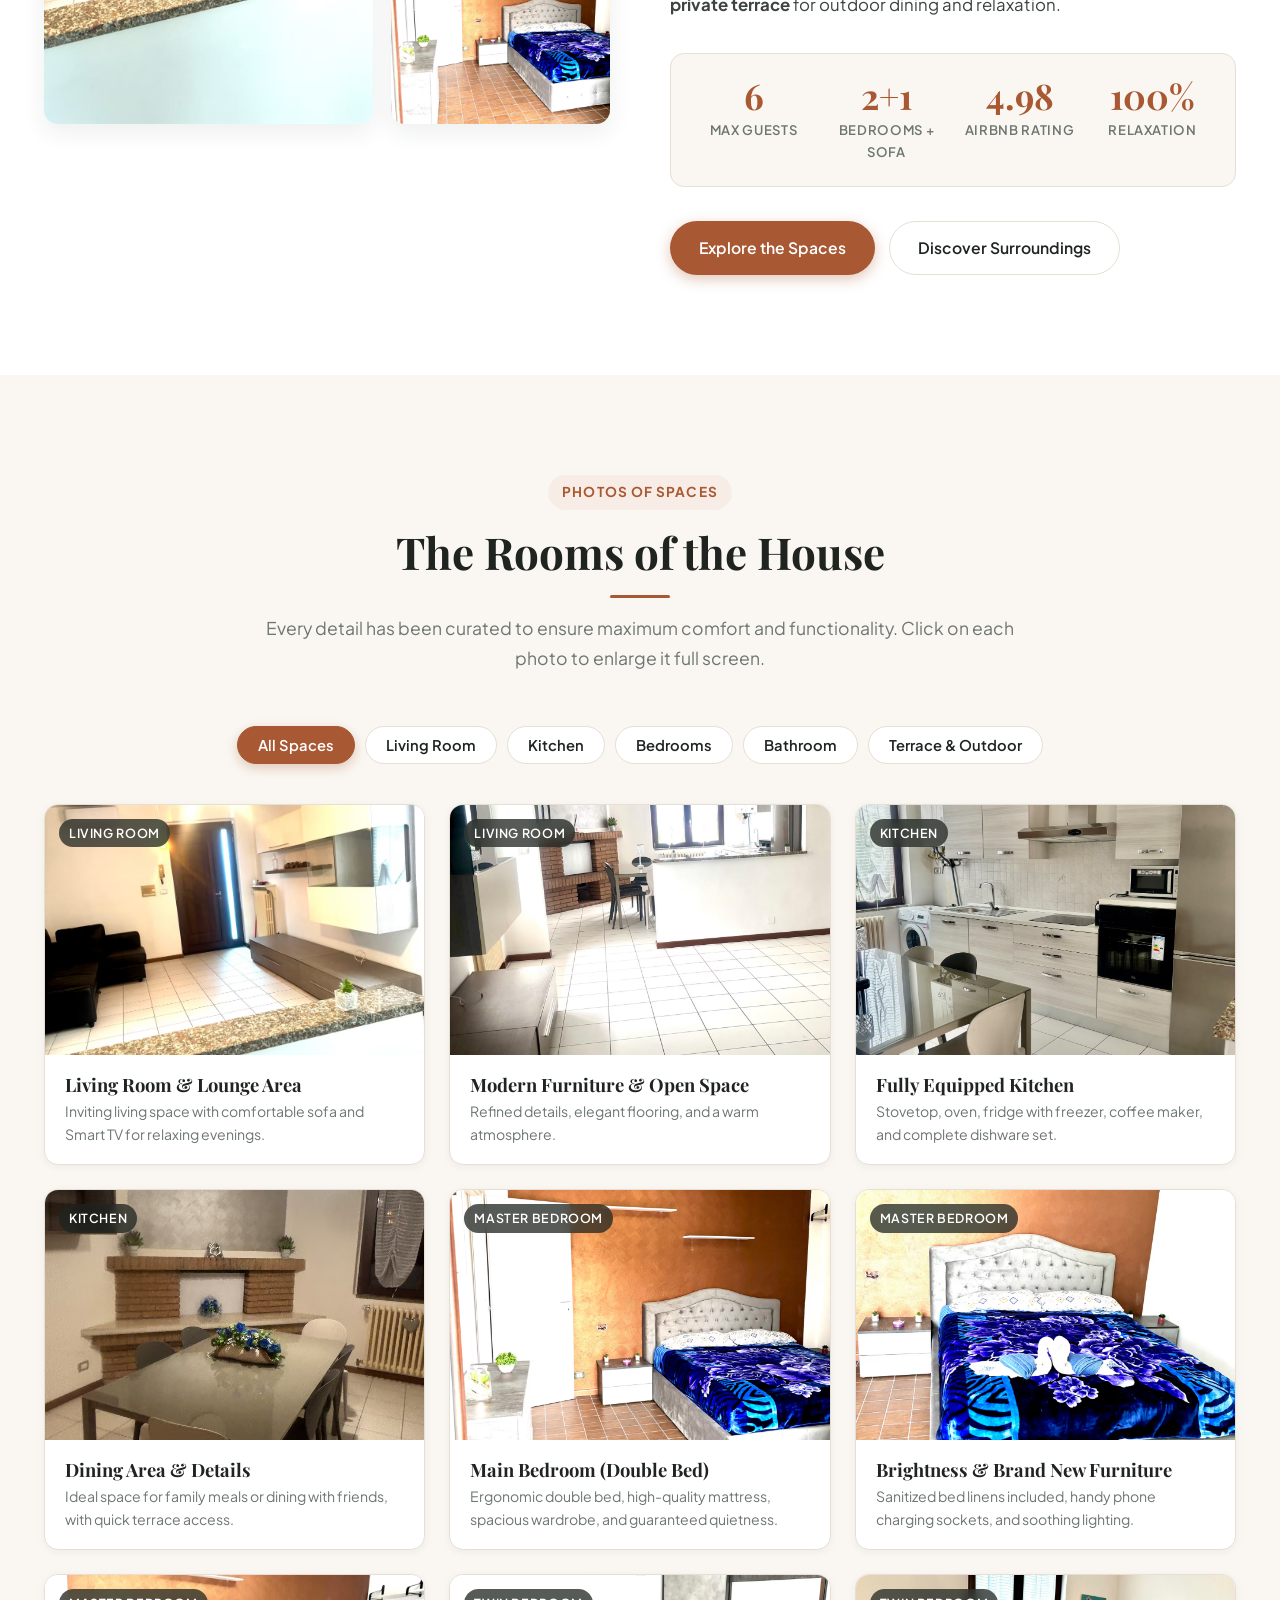
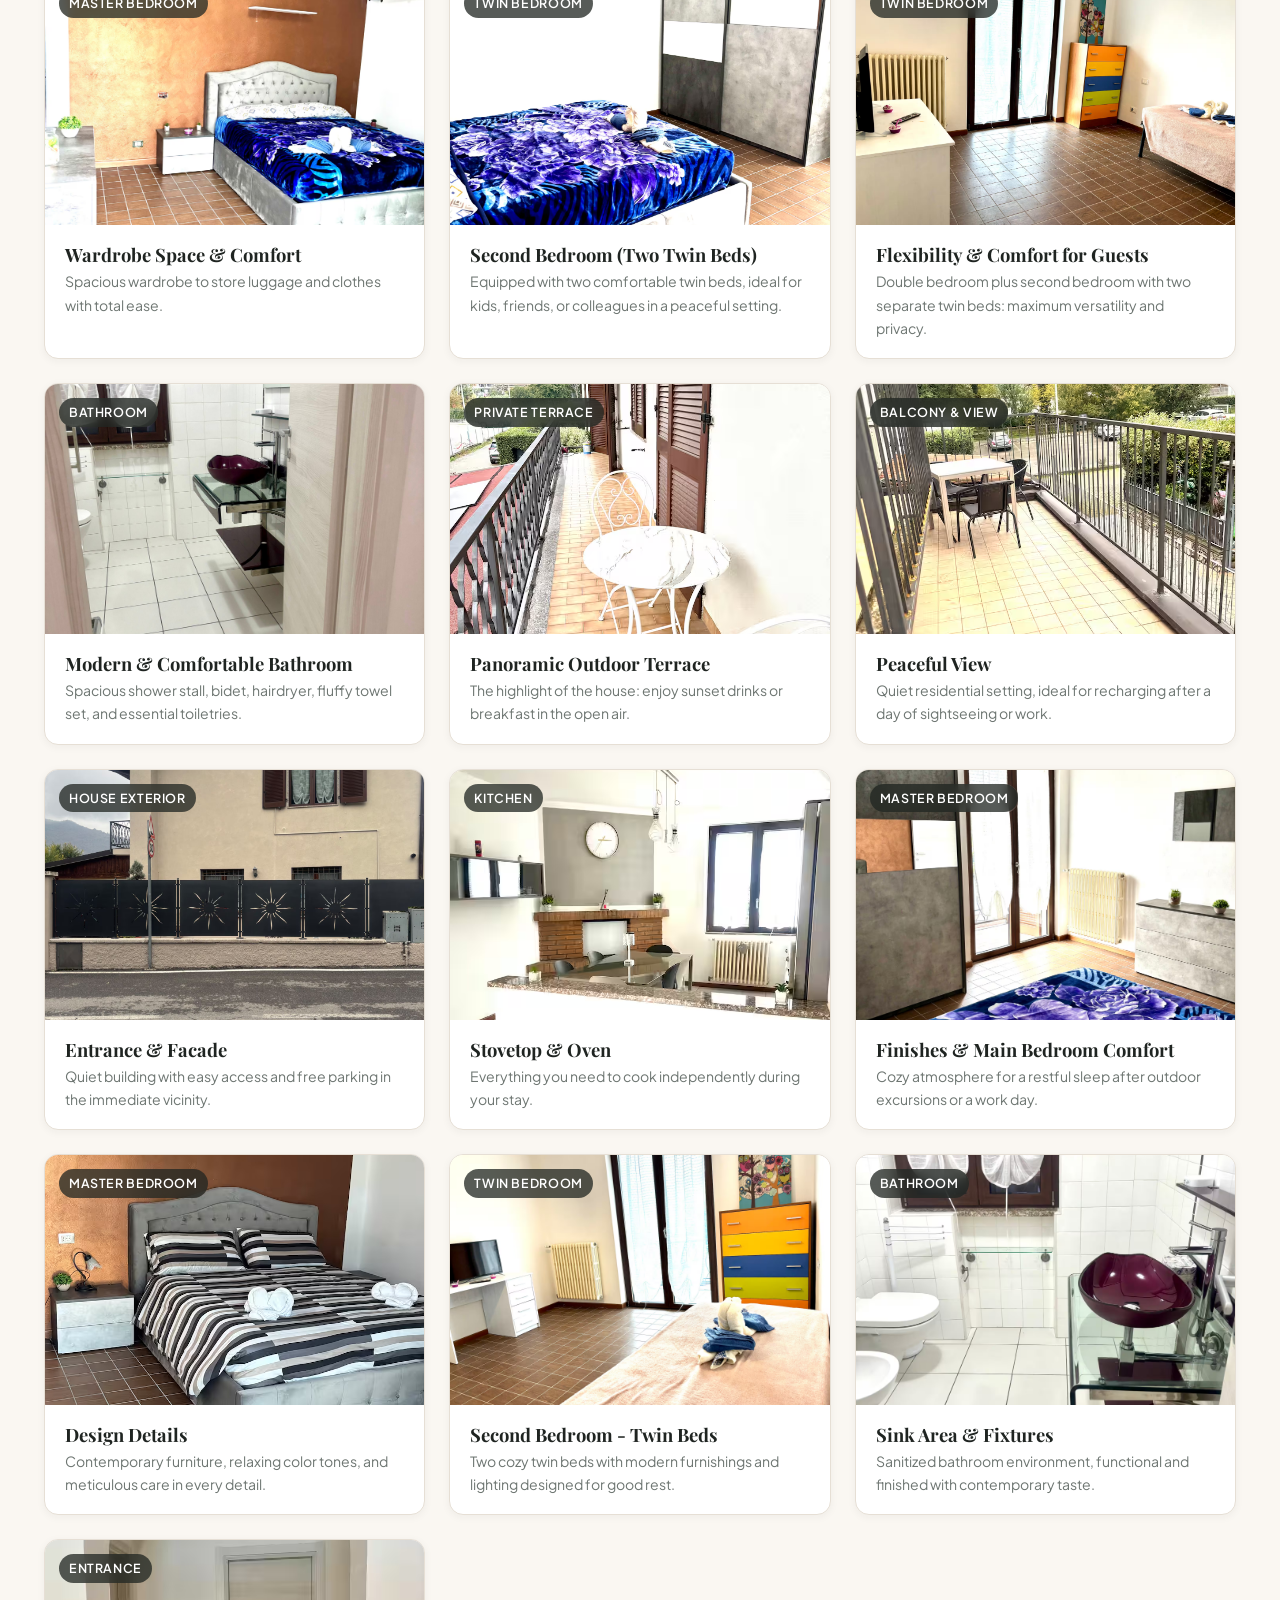
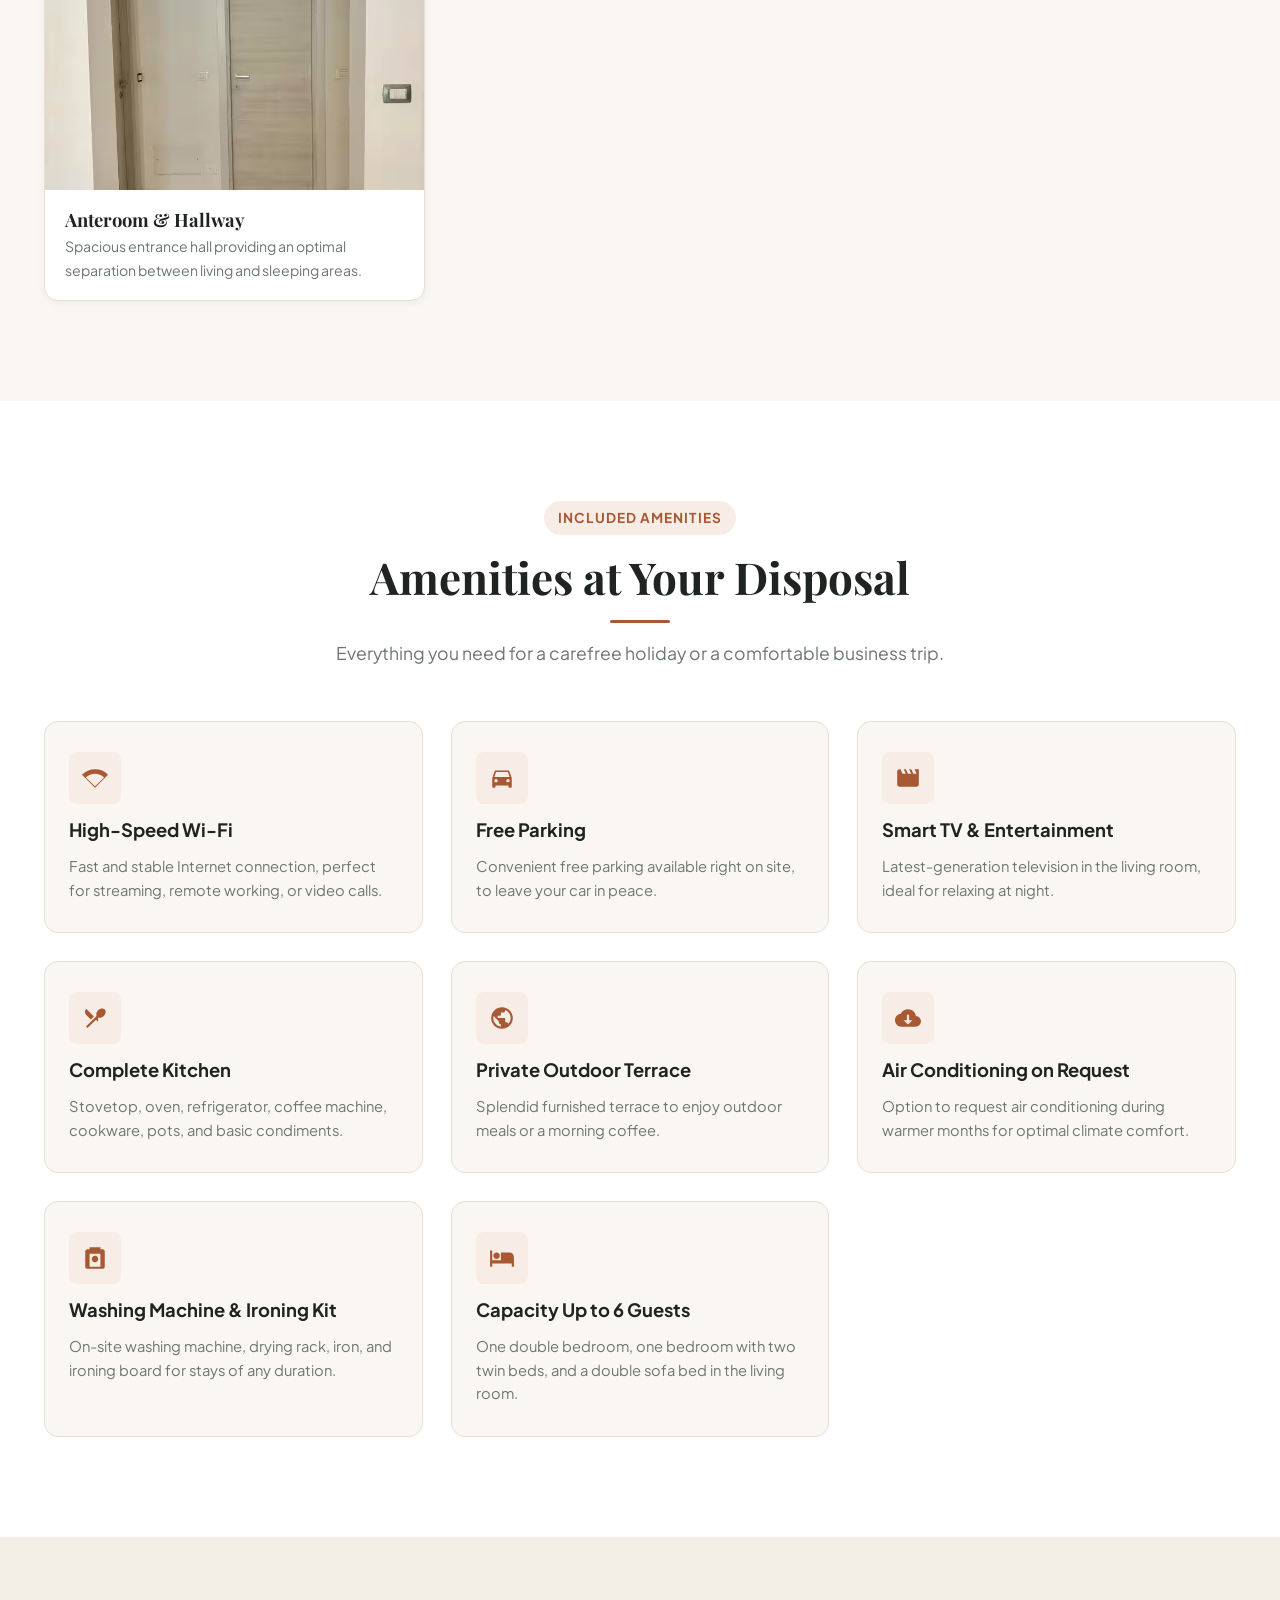
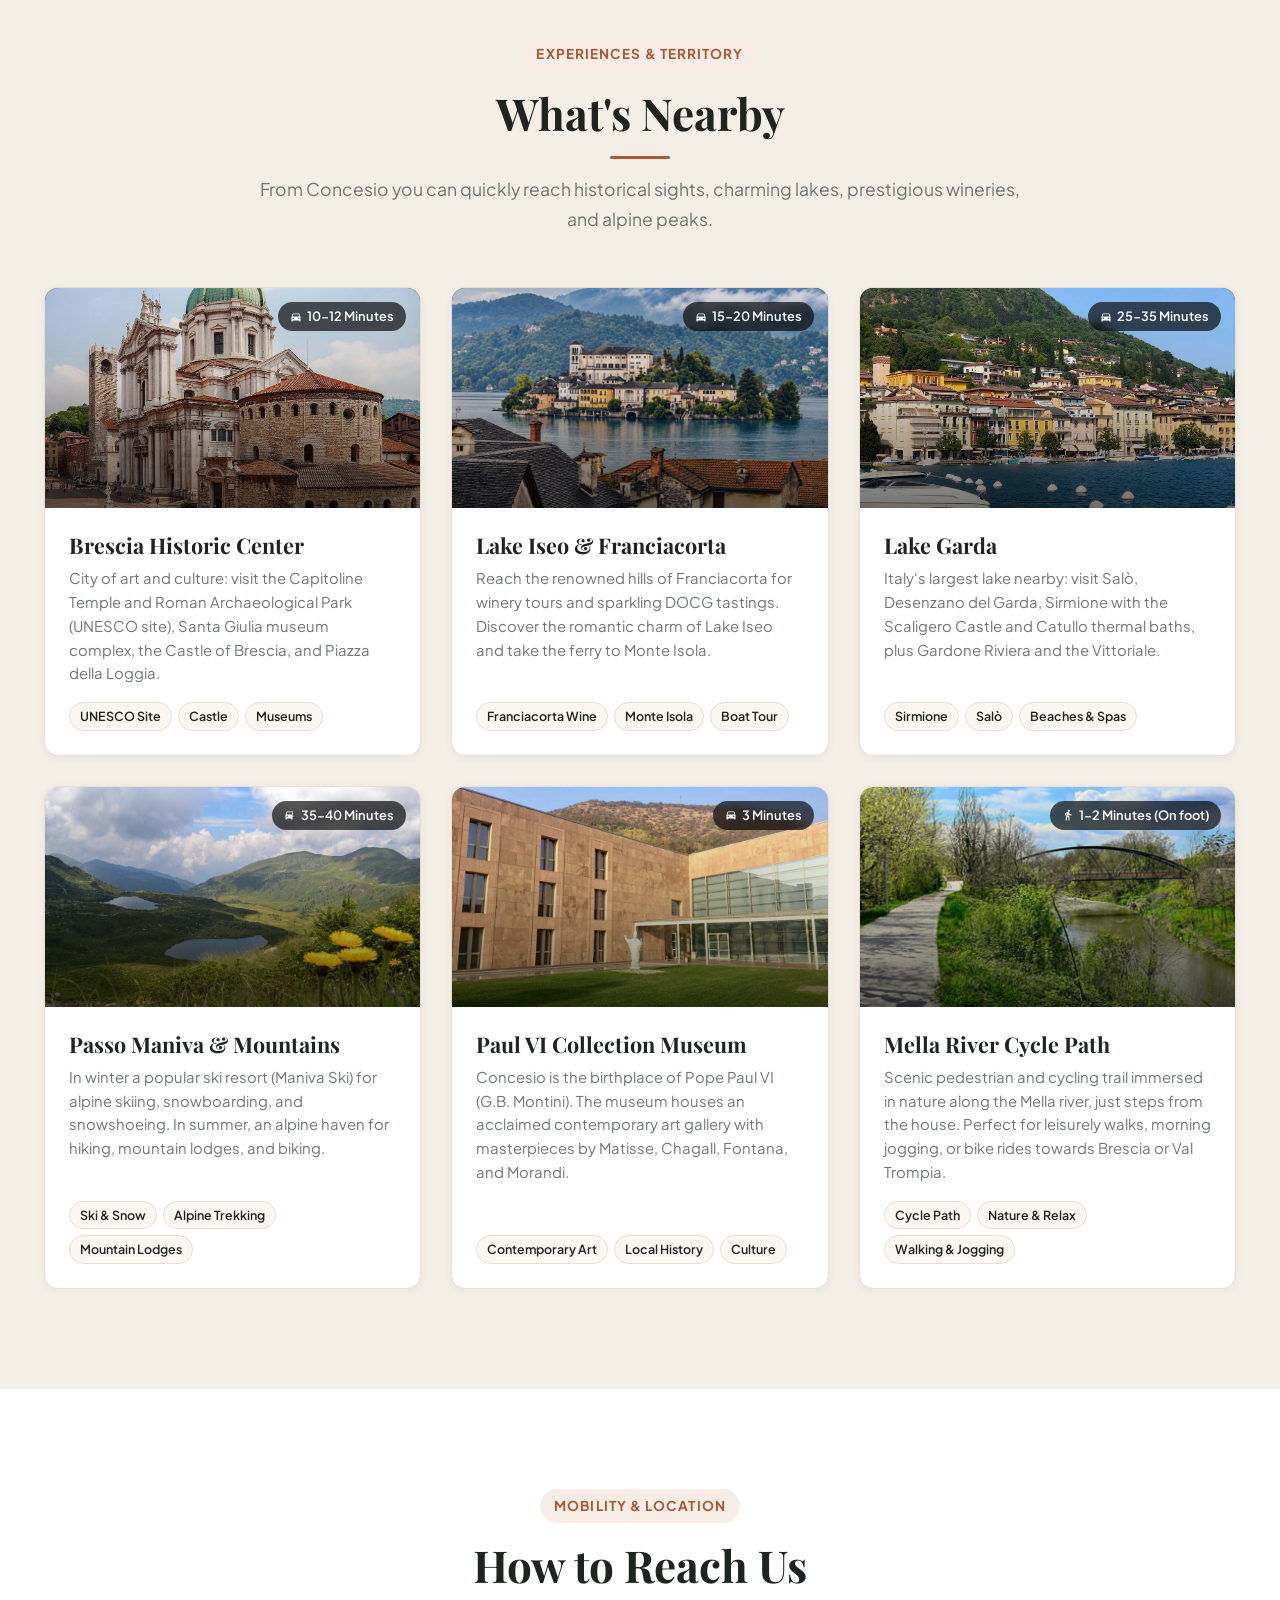
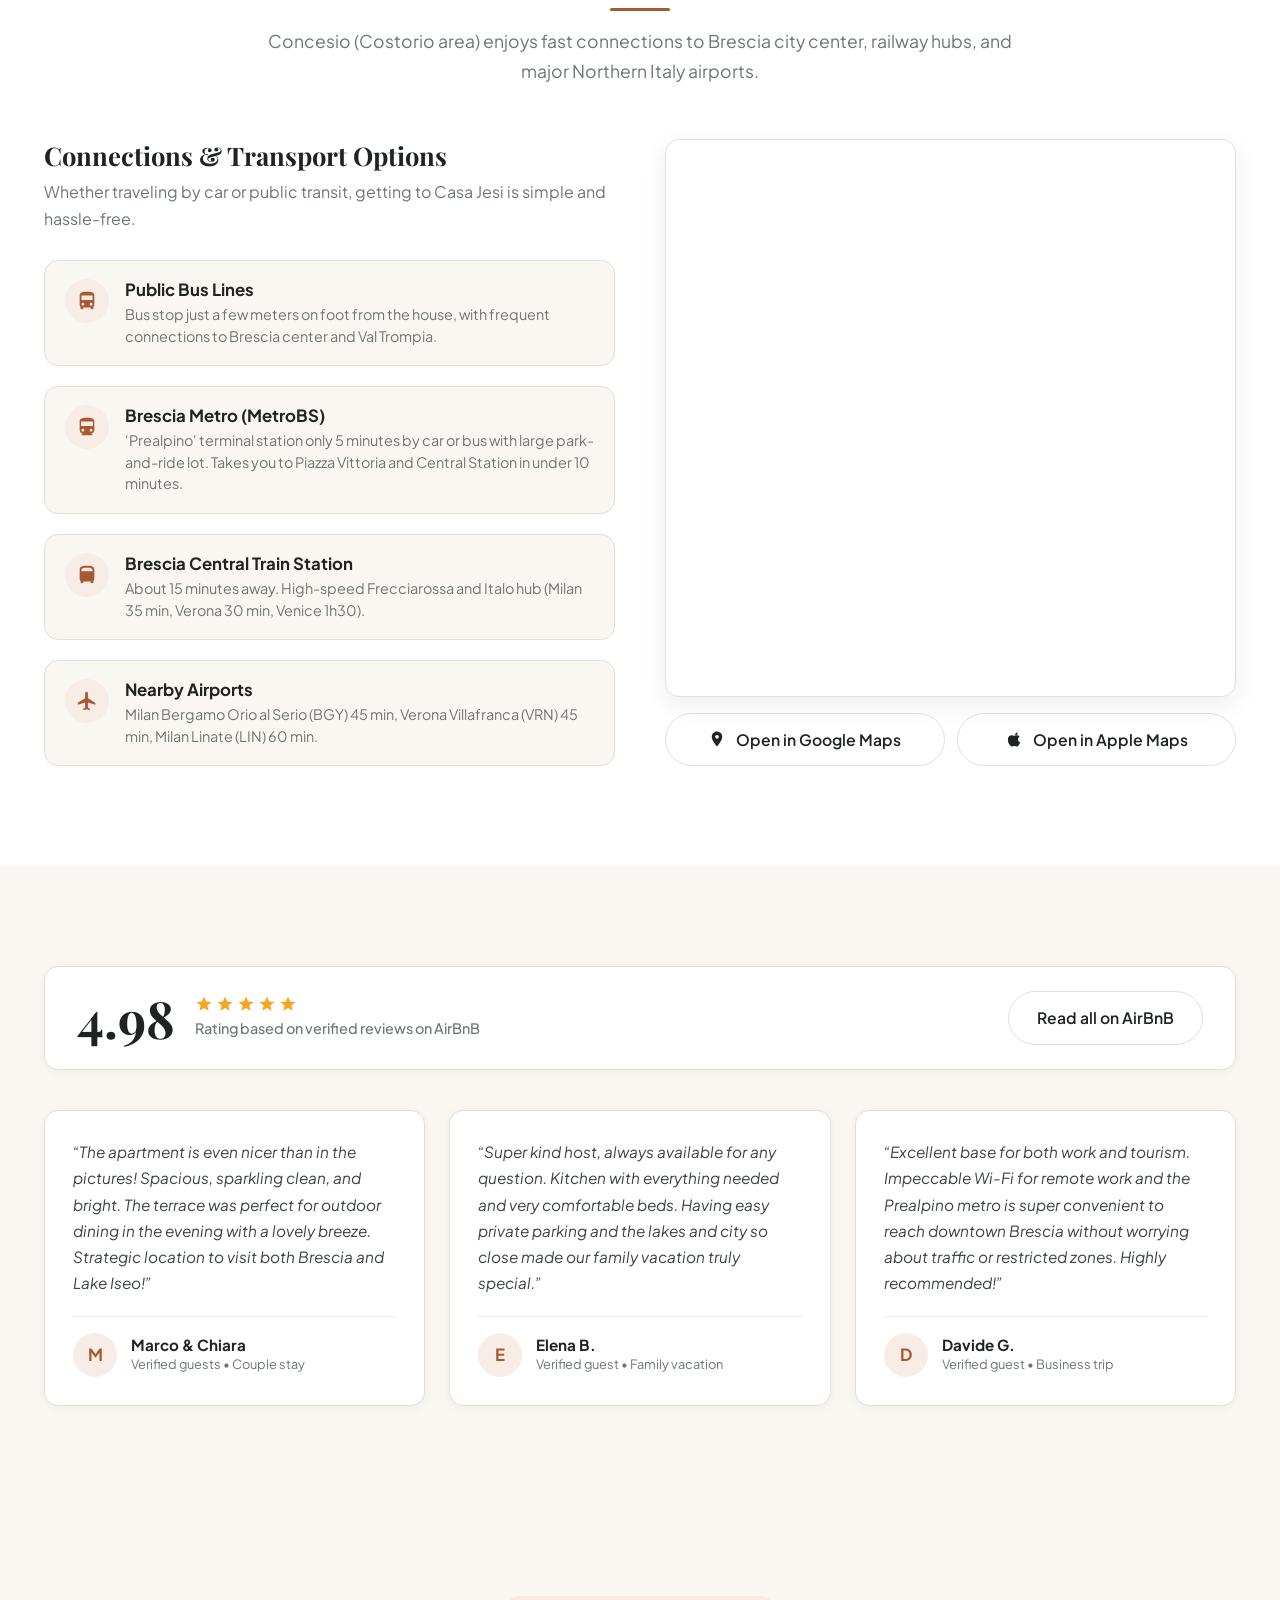
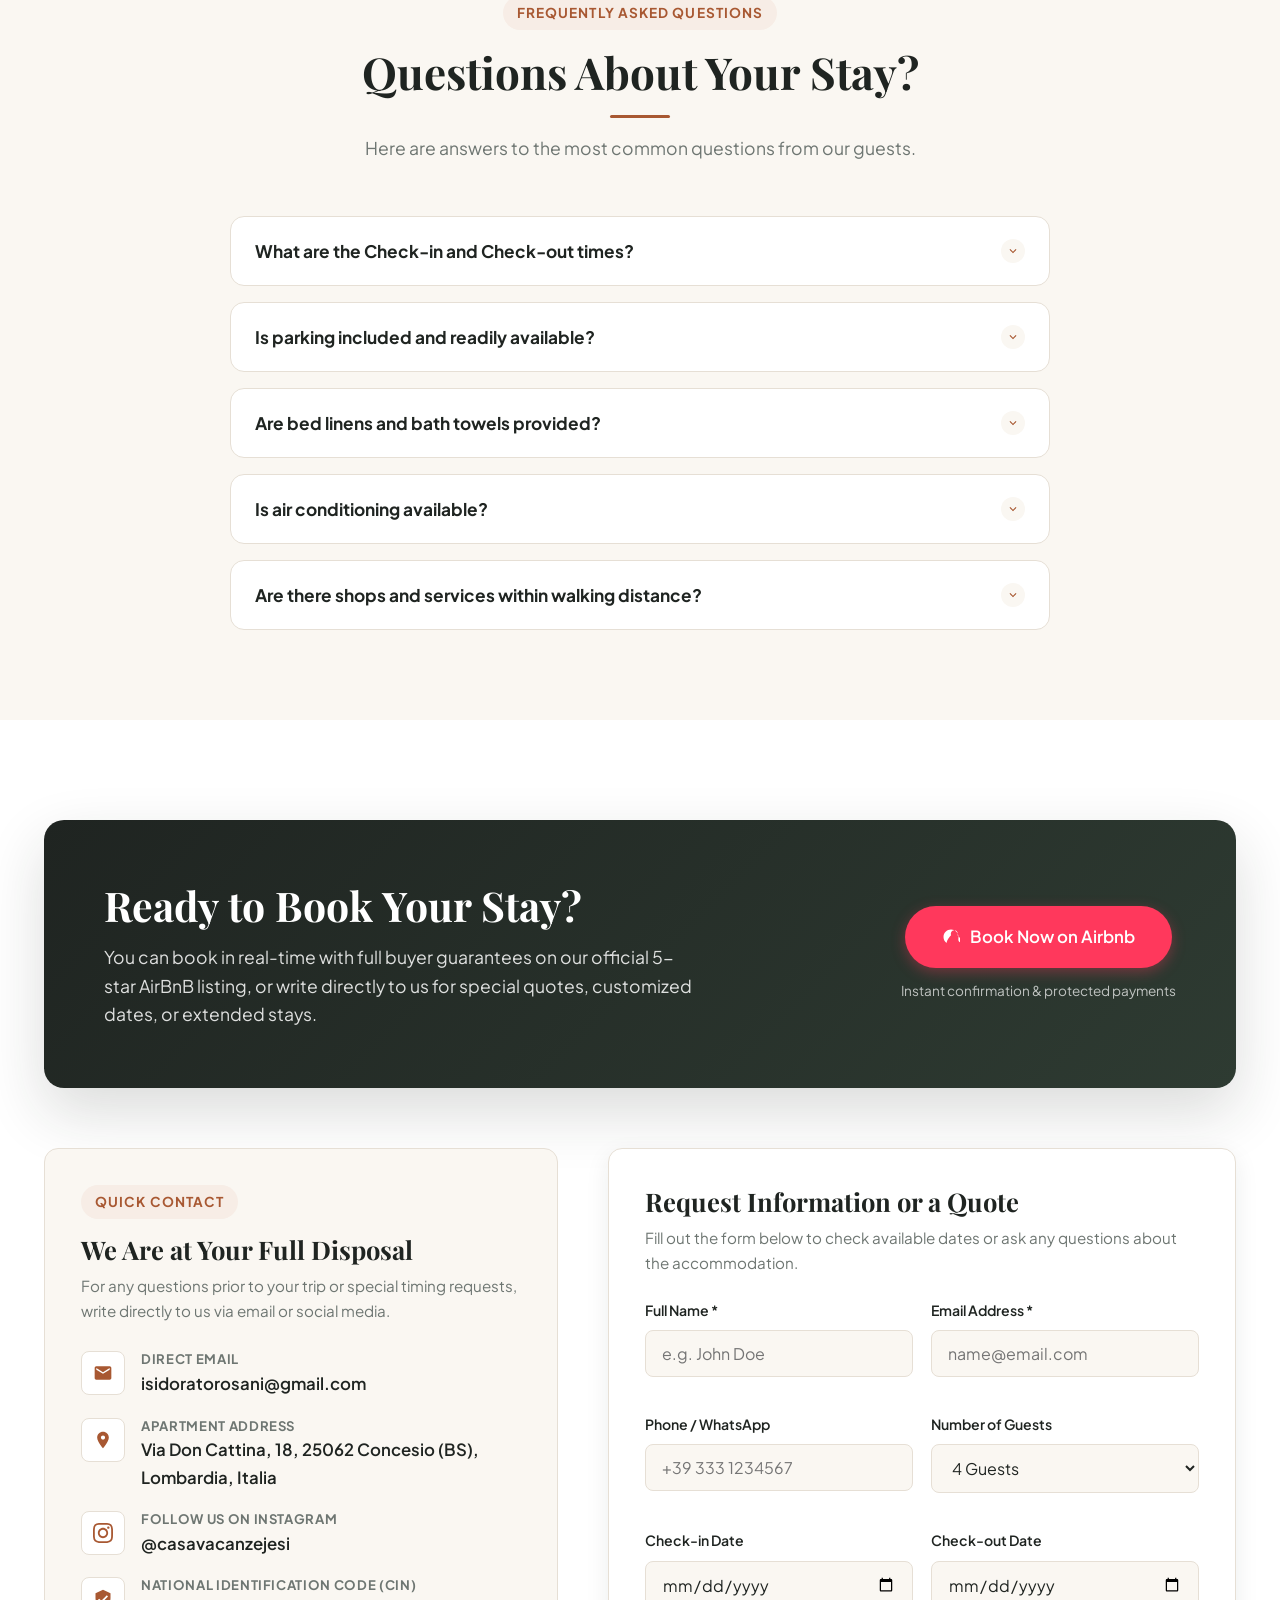
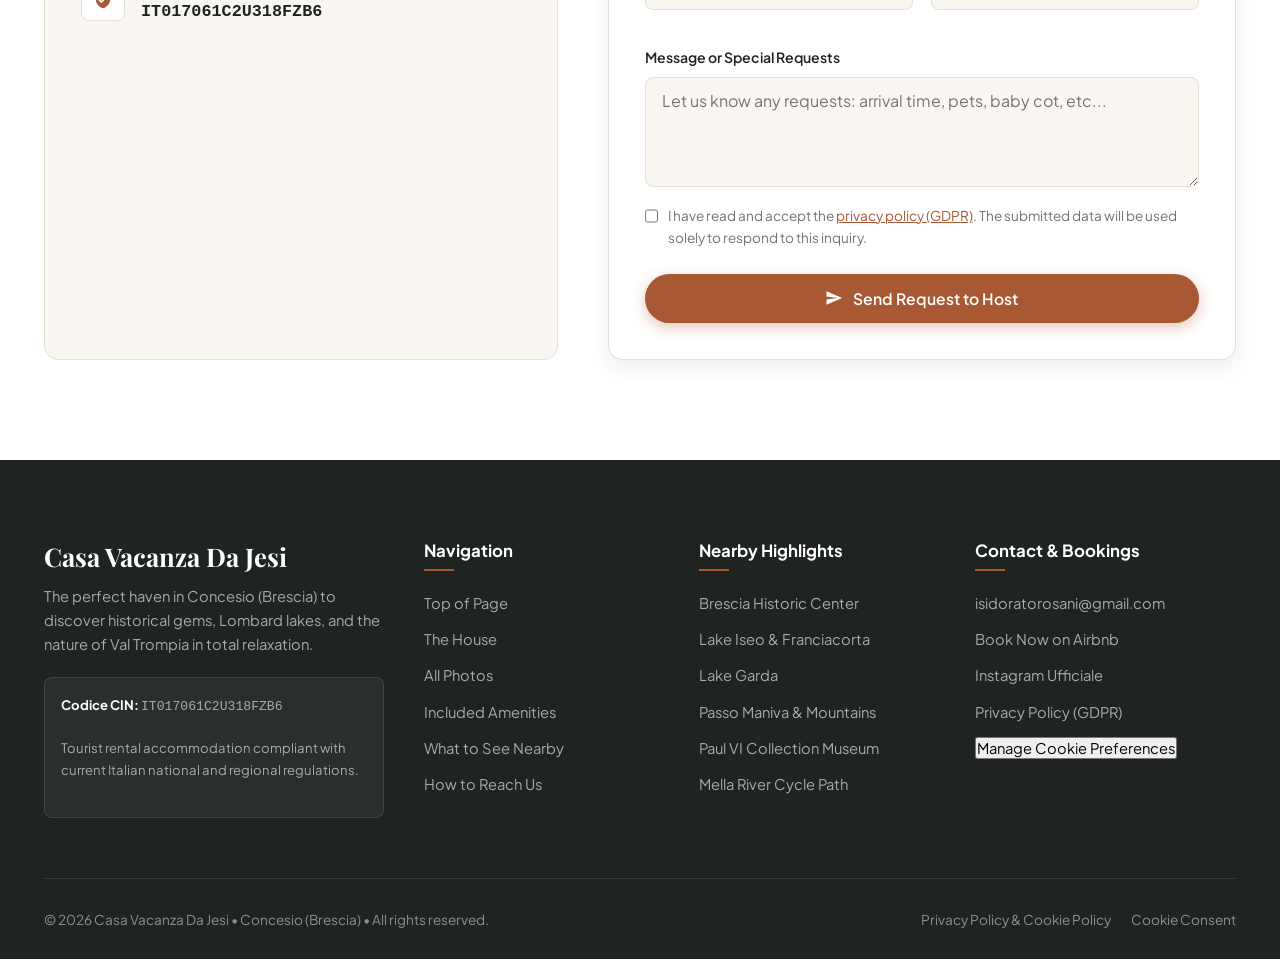
==== commit 561cdaaa: "Modifiche indirizzo e sitemap" ====
--- a/BB_Client_Concesio_1/index.html
+++ b/BB_Client_Concesio_1/index.html
@@ -17,7 +17,7 @@
   <meta property="og:type" content="website">
   <meta property="og:url" content="https://www.casajesi.com/">
   <meta property="og:title" content="Casa Vacanza Da Jesi | Alloggio Confortevole a Concesio (Brescia)">
-  <meta property="og:description" content="Elegante appartamento in Via Don Cattina 18 con terrazza privata, 1 camera matrimoniale, 1 camera con 2 letti singoli, divano letto (fino a 6 ospiti), cucina attrezzata, parcheggio gratuito e Wi-Fi veloce. Valutazione 4.98 su Airbnb!">
+  <meta property="og:description" content="Elegante appartamento in Via Don Cattina 14 con terrazza privata, 1 camera matrimoniale, 1 camera con 2 letti singoli, divano letto (fino a 6 ospiti), cucina attrezzata, parcheggio gratuito e Wi-Fi veloce. Valutazione 4.98 su Airbnb!">
   <meta property="og:image" content="https://www.casajesi.com/assets/img_home/Casa_Esterna_1.jpeg">
 
   <!-- Twitter Card -->
@@ -169,7 +169,7 @@
             </h1>
 
             <p class="hero-description" data-i18n="hero_desc">
-              Un appartamento luminoso, moderno e arredato a nuovo in Via Don Cattina 18 a Concesio. Ampia terrazza privata, due accoglienti camere da letto (una matrimoniale e una con due letti singoli), divano letto a due posti (fino a 6 ospiti), cucina accessoriata e la massima comodità per visitare Brescia, la Franciacorta e i laghi.
+              Un appartamento luminoso, moderno e arredato a nuovo in Via Don Cattina 14 a Concesio. Ampia terrazza privata, due accoglienti camere da letto (una matrimoniale e una con due letti singoli), divano letto a due posti (fino a 6 ospiti), cucina accessoriata e la massima comodità per visitare Brescia, la Franciacorta e i laghi.
             </p>
 
             <div class="hero-actions">
@@ -256,7 +256,7 @@
             <span class="section-badge" data-i18n="about_badge">La Nostra Accoglienza</span>
             <h2 data-i18n="about_title">Uno spazio accogliente, curato e pronto per un soggiorno fino a 6 persone</h2>
             <p data-i18n="about_p1">
-              Benvenuti a <strong>Casa Vacanza Da Jesi</strong>! Situata a Concesio in Via Don Cattina 18, la nostra abitazione offre una soluzione comoda, moderna e silenziosa, a pochissimi minuti dal cuore di Brescia e strategicamente posizionata per raggiungere la Franciacorta, il Lago d'Iseo e il Lago di Garda.
+              Benvenuti a <strong>Casa Vacanza Da Jesi</strong>! Situata a Concesio in Via Don Cattina 14, la nostra abitazione offre una soluzione comoda, moderna e silenziosa, a pochissimi minuti dal cuore di Brescia e strategicamente posizionata per raggiungere la Franciacorta, il Lago d'Iseo e il Lago di Garda.
             </p>
             <p data-i18n="about_p2">
               La struttura dispone di <strong>una camera con letto matrimoniale</strong>, una <strong>seconda camera con due comodi letti singoli</strong> e di un <strong>divano letto per 2 persone</strong> nell'ampio soggiorno, garantendo così fino a <strong>6 comodi posti letto</strong>. A disposizione degli ospiti troverai una cucina completa, arredi nuovi e una splendida <strong>terrazzina privata</strong> per mangiare o rilassarsi all'aperto.
@@ -988,10 +988,10 @@
           <!-- Mappa Interattiva & Indicazioni -->
           <div class="map-container-wrap">
             <div class="map-card">
-              <!-- Mappa Google Maps incorporata con PIN esatto su Via Don Cattina 18, Concesio -->
+              <!-- Mappa Google Maps incorporata con PIN esatto su Via Don Cattina 14, Concesio -->
               <iframe 
                 src="https://maps.google.com/maps?q=Via+Don+Cattina+18,+25062+Concesio+BS&amp;t=&amp;z=16&amp;ie=UTF8&amp;iwloc=&amp;output=embed" 
-                title="Mappa Posizione Esatta Casa Vacanza Da Jesi - Via Don Cattina 18, Concesio" 
+                title="Mappa Posizione Esatta Casa Vacanza Da Jesi - Via Don Cattina 14, Concesio" 
                 loading="lazy" 
                 referrerpolicy="no-referrer-when-downgrade" 
                 allowfullscreen>
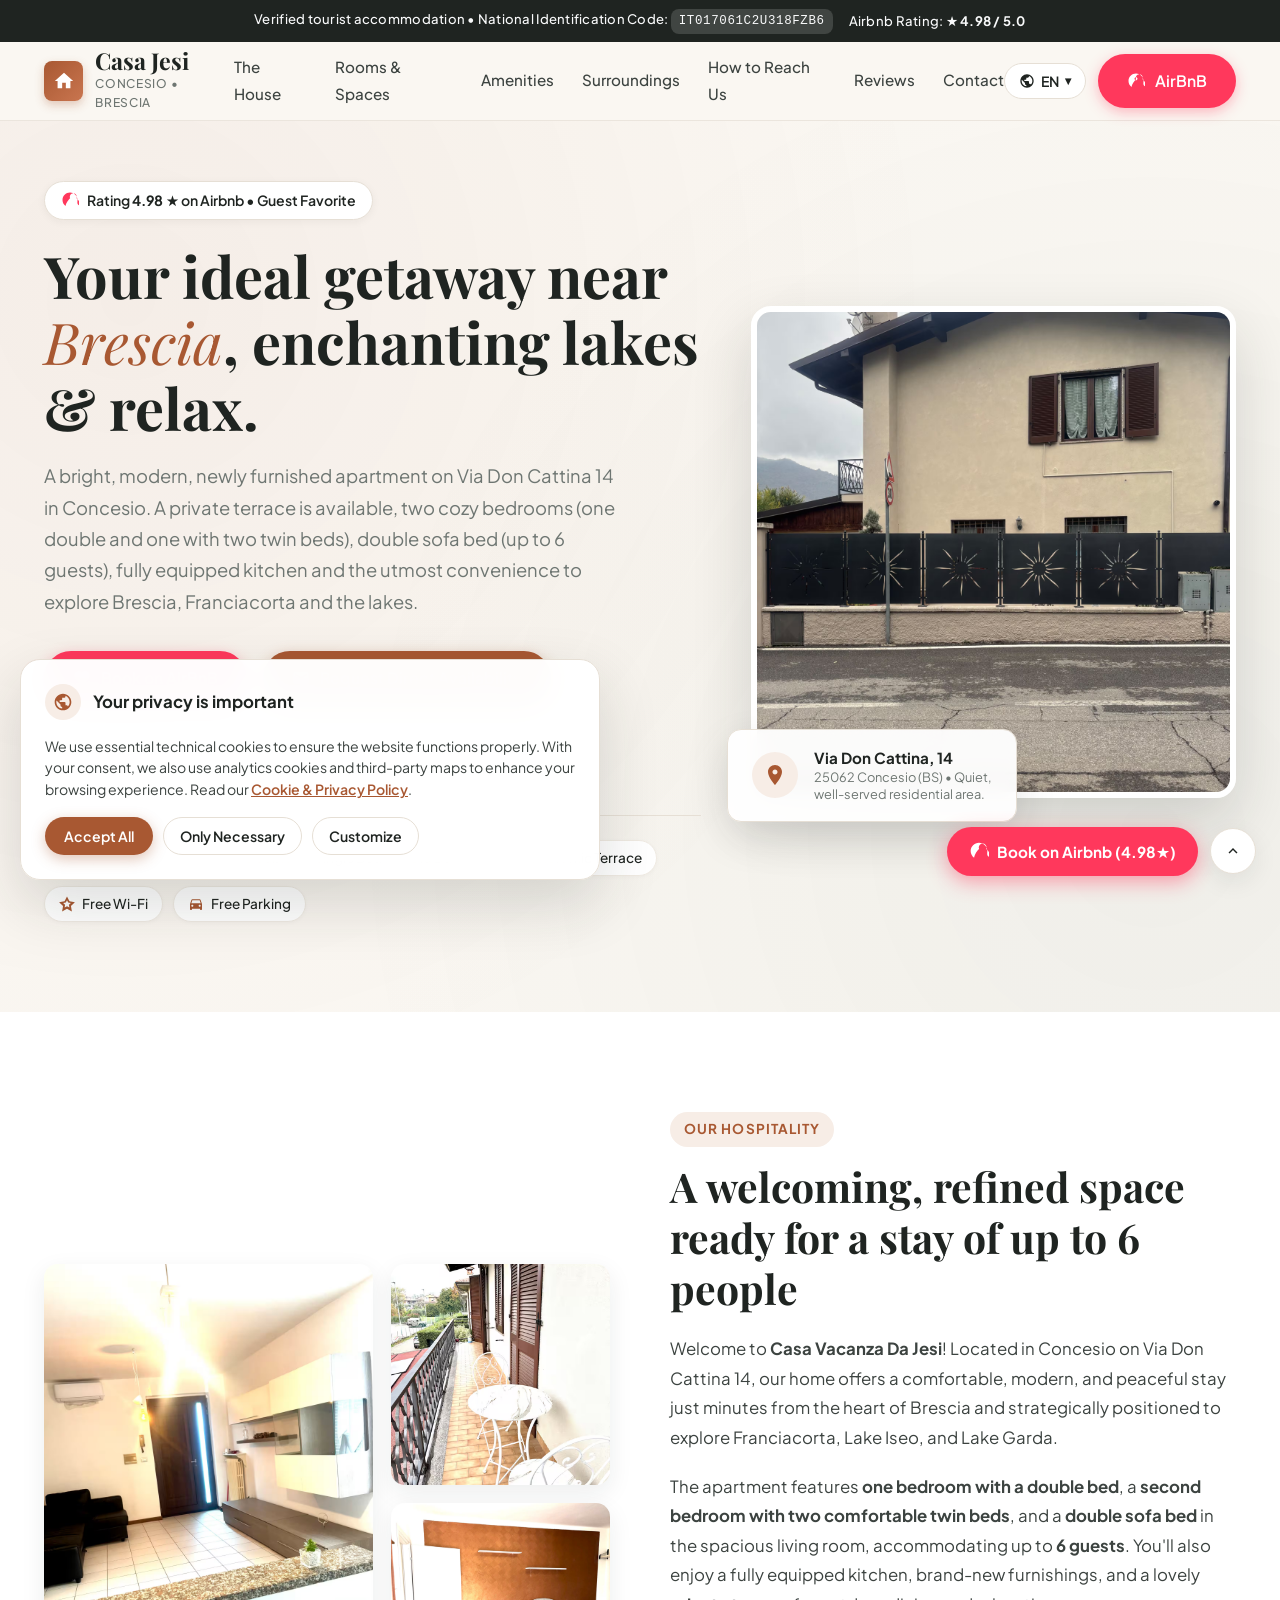
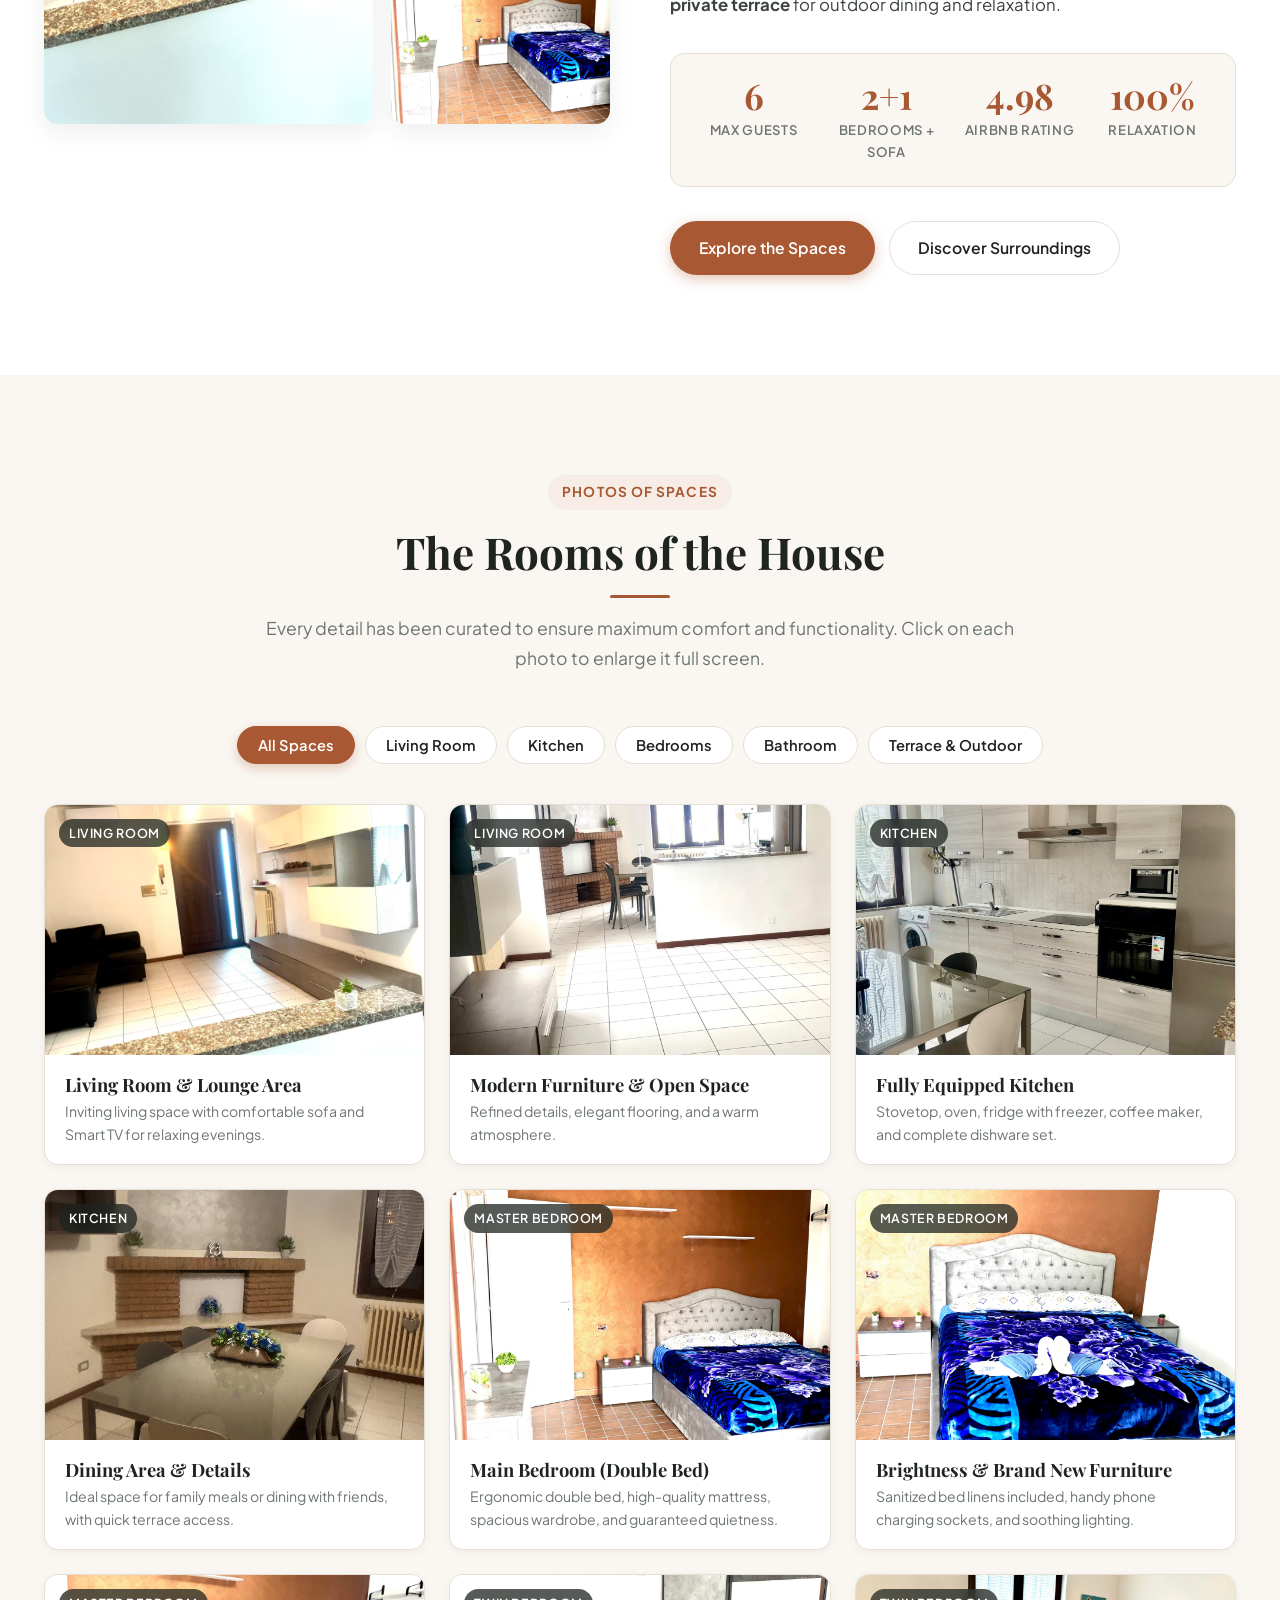
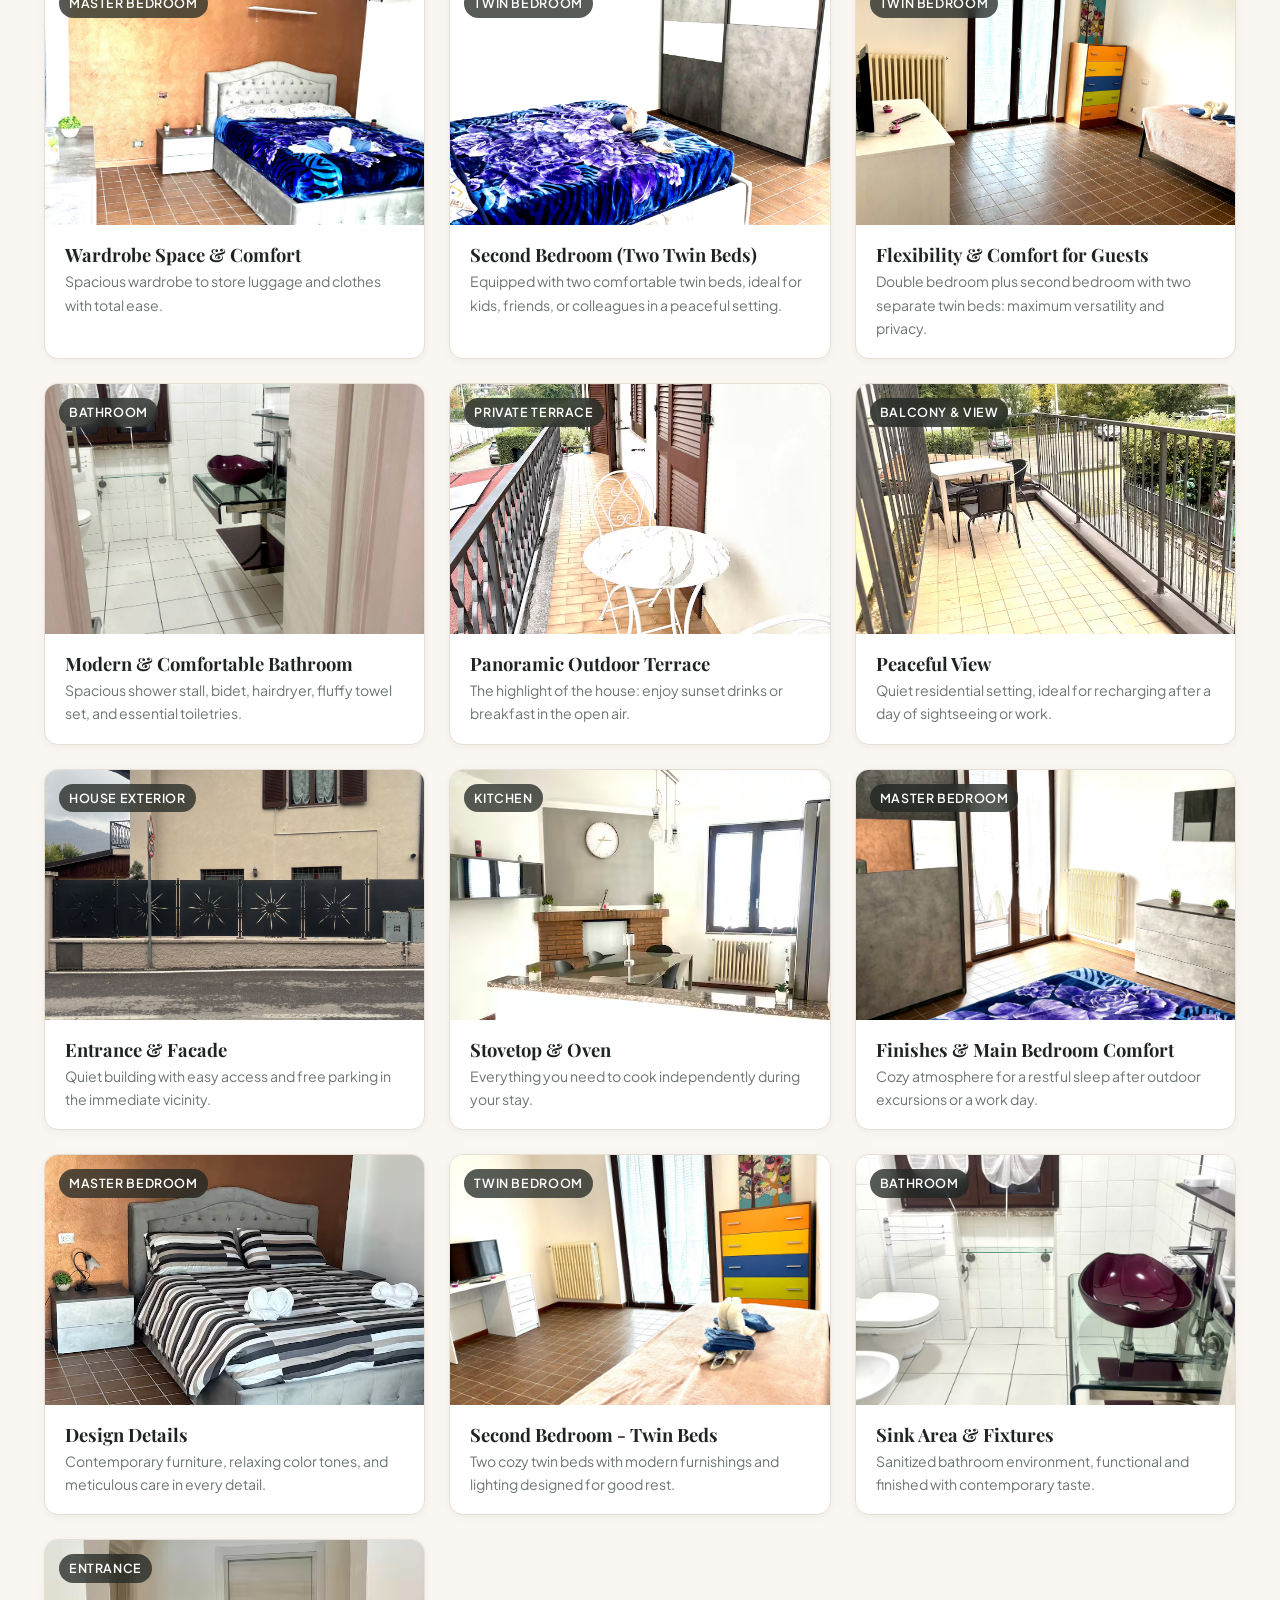
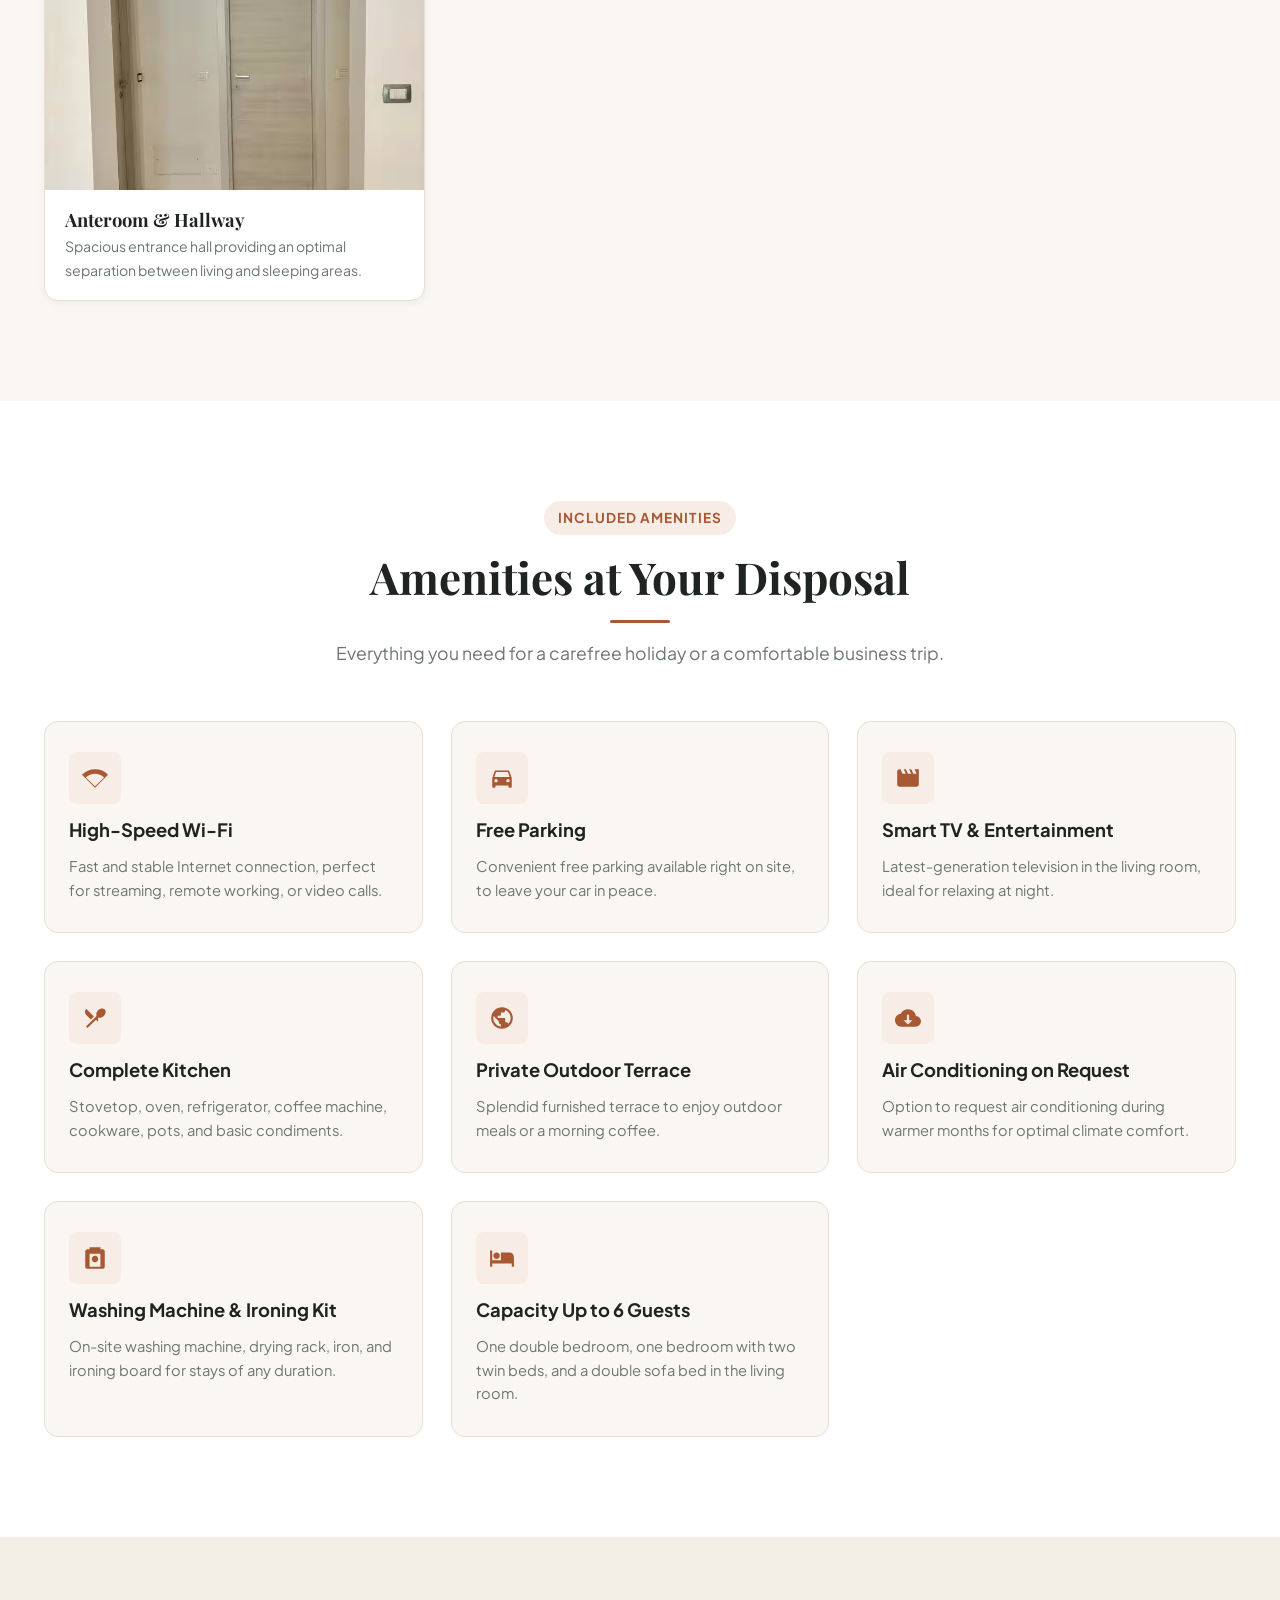
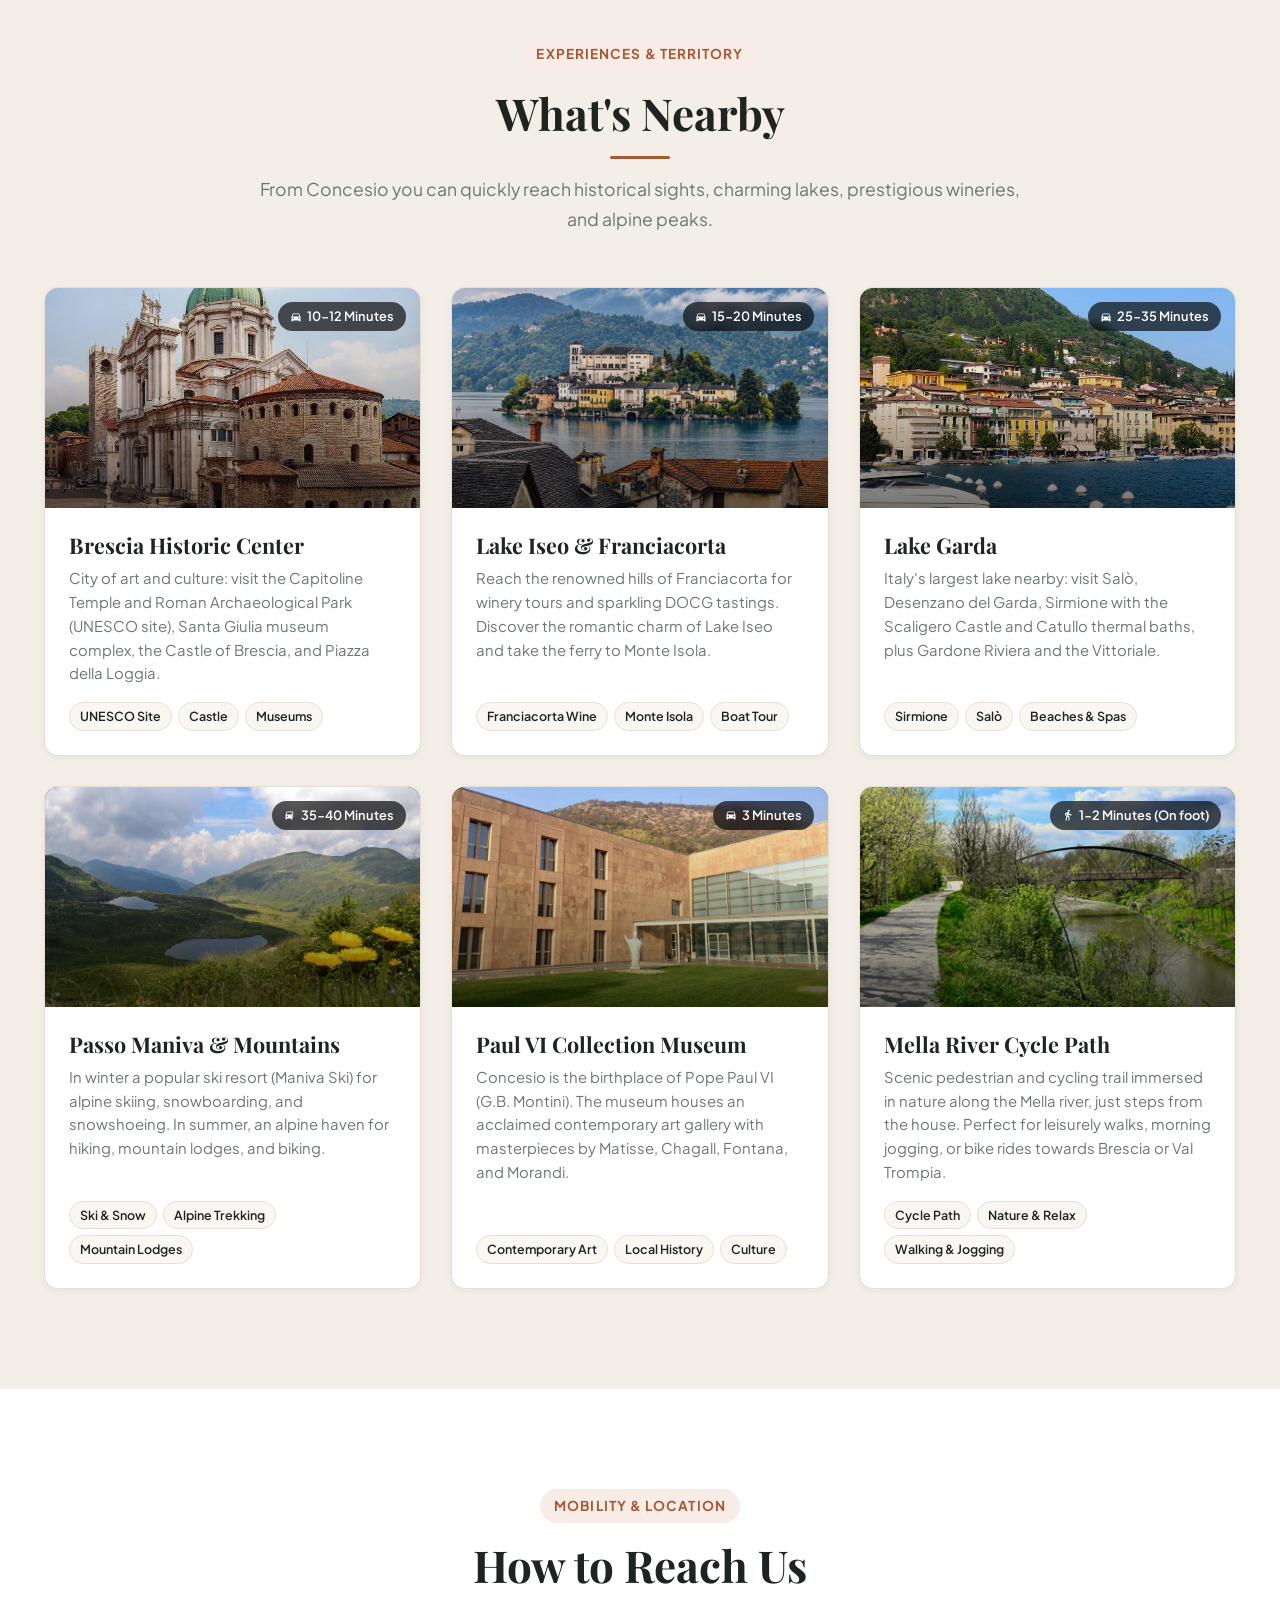
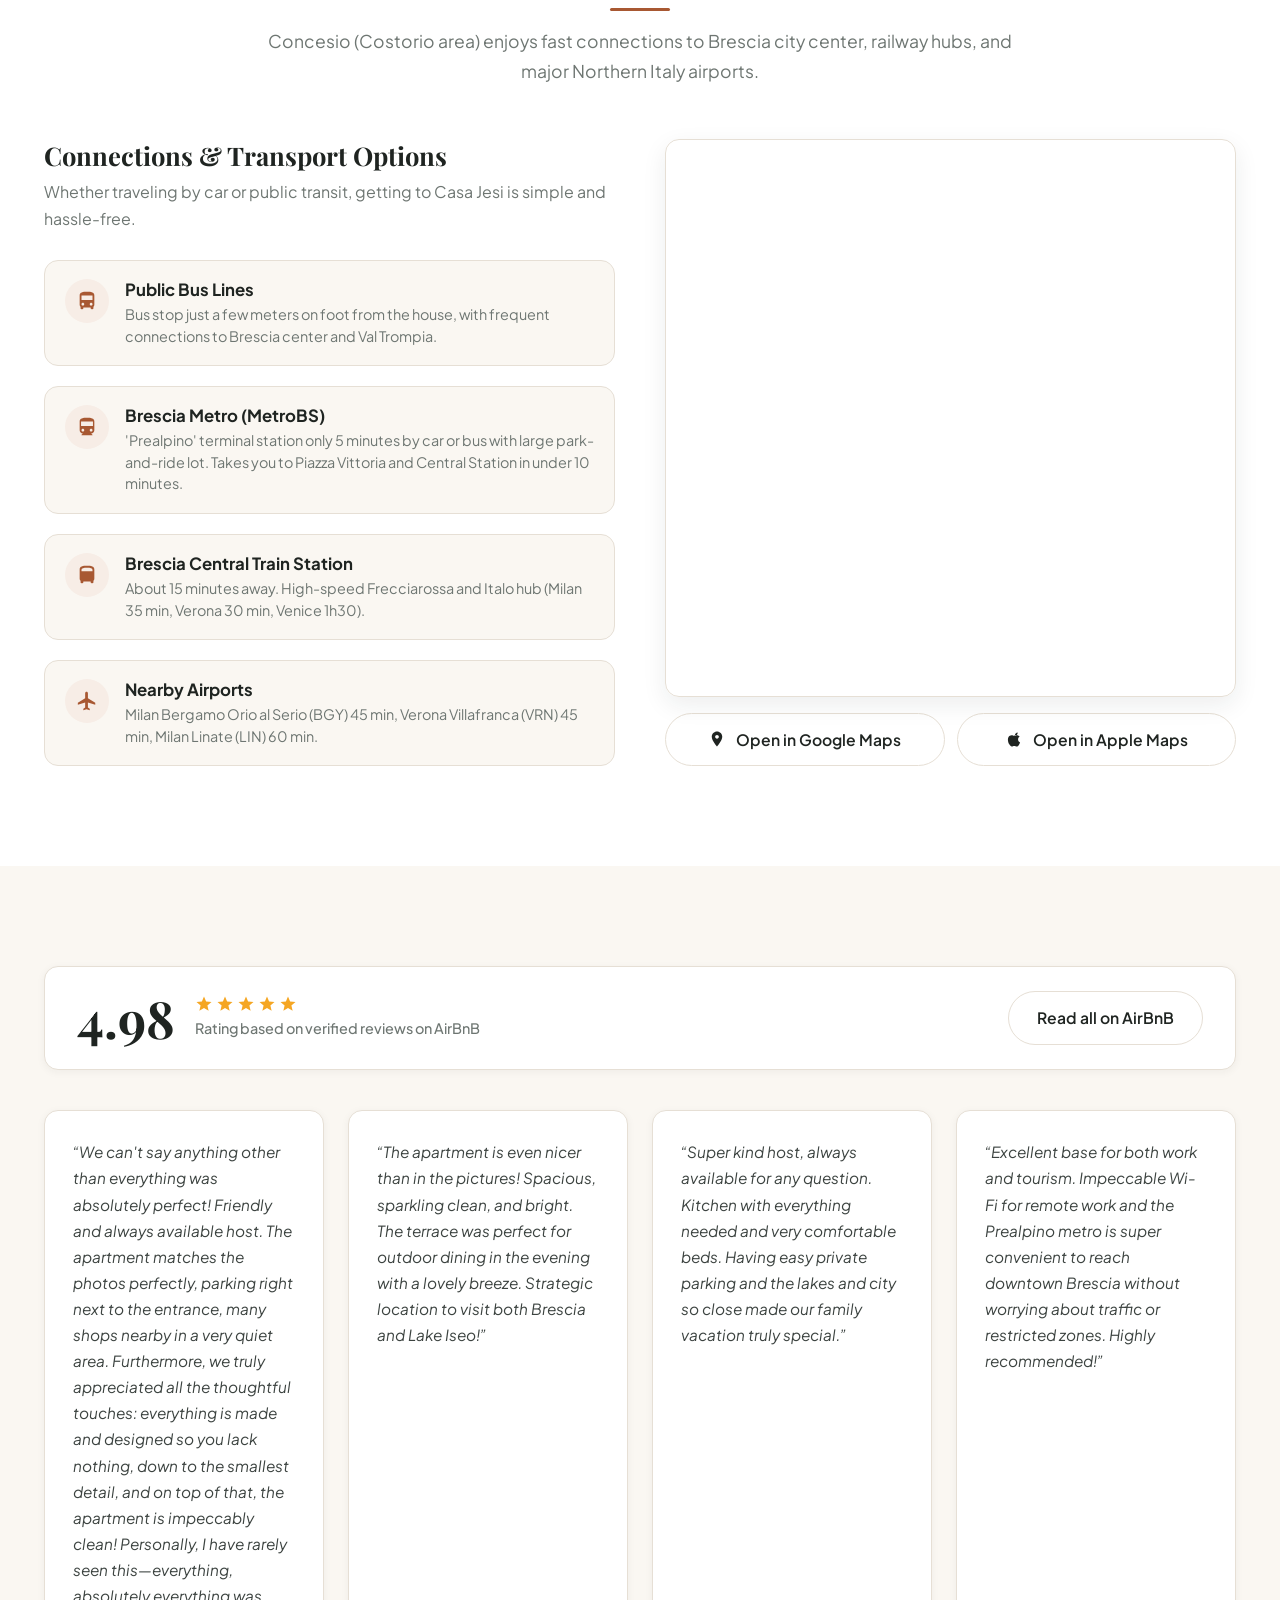
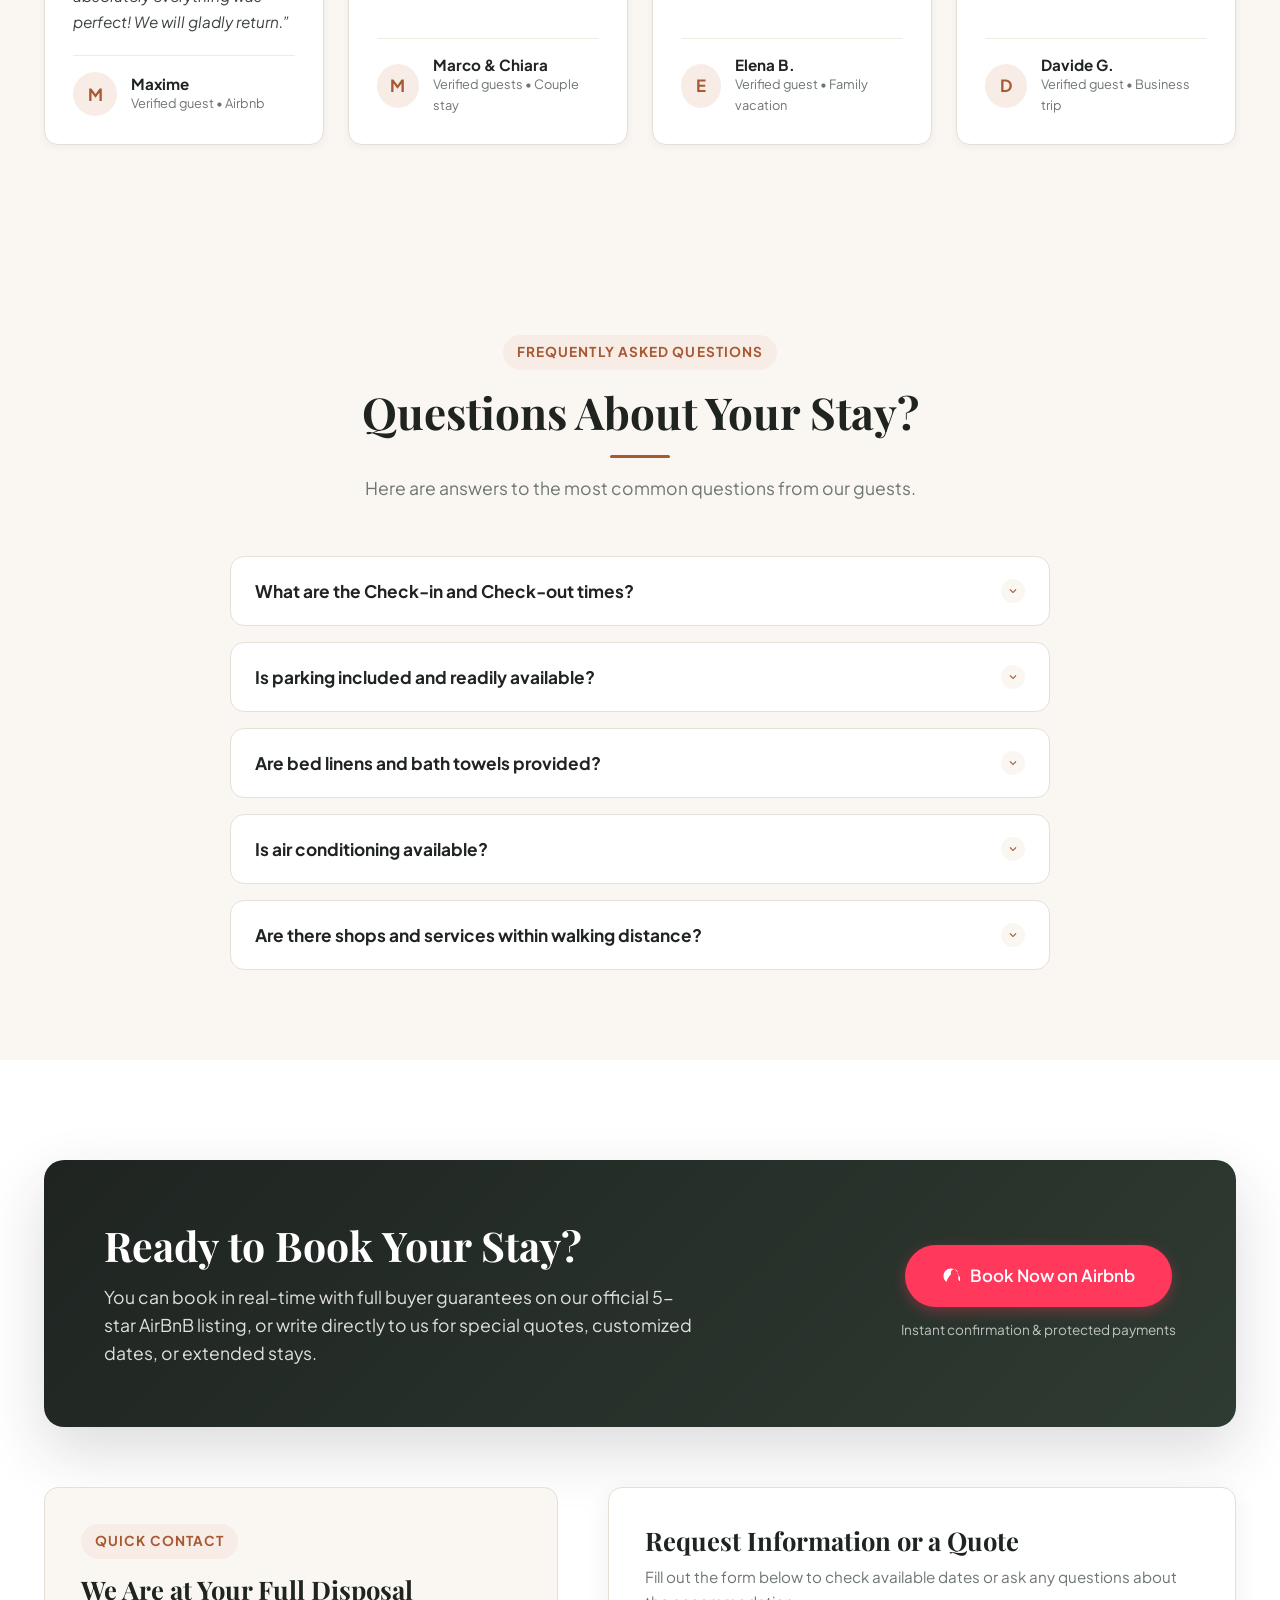
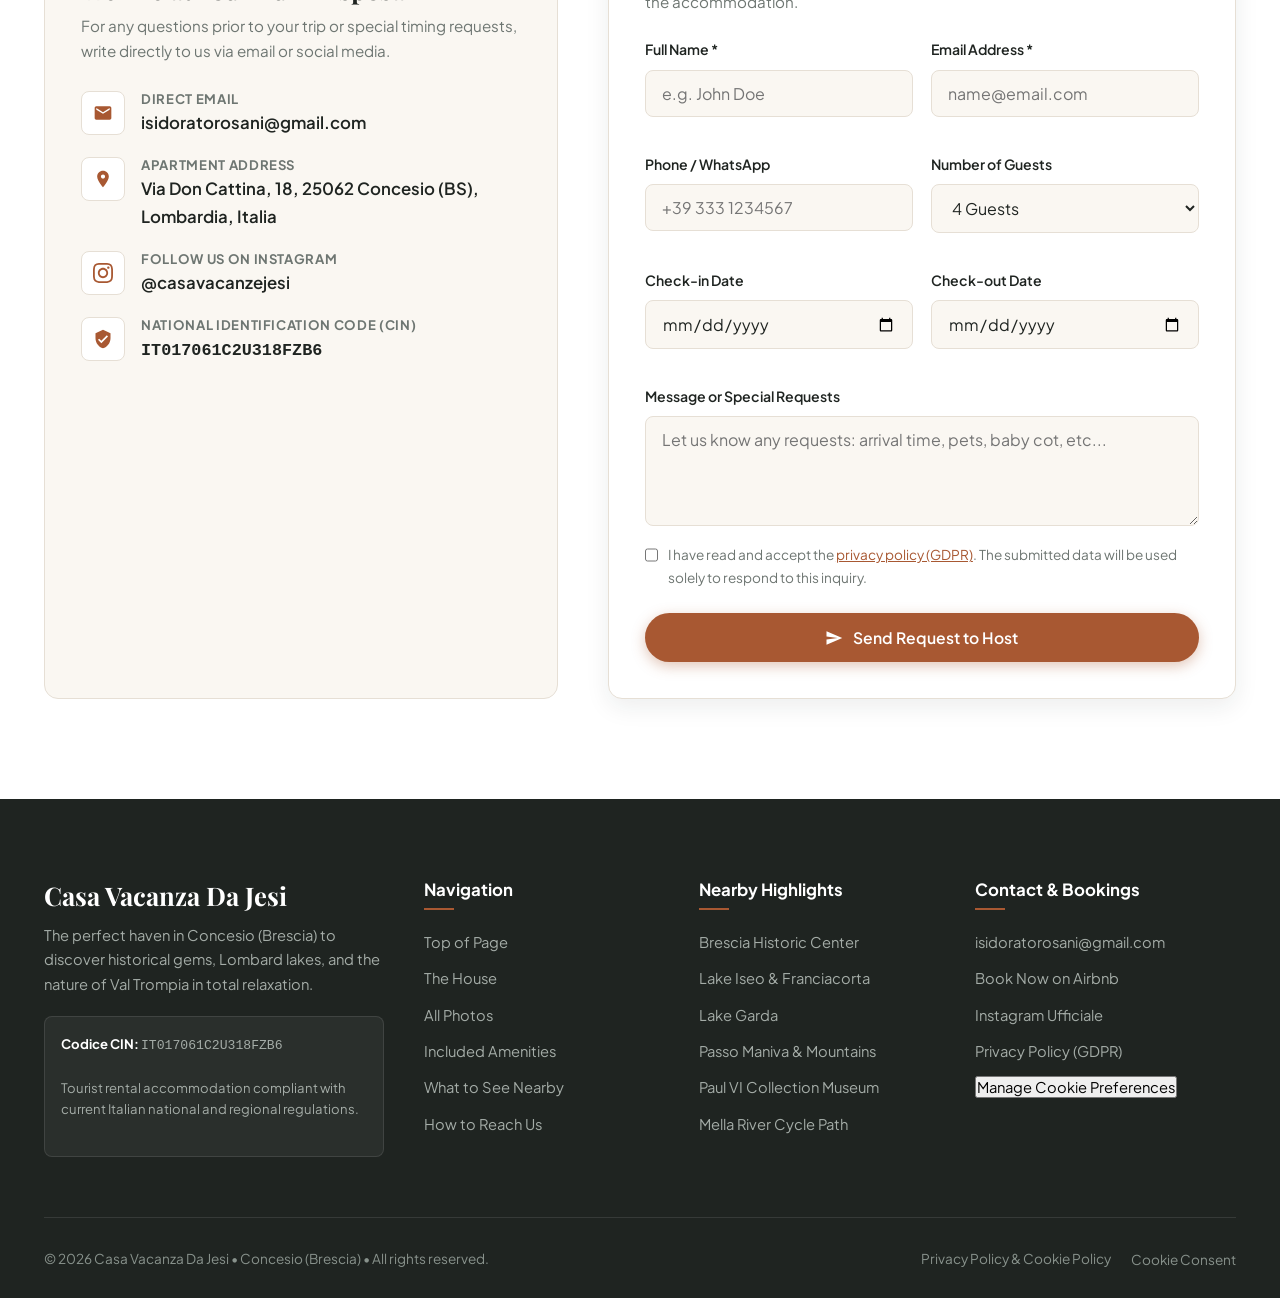
==== commit 1468081d: "Update: terrace description and add Maxime review as first card with EN/ES translations" ====
--- a/BB_Client_Concesio_1/index.html
+++ b/BB_Client_Concesio_1/index.html
@@ -169,7 +169,7 @@
             </h1>
 
             <p class="hero-description" data-i18n="hero_desc">
-              Un appartamento luminoso, moderno e arredato a nuovo in Via Don Cattina 14 a Concesio. Ampia terrazza privata, due accoglienti camere da letto (una matrimoniale e una con due letti singoli), divano letto a due posti (fino a 6 ospiti), cucina accessoriata e la massima comodità per visitare Brescia, la Franciacorta e i laghi.
+              Un appartamento luminoso, moderno e arredato a nuovo in Via Don Cattina 14 a Concesio. È presente una terrazza privata, due accoglienti camere da letto (una matrimoniale e una con due letti singoli), divano letto a due posti (fino a 6 ospiti), cucina accessoriata e la massima comodità per visitare Brescia, la Franciacorta e i laghi.
             </p>
 
             <div class="hero-actions">
@@ -1049,6 +1049,20 @@
 
         <div class="reviews-grid">
           
+          <!-- Recensione 1: Maxime -->
+          <div class="review-card">
+            <p class="review-text" data-i18n="review_maxime_text">
+              “Non possiamo dire nulla, se non che è stato tutto assolutamente perfetto! Host cordiale e sempre disponibile. L'appartamento corrisponde perfettamente alle foto, parcheggio proprio accanto all'ingresso, molti negozi nelle vicinanze in una zona molto tranquilla. Inoltre, abbiamo apprezzato tutte le piccole attenzioni, tutto è fatto e pensato in modo che non vi manchi nulla, fino al minimo dettaglio, e, per di più, l'appartamento è di una pulizia irreprensibile! Personalmente l'ho visto raramente, tutto, assolutamente tutto era perfetto! Ci torneremo con piacere.”
+            </p>
+            <div class="review-author-wrap">
+              <div class="author-avatar">M</div>
+              <div class="author-info">
+                <h4 data-i18n="review_maxime_author">Maxime</h4>
+                <p data-i18n="review_maxime_stay">Ospite verificato • Airbnb</p>
+              </div>
+            </div>
+          </div>
+
           <div class="review-card">
             <p class="review-text" data-i18n="review_1_text">
               “La casa è ancora più bella che nelle fotografie! Spaziosa, pulitissima e luminosa. La terrazza è stata perfetta per cenare all'aperto la sera con una brezza piacevole. Posizione strategica per andare sia a Brescia che sul Lago d'Iseo!”
--- a/BB_Client_Concesio_1/css/style.css
+++ b/BB_Client_Concesio_1/css/style.css
@@ -1488,7 +1488,7 @@
 
 .reviews-grid {
   display: grid;
-  grid-template-columns: repeat(3, 1fr);
+  grid-template-columns: repeat(auto-fit, minmax(260px, 1fr));
   gap: 24px;
 }
 
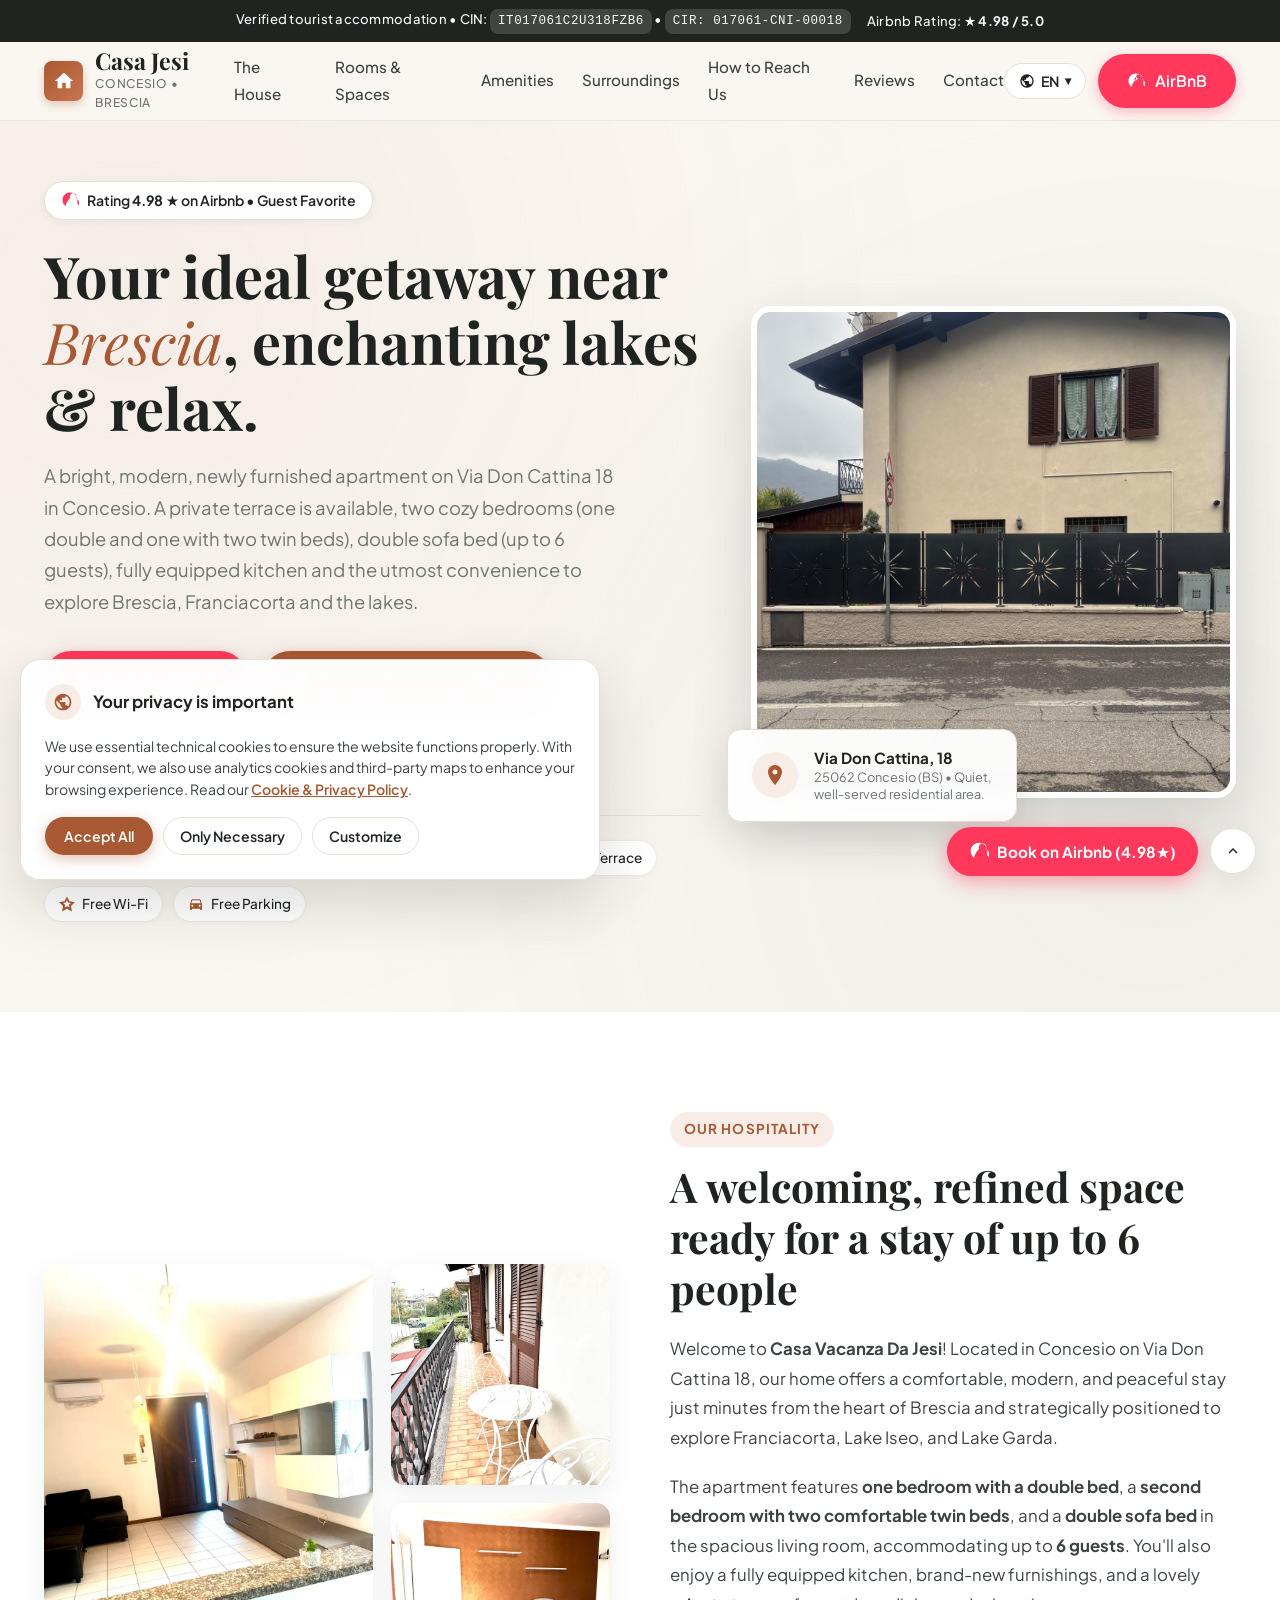
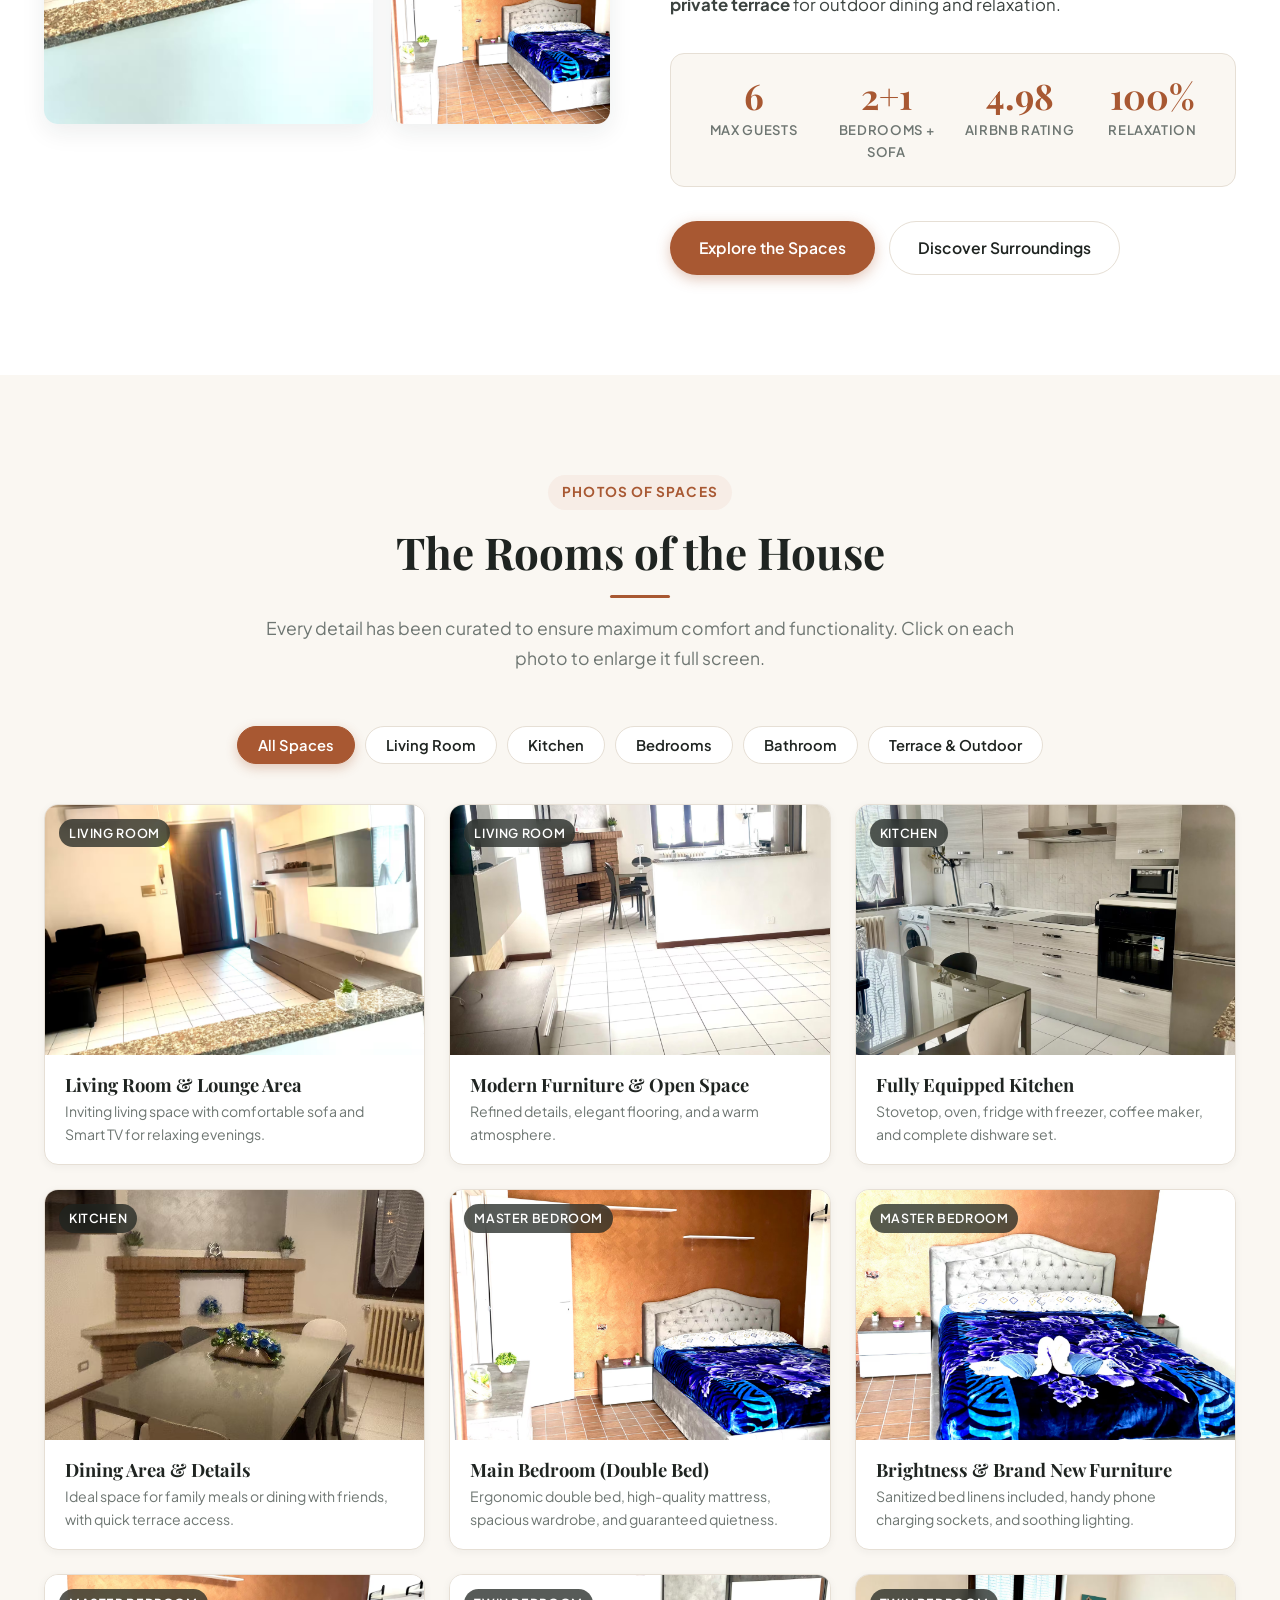
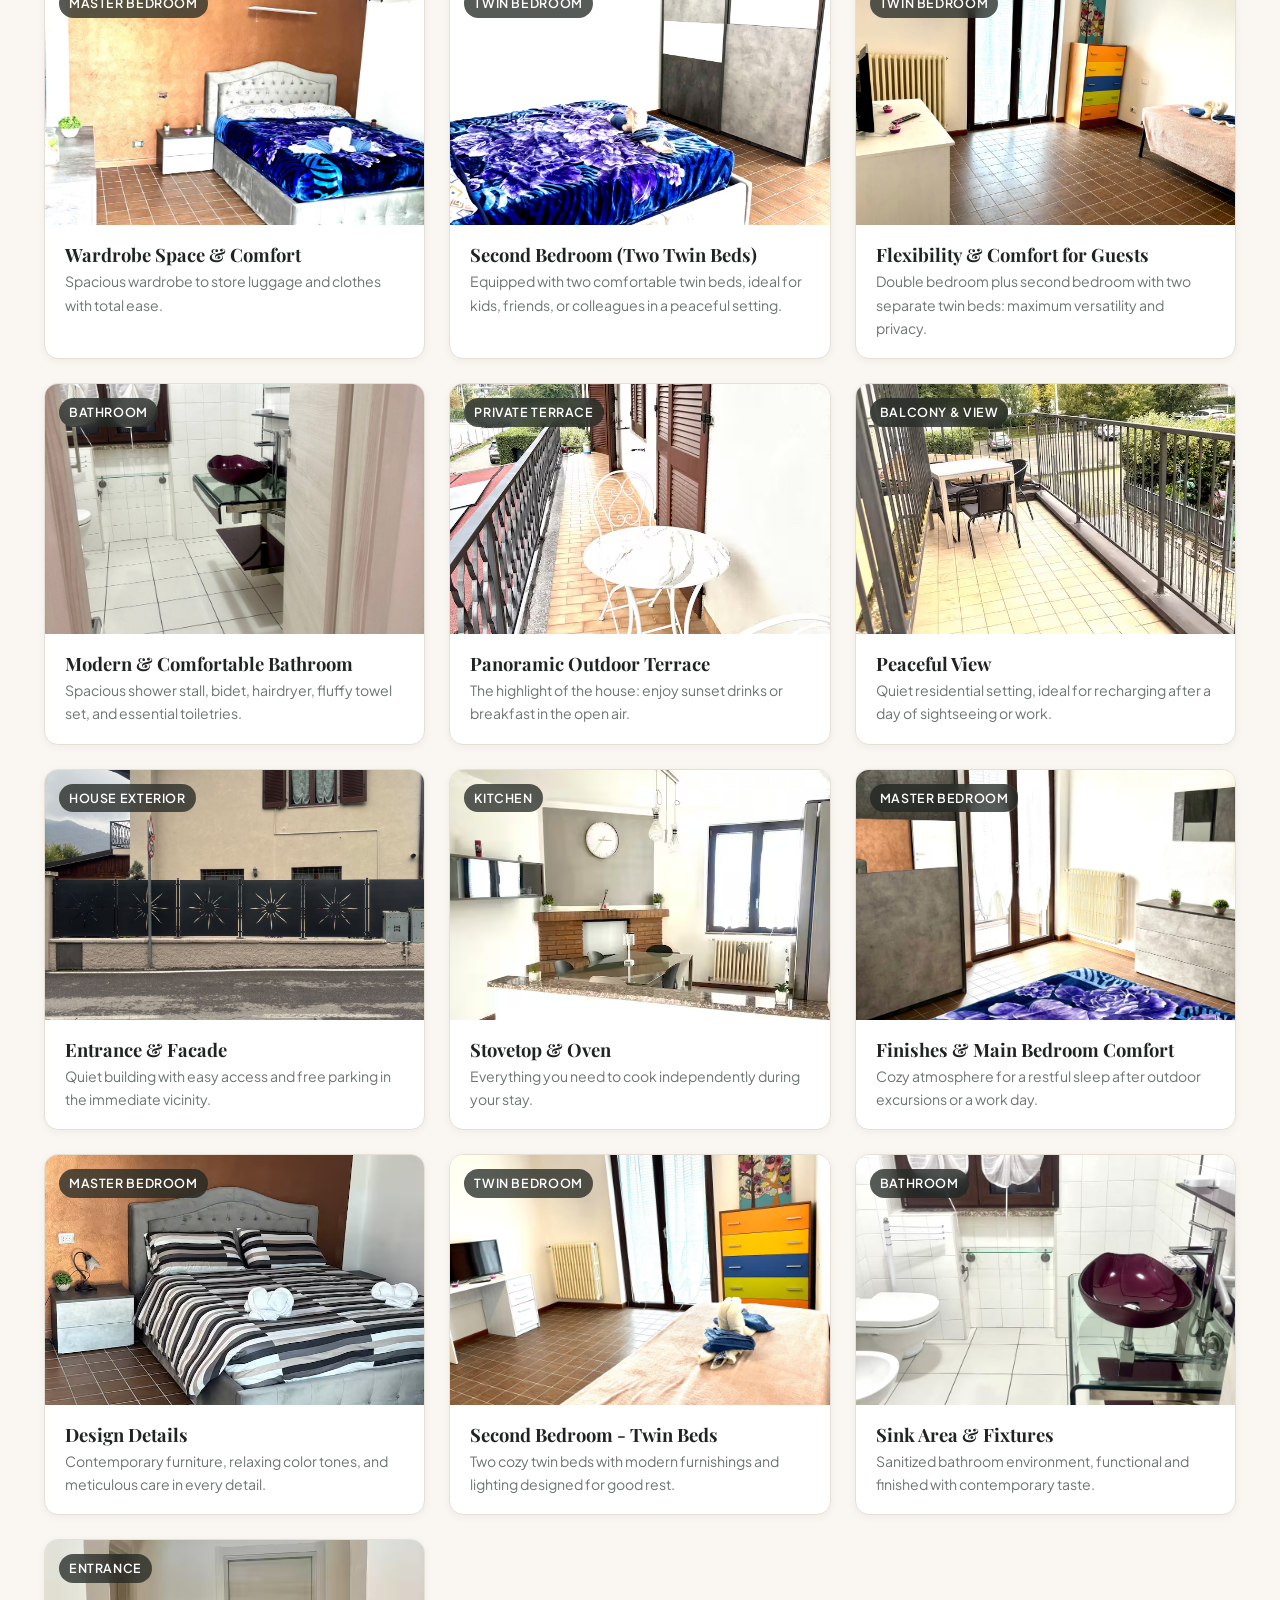
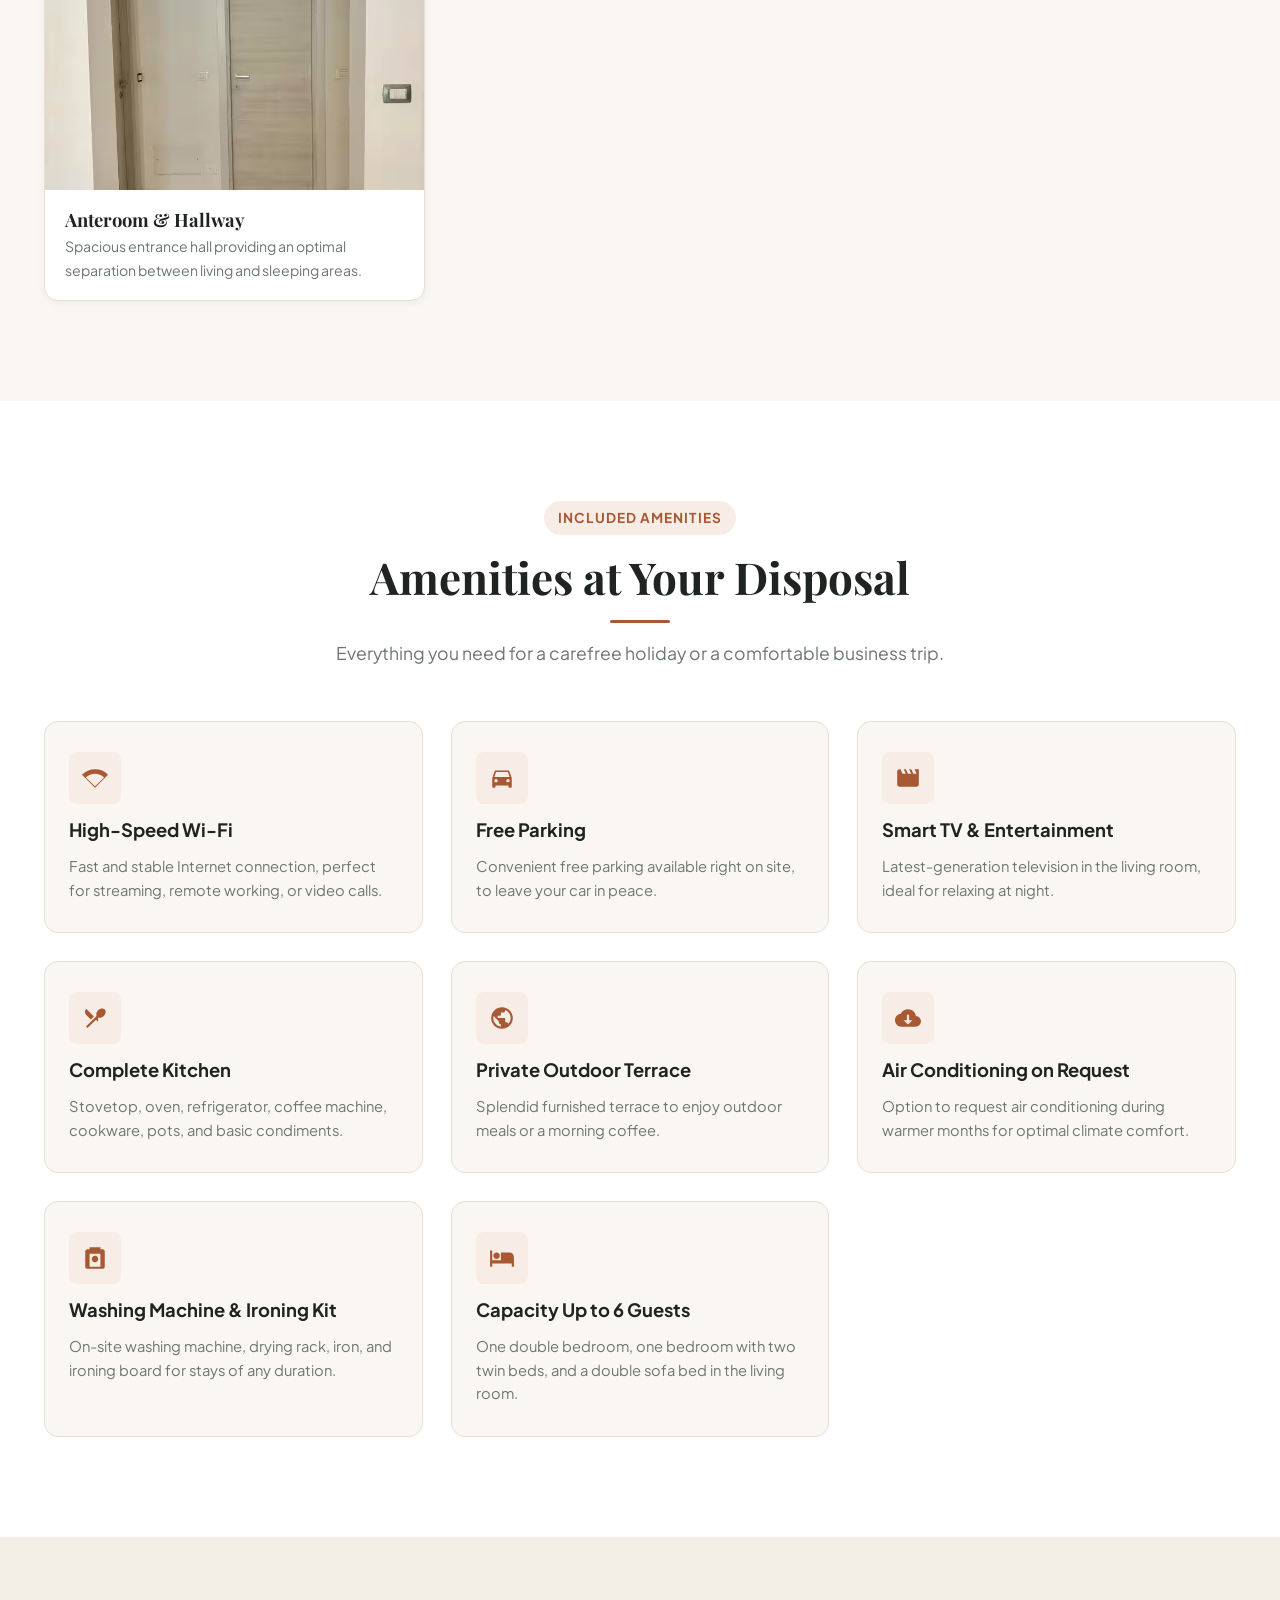
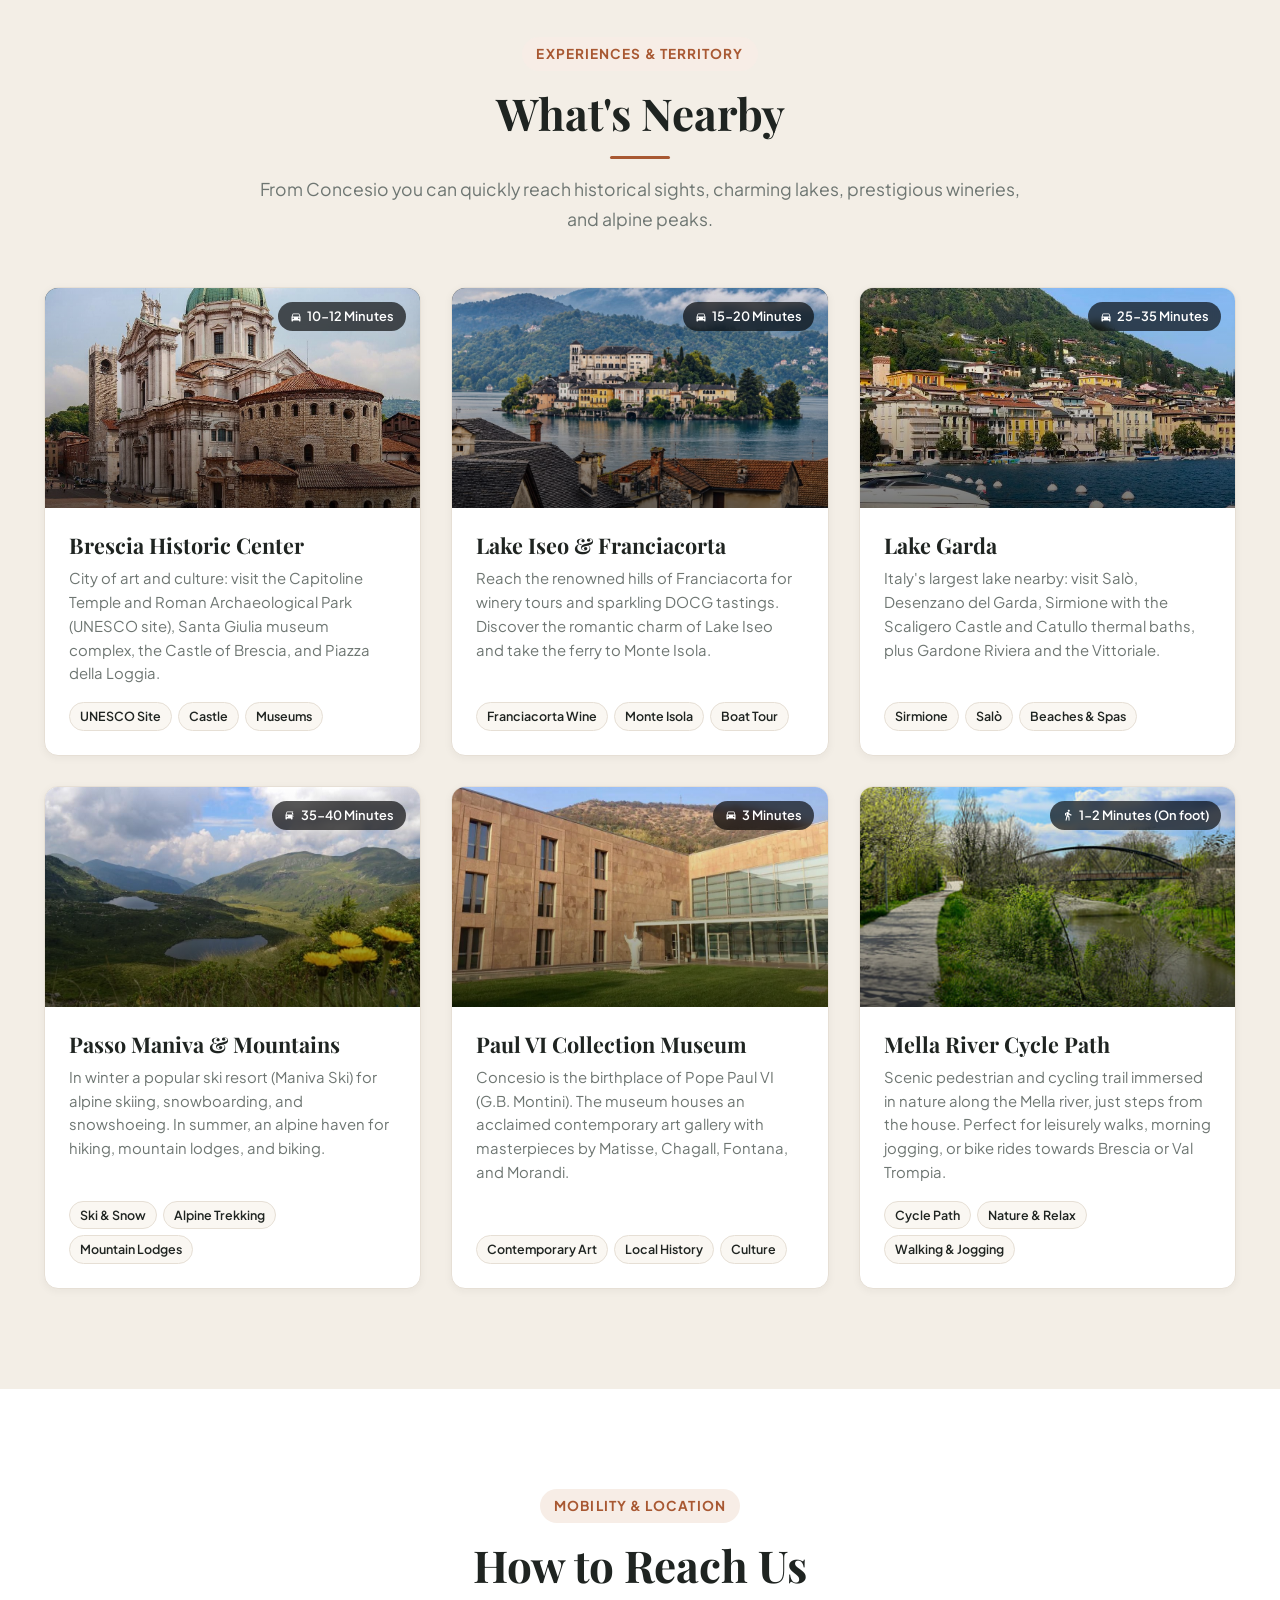
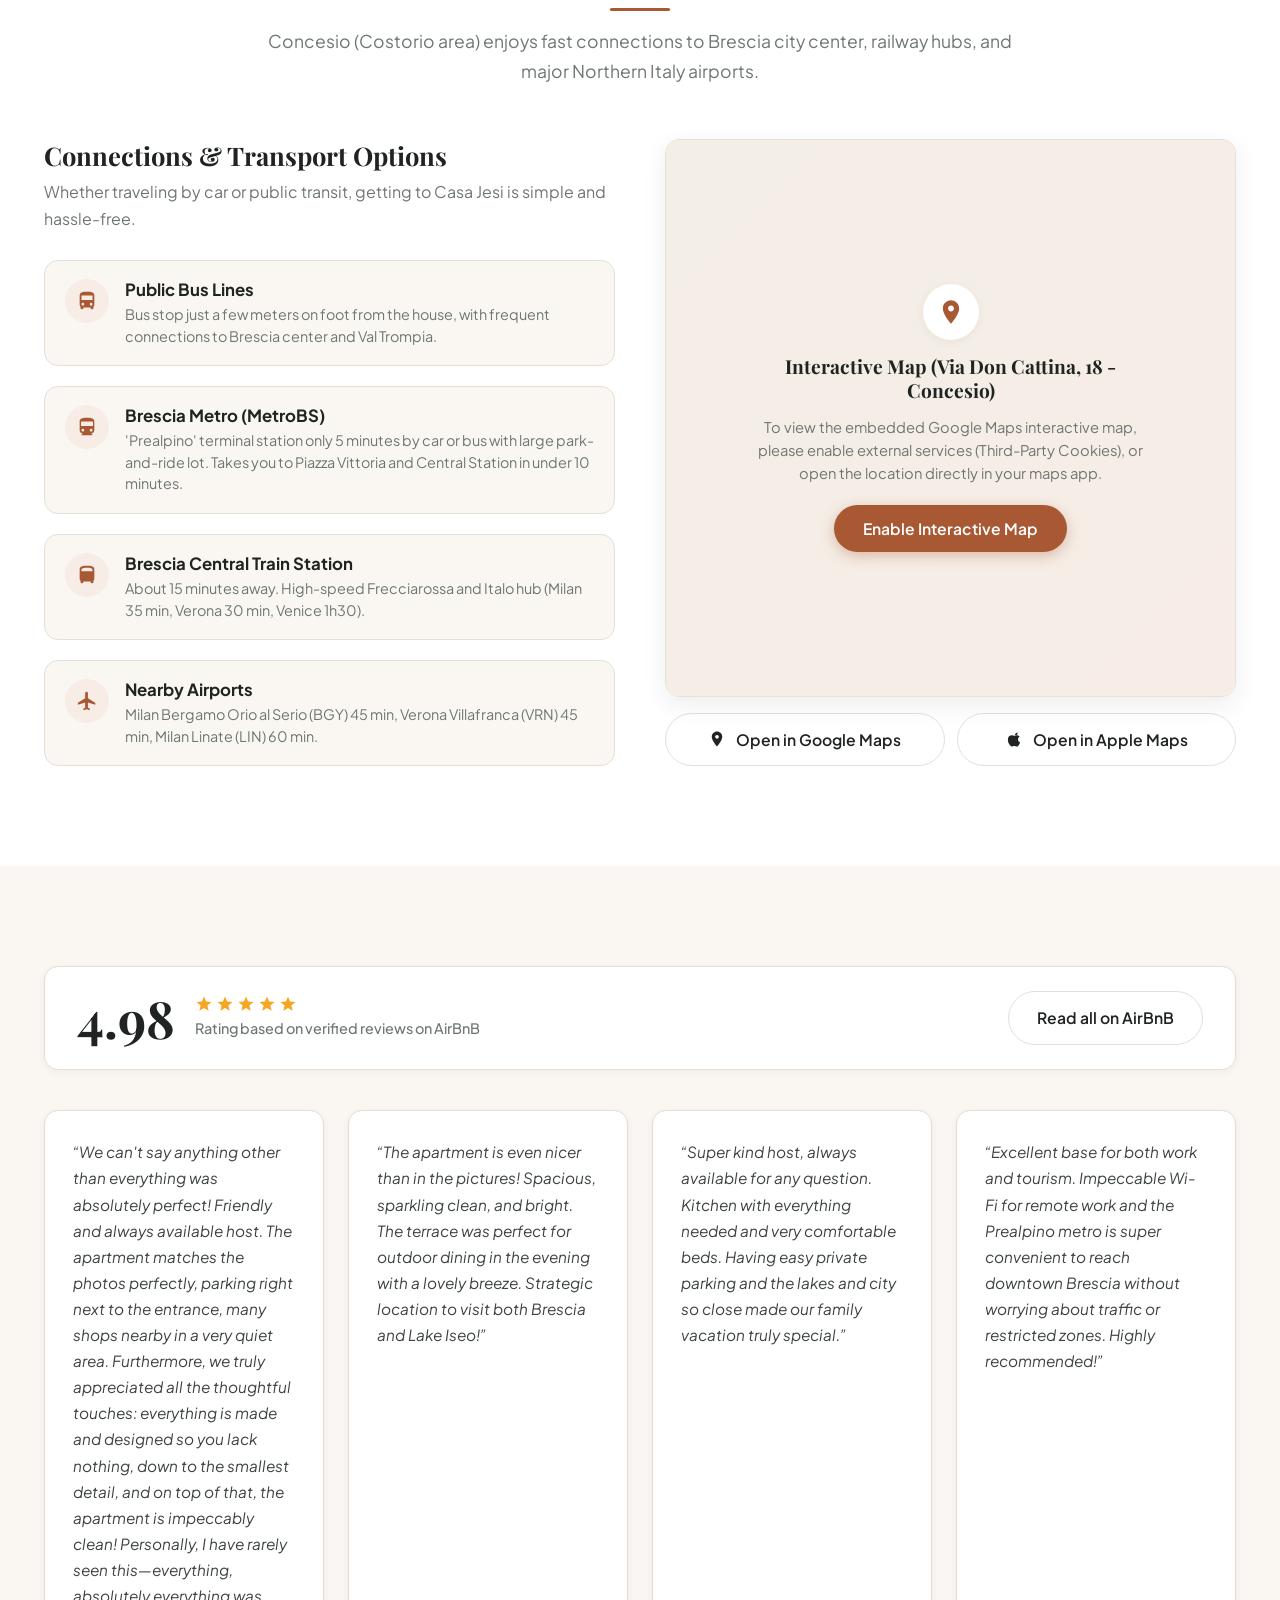
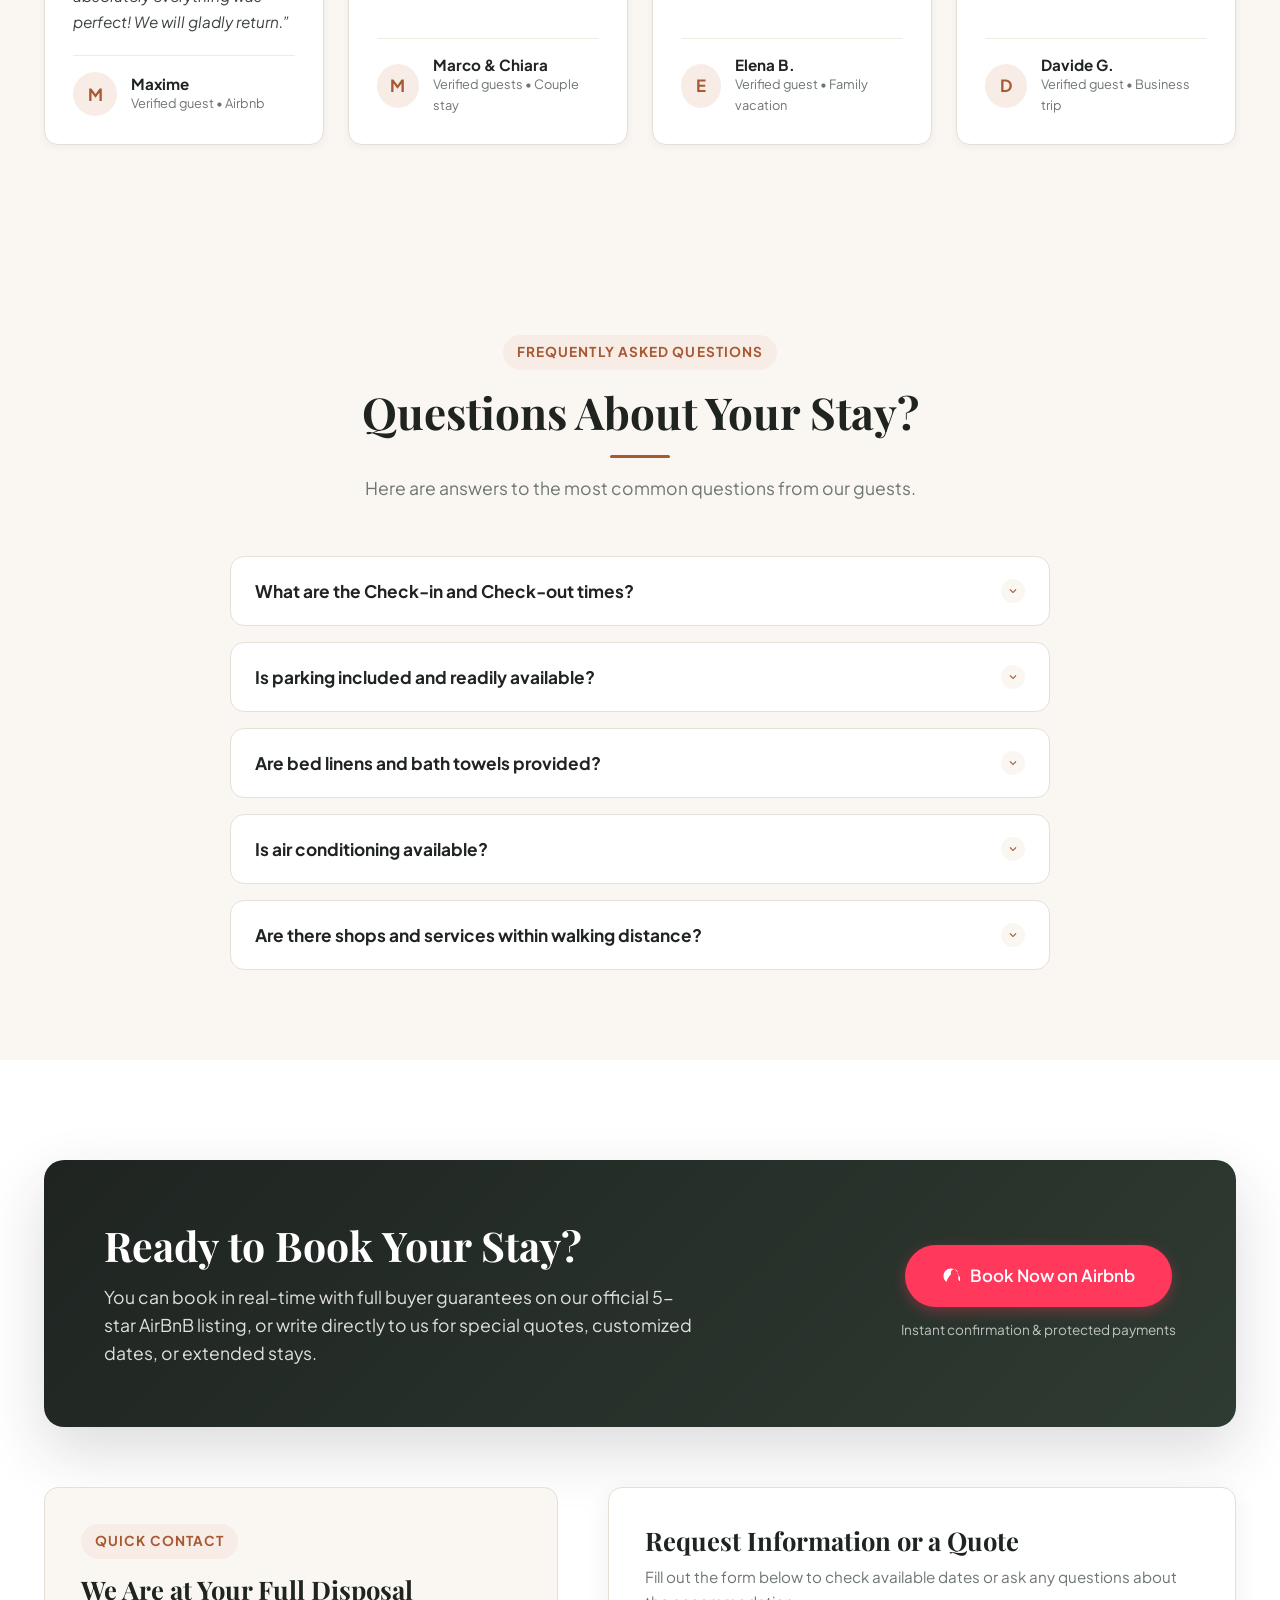
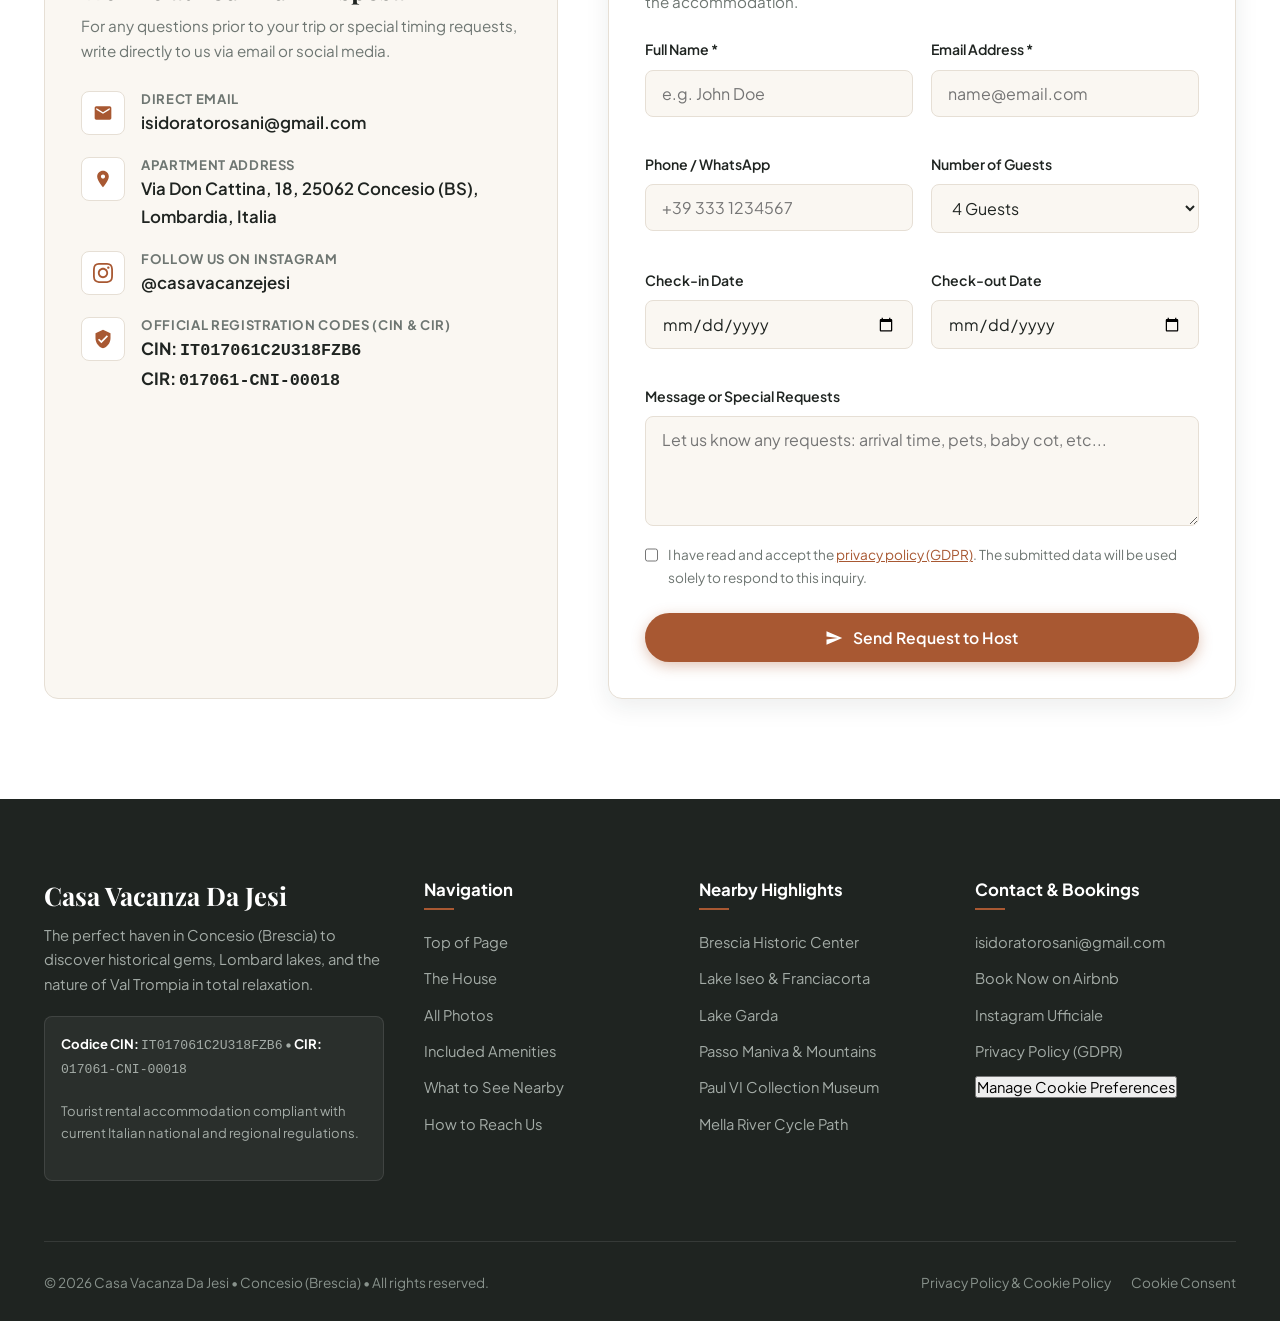
==== commit 2fc895fe: "Allineato fattori burocratici" ====
--- a/BB_Client_Concesio_1/index.html
+++ b/BB_Client_Concesio_1/index.html
@@ -17,7 +17,7 @@
   <meta property="og:type" content="website">
   <meta property="og:url" content="https://www.casajesi.com/">
   <meta property="og:title" content="Casa Vacanza Da Jesi | Alloggio Confortevole a Concesio (Brescia)">
-  <meta property="og:description" content="Elegante appartamento in Via Don Cattina 14 con terrazza privata, 1 camera matrimoniale, 1 camera con 2 letti singoli, divano letto (fino a 6 ospiti), cucina attrezzata, parcheggio gratuito e Wi-Fi veloce. Valutazione 4.98 su Airbnb!">
+  <meta property="og:description" content="Elegante appartamento in Via Don Cattina 18 con terrazza privata, 1 camera matrimoniale, 1 camera con 2 letti singoli, divano letto (fino a 6 ospiti), cucina attrezzata, parcheggio gratuito e Wi-Fi veloce. Valutazione 4.98 su Airbnb!">
   <meta property="og:image" content="https://www.casajesi.com/assets/img_home/Casa_Esterna_1.jpeg">
 
   <!-- Twitter Card -->
@@ -69,9 +69,9 @@
 </head>
 <body>
 
-  <!-- Top Announcement Bar (CIN obbligatorio per Legge Italiana) -->
+  <!-- Top Announcement Bar (CIN e CIR obbligatori per Legge Italiana e Regione Lombardia) -->
   <div class="top-announcement">
-    <span><span data-i18n="announcement_cin">Struttura turistica verificata • Codice Identificativo Nazionale: </span><span class="cin-badge">IT017061C2U318FZB6</span></span>
+    <span><span data-i18n="announcement_cin">Struttura turistica verificata • CIN: </span><span class="cin-badge">IT017061C2U318FZB6</span> • <span class="cin-badge">CIR: 017061-CNI-00018</span></span>
     <span><span data-i18n="announcement_rating">Valutazione Airbnb: </span><strong>★ 4.98 / 5.0</strong></span>
   </div>
 
@@ -169,7 +169,7 @@
             </h1>
 
             <p class="hero-description" data-i18n="hero_desc">
-              Un appartamento luminoso, moderno e arredato a nuovo in Via Don Cattina 14 a Concesio. È presente una terrazza privata, due accoglienti camere da letto (una matrimoniale e una con due letti singoli), divano letto a due posti (fino a 6 ospiti), cucina accessoriata e la massima comodità per visitare Brescia, la Franciacorta e i laghi.
+              Un appartamento luminoso, moderno e arredato a nuovo in Via Don Cattina 18 a Concesio. È presente una terrazza privata, due accoglienti camere da letto (una matrimoniale e una con due letti singoli), divano letto a due posti (fino a 6 ospiti), cucina accessoriata e la massima comodità per visitare Brescia, la Franciacorta e i laghi.
             </p>
 
             <div class="hero-actions">
@@ -256,7 +256,7 @@
             <span class="section-badge" data-i18n="about_badge">La Nostra Accoglienza</span>
             <h2 data-i18n="about_title">Uno spazio accogliente, curato e pronto per un soggiorno fino a 6 persone</h2>
             <p data-i18n="about_p1">
-              Benvenuti a <strong>Casa Vacanza Da Jesi</strong>! Situata a Concesio in Via Don Cattina 14, la nostra abitazione offre una soluzione comoda, moderna e silenziosa, a pochissimi minuti dal cuore di Brescia e strategicamente posizionata per raggiungere la Franciacorta, il Lago d'Iseo e il Lago di Garda.
+              Benvenuti a <strong>Casa Vacanza Da Jesi</strong>! Situata a Concesio in Via Don Cattina 18, la nostra abitazione offre una soluzione comoda, moderna e silenziosa, a pochissimi minuti dal cuore di Brescia e strategicamente posizionata per raggiungere la Franciacorta, il Lago d'Iseo e il Lago di Garda.
             </p>
             <p data-i18n="about_p2">
               La struttura dispone di <strong>una camera con letto matrimoniale</strong>, una <strong>seconda camera con due comodi letti singoli</strong> e di un <strong>divano letto per 2 persone</strong> nell'ampio soggiorno, garantendo così fino a <strong>6 comodi posti letto</strong>. A disposizione degli ospiti troverai una cucina completa, arredi nuovi e una splendida <strong>terrazzina privata</strong> per mangiare o rilassarsi all'aperto.
@@ -988,13 +988,26 @@
           <!-- Mappa Interattiva & Indicazioni -->
           <div class="map-container-wrap">
             <div class="map-card">
-              <!-- Mappa Google Maps incorporata con PIN esatto su Via Don Cattina 14, Concesio -->
+              <!-- Blocco preventivo GDPR per Google Maps finché l'utente non presta il consenso -->
+              <div class="map-cookie-placeholder" id="mapCookiePlaceholder">
+                <div class="map-cookie-placeholder-inner">
+                  <div class="map-cookie-icon">
+                    <svg viewBox="0 0 24 24"><path d="M12 2C8.13 2 5 5.13 5 9c0 5.25 7 13 7 13s7-7.75 7-13c0-3.87-3.13-7-7-7zm0 9.5c-1.38 0-2.5-1.12-2.5-2.5s1.12-2.5 2.5-2.5 2.5 1.12 2.5 2.5-1.12 2.5-2.5 2.5z"/></svg>
+                  </div>
+                  <h4 data-i18n="map_consent_title">Mappa Interattiva (Via Don Cattina, 18 - Concesio)</h4>
+                  <p data-i18n="map_consent_desc">Per visualizzare la mappa interattiva integrata di Google Maps, abilita i servizi esterni (Cookie di Terze Parti), oppure apri direttamente la posizione nell'app mappe.</p>
+                  <button type="button" class="btn btn-primary" id="enableMapConsentBtn" data-i18n="map_consent_btn">Abilita Mappa Interattiva</button>
+                </div>
+              </div>
+              <!-- Mappa Google Maps incorporata con PIN esatto su Via Don Cattina 18, Concesio -->
               <iframe 
-                src="https://maps.google.com/maps?q=Via+Don+Cattina+18,+25062+Concesio+BS&amp;t=&amp;z=16&amp;ie=UTF8&amp;iwloc=&amp;output=embed" 
-                title="Mappa Posizione Esatta Casa Vacanza Da Jesi - Via Don Cattina 14, Concesio" 
+                id="googleMapIframe"
+                data-src="https://maps.google.com/maps?q=Via+Don+Cattina+18,+25062+Concesio+BS&amp;t=&amp;z=16&amp;ie=UTF8&amp;iwloc=&amp;output=embed" 
+                title="Mappa Posizione Esatta Casa Vacanza Da Jesi - Via Don Cattina 18, Concesio" 
                 loading="lazy" 
                 referrerpolicy="no-referrer-when-downgrade" 
-                allowfullscreen>
+                allowfullscreen
+                style="display: none;">
               </iframe>
             </div>
 
@@ -1240,7 +1253,7 @@
                 </div>
                 <div class="contact-entry-content">
                   <h5 data-i18n="contact_email_title">Email Diretta</h5>
-                  <a href="mailto:isidoratorosani@gmail.com">isidoratorosani@gmail.com</a>
+                  <a href="mailto:isidoratorosani@gmail.com" class="protected-email" data-user="isidoratorosani" data-domain="gmail.com">isidoratorosani@gmail.com</a>
                 </div>
               </div>
 
@@ -1260,7 +1273,7 @@
                 </div>
                 <div class="contact-entry-content">
                   <h5 data-i18n="contact_insta_title">Seguici su Instagram</h5>
-                  <a href="https://casavacanzejesi.it/" target="_blank" rel="noopener">@casavacanzejesi</a>
+                  <a href="https://casavacanzejesi.it/" target="_blank" rel="noopener noreferrer">@casavacanzejesi</a>
                 </div>
               </div>
 
@@ -1269,8 +1282,8 @@
                   <svg viewBox="0 0 24 24"><path d="M12 1L3 5v6c0 5.55 3.84 10.74 9 12 5.16-1.26 9-6.45 9-12V5l-9-4zm-2 16l-4-4 1.41-1.41L10 14.17l6.59-6.59L18 9l-8 8z"/></svg>
                 </div>
                 <div class="contact-entry-content">
-                  <h5 data-i18n="contact_cin_title">Codice CIN / Registrazione Ufficiale</h5>
-                  <p><code>IT017061C2U318FZB6</code></p>
+                  <h5 data-i18n="contact_cin_title">Codice CIN &amp; CIR / Registrazione Ufficiale</h5>
+                  <p><strong>CIN:</strong> <code>IT017061C2U318FZB6</code><br><strong>CIR:</strong> <code>017061-CNI-00018</code></p>
                 </div>
               </div>
 
@@ -1365,8 +1378,8 @@
             Il rifugio perfetto a Concesio (Brescia) per scoprire le bellezze artistiche, i laghi lombardi e la natura della Val Trompia nel massimo del relax.
           </p>
           <div class="footer-legal-box">
-            <p><strong>Codice CIN:</strong> <code>IT017061C2U318FZB6</code></p>
-            <p data-i18n="footer_legal">Struttura adibita a Locazione Turistica ai sensi delle normative nazionali e regionali vigenti.</p>
+            <p><strong>Codice CIN:</strong> <code>IT017061C2U318FZB6</code> • <strong>CIR:</strong> <code>017061-CNI-00018</code></p>
+            <p data-i18n="footer_legal">Struttura adibita a Locazione Turistica ai sensi delle normative nazionali e regionali vigenti (Regione Lombardia).</p>
           </div>
         </div>
 
@@ -1397,9 +1410,9 @@
         <div class="footer-col">
           <h4 data-i18n="footer_contact_title">Contatti & Prenotazioni</h4>
           <ul class="footer-links">
-            <li><a href="mailto:isidoratorosani@gmail.com">isidoratorosani@gmail.com</a></li>
-            <li><a href="https://www.airbnb.it/rooms/1531911886260116109" target="_blank" rel="noopener" data-i18n="booking_banner_btn">Prenota su Airbnb</a></li>
-            <li><a href="https://casavacanzejesi.it/" target="_blank" rel="noopener">Instagram Ufficiale</a></li>
+            <li><a href="mailto:isidoratorosani@gmail.com" class="protected-email" data-user="isidoratorosani" data-domain="gmail.com">isidoratorosani@gmail.com</a></li>
+            <li><a href="https://www.airbnb.it/rooms/1531911886260116109" target="_blank" rel="noopener noreferrer" data-i18n="booking_banner_btn">Prenota su Airbnb</a></li>
+            <li><a href="https://casavacanzejesi.it/" target="_blank" rel="noopener noreferrer">Instagram Ufficiale</a></li>
             <li><a href="privacy-cookie-policy.html" data-i18n="footer_link_privacy">Informativa Privacy (GDPR)</a></li>
             <li><button type="button" class="manage-cookies-trigger" style="text-align:left;" data-i18n="footer_link_cookies">Gestisci Preferenze Cookie</button></li>
           </ul>
@@ -1477,7 +1490,7 @@
           <div class="cookie-cat-top">
             <h4>Cookie Analitici Anonimizzati</h4>
             <label class="switch">
-              <input type="checkbox" id="cookieAnalytics" checked>
+              <input type="checkbox" id="cookieAnalytics">
               <span class="slider"></span>
             </label>
           </div>
--- a/BB_Client_Concesio_1/css/style.css
+++ b/BB_Client_Concesio_1/css/style.css
@@ -1419,6 +1419,56 @@
   height: 100%;
   min-height: 420px;
   border: none;
+}
+
+.map-cookie-placeholder {
+  display: flex;
+  align-items: center;
+  justify-content: center;
+  width: 100%;
+  height: 100%;
+  min-height: 420px;
+  padding: 36px 28px;
+  background: linear-gradient(135deg, var(--color-bg-alt) 0%, var(--color-primary-light) 100%);
+  text-align: center;
+}
+
+.map-cookie-placeholder-inner {
+  max-width: 420px;
+  display: flex;
+  flex-direction: column;
+  align-items: center;
+  gap: 14px;
+}
+
+.map-cookie-icon {
+  width: 56px;
+  height: 56px;
+  border-radius: 50%;
+  background: var(--color-white);
+  color: var(--color-primary);
+  display: flex;
+  align-items: center;
+  justify-content: center;
+  box-shadow: var(--shadow-sm);
+}
+
+.map-cookie-icon svg {
+  width: 28px;
+  height: 28px;
+  fill: currentColor;
+}
+
+.map-cookie-placeholder-inner h4 {
+  font-size: 1.2rem;
+  color: var(--color-dark);
+}
+
+.map-cookie-placeholder-inner p {
+  font-size: 0.92rem;
+  color: var(--color-text-muted);
+  line-height: 1.55;
+  margin-bottom: 6px;
 }
 
 .map-actions {
